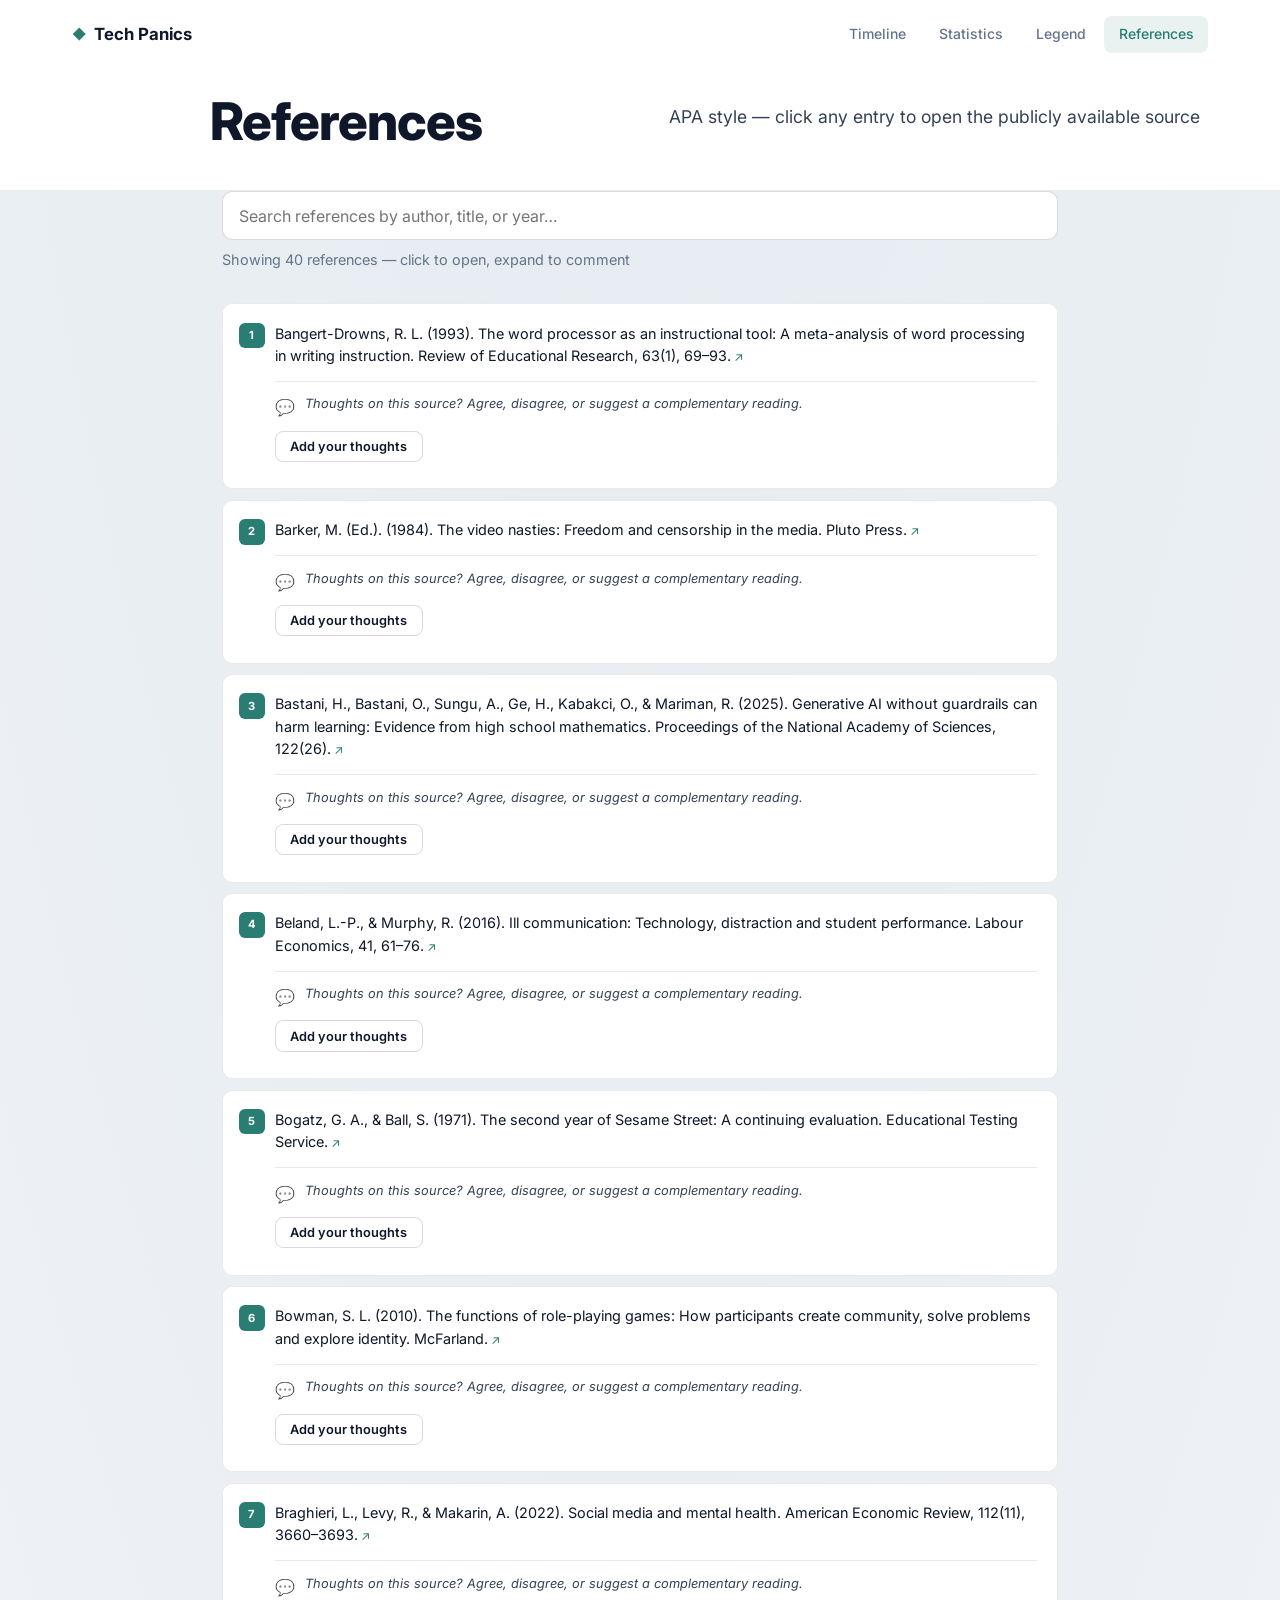
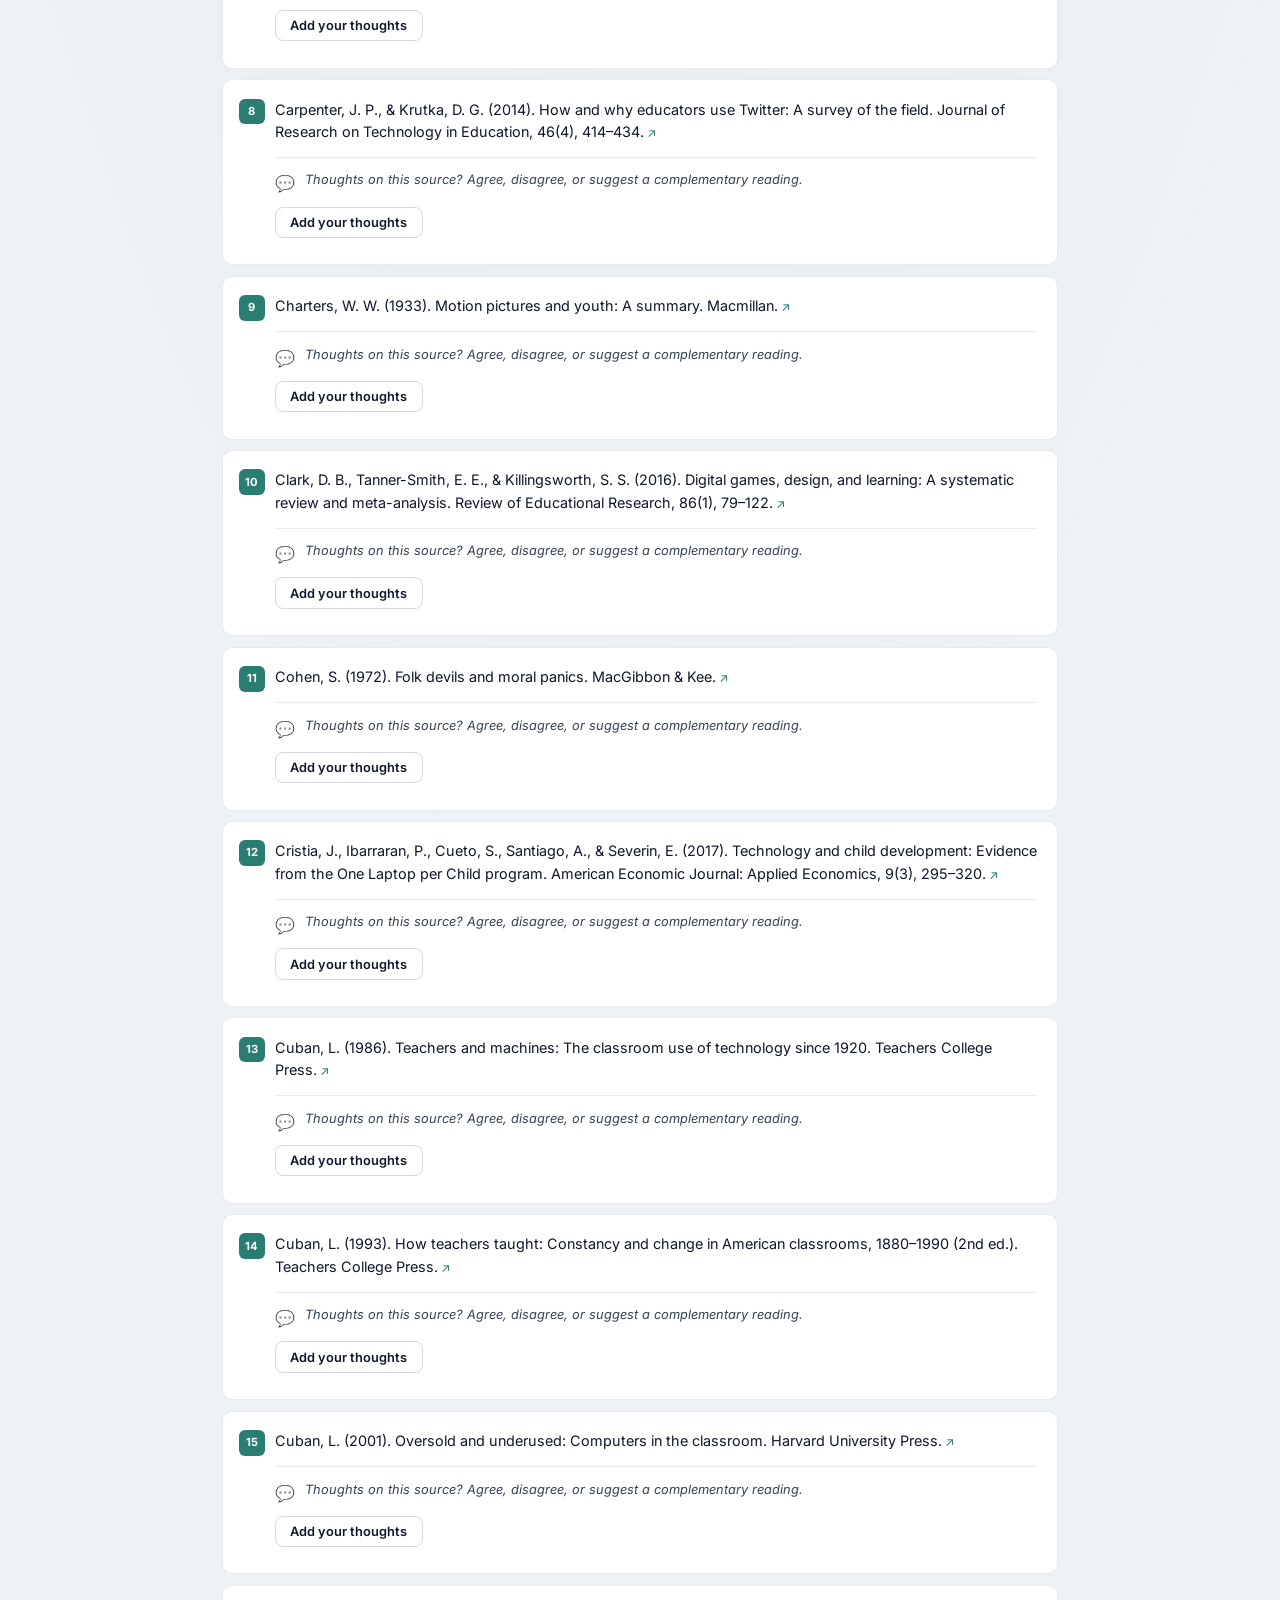
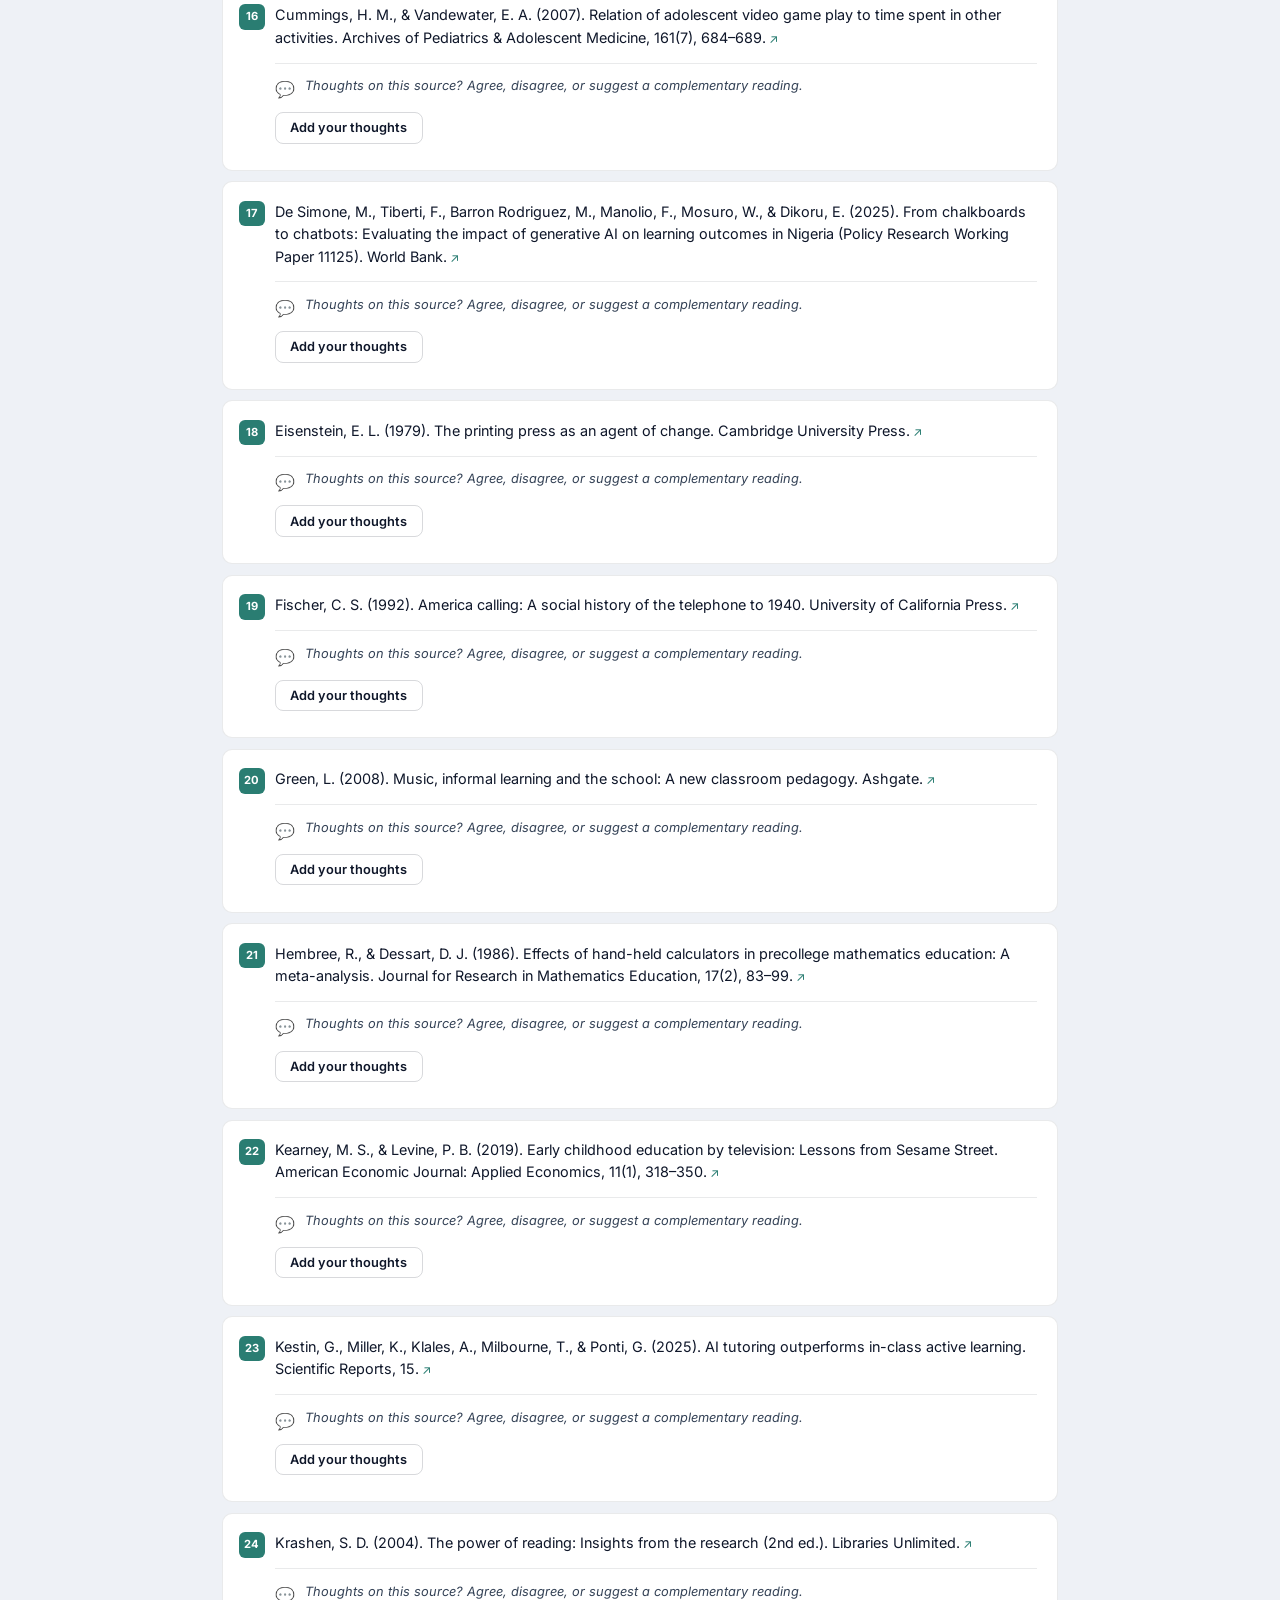
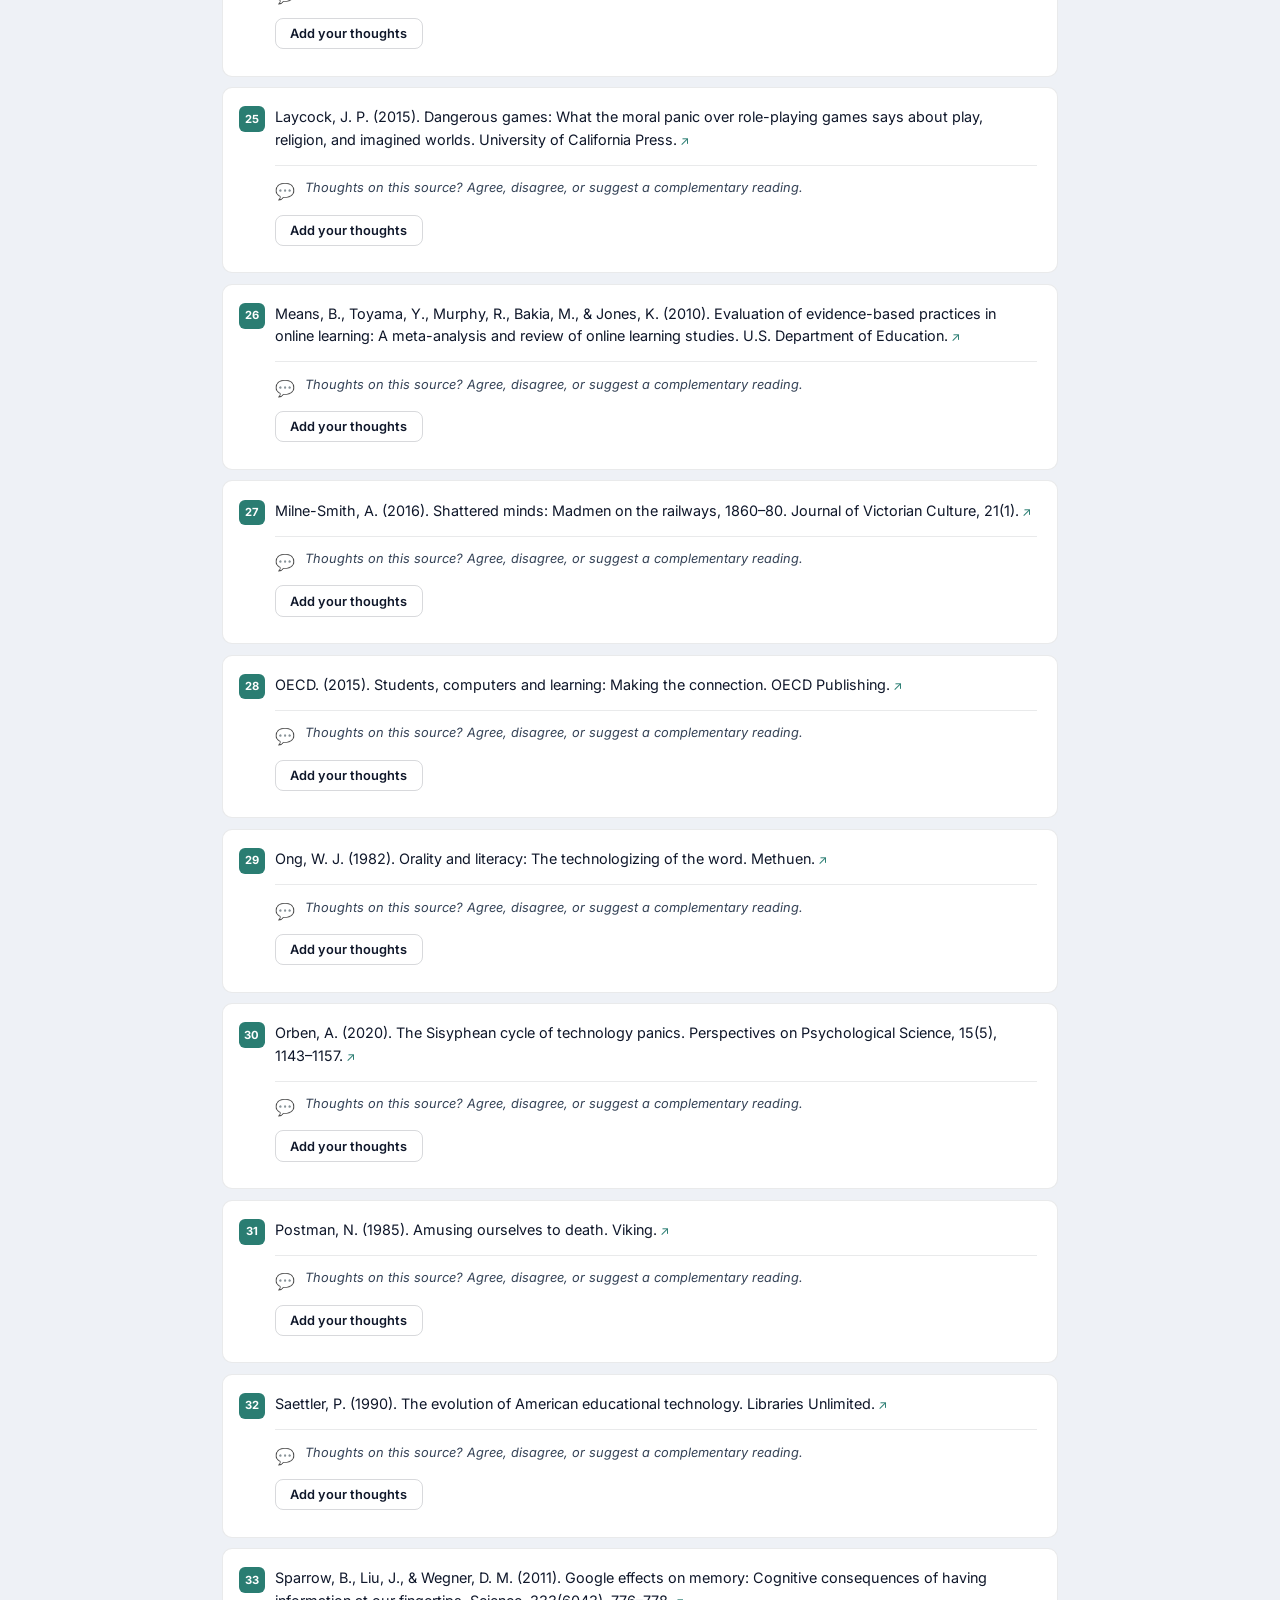
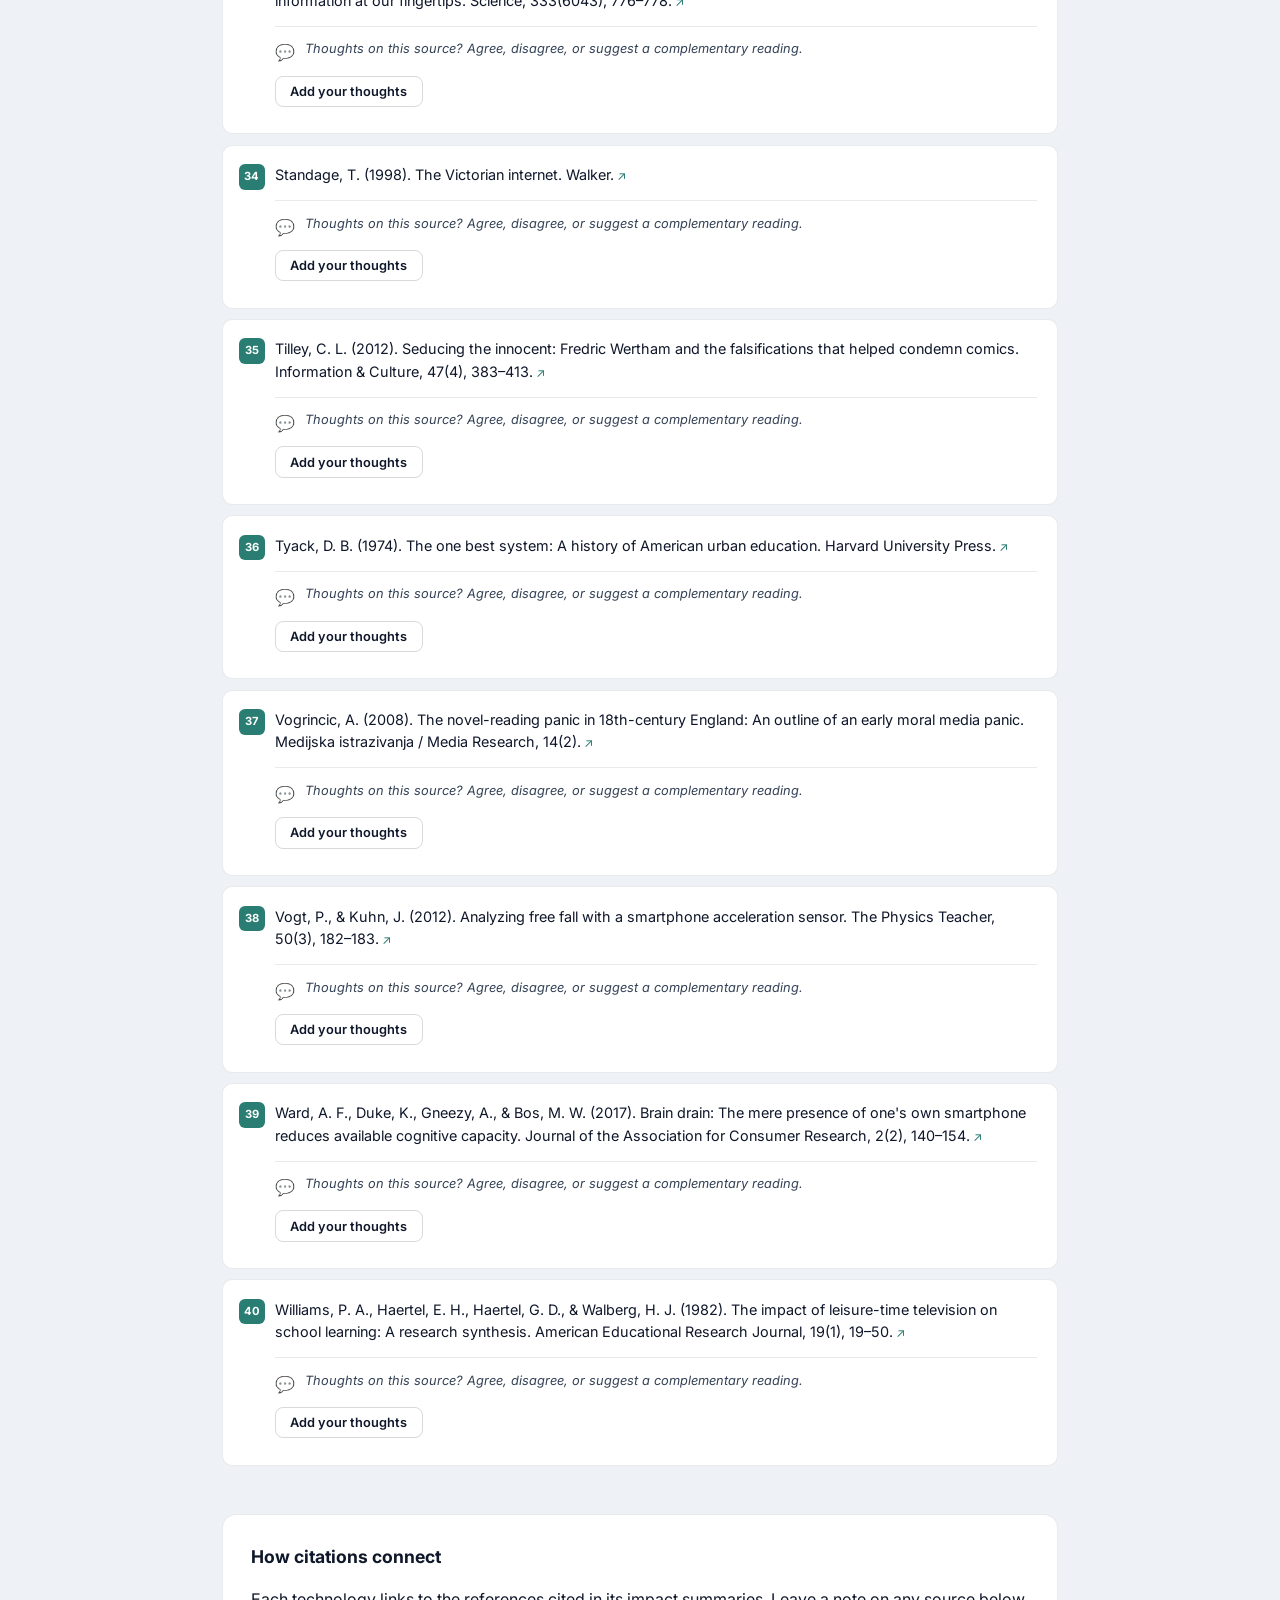
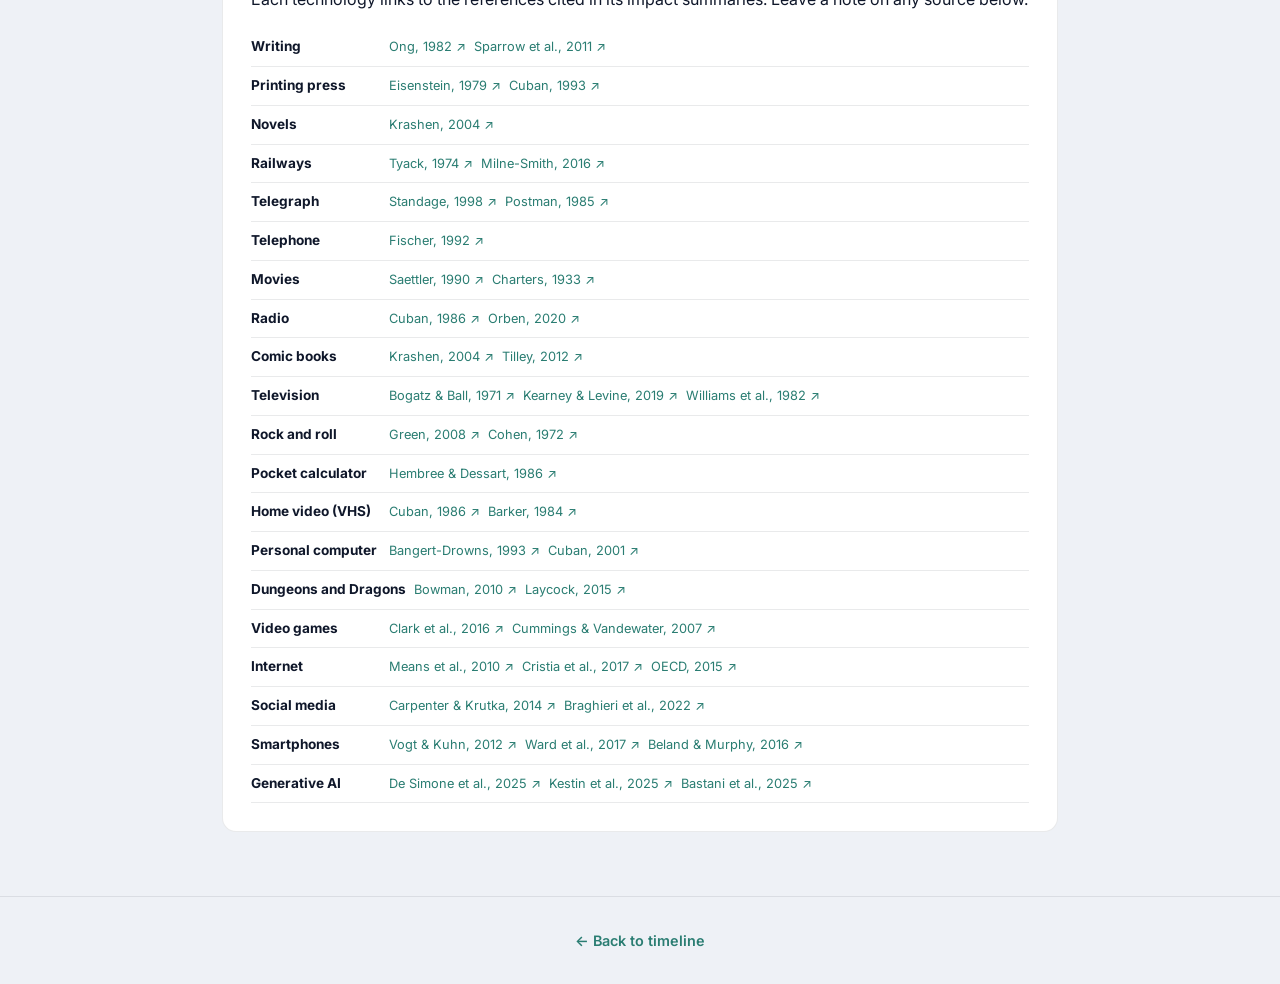
==== references.html @ 0ae2e6e2 "Initial commit: Technology Panics & Education interactive timeline. Co-authored-by: Cursor <cursorag" ====
<!DOCTYPE html>
<html lang="en">
<head>
  <meta charset="UTF-8">
  <meta name="viewport" content="width=device-width, initial-scale=1.0">
  <title>References — Technology Panics & Education</title>
  <link rel="preconnect" href="https://fonts.googleapis.com">
  <link rel="preconnect" href="https://fonts.gstatic.com" crossorigin>
  <link href="https://fonts.googleapis.com/css2?family=Inter:wght@400;500;600;700;800&display=swap" rel="stylesheet">
  <link rel="stylesheet" href="styles.css">
</head>
<body class="refs-page">
  <header class="site-header site-header--compact">
    <nav class="nav">
      <a href="index.html" class="nav-logo">
        <span class="nav-logo__icon" aria-hidden="true">◆</span>
        Tech Panics
      </a>
      <div class="nav-links">
        <a href="index.html#timeline" class="nav-link">Timeline</a>
        <a href="index.html#statistics" class="nav-link">Statistics</a>
        <a href="index.html#legend" class="nav-link">Legend</a>
        <a href="references.html" class="nav-link active">References</a>
      </div>
    </nav>
    <div class="hero hero--compact">
      <h1>References</h1>
      <p class="hero-subtitle">APA style — click any entry to open the publicly available source</p>
    </div>
  </header>

  <main class="refs-main">
    <div class="refs-toolbar">
      <input type="search" id="ref-search" placeholder="Search references by author, title, or year…" aria-label="Search references">
      <p id="ref-count" class="ref-count"></p>
    </div>
    <ol class="refs-list" id="refs-list"></ol>
    <section class="refs-usage">
      <h2>How citations connect</h2>
      <p>Each technology links to the references cited in its impact summaries. Leave a note on any source below.</p>
      <div id="tech-ref-map" class="tech-ref-map"></div>
    </section>
  </main>

  <footer class="site-footer">
    <a href="index.html">← Back to timeline</a>
  </footer>

  <script src="supabase-config.js"></script>
  <script src="comments.js"></script>
  <script src="refs.js"></script>
</body>
</html>
---- styles.css ----
:root {
  --bg: #eef1f6;
  --bg-elevated: #ffffff;
  --bg-panel: #ffffff;
  --bg-hover: #f5f7fa;
  --bg-subtle: #e4e9f0;
  --border: rgba(15, 23, 42, 0.09);
  --border-strong: rgba(15, 23, 42, 0.16);
  --text: #0f172a;
  --text-secondary: #334155;
  --text-muted: #64748b;
  --accent: #2a7d72;
  --accent-hover: #23685f;
  --accent-glow: rgba(42, 125, 114, 0.25);
  --accent-dim: rgba(42, 125, 114, 0.1);
  --learning: #0d9488;
  --morality: #7c3aed;
  --health: #dc2626;
  --order: #d97706;
  --yes: #2a7d72;
  --partial: #d97706;
  --no: #cbd5e1;
  --danger: #dc2626;
  --success: #059669;
  --gold: #b45309;
  --shadow: 0 4px 20px rgba(15, 23, 42, 0.07);
  --shadow-lg: 0 16px 48px rgba(15, 23, 42, 0.12);
  --radius: 10px;
  --radius-lg: 14px;
  --font: 'Inter', system-ui, -apple-system, sans-serif;
}

*, *::before, *::after { box-sizing: border-box; }

html { scroll-behavior: smooth; }

body {
  margin: 0;
  font-family: var(--font);
  font-size: 1rem;
  line-height: 1.6;
  color: var(--text);
  background: var(--bg);
  background-image:
    radial-gradient(ellipse 80% 50% at 50% -20%, rgba(42, 125, 114, 0.07), transparent);
  min-height: 100vh;
  -webkit-font-smoothing: antialiased;
}

button, input, textarea, select {
  font-family: inherit;
  color: var(--text);
}

h1, h2, h3, h4, h5, h6 {
  color: var(--text);
}

.section-desc { color: var(--text-secondary); }
.section-desc strong { color: var(--text); font-weight: 600; }

.text-muted { color: var(--text-muted); }

.sr-only {
  position: absolute;
  width: 1px;
  height: 1px;
  padding: 0;
  margin: -1px;
  overflow: hidden;
  clip: rect(0, 0, 0, 0);
  border: 0;
}

/* Buttons */
.btn-primary, .btn-secondary, .btn-ghost, .btn-sm {
  font-family: var(--font);
  font-weight: 600;
  font-size: 0.9rem;
  border-radius: 8px;
  cursor: pointer;
  text-decoration: none;
  display: inline-flex;
  align-items: center;
  justify-content: center;
  gap: 0.4rem;
  transition: background 0.2s, border-color 0.2s, transform 0.15s, box-shadow 0.2s;
  border: none;
}

.btn-primary {
  background: var(--accent);
  color: #fff;
  padding: 0.65rem 1.25rem;
}

.btn-primary:hover {
  background: var(--accent-hover);
  box-shadow: 0 0 24px var(--accent-glow);
}

.btn-secondary {
  background: transparent;
  color: var(--text);
  border: 1px solid var(--border-strong);
  padding: 0.65rem 1.25rem;
}

.btn-secondary:hover {
  background: var(--bg-hover);
  border-color: var(--accent);
}

.btn-sm { padding: 0.45rem 0.9rem; font-size: 0.8rem; }

.btn-ghost {
  background: transparent;
  color: var(--accent);
  padding: 0.4rem 0.75rem;
  text-decoration: underline;
}

/* Header & nav */
.site-header {
  border-bottom: 1px solid var(--border);
  padding-bottom: 3rem;
  background: var(--bg-elevated);
}

.nav {
  display: flex;
  align-items: center;
  justify-content: space-between;
  padding: 1rem 2rem;
  max-width: 1200px;
  margin: 0 auto;
  gap: 1rem;
  flex-wrap: wrap;
}

.nav-logo {
  display: flex;
  align-items: center;
  gap: 0.5rem;
  font-weight: 700;
  font-size: 1.05rem;
  color: var(--text);
  text-decoration: none;
}

.nav-logo__icon { color: var(--accent); font-size: 0.85rem; }

.nav-links { display: flex; gap: 0.25rem; flex-wrap: wrap; }

.nav-link {
  padding: 0.45rem 0.9rem;
  border-radius: 8px;
  text-decoration: none;
  color: var(--text-muted);
  font-size: 0.875rem;
  font-weight: 500;
  transition: color 0.2s, background 0.2s;
}

.nav-link:hover { color: var(--text); background: var(--bg-hover); }
.nav-link.active { color: var(--accent); background: var(--accent-dim); }

.nav-cta { display: none; }

@media (min-width: 900px) {
  .nav-cta { display: inline-flex; }
}

/* Hero */
.hero {
  max-width: 1200px;
  margin: 0 auto;
  padding: 2.5rem 2rem 0;
  display: grid;
  grid-template-columns: 1fr;
  gap: 2.5rem;
  align-items: center;
}

@media (min-width: 900px) {
  .hero { grid-template-columns: 1fr 1fr; }
}

.hero-eyebrow {
  font-size: 0.8rem;
  text-transform: uppercase;
  letter-spacing: 0.14em;
  color: var(--accent);
  font-weight: 600;
  margin: 0 0 0.75rem;
}

.hero h1 {
  font-size: clamp(2rem, 4.5vw, 3.25rem);
  font-weight: 800;
  line-height: 1.1;
  margin: 0 0 1rem;
  letter-spacing: -0.02em;
}

.hero-subtitle {
  font-size: 1.1rem;
  color: var(--text-secondary);
  margin: 0 0 1rem;
}

.hero-intro {
  color: var(--text-secondary);
  margin: 0 0 1.5rem;
  max-width: 520px;
  line-height: 1.7;
}

.hero__actions { display: flex; flex-wrap: wrap; gap: 0.75rem; }

.hero__visual {
  position: relative;
  min-height: 260px;
  display: none;
}

@media (min-width: 900px) {
  .hero__visual { display: block; }
}

.hero-card {
  position: absolute;
  background: #ffffff;
  border: 1px solid var(--border);
  border-radius: var(--radius-lg);
  padding: 1.25rem;
  box-shadow: var(--shadow);
}

.hero-card--back {
  top: 20px;
  right: 40px;
  width: 240px;
  opacity: 0.7;
  transform: rotate(3deg);
}

.hero-card--front {
  top: 60px;
  right: 0;
  width: 280px;
}

.hero-card__label {
  font-size: 0.7rem;
  text-transform: uppercase;
  letter-spacing: 0.1em;
  color: var(--text-muted);
  margin-bottom: 1rem;
}

.hero-card__stats {
  display: flex;
  gap: 1.25rem;
  margin-bottom: 1rem;
}

.hero-stat-num {
  display: block;
  font-size: 1.5rem;
  font-weight: 800;
  color: var(--accent);
}

.hero-stat-lbl { font-size: 0.7rem; color: var(--text-muted); }

.hero-card__chips { display: flex; flex-wrap: wrap; gap: 0.35rem; }

.chip-mini {
  font-size: 0.65rem;
  padding: 0.2rem 0.5rem;
  border-radius: 4px;
  background: var(--bg-subtle);
  color: var(--text-secondary);
}

.chip-mini--learning { color: var(--learning); }
.chip-mini--morality { color: var(--morality); }
.chip-mini--health { color: var(--health); }
.chip-mini--order { color: var(--order); }

.hero-card__bar {
  height: 4px;
  background: var(--accent);
  border-radius: 2px;
  margin-bottom: 1rem;
  width: 40%;
}

.hero-card__row { display: flex; gap: 0.5rem; margin-bottom: 0.5rem; }

.pill {
  font-size: 0.75rem;
  padding: 0.25rem 0.6rem;
  border-radius: 6px;
  background: var(--bg-subtle);
  color: var(--text-secondary);
}

.pill--teal { background: rgba(56, 142, 126, 0.2); color: var(--accent); }
.pill--muted { color: var(--text-muted); }

.hero--compact { padding: 1.5rem 2rem 2rem; text-align: center; }
.hero--compact h1 { margin-bottom: 0.5rem; }

.site-header--compact { padding-bottom: 0; }

/* Main */
main {
  max-width: 1200px;
  margin: 0 auto;
  padding: 0 2rem 4rem;
}

.section-title {
  font-size: 1.5rem;
  font-weight: 700;
  margin: 0 0 0.5rem;
  letter-spacing: -0.02em;
}

.section-desc {
  color: var(--text-muted);
  margin: 0 0 2rem;
  max-width: 640px;
}

/* Controls */
.controls {
  position: sticky;
  top: 0;
  z-index: 200;
  background: rgba(255, 255, 255, 0.92);
  backdrop-filter: blur(12px);
  border-bottom: 1px solid var(--border);
  padding: 1rem 0;
  margin: 0 -2rem 2rem;
  padding-left: 2rem;
  padding-right: 2rem;
}

.controls-inner {
  display: flex;
  flex-wrap: wrap;
  gap: 1rem 1.5rem;
  align-items: flex-end;
}

.filter-group { display: flex; flex-direction: column; gap: 0.4rem; }

.filter-label {
  font-size: 0.7rem;
  text-transform: uppercase;
  letter-spacing: 0.08em;
  font-weight: 600;
  color: var(--text-muted);
}

.filter-chips { display: flex; flex-wrap: wrap; gap: 0.35rem; }

.chip {
  padding: 0.35rem 0.8rem;
  border: 1px solid var(--border-strong);
  border-radius: 8px;
  background: #ffffff;
  font-family: var(--font);
  font-size: 0.8rem;
  color: var(--text-secondary);
  cursor: pointer;
  transition: all 0.2s;
}

.chip:hover { border-color: var(--accent); color: var(--text); }
.chip.active { background: var(--accent); border-color: var(--accent); color: #fff; }

.chip--learning.active { background: var(--learning); border-color: var(--learning); color: #fff; }
.chip--morality.active { background: var(--morality); border-color: var(--morality); color: #fff; }
.chip--health.active { background: var(--health); border-color: var(--health); color: #fff; }
.chip--order.active { background: var(--order); border-color: var(--order); color: #fff; }

.dial-slider-wrap { display: flex; align-items: center; gap: 0.5rem; }
.dial-slider-wrap input { width: 72px; accent-color: var(--accent); }
.dial-range-label, .dial-range-display, .filter-count { font-size: 0.85rem; color: var(--text-muted); }
.filter-count { margin: 0.75rem 0 0; }

/* Timeline — horizontal scroll */
.timeline-section {
  margin: 0 -2rem 4rem;
  min-height: 72vh;
  display: flex;
  flex-direction: column;
  background: #000000;
  padding: 1.75rem 2rem 0;
  border-radius: var(--radius-lg);
}

.timeline-section .section-title {
  color: #ffffff;
}

.timeline-section .section-desc {
  color: rgba(255, 255, 255, 0.72);
  margin-bottom: 1.25rem;
}

.timeline-scroll-outer {
  position: relative;
  margin: 0;
  background: #ffffff;
  border: 1px solid var(--border);
  border-radius: var(--radius-lg);
  box-shadow: var(--shadow);
  padding-bottom: 0.5rem;
  overflow: visible;
}

.timeline-scroll-hint {
  display: flex;
  align-items: center;
  justify-content: center;
  gap: 0.65rem;
  margin: 0;
  padding: 0.75rem 1rem 1rem;
  font-size: 0.82rem;
  font-weight: 600;
  color: var(--accent);
  letter-spacing: 0.02em;
  transition: opacity 0.3s;
}

.timeline-scroll-hint.is-hidden { opacity: 0; height: 0; padding: 0; overflow: hidden; }

.timeline-scroll-hint__icon {
  font-size: 1.1rem;
  line-height: 1;
  animation: scroll-pulse 2s ease-in-out infinite;
}

.timeline-scroll-hint__icon:last-child { animation-delay: 1s; }

@keyframes scroll-pulse {
  0%, 100% { opacity: 0.35; transform: translateX(0); }
  50% { opacity: 1; transform: translateX(3px); }
}

.timeline-scroll-hint__icon:first-child {
  animation-name: scroll-pulse-left;
}

@keyframes scroll-pulse-left {
  0%, 100% { opacity: 0.35; transform: translateX(0); }
  50% { opacity: 1; transform: translateX(-3px); }
}

.timeline-scroll-btn {
  position: absolute;
  top: 50%;
  transform: translateY(-50%);
  z-index: 30;
  width: 44px;
  height: 44px;
  border-radius: 50%;
  border: 1px solid var(--border-strong);
  background: #ffffff;
  color: var(--accent);
  box-shadow: var(--shadow-lg);
  cursor: pointer;
  display: flex;
  align-items: center;
  justify-content: center;
  transition: background 0.2s, border-color 0.2s, transform 0.2s, opacity 0.2s;
}

.timeline-scroll-btn:hover {
  background: var(--accent);
  color: #ffffff;
  border-color: var(--accent);
  transform: translateY(-50%) scale(1.06);
}

.timeline-scroll-btn:disabled {
  opacity: 0;
  pointer-events: none;
}

.timeline-scroll-btn--left { left: 12px; }
.timeline-scroll-btn--right { right: 12px; }

.timeline-scroll-fade {
  position: absolute;
  top: 0;
  bottom: 2.5rem;
  width: 72px;
  z-index: 20;
  pointer-events: none;
  display: flex;
  align-items: center;
  transition: opacity 0.3s;
}

.timeline-scroll-fade.is-hidden { opacity: 0; }

.timeline-scroll-fade--left {
  left: 0;
  background: linear-gradient(90deg, #ffffff 30%, transparent 100%);
  justify-content: flex-start;
  padding-left: 8px;
}

.timeline-scroll-fade--right {
  right: 0;
  background: linear-gradient(270deg, #ffffff 30%, transparent 100%);
  justify-content: flex-end;
  padding-right: 8px;
}

.timeline-scroll-cue {
  font-size: 0.65rem;
  text-transform: uppercase;
  letter-spacing: 0.1em;
  font-weight: 700;
  color: var(--text-muted);
  writing-mode: vertical-rl;
  transform: rotate(180deg);
  opacity: 0.7;
}

.timeline-scroll-fade--right .timeline-scroll-cue {
  transform: rotate(0deg);
}

.timeline-scroll {
  overflow-x: auto;
  overflow-y: visible;
  padding: 3.5rem 3.5rem 3.5rem;
  min-height: 640px;
  scrollbar-width: thin;
  scrollbar-color: var(--accent) var(--bg-subtle);
  -webkit-overflow-scrolling: touch;
  background: #ffffff;
  cursor: grab;
}

.timeline-scroll.is-dragging { cursor: grabbing; user-select: none; }

.timeline-scroll::-webkit-scrollbar { height: 10px; }
.timeline-scroll::-webkit-scrollbar-track { background: var(--bg-subtle); border-radius: 4px; }
.timeline-scroll::-webkit-scrollbar-thumb { background: var(--accent); border-radius: 4px; }

.timeline-track {
  position: relative;
  min-height: 560px;
  --axis-y: 280px;
}

.timeline-axis {
  position: absolute;
  left: 0;
  top: var(--axis-y);
  transform: translateY(-50%);
  height: 56px;
}

.axis-seg {
  position: absolute;
  top: 26px;
  height: 2px;
  border-radius: 1px;
}

.axis-seg--ancient {
  background: linear-gradient(90deg, var(--gold), rgba(252, 211, 77, 0.4));
}

.axis-seg--modern {
  background: linear-gradient(90deg, var(--accent), rgba(42, 125, 114, 0.35));
}

.axis-break {
  position: absolute;
  top: 0;
  display: flex;
  flex-direction: column;
  align-items: center;
  justify-content: center;
  height: 56px;
}

.axis-break__mark {
  font-size: 1rem;
  font-weight: 800;
  color: var(--text-muted);
  opacity: 0.4;
  letter-spacing: -0.12em;
  line-height: 1;
}

.axis-break__label {
  font-size: 0.6rem;
  text-transform: uppercase;
  letter-spacing: 0.08em;
  color: var(--text-muted);
  margin-top: 0.3rem;
  font-weight: 600;
}

.axis-marker {
  position: absolute;
  top: 0;
  transform: translateX(-50%);
  font-size: 0.7rem;
  font-weight: 600;
  color: var(--text-muted);
  white-space: nowrap;
  text-align: center;
}

.axis-marker::after {
  content: '';
  display: block;
  width: 2px;
  height: 14px;
  background: var(--border-strong);
  margin: 4px auto 0;
}

.axis-marker--ancient { color: var(--gold); }

.timeline-nodes {
  position: absolute;
  inset: 0;
}

/* Tech nodes on timeline */
.tech-node {
  position: absolute;
  width: 130px;
  transform: translateX(-50%);
  z-index: 1;
  display: flex;
  flex-direction: column;
  align-items: center;
  --lane-step: 110px;
}

.tech-node--above {
  bottom: calc(100% - var(--axis-y) + var(--lane, 0) * var(--lane-step));
  top: auto;
  flex-direction: column-reverse;
  transform: translateX(-50%);
  padding-bottom: 8px;
}

.tech-node--below {
  top: calc(var(--axis-y) + var(--lane, 0) * var(--lane-step));
  bottom: auto;
  transform: translateX(-50%);
  padding-top: 8px;
}

.tech-node.hidden {
  opacity: 0.2;
  pointer-events: none;
  filter: grayscale(0.7);
}

.tech-node:hover,
.tech-node:focus-within {
  z-index: 100;
}

.tech-node__stem {
  width: 2px;
  height: 28px;
  background: linear-gradient(180deg, var(--accent), transparent);
  opacity: 0.6;
  flex-shrink: 0;
}

.tech-node--below .tech-node__stem {
  background: linear-gradient(0deg, var(--accent), transparent);
}

.tech-node__trigger {
  display: flex;
  flex-direction: column;
  align-items: center;
  gap: 0.35rem;
  background: none;
  border: none;
  padding: 0;
  cursor: pointer;
  text-align: center;
  font-family: var(--font);
  color: var(--text);
  width: 100%;
  transition: transform 0.35s cubic-bezier(0.34, 1.56, 0.64, 1);
}

.tech-node:hover .tech-node__trigger,
.tech-node:focus-within .tech-node__trigger {
  transform: scale(1.06);
}

.tech-node__icon-wrap {
  width: 52px;
  height: 52px;
  border-radius: 14px;
  background: #ffffff;
  border: 1.5px solid var(--border-strong);
  display: flex;
  align-items: center;
  justify-content: center;
  color: var(--accent);
  box-shadow: var(--shadow);
  transition: border-color 0.25s, box-shadow 0.25s, background 0.25s;
}

.tech-node:hover .tech-node__icon-wrap,
.tech-node:focus-within .tech-node__icon-wrap {
  border-color: var(--accent);
  background: #ffffff;
  box-shadow: 0 4px 20px var(--accent-glow);
  color: var(--accent-hover);
}

.tech-icon-svg { display: block; }

.tech-node__name {
  font-size: 0.88rem;
  font-weight: 700;
  line-height: 1.25;
  color: var(--text);
  max-width: 120px;
}

.tech-node__year {
  font-size: 0.68rem;
  color: var(--accent);
  font-weight: 600;
  letter-spacing: 0.02em;
}

/* Floating timeline tooltip (body-level portal) */
.timeline-tooltip {
  position: fixed;
  z-index: 10050;
  width: min(320px, calc(100vw - 32px));
  transform: translateX(-50%);
  background: #ffffff;
  border: 1px solid var(--border-strong);
  border-radius: var(--radius);
  padding: 0.75rem 0.85rem 0.85rem;
  box-shadow: 0 16px 48px rgba(0, 0, 0, 0.16);
  color: var(--text);
  pointer-events: auto;
  opacity: 0;
  transition: opacity 0.15s ease;
}

.timeline-tooltip.is-visible {
  opacity: 1;
}

.timeline-tooltip[hidden] {
  display: none !important;
}

.timeline-tooltip .tech-node__explore {
  width: 100%;
  margin-top: 0.65rem;
}

.tech-node__panel {
  display: none;
}

.tech-node__era {
  font-size: 0.75rem;
  color: var(--text-muted);
  margin: 0 0 0.5rem;
}

.tech-node__preview {
  font-size: 0.8rem;
  color: var(--text-secondary);
  margin: 0 0 0.75rem;
  line-height: 1.5;
}

.tech-node__meta {
  display: flex;
  flex-wrap: wrap;
  gap: 0.5rem;
  align-items: center;
  margin-bottom: 0.5rem;
  font-size: 0.75rem;
  color: var(--text-secondary);
}

.tech-node__dial strong { color: var(--accent); }

.tech-node__fears {
  display: flex;
  gap: 4px;
  margin-bottom: 0.75rem;
}

.tech-node__explore {
  width: 100%;
  margin-top: 0.65rem;
}

.fear-dial-card--panel {
  border: none;
  box-shadow: none;
  padding: 0;
  background: transparent;
}

.fear-dial-card--panel .fear-dial-card__title {
  font-size: 1rem;
  margin-bottom: 0.1rem;
}

.fear-dial-card--panel .fear-dial-card__era {
  font-size: 0.78rem;
  margin-bottom: 0.45rem;
}

.fear-dial-card--panel .fear-dial-card__summary {
  font-size: 0.8rem;
  line-height: 1.45;
}

.fear-dial-card--panel .fear-dial-card__number {
  font-size: 1.65rem;
}

.fear-dial-card--panel .fear-dial-card__tags {
  margin-bottom: 0.45rem;
}

.added-badge {
  font-size: 0.6rem;
  color: var(--gold);
  margin-left: 0.15rem;
}

.tech-node--compact {
  width: 72px;
  z-index: 2;
}

.tech-node--compact .tech-node__name {
  font-size: 0.62rem;
  line-height: 1.15;
  max-width: 68px;
}

.tech-node--compact .tech-node__icon-wrap {
  width: 44px;
  height: 44px;
}

.tech-node--compact .tech-node__year {
  font-size: 0.6rem;
}

.tech-node--compact:hover,
.tech-node--compact:focus-within {
  z-index: 120;
}

.tech-node--compact:hover .tech-node__name,
.tech-node--compact:focus-within .tech-node__name {
  font-size: 0.88rem;
  max-width: 120px;
}

/* Fear dial cards */
.fear-dial-card {
  --dial-color: var(--accent);
  background: #ffffff;
  border: 1px solid var(--border);
  border-radius: var(--radius-lg);
  padding: 1.35rem 1.25rem 1rem;
  box-shadow: 0 1px 3px rgba(0, 0, 0, 0.04);
}

.fear-dial-card--clickable {
  cursor: pointer;
  transition: box-shadow 0.2s, border-color 0.2s, transform 0.2s;
}

.fear-dial-card--clickable:hover {
  border-color: var(--border-strong);
  box-shadow: 0 8px 24px rgba(0, 0, 0, 0.08);
  transform: translateY(-2px);
}

.fear-dial-card__gauge-wrap {
  display: flex;
  flex-direction: column;
  align-items: center;
  margin-bottom: 0.75rem;
}

.fear-dial-svg {
  display: block;
  overflow: visible;
}

.fear-dial-card__score {
  display: flex;
  align-items: baseline;
  gap: 0.35rem;
  margin: 0.15rem 0 0;
  line-height: 1;
}

.fear-dial-card__number {
  font-size: 2rem;
  font-weight: 800;
  color: var(--dial-color);
  letter-spacing: -0.03em;
}

.fear-dial-card__label {
  font-size: 0.95rem;
  color: var(--text-muted);
  font-weight: 500;
}

.fear-dial-card__label::before {
  content: '·';
  margin-right: 0.35rem;
  color: var(--text-muted);
}

.fear-dial-card__title {
  font-size: 1.2rem;
  font-weight: 700;
  margin: 0 0 0.2rem;
  color: var(--text);
}

.fear-dial-card__era {
  margin: 0 0 0.65rem;
  font-size: 0.88rem;
  color: var(--text-muted);
}

.fear-dial-card__tags {
  display: flex;
  flex-wrap: wrap;
  gap: 0.35rem;
  margin-bottom: 0.65rem;
}

.fear-dial-card__tag {
  font-size: 0.72rem;
  font-weight: 500;
  color: var(--text-secondary);
  background: var(--bg-subtle);
  border: 1px solid var(--border);
  border-radius: 999px;
  padding: 0.2rem 0.55rem;
}

.fear-dial-card__summary {
  margin: 0;
  font-size: 0.88rem;
  line-height: 1.5;
  color: var(--text-secondary);
}

.fear-dial-card__legend {
  margin-top: 1rem;
  padding-top: 0.85rem;
  border-top: 1px solid var(--border);
}

.fear-dial-card__legend-title {
  margin: 0 0 0.55rem;
  font-size: 0.72rem;
  font-weight: 700;
  color: var(--text);
}

.fear-dial-legend {
  display: flex;
  flex-wrap: wrap;
  gap: 0.45rem 0.85rem;
}

.fear-dial-legend__item {
  display: inline-flex;
  align-items: center;
  gap: 0.3rem;
  font-size: 0.68rem;
  color: var(--text-secondary);
}

.fear-dial-legend__swatch {
  width: 10px;
  height: 10px;
  border-radius: 2px;
  flex-shrink: 0;
}

.fear-dial-card--compact .fear-dial-card__number { font-size: 1.5rem; }
.fear-dial-card--compact .fear-dial-card__title { font-size: 1rem; }

.dials-section {
  padding: 3rem 1.5rem 4rem;
  max-width: 1200px;
  margin: 0 auto;
}

.dials-legend-wrap {
  margin-bottom: 1.5rem;
  padding: 1rem 1.25rem;
  background: #ffffff;
  border: 1px solid var(--border);
  border-radius: var(--radius-lg);
}

.dials-legend-wrap .fear-dial-card__legend {
  margin: 0;
  padding: 0;
  border: none;
}

.dials-grid {
  display: grid;
  grid-template-columns: repeat(auto-fill, minmax(260px, 1fr));
  gap: 1.25rem;
}

.fear-dial-card.hidden {
  display: none;
}

.tech-node__dial-mini {
  display: flex;
  justify-content: center;
  margin: -0.25rem 0 0.35rem;
}

.tech-node__dial-score {
  font-size: 0.78rem;
  font-weight: 600;
}

.modal-meta-row {
  display: flex;
  flex-wrap: wrap;
  gap: 0.75rem 1.25rem;
  margin: 0.75rem 0 1.25rem;
  font-size: 0.85rem;
  color: var(--text-secondary);
}

.modal-inner .fear-dial-card {
  margin: 0 2rem 0 0;
  border: none;
  box-shadow: none;
  padding: 0 0 0.5rem;
}

/* Fear pips & badges */
.fear-pip {
  width: 10px;
  height: 10px;
  border-radius: 2px;
  opacity: 0.2;
  background: var(--text-muted);
}

.fear-pip.yes { opacity: 1; }
.fear-pip.partial { opacity: 0.55; }
.fear-pip--learning { background: var(--learning); }
.fear-pip--morality { background: var(--morality); }
.fear-pip--health { background: var(--health); }
.fear-pip--order { background: var(--order); }

.transform-badge {
  font-size: 0.65rem;
  padding: 0.15rem 0.45rem;
  border-radius: 4px;
  font-weight: 600;
  text-transform: uppercase;
  letter-spacing: 0.04em;
}

.transform-badge--yes { background: #dcfce7; color: #166534; }
.transform-badge--partial { background: #ccfbf1; color: #0f766e; }
.transform-badge--no { background: var(--bg-subtle); color: var(--text-muted); }

.dial-dot {
  width: 8px;
  height: 8px;
  border-radius: 50%;
  background: var(--bg-subtle);
  border: 1px solid var(--border-strong);
  display: inline-block;
}

.dial-dot.filled { background: var(--accent); border-color: var(--accent); }
.dial-dot.filled.high { background: var(--danger); border-color: var(--danger); }
.dial-dots { display: flex; gap: 4px; }

/* Stats */
.stats-section { margin-bottom: 4rem; }

.stats-grid {
  display: grid;
  grid-template-columns: repeat(auto-fit, minmax(200px, 1fr));
  gap: 1rem;
  margin-bottom: 2rem;
}

.stat-card, .fear-stat-block, .legend-block {
  background: #ffffff;
  border: 1px solid var(--border);
  border-radius: var(--radius);
  padding: 1.25rem;
  box-shadow: var(--shadow);
}

.stat-card .stat-value {
  font-size: 2.25rem;
  font-weight: 800;
  color: var(--accent);
  line-height: 1;
}

.stat-card .stat-label {
  font-size: 0.85rem;
  color: var(--text-secondary);
  margin-top: 0.35rem;
}

.fear-stat-block { margin-bottom: 1rem; }

.fear-stat-block h3 {
  font-size: 1rem;
  margin: 0 0 0.35rem;
}

.fear-desc {
  font-size: 0.85rem;
  color: var(--text-secondary);
  margin: 0 0 1rem;
}

.bar-chart {
  display: flex;
  height: 28px;
  border-radius: 6px;
  overflow: hidden;
  margin-bottom: 0.5rem;
}

.bar-segment {
  display: flex;
  align-items: center;
  justify-content: center;
  font-size: 0.7rem;
  font-weight: 600;
  color: #fff;
  min-width: 0;
}

.bar-segment--yes { background: var(--yes); }
.bar-segment--partial { background: var(--partial); color: #0b0e14; }
.bar-segment--no { background: var(--no); color: var(--text-secondary); }

.bar-legend {
  display: flex;
  flex-wrap: wrap;
  gap: 0.75rem;
  font-size: 0.75rem;
  color: var(--text-muted);
}

/* Legend */
.legend-grid {
  display: grid;
  grid-template-columns: repeat(auto-fit, minmax(280px, 1fr));
  gap: 1rem;
}

.legend-block h3 {
  font-size: 0.8rem;
  text-transform: uppercase;
  letter-spacing: 0.08em;
  color: var(--accent);
  margin: 0 0 1rem;
}

.legend-block dt {
  font-weight: 600;
  font-size: 0.9rem;
  margin-bottom: 0.15rem;
}

.legend-block dd {
  margin: 0 0 0.85rem;
  font-size: 0.85rem;
  color: var(--text-secondary);
}

/* Comments */
.comment-slot { margin-top: 1rem; }

.comment-widget {
  border-top: 1px solid var(--border);
  padding-top: 0.85rem;
  margin-top: 0.85rem;
}

.comment-widget--full {
  border-top: none;
  padding-top: 0;
  margin-top: 0;
  background: #f8fafc;
  border: 1px solid var(--border);
  border-radius: var(--radius);
  padding: 1.25rem;
}

.comment-widget__header {
  display: flex;
  gap: 0.65rem;
  align-items: flex-start;
  margin-bottom: 0.65rem;
}

.comment-widget__icon { font-size: 1rem; opacity: 0.7; }

.comment-widget__invite {
  font-size: 0.8rem;
  color: var(--text-secondary);
  margin: 0;
  line-height: 1.45;
  font-style: italic;
}

.comment-count {
  display: inline-block;
  font-size: 0.7rem;
  color: var(--accent);
  font-weight: 600;
  margin-top: 0.25rem;
}

.comment-toggle { margin-bottom: 0.5rem; }

.comment-panel { margin-top: 0.75rem; }

.comment-storage-note {
  font-size: 0.7rem;
  color: #92400e;
  margin: 0 0 0.75rem;
  padding: 0.5rem 0.75rem;
  background: #fffbeb;
  border-radius: 6px;
  border: 1px solid #fde68a;
}

.comment-list {
  list-style: none;
  padding: 0;
  margin: 0 0 1rem;
  max-height: 200px;
  overflow-y: auto;
}

.comment-item {
  padding: 0.65rem 0;
  border-bottom: 1px solid var(--border);
}

.comment-item__meta {
  font-size: 0.75rem;
  color: var(--text-muted);
  margin-bottom: 0.25rem;
}

.comment-item__body {
  margin: 0;
  font-size: 0.85rem;
  line-height: 1.5;
}

.comment-empty {
  font-size: 0.8rem;
  color: var(--text-muted);
  margin: 0 0 1rem;
}

.comment-form {
  display: flex;
  flex-direction: column;
  gap: 0.5rem;
}

.comment-form input,
.comment-form textarea {
  font-family: var(--font);
  font-size: 0.85rem;
  padding: 0.6rem 0.75rem;
  border-radius: 8px;
  border: 1px solid var(--border-strong);
  background: #ffffff;
  color: var(--text);
}

.comment-form input:focus,
.comment-form textarea:focus {
  outline: none;
  border-color: var(--accent);
  box-shadow: 0 0 0 3px var(--accent-glow);
}

.comment-form textarea { resize: vertical; min-height: 72px; }

/* Modal */
.detail-modal {
  border: none;
  padding: 0;
  max-width: 560px;
  width: calc(100% - 2rem);
  border-radius: var(--radius-lg);
  background: transparent;
}

.detail-modal::backdrop {
  background: rgba(0, 0, 0, 0.75);
  backdrop-filter: blur(6px);
}

.modal-inner {
  background: #ffffff;
  border: 1px solid var(--border-strong);
  border-radius: var(--radius-lg);
  padding: 1.75rem 1.75rem 1.5rem;
  max-height: 92vh;
  overflow-y: auto;
  position: relative;
  color: var(--text);
}

.modal-close {
  position: absolute;
  top: 1rem;
  right: 1rem;
  width: 36px;
  height: 36px;
  border: 1px solid var(--border);
  background: #ffffff;
  border-radius: 8px;
  font-size: 1.25rem;
  cursor: pointer;
  color: var(--text);
}

.modal-close:hover { background: var(--bg-hover); }

.modal-header h2 {
  font-size: 1.5rem;
  margin: 0 0 0.35rem;
  padding-right: 0;
}

.modal-header__top {
  display: flex;
  gap: 1rem;
  align-items: flex-start;
  padding-right: 2rem;
}

.modal-header__icon {
  width: 56px;
  height: 56px;
  border-radius: 14px;
  background: var(--accent-dim);
  border: 1px solid var(--accent);
  display: flex;
  align-items: center;
  justify-content: center;
  color: var(--accent);
  flex-shrink: 0;
}

.modal-header .modal-meta {
  margin-bottom: 0;
}

.modal-meta {
  font-size: 0.85rem;
  color: var(--text-secondary);
  margin-bottom: 1.25rem;
}

.modal-dial-large {
  display: flex;
  align-items: center;
  gap: 1rem;
  background: #f8fafc;
  padding: 0.85rem 1rem;
  border-radius: var(--radius);
  margin-bottom: 1.25rem;
  border: 1px solid var(--border);
  color: var(--text);
}

.dial-label { font-size: 0.8rem; font-weight: 600; color: var(--text); }
.dial-score { font-weight: 700; color: var(--accent); }

.modal-fears-grid {
  display: grid;
  grid-template-columns: repeat(2, 1fr);
  gap: 0.5rem;
  margin-bottom: 1.25rem;
}

.fear-cell {
  padding: 0.55rem 0.75rem;
  border-radius: 8px;
  font-size: 0.8rem;
  display: flex;
  justify-content: space-between;
  background: #f8fafc;
  border: 1px solid var(--border);
  color: var(--text);
}

.fear-cell--learning { border-left: 3px solid var(--learning); background: #f0fdfa; }
.fear-cell--morality { border-left: 3px solid var(--morality); background: #f5f3ff; }
.fear-cell--health { border-left: 3px solid var(--health); background: #fef2f2; }
.fear-cell--order { border-left: 3px solid var(--order); background: #fffbeb; }

.fear-value {
  font-weight: 700;
  font-size: 0.75rem;
  text-transform: uppercase;
  color: var(--text);
}

.modal-impact { margin-bottom: 1rem; }

.modal-impact h3 {
  font-size: 0.75rem;
  text-transform: uppercase;
  letter-spacing: 0.06em;
  margin: 0 0 0.5rem;
  font-weight: 600;
}

.modal-impact--positive h3 { color: var(--success); }
.modal-impact--negative h3 { color: var(--danger); }

.modal-impact p {
  margin: 0;
  font-size: 0.9rem;
  background: #f8fafc;
  padding: 0.85rem 1rem;
  border-radius: 8px;
  border: 1px solid var(--border);
  line-height: 1.55;
  color: var(--text);
}

.modal-notes {
  background: #f8fafc;
  border: 1px solid var(--border);
  padding: 1rem;
  border-radius: 8px;
  margin-bottom: 1rem;
}

.modal-notes h3, .modal-refs h3 {
  font-size: 0.75rem;
  text-transform: uppercase;
  letter-spacing: 0.06em;
  margin: 0 0 0.5rem;
}

.modal-notes p { margin: 0; font-size: 0.9rem; color: var(--text-secondary); }

.ref-badges { display: flex; flex-wrap: wrap; gap: 0.4rem; }

.ref-badge {
  display: inline-block;
  padding: 0.3rem 0.65rem;
  background: #ffffff;
  border: 1px solid var(--border-strong);
  border-radius: 999px;
  font-size: 0.78rem;
  color: var(--accent);
  text-decoration: none;
}

.ref-badge:hover {
  background: var(--accent-dim);
  border-color: var(--accent);
}

#modal-comments { margin-top: 1.25rem; }

/* References page */
.refs-page .refs-main {
  max-width: 900px;
  margin: 0 auto;
  padding: 0 2rem 4rem;
}

.refs-toolbar { margin-bottom: 2rem; }

#ref-search {
  width: 100%;
  padding: 0.85rem 1rem;
  border: 1px solid var(--border-strong);
  border-radius: var(--radius);
  font-family: var(--font);
  font-size: 1rem;
  background: #ffffff;
  color: var(--text);
}

#ref-search:focus {
  outline: none;
  border-color: var(--accent);
  box-shadow: 0 0 0 3px var(--accent-glow);
}

.ref-count { margin: 0.5rem 0 0; font-size: 0.9rem; color: var(--text-muted); }

.refs-list {
  list-style: none;
  padding: 0;
  margin: 0 0 3rem;
}

.refs-list li {
  background: #ffffff;
  border: 1px solid var(--border);
  border-radius: var(--radius);
  padding: 1.15rem 1.25rem 1.15rem 3.25rem;
  margin-bottom: 0.65rem;
  position: relative;
  font-size: 0.9rem;
  line-height: 1.55;
  scroll-margin-top: 6rem;
  transition: border-color 0.2s, box-shadow 0.2s;
  counter-increment: refs;
}

.refs-list { counter-reset: refs; }

.refs-list li::before {
  content: counter(refs);
  position: absolute;
  left: 1rem;
  top: 1.15rem;
  width: 1.6rem;
  height: 1.6rem;
  background: var(--accent);
  color: #fff;
  border-radius: 6px;
  display: flex;
  align-items: center;
  justify-content: center;
  font-size: 0.7rem;
  font-weight: 700;
}

.refs-list li.highlight {
  border-color: var(--accent);
  box-shadow: 0 0 0 1px var(--accent);
}

.ref-link {
  color: inherit;
  text-decoration: none;
}

.ref-link:hover { color: var(--accent); }

.ref-external { color: var(--accent); font-size: 0.85em; }

.refs-usage {
  background: #ffffff;
  border: 1px solid var(--border);
  border-radius: var(--radius-lg);
  padding: 1.75rem;
}

.refs-usage h2 {
  font-size: 1.1rem;
  margin: 0 0 0.75rem;
}

.tech-ref-map { margin-top: 1rem; }

.tech-ref-row {
  display: flex;
  flex-wrap: wrap;
  align-items: baseline;
  gap: 0.5rem;
  font-size: 0.85rem;
  padding: 0.5rem 0;
  border-bottom: 1px solid var(--border);
}

.tech-ref-row strong { min-width: 130px; }
.tech-ref-row a { color: var(--accent); text-decoration: none; font-size: 0.8rem; }
.tech-ref-row a:hover { text-decoration: underline; }

/* Footer */
.site-footer {
  text-align: center;
  padding: 2rem;
  border-top: 1px solid var(--border);
  color: var(--text-muted);
  font-size: 0.9rem;
}

.site-footer a {
  color: var(--accent);
  font-weight: 600;
  text-decoration: none;
}

.site-footer a:hover { text-decoration: underline; }

/* Responsive */
@media (max-width: 768px) {
  .nav { padding: 1rem; }
  main { padding: 0 1rem 3rem; }
  .controls { margin: 0 -1rem 1.5rem; padding-left: 1rem; padding-right: 1rem; }
  .timeline-scroll-outer { margin: 0 -1rem; }
  .timeline-scroll { padding: 1.5rem 1.25rem 2.5rem; }
  .modal-fears-grid { grid-template-columns: 1fr; }
  .tech-node { width: 110px; }
  .tech-node__icon-wrap { width: 46px; height: 46px; }
  .tech-node__name { font-size: 0.8rem; }
}

@media (prefers-reduced-motion: reduce) {
  *, *::before, *::after {
    animation-duration: 0.01ms !important;
    transition-duration: 0.01ms !important;
  }
  html { scroll-behavior: auto; }
  .timeline-scroll-hint__icon { animation: none; opacity: 0.7; }
}
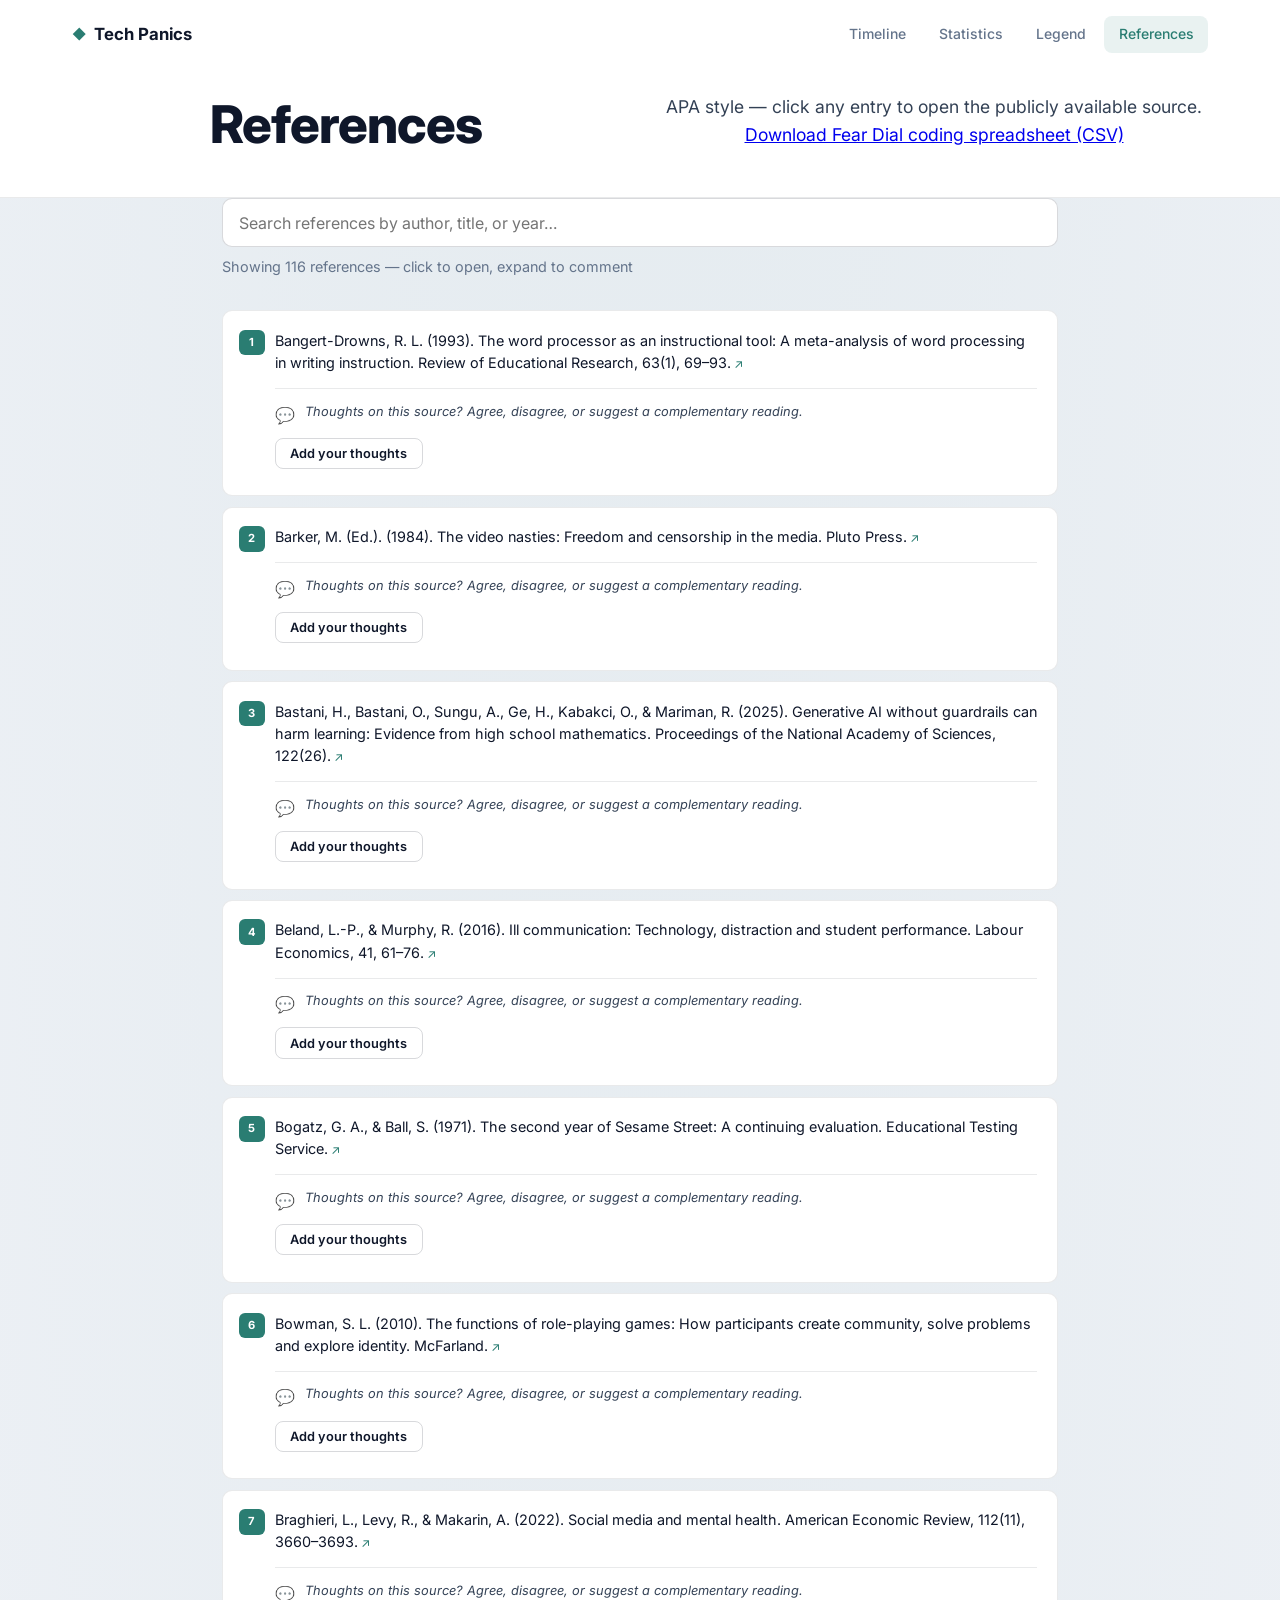
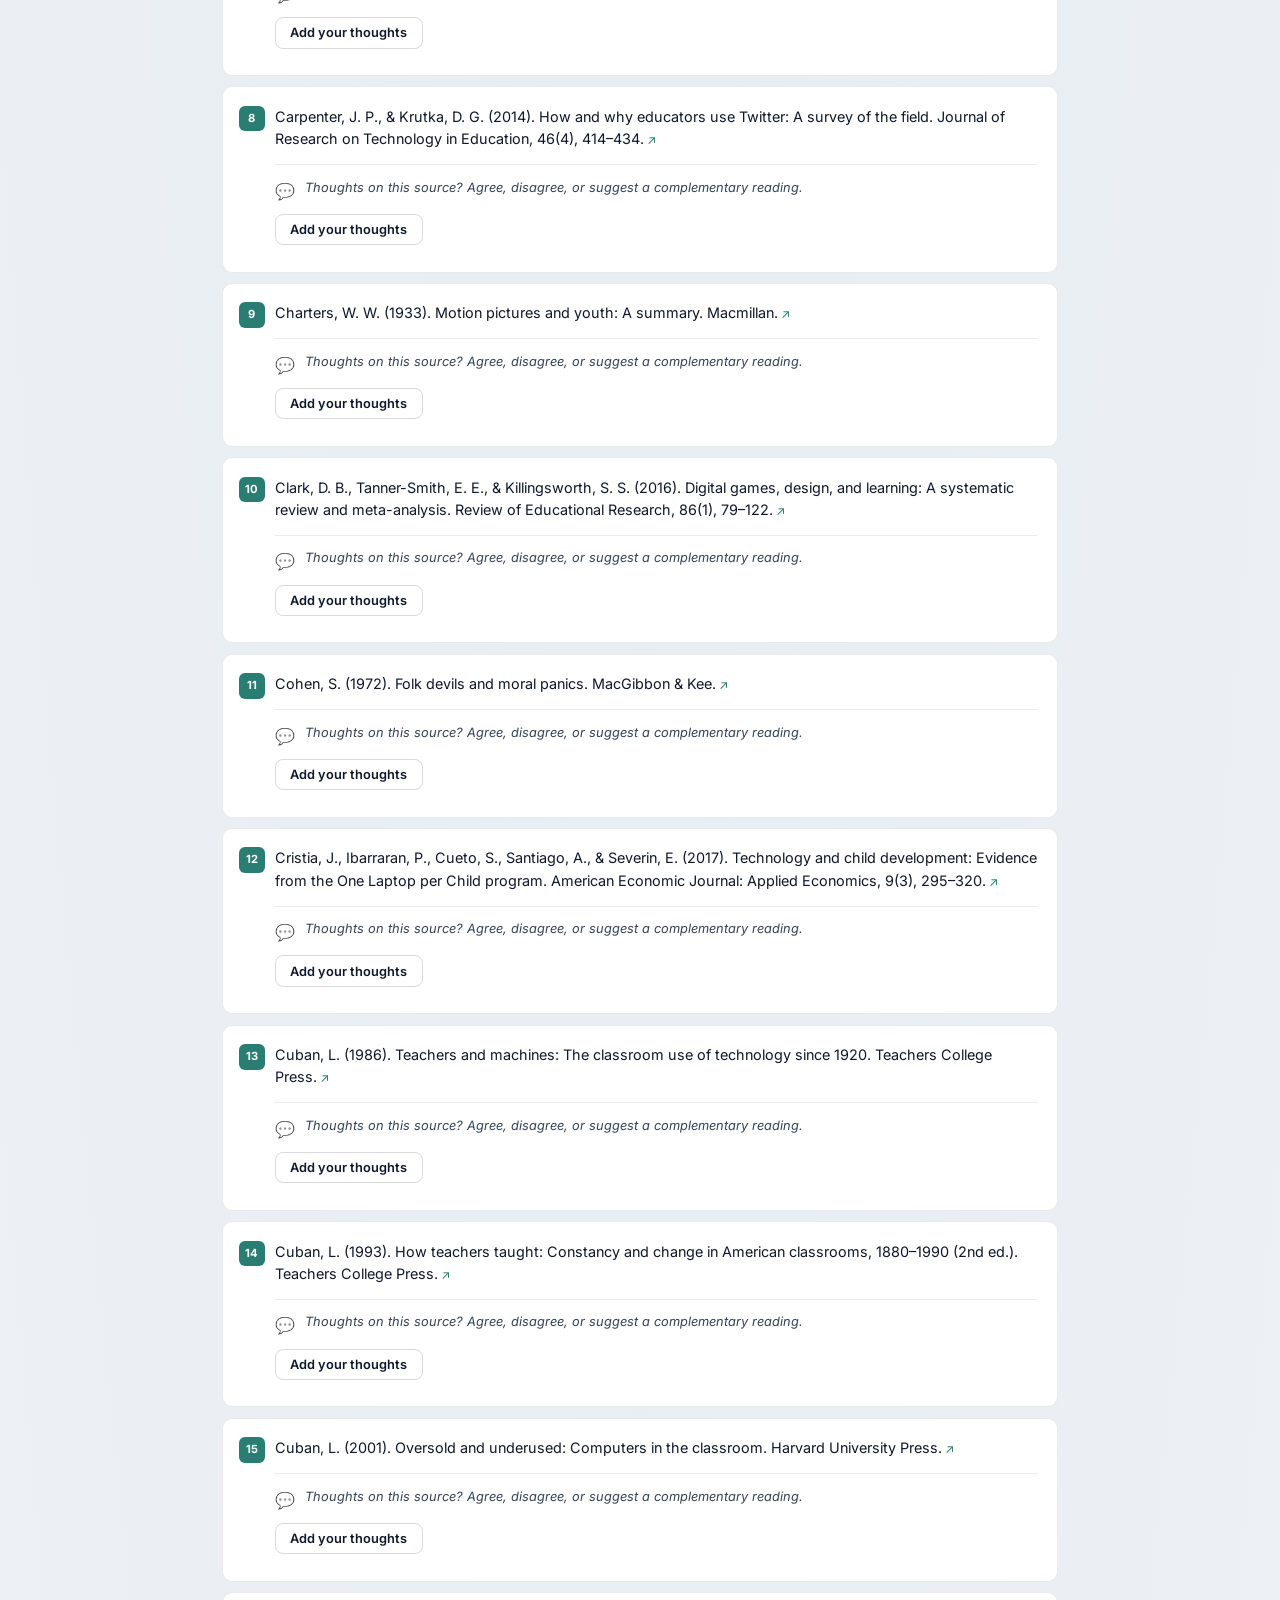
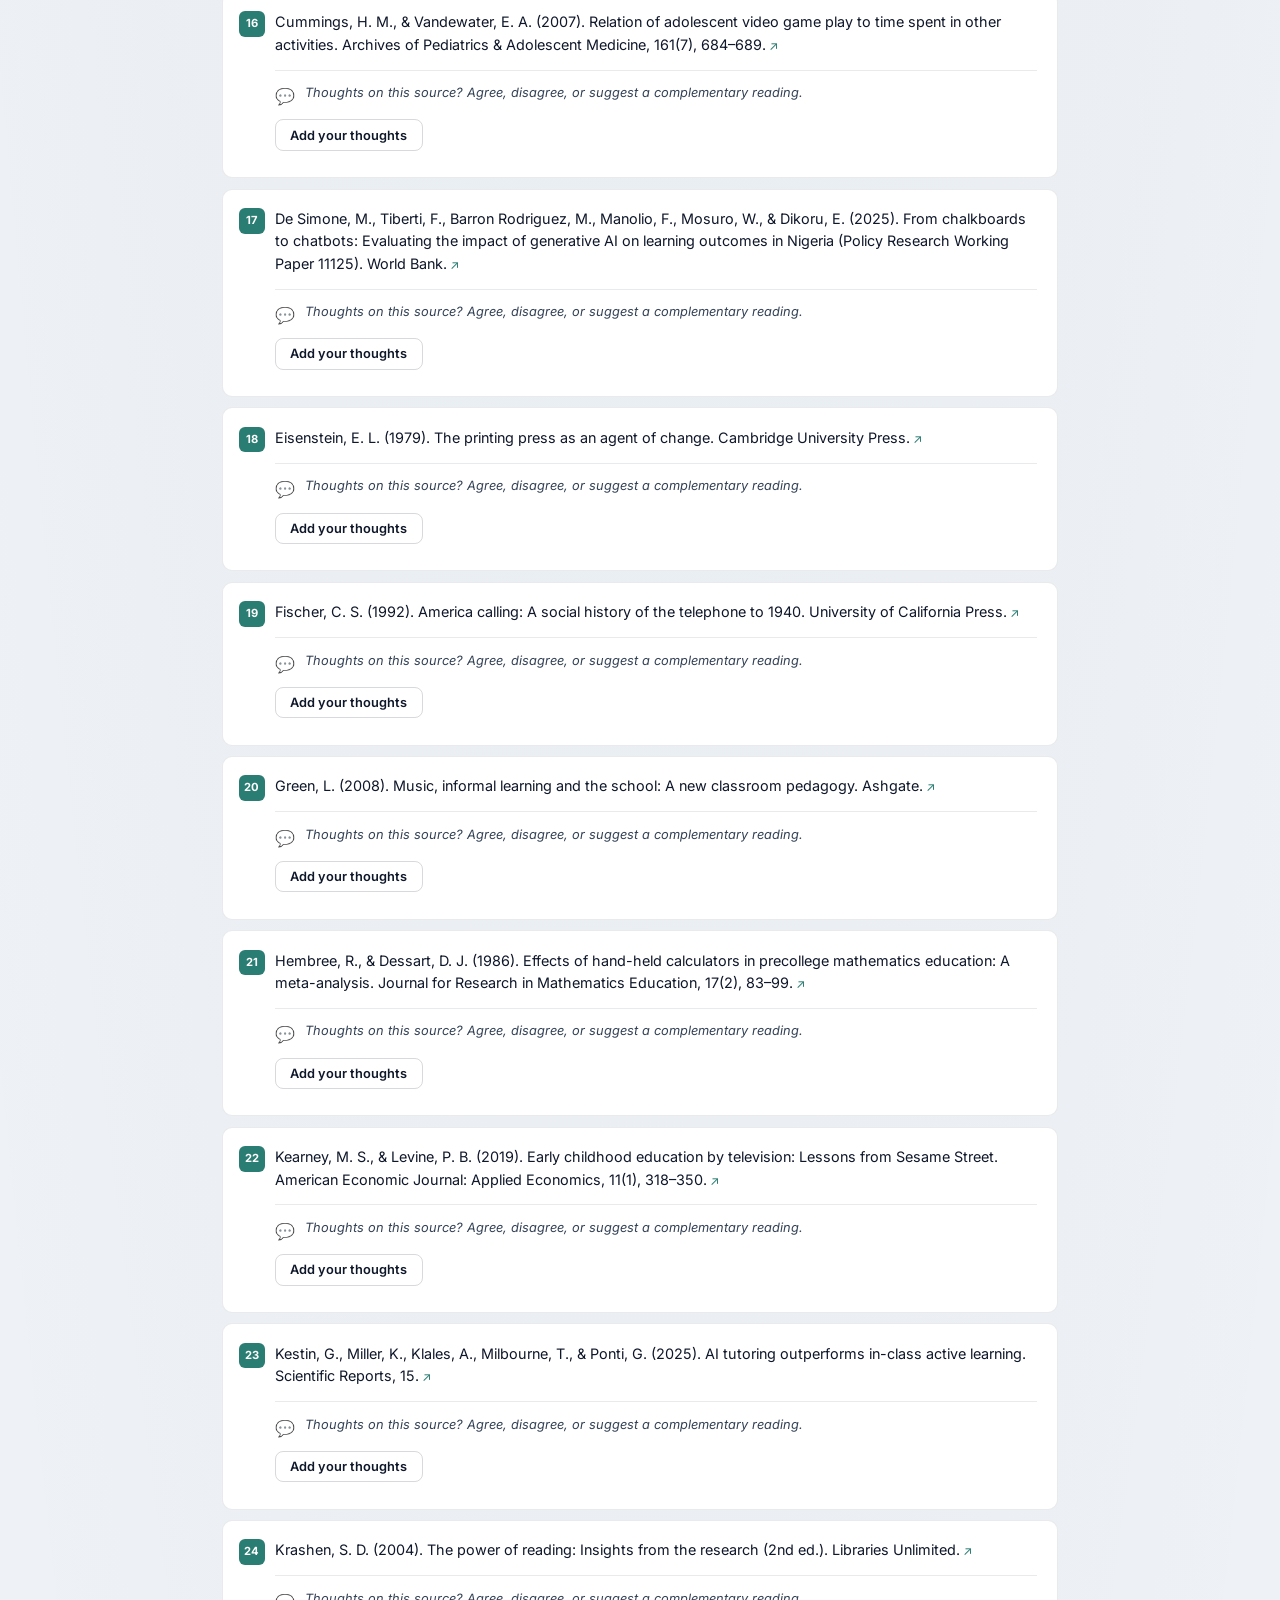
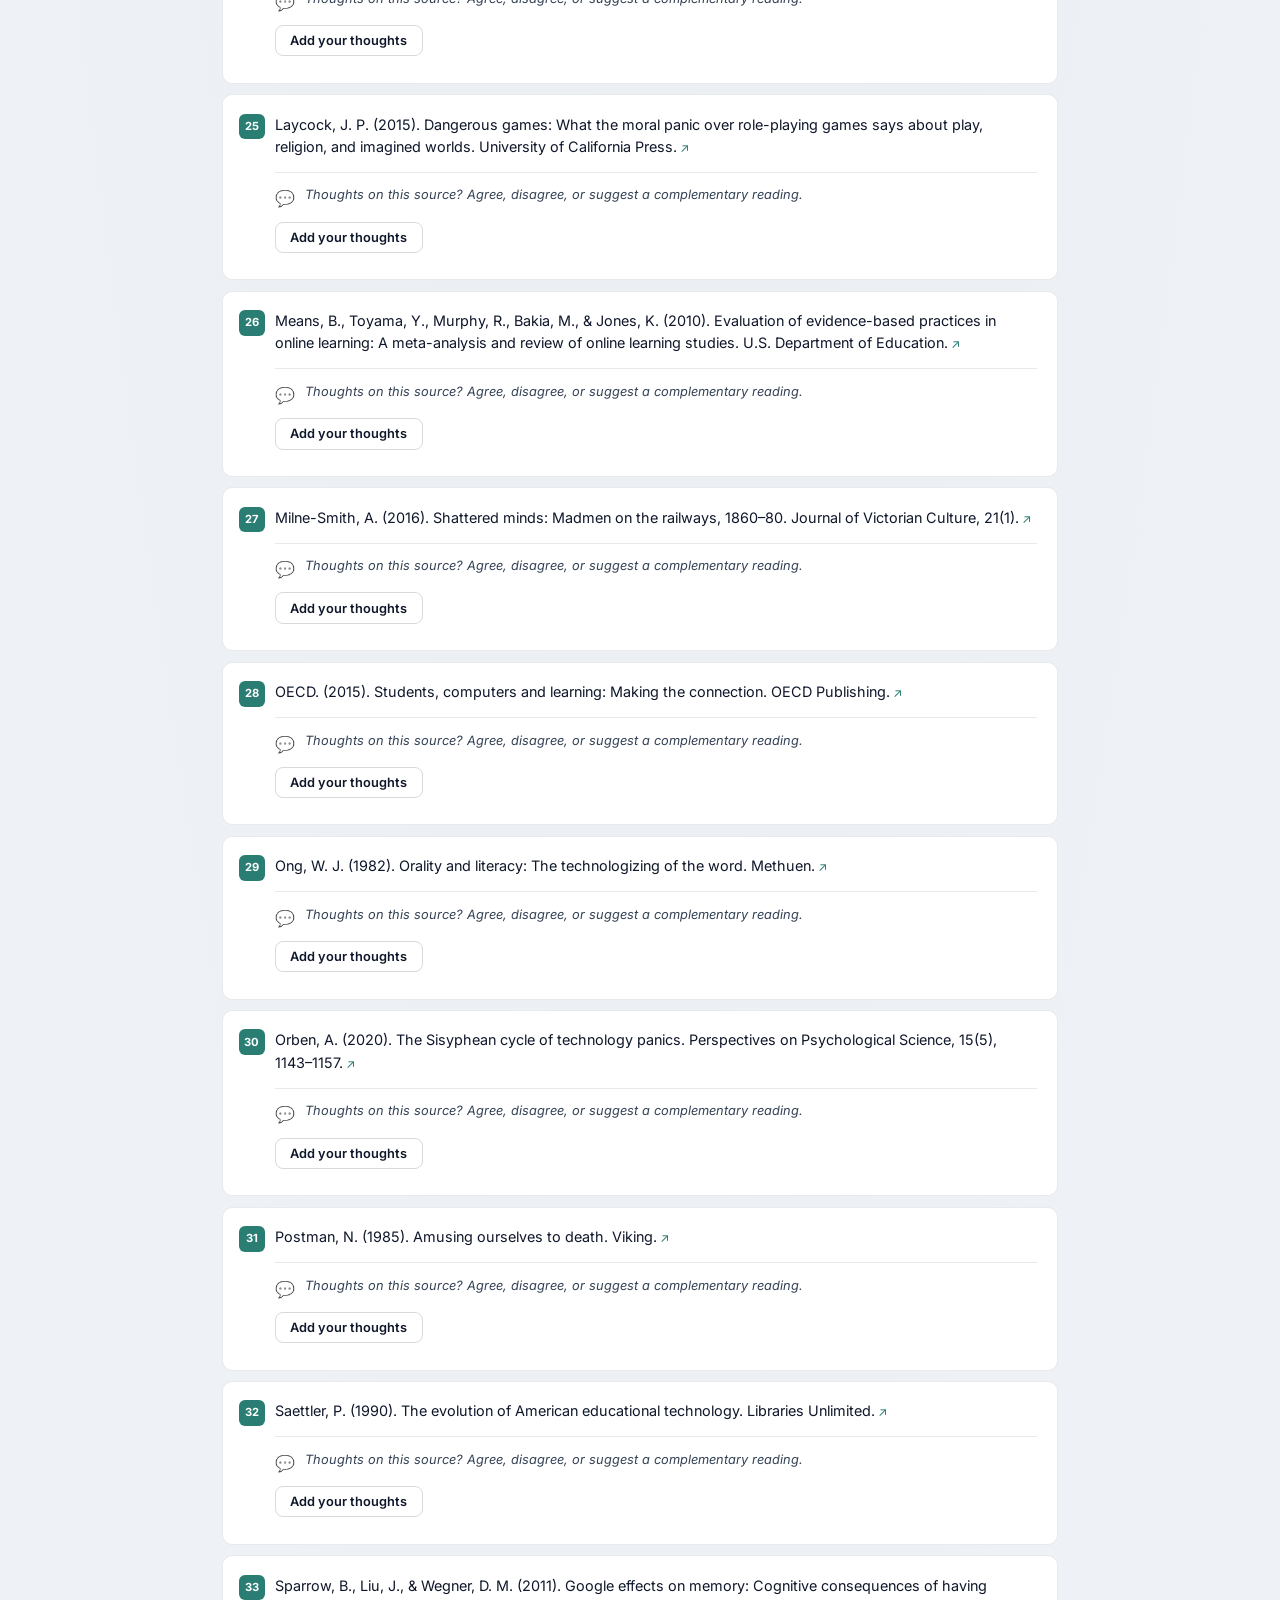
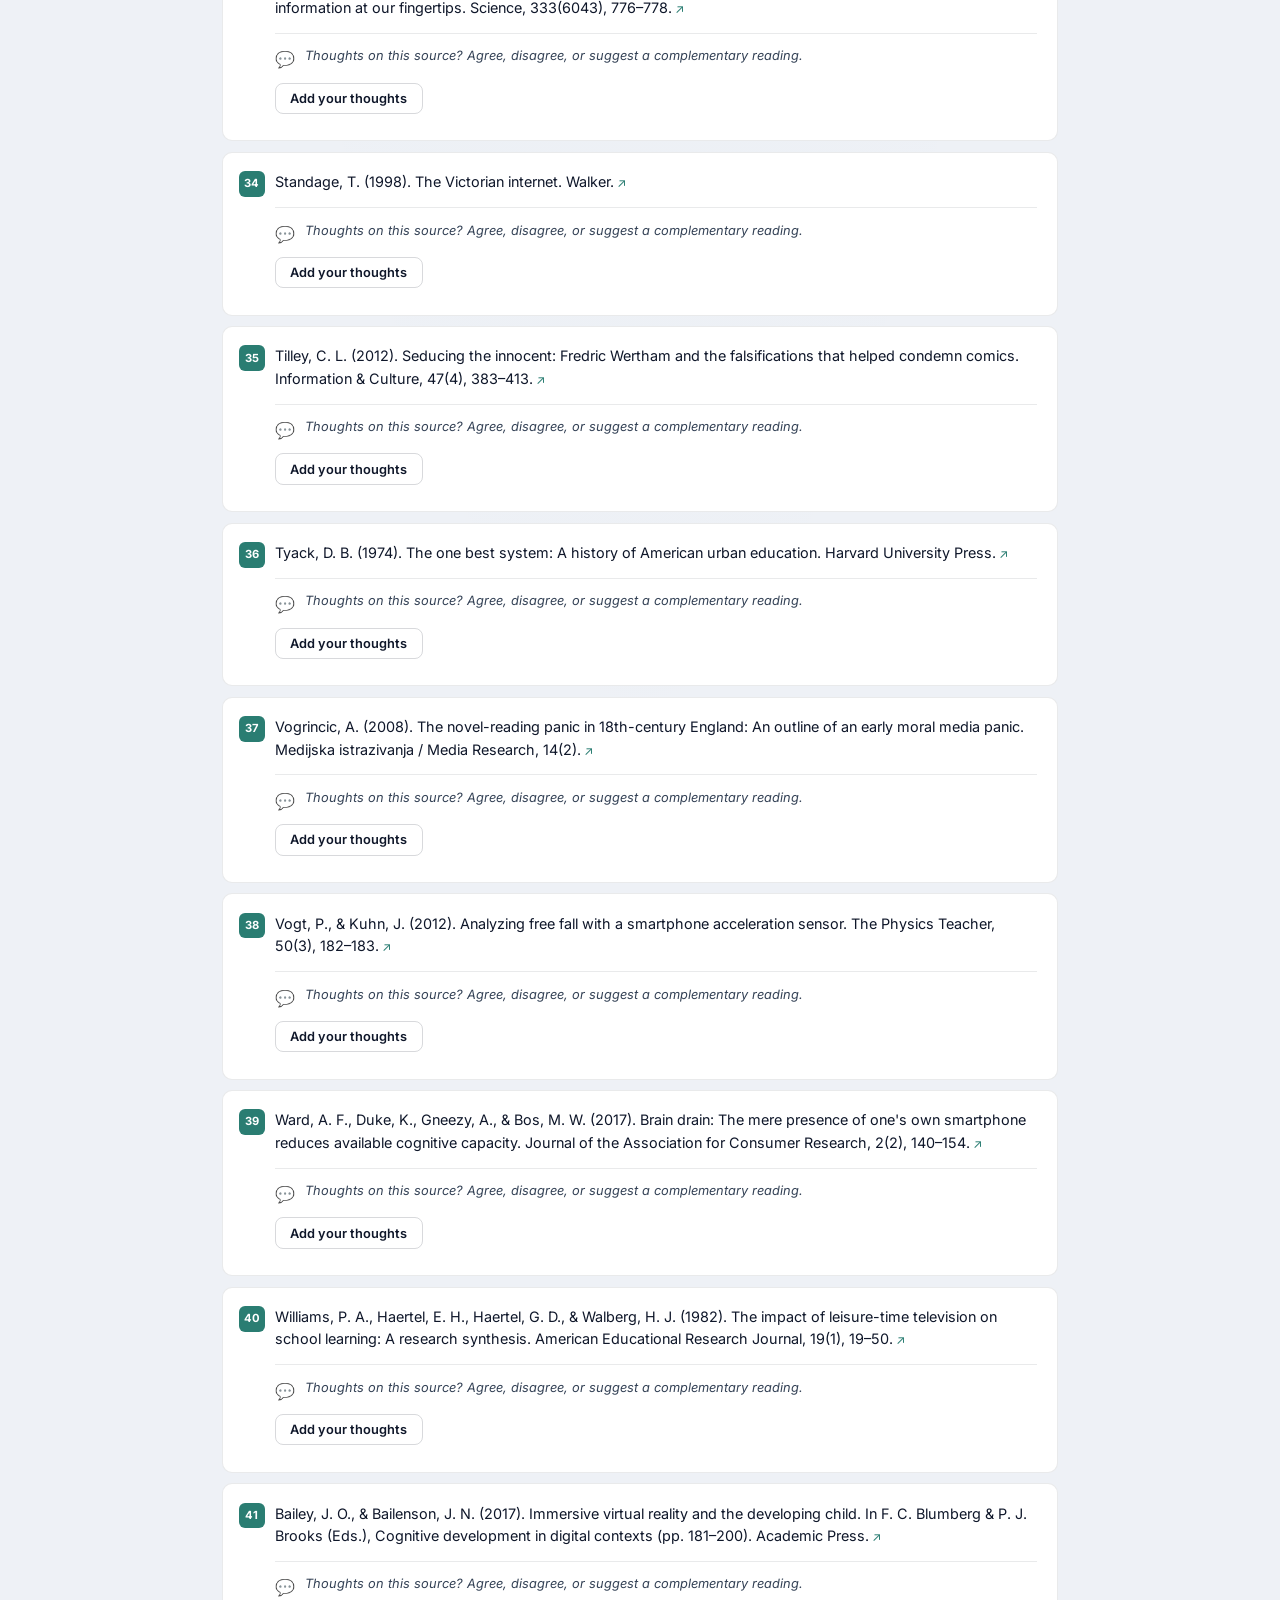
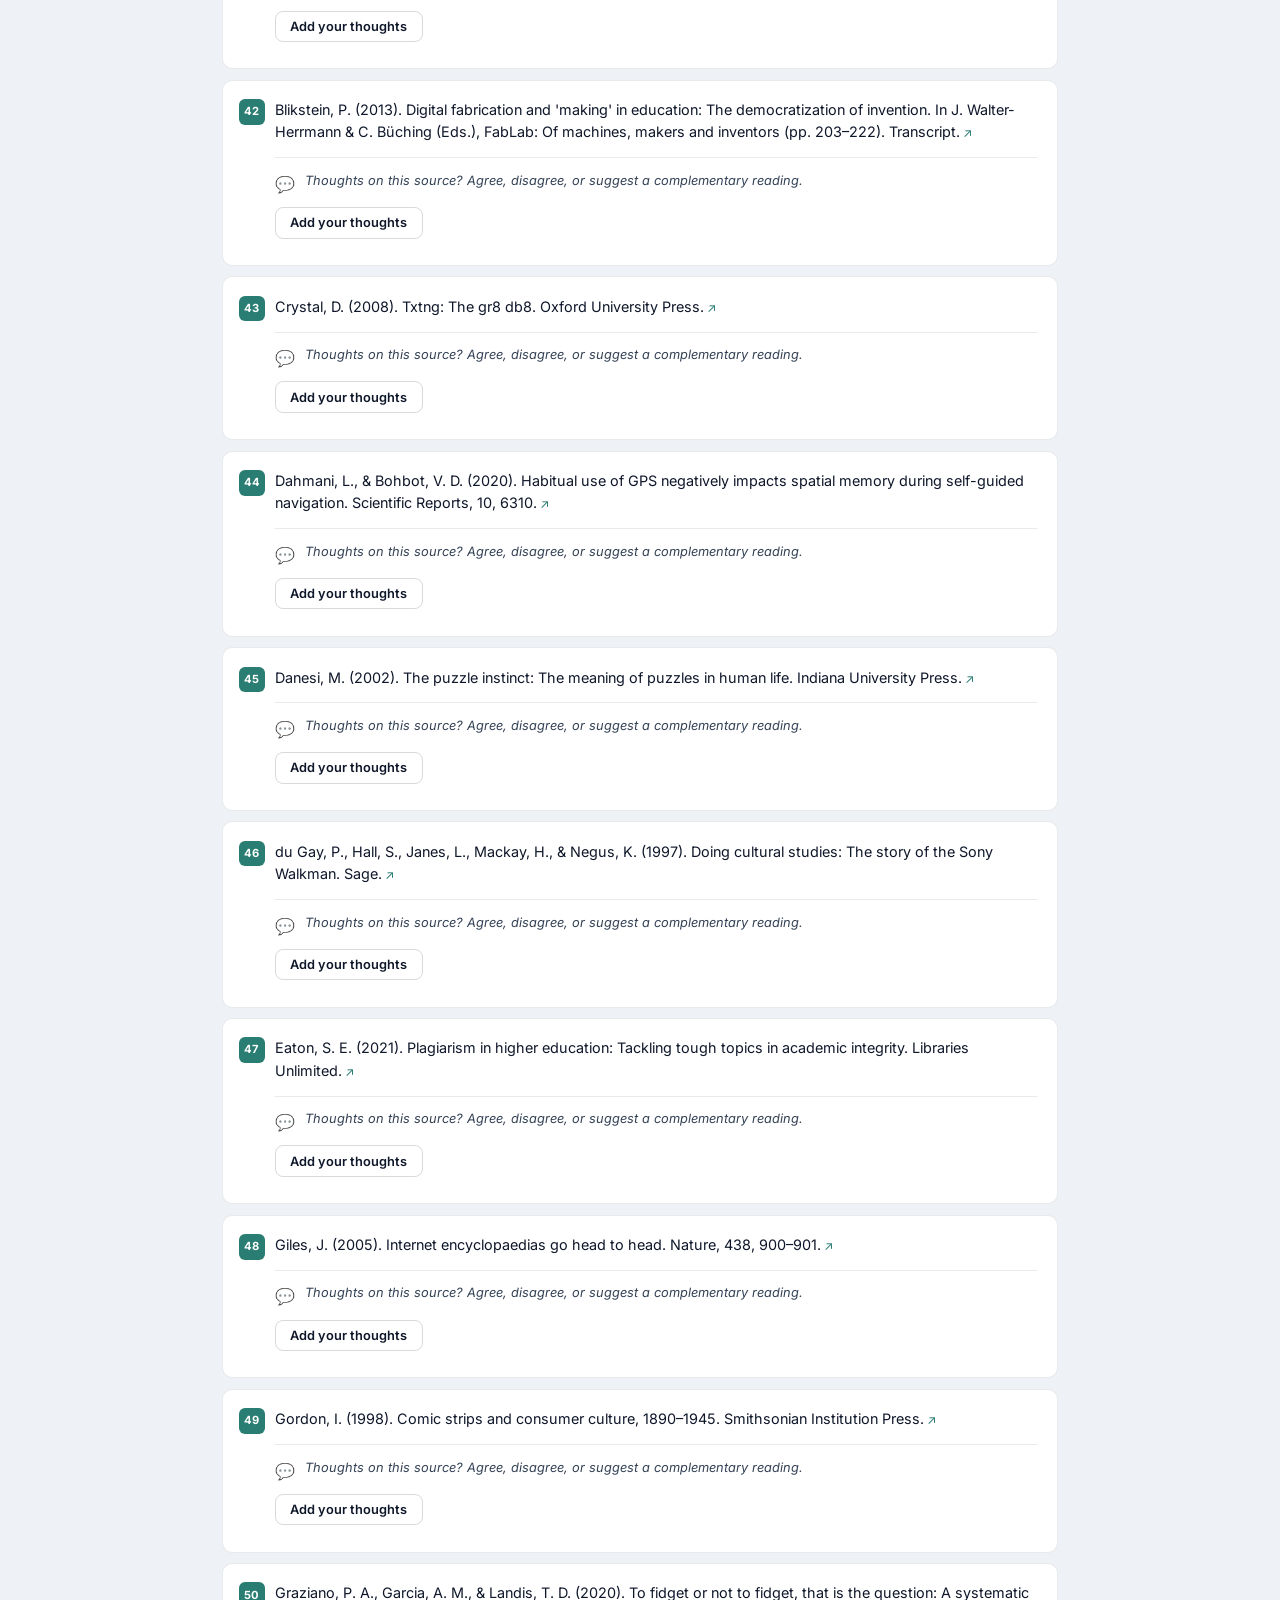
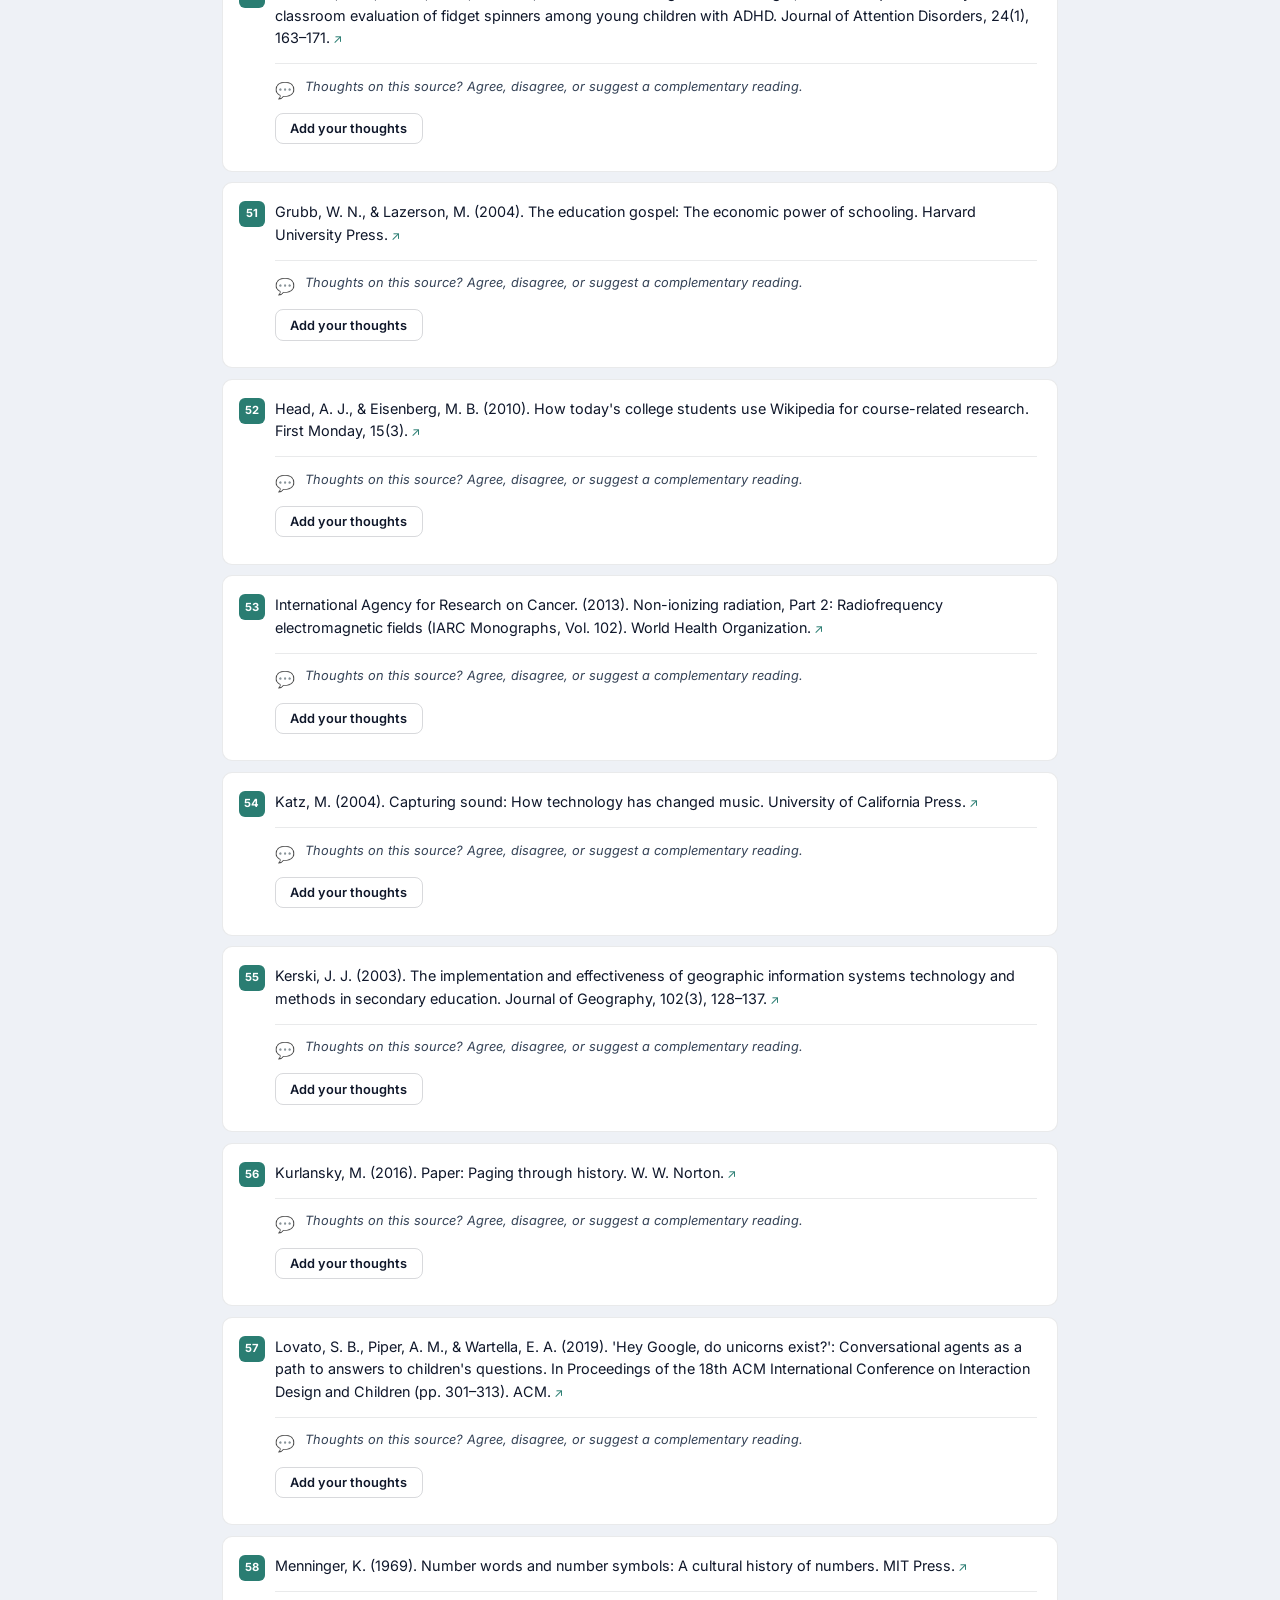
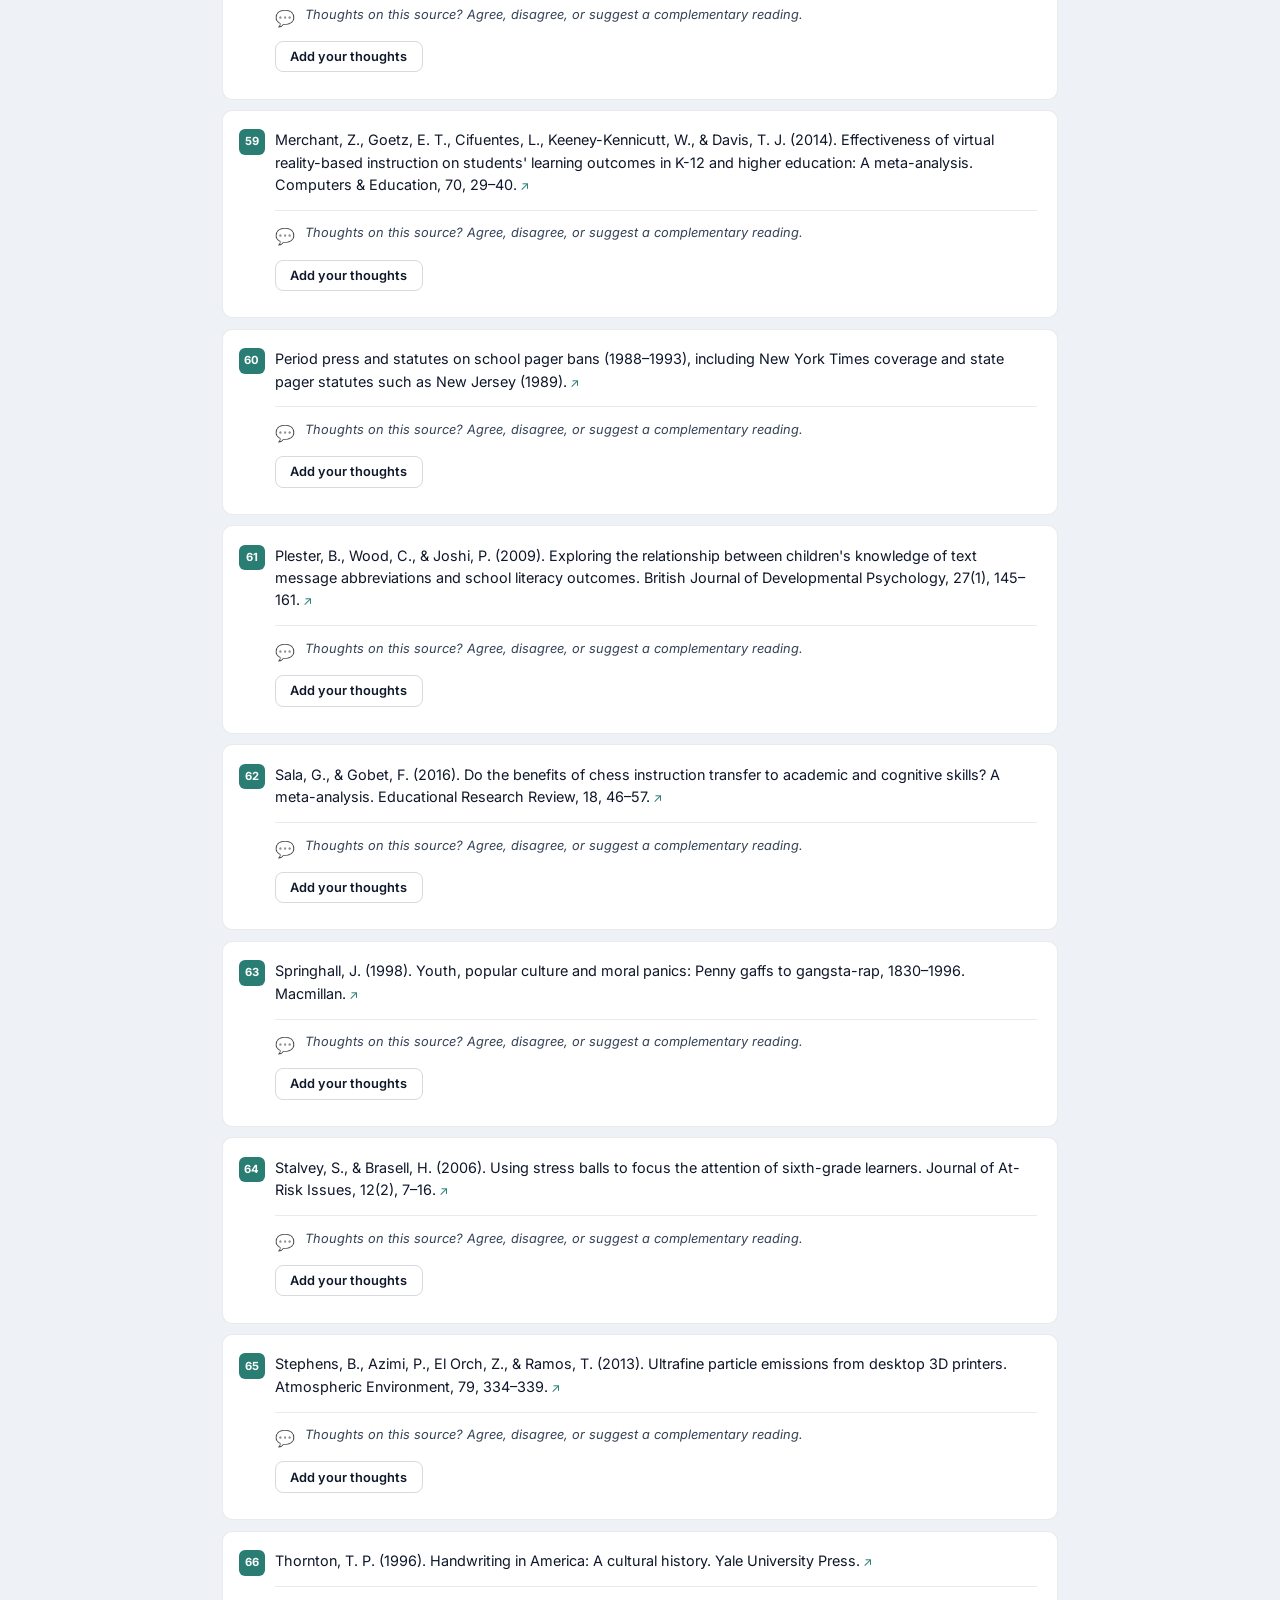
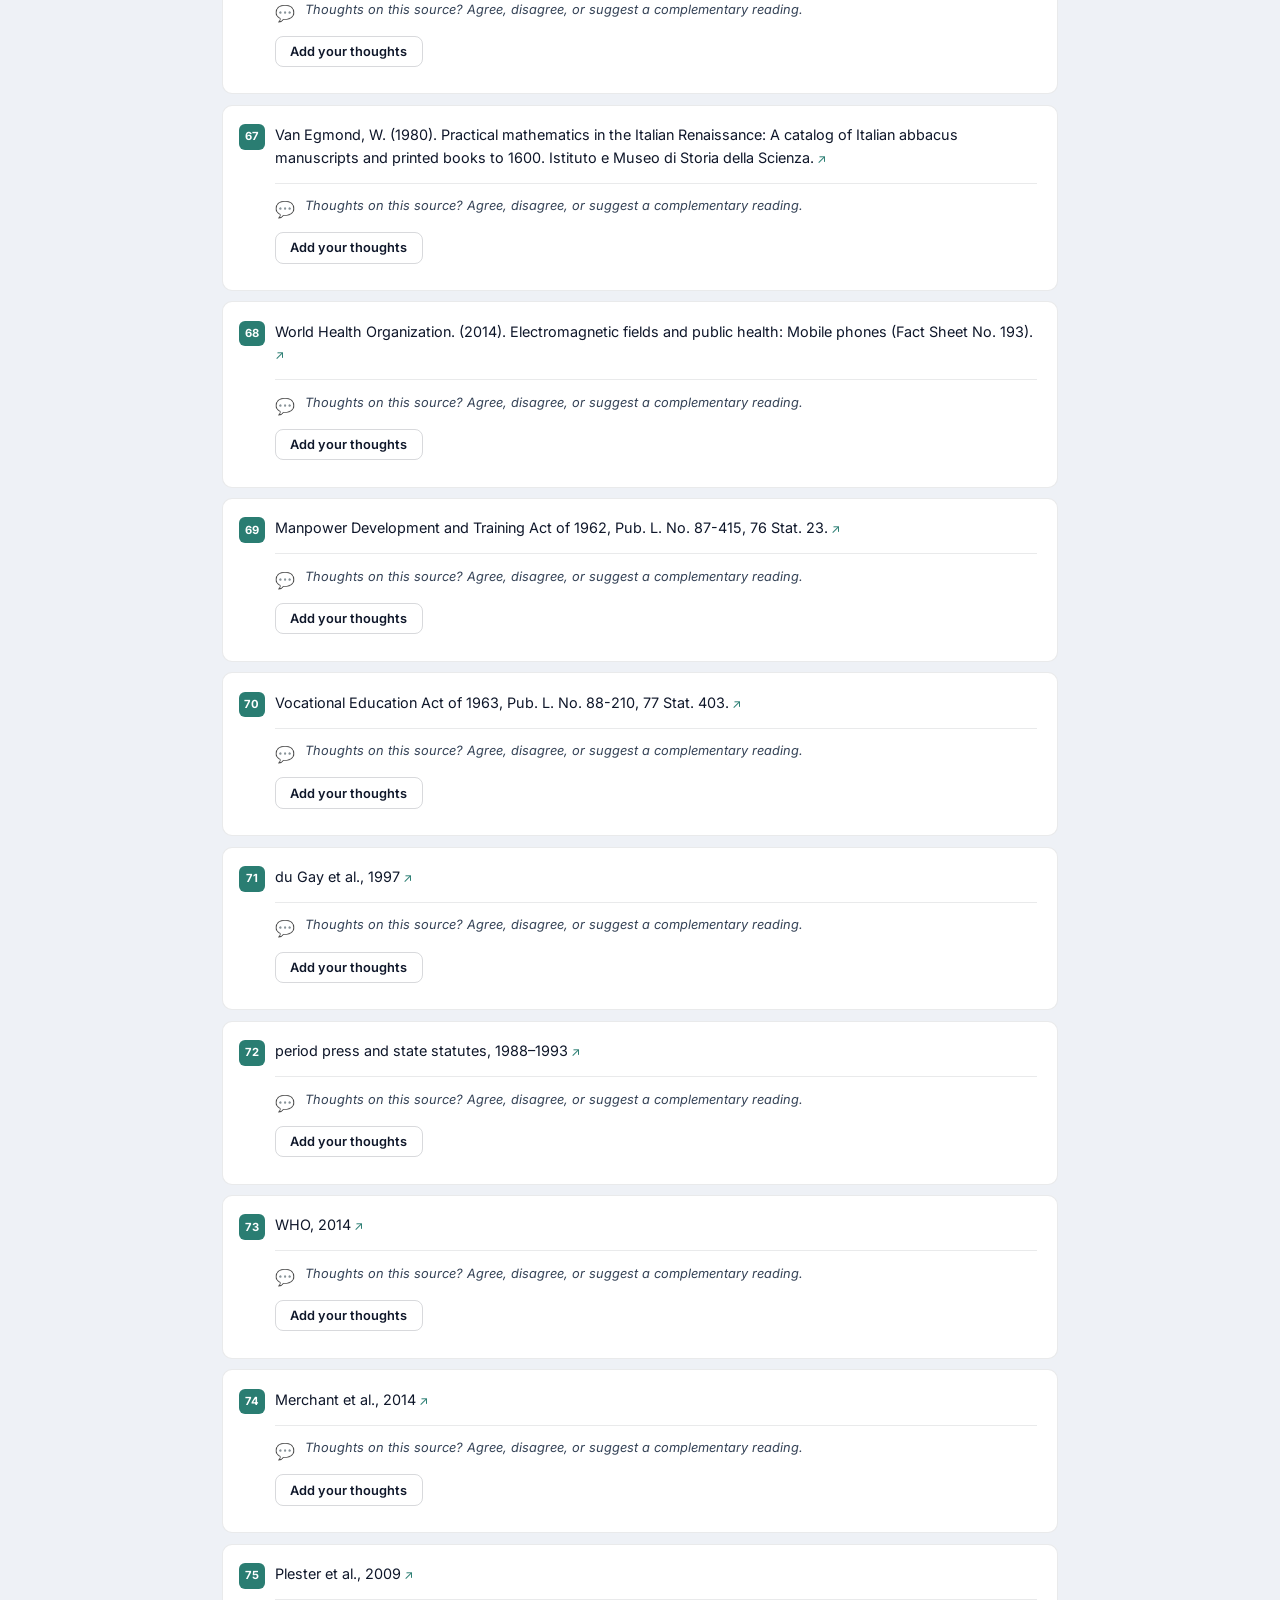
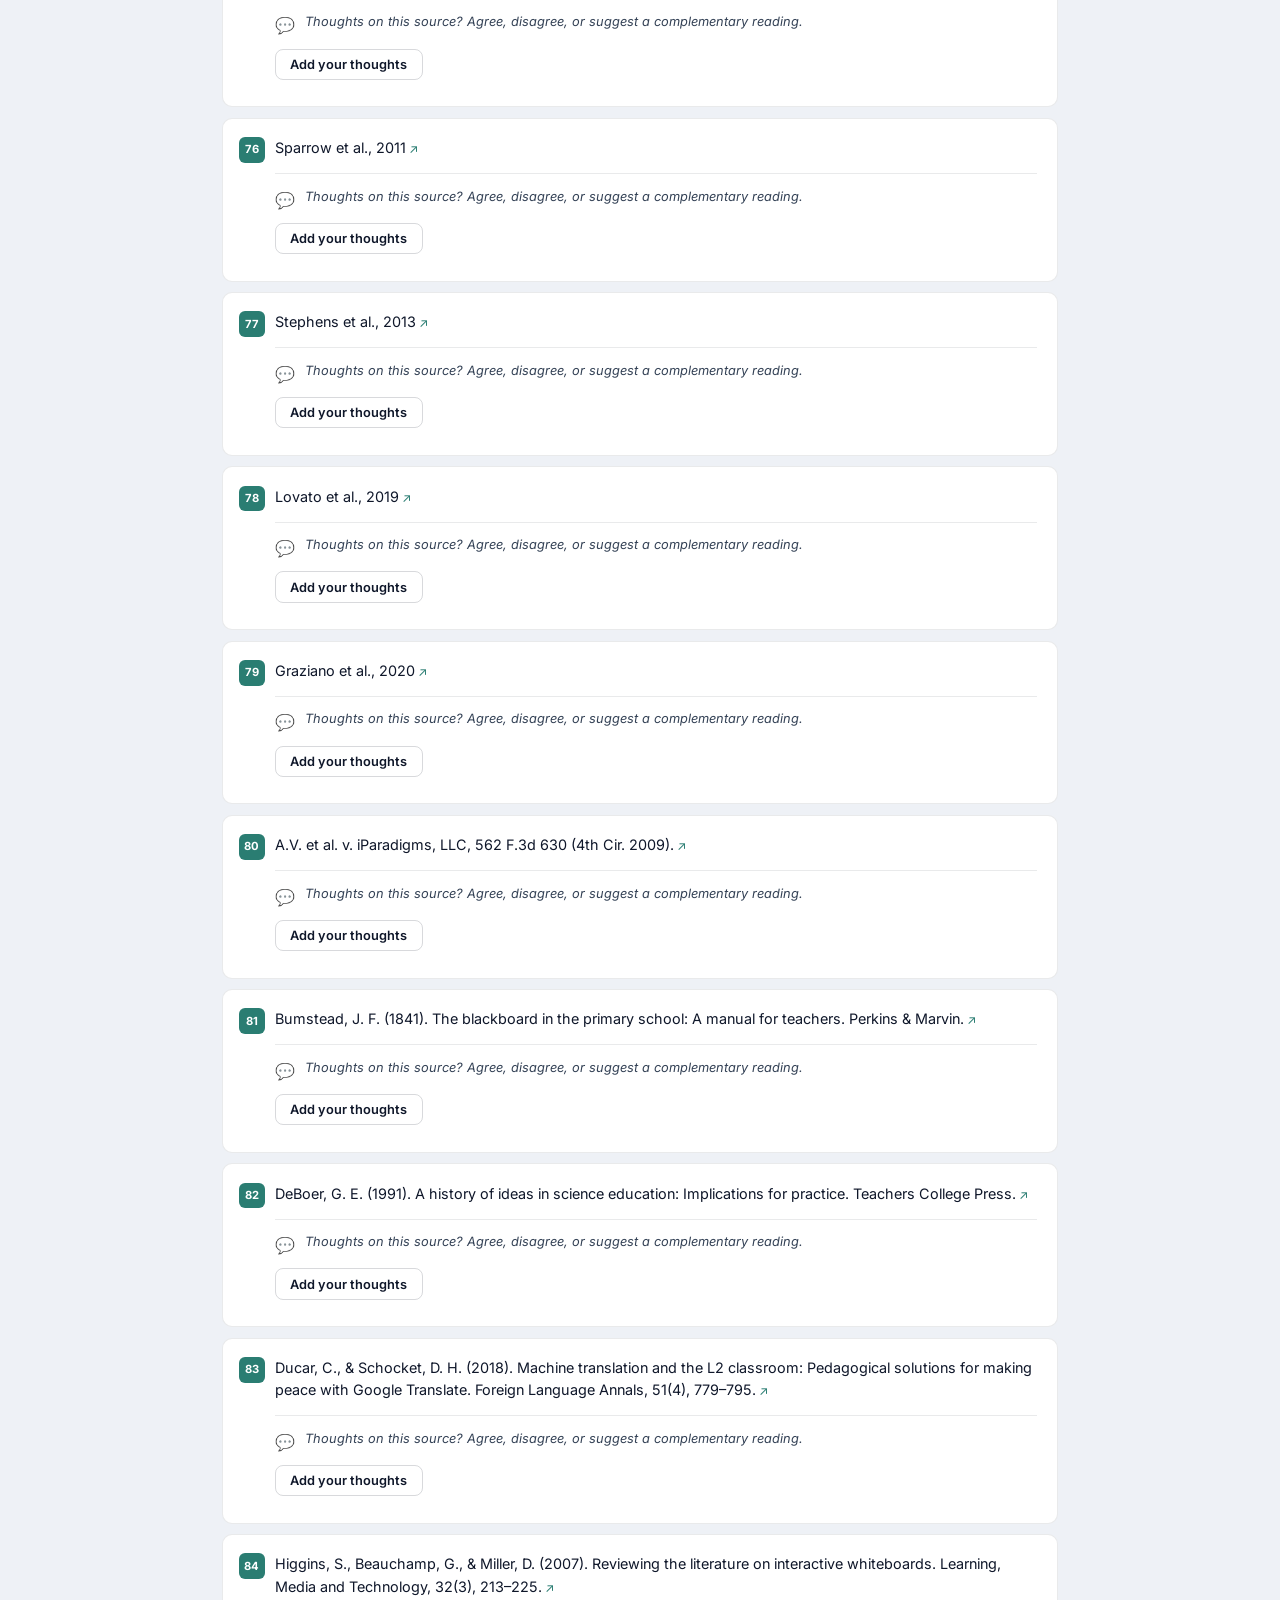
==== commit c63a2ac9: "Add downloadable Fear Dial coding spreadsheet for all 67 technologies. Include retrospective checkli" ====
--- a/references.html
+++ b/references.html
@@ -25,7 +25,7 @@
     </nav>
     <div class="hero hero--compact">
       <h1>References</h1>
-      <p class="hero-subtitle">APA style — click any entry to open the publicly available source</p>
+      <p class="hero-subtitle">APA style — click any entry to open the publicly available source. <a href="data/fear-dial-coding.csv" download="fear-dial-coding.csv">Download Fear Dial coding spreadsheet (CSV)</a></p>
     </div>
   </header>
 
--- a/styles.css
+++ b/styles.css
@@ -116,8 +116,10 @@
 .btn-ghost {
   background: transparent;
   color: var(--accent);
-  padding: 0.4rem 0.75rem;
+  padding: 0.5rem 0.85rem;
+  font-size: 0.92rem;
   text-decoration: underline;
+  text-underline-offset: 3px;
 }
 
 /* Header & nav */
@@ -238,17 +240,19 @@
 }
 
 .hero-card--back {
-  top: 20px;
-  right: 40px;
+  top: 28px;
+  right: 36px;
   width: 240px;
-  opacity: 0.7;
+  opacity: 0.55;
   transform: rotate(3deg);
+  z-index: 0;
 }
 
 .hero-card--front {
   top: 60px;
   right: 0;
-  width: 280px;
+  width: 300px;
+  z-index: 1;
 }
 
 .hero-card__label {
@@ -262,7 +266,7 @@
 .hero-card__stats {
   display: flex;
   gap: 1.25rem;
-  margin-bottom: 1rem;
+  margin-bottom: 0.85rem;
 }
 
 .hero-stat-num {
@@ -273,6 +277,21 @@
 }
 
 .hero-stat-lbl { font-size: 0.7rem; color: var(--text-muted); }
+
+.hero-card__fears {
+  padding-top: 0.75rem;
+  border-top: 1px solid var(--border);
+}
+
+.hero-card__fears-label {
+  display: block;
+  font-size: 0.65rem;
+  font-weight: 700;
+  text-transform: uppercase;
+  letter-spacing: 0.06em;
+  color: var(--text-muted);
+  margin-bottom: 0.4rem;
+}
 
 .hero-card__chips { display: flex; flex-wrap: wrap; gap: 0.35rem; }
 
@@ -289,14 +308,6 @@
 .chip-mini--health { color: var(--health); }
 .chip-mini--order { color: var(--order); }
 
-.hero-card__bar {
-  height: 4px;
-  background: var(--accent);
-  border-radius: 2px;
-  margin-bottom: 1rem;
-  width: 40%;
-}
-
 .hero-card__row { display: flex; gap: 0.5rem; margin-bottom: 0.5rem; }
 
 .pill {
@@ -333,6 +344,15 @@
   color: var(--text-muted);
   margin: 0 0 2rem;
   max-width: 640px;
+}
+
+/* Match the timeline content column (full main width) for analysis sections */
+.dial-method-section .section-desc,
+.pattern-primer .section-desc,
+.pattern-section .section-desc,
+.stats-section .section-desc {
+  max-width: none;
+  width: 100%;
 }
 
 /* Controls */
@@ -352,35 +372,36 @@
 .controls-inner {
   display: flex;
   flex-wrap: wrap;
-  gap: 1rem 1.5rem;
+  gap: 1.25rem 2rem;
   align-items: flex-end;
 }
 
-.filter-group { display: flex; flex-direction: column; gap: 0.4rem; }
+.filter-group { display: flex; flex-direction: column; gap: 0.55rem; }
 
 .filter-label {
-  font-size: 0.7rem;
+  font-size: 0.8rem;
   text-transform: uppercase;
-  letter-spacing: 0.08em;
-  font-weight: 600;
-  color: var(--text-muted);
-}
-
-.filter-chips { display: flex; flex-wrap: wrap; gap: 0.35rem; }
+  letter-spacing: 0.07em;
+  font-weight: 700;
+  color: var(--text-secondary);
+}
+
+.filter-chips { display: flex; flex-wrap: wrap; gap: 0.45rem; }
 
 .chip {
-  padding: 0.35rem 0.8rem;
-  border: 1px solid var(--border-strong);
-  border-radius: 8px;
+  padding: 0.5rem 1rem;
+  border: 1.5px solid var(--border-strong);
+  border-radius: 9px;
   background: #ffffff;
   font-family: var(--font);
-  font-size: 0.8rem;
-  color: var(--text-secondary);
+  font-size: 0.92rem;
+  font-weight: 600;
+  color: var(--text);
   cursor: pointer;
   transition: all 0.2s;
 }
 
-.chip:hover { border-color: var(--accent); color: var(--text); }
+.chip:hover { border-color: var(--accent); color: var(--text); background: var(--accent-dim); }
 .chip.active { background: var(--accent); border-color: var(--accent); color: #fff; }
 
 .chip--learning.active { background: var(--learning); border-color: var(--learning); color: #fff; }
@@ -388,10 +409,10 @@
 .chip--health.active { background: var(--health); border-color: var(--health); color: #fff; }
 .chip--order.active { background: var(--order); border-color: var(--order); color: #fff; }
 
-.dial-slider-wrap { display: flex; align-items: center; gap: 0.5rem; }
-.dial-slider-wrap input { width: 72px; accent-color: var(--accent); }
-.dial-range-label, .dial-range-display, .filter-count { font-size: 0.85rem; color: var(--text-muted); }
-.filter-count { margin: 0.75rem 0 0; }
+.dial-slider-wrap { display: flex; align-items: center; gap: 0.55rem; }
+.dial-slider-wrap input { width: 88px; accent-color: var(--accent); height: 1.1rem; }
+.dial-range-label, .dial-range-display { font-size: 0.95rem; font-weight: 600; color: var(--text-secondary); }
+.filter-count { margin: 0.85rem 0 0; font-size: 0.92rem; color: var(--text-secondary); font-weight: 500; }
 
 /* Timeline — horizontal scroll */
 .timeline-section {
@@ -582,8 +603,18 @@
   background: linear-gradient(90deg, var(--gold), rgba(252, 211, 77, 0.4));
 }
 
-.axis-seg--modern {
+.axis-seg--modern,
+.axis-seg--early {
   background: linear-gradient(90deg, var(--accent), rgba(42, 125, 114, 0.35));
+}
+
+.axis-seg--dense {
+  background: linear-gradient(90deg, rgba(42, 125, 114, 0.55), rgba(42, 125, 114, 0.2));
+}
+
+.axis-marker--dense {
+  font-weight: 700;
+  color: var(--accent);
 }
 
 .axis-break {
@@ -634,38 +665,68 @@
   margin: 4px auto 0;
 }
 
-.axis-marker--ancient { color: var(--gold); }
+.axis-marker--ancient {
+  color: var(--gold);
+  top: auto;
+  bottom: -1.35rem;
+}
+
+.axis-marker--ancient::after {
+  display: none;
+}
 
 .timeline-nodes {
   position: absolute;
   inset: 0;
+  z-index: 2;
+}
+
+.timeline-connectors {
+  position: absolute;
+  inset: 0;
+  z-index: 1;
+  pointer-events: none;
+  overflow: visible;
+}
+
+.timeline-key__connector {
+  display: inline-block;
+  width: 28px;
+  height: 18px;
+  background: url("data:image/svg+xml,%3Csvg xmlns='http://www.w3.org/2000/svg' viewBox='0 0 28 18'%3E%3Cpath d='M22 2 L22 10 L8 10 L8 16' fill='none' stroke='%232a7d72' stroke-width='2' stroke-linecap='round' stroke-linejoin='round'/%3E%3Ccircle cx='8' cy='16' r='2.5' fill='%232a7d72'/%3E%3C/svg%3E") center / contain no-repeat;
 }
 
 /* Tech nodes on timeline */
 .tech-node {
   position: absolute;
-  width: 130px;
+  width: 148px;
   transform: translateX(-50%);
   z-index: 1;
   display: flex;
   flex-direction: column;
   align-items: center;
-  --lane-step: 110px;
+  --lane-step: 118px;
+  --node-size: 52px;
+  --icon-size: 26px;
+}
+
+.tech-node--scaled {
+  width: 168px;
 }
 
 .tech-node--above {
-  bottom: calc(100% - var(--axis-y) + var(--lane, 0) * var(--lane-step));
+  bottom: calc(100% - var(--axis-y) + var(--lane, 0) * var(--lane-step) + 10px);
   top: auto;
   flex-direction: column-reverse;
   transform: translateX(-50%);
-  padding-bottom: 8px;
+  padding-bottom: 4px;
 }
 
 .tech-node--below {
-  top: calc(var(--axis-y) + var(--lane, 0) * var(--lane-step));
+  top: calc(var(--axis-y) + var(--lane, 0) * var(--lane-step) + 10px);
   bottom: auto;
   transform: translateX(-50%);
-  padding-top: 8px;
+  padding-top: 4px;
 }
 
 .tech-node.hidden {
@@ -680,6 +741,7 @@
 }
 
 .tech-node__stem {
+  position: relative;
   width: 2px;
   height: 28px;
   background: linear-gradient(180deg, var(--accent), transparent);
@@ -713,8 +775,9 @@
 }
 
 .tech-node__icon-wrap {
-  width: 52px;
-  height: 52px;
+  position: relative;
+  width: var(--node-size, 52px);
+  height: var(--node-size, 52px);
   border-radius: 14px;
   background: #ffffff;
   border: 1.5px solid var(--border-strong);
@@ -723,7 +786,224 @@
   justify-content: center;
   color: var(--accent);
   box-shadow: var(--shadow);
-  transition: border-color 0.25s, box-shadow 0.25s, background 0.25s;
+  transition: border-color 0.25s, box-shadow 0.25s, background 0.25s, width 0.25s, height 0.25s;
+  z-index: 3;
+  isolation: isolate;
+}
+
+.tech-node__added-marker {
+  position: absolute;
+  top: -6px;
+  right: -6px;
+  width: 18px;
+  height: 18px;
+  border-radius: 50%;
+  background: var(--gold);
+  color: #fff;
+  font-size: 0.78rem;
+  font-weight: 800;
+  line-height: 1;
+  display: flex;
+  align-items: center;
+  justify-content: center;
+  z-index: 6;
+  box-shadow: 0 1px 5px rgba(0, 0, 0, 0.25);
+  border: 2px solid #fff;
+  pointer-events: none;
+}
+
+.tech-node__dial-badge {
+  position: absolute;
+  bottom: -5px;
+  left: -5px;
+  min-width: 18px;
+  height: 18px;
+  padding: 0 4px;
+  border-radius: 999px;
+  background: #c41e1e;
+  color: #fff;
+  font-size: 0.62rem;
+  font-weight: 800;
+  line-height: 18px;
+  text-align: center;
+  z-index: 3;
+  box-shadow: 0 1px 4px rgba(0, 0, 0, 0.2);
+  border: 1.5px solid #fff;
+  pointer-events: none;
+}
+
+.tech-node--quiet .tech-node__dial-badge {
+  display: none;
+}
+
+/* Panic-associated technologies: red backlight on timeline */
+.tech-node--panic .tech-node__icon-wrap {
+  background: linear-gradient(145deg, #fff8f8 0%, #ffecec 100%);
+  border-color: rgba(224, 32, 32, 0.55);
+  box-shadow:
+    0 0 0 1px rgba(224, 32, 32, 0.18),
+    0 0 22px rgba(224, 32, 32, 0.28),
+    0 4px 14px rgba(224, 32, 32, 0.12);
+  color: #c41e1e;
+}
+
+.tech-node--panic:hover .tech-node__icon-wrap,
+.tech-node--panic:focus-within .tech-node__icon-wrap {
+  border-color: #e02020;
+  background: linear-gradient(145deg, #fff5f5 0%, #ffe0e0 100%);
+  box-shadow:
+    0 0 0 1px rgba(224, 32, 32, 0.35),
+    0 0 28px rgba(224, 32, 32, 0.42),
+    0 6px 20px rgba(224, 32, 32, 0.18);
+  color: #a81818;
+}
+
+.tech-node--panic .tech-node__year {
+  color: #c41e1e;
+}
+
+.timeline-key {
+  display: flex;
+  flex-wrap: wrap;
+  gap: 1rem 1.5rem;
+  margin: 0 0 1rem;
+  padding: 0.65rem 1rem;
+  background: rgba(255, 255, 255, 0.08);
+  border: 1px solid rgba(255, 255, 255, 0.14);
+  border-radius: var(--radius);
+  max-width: 52rem;
+}
+
+.timeline-view-controls {
+  display: flex;
+  flex-wrap: wrap;
+  align-items: center;
+  gap: 1rem 1.5rem;
+  margin: 0 0 1rem;
+  padding: 0.75rem 1rem;
+  background: rgba(255, 255, 255, 0.08);
+  border: 1px solid rgba(255, 255, 255, 0.14);
+  border-radius: var(--radius);
+}
+
+.timeline-view-group {
+  display: flex;
+  align-items: center;
+  gap: 0.65rem;
+  flex-wrap: wrap;
+}
+
+.timeline-view-label,
+.timeline-decade-nav__label {
+  font-size: 0.78rem;
+  font-weight: 700;
+  text-transform: uppercase;
+  letter-spacing: 0.06em;
+  color: rgba(255, 255, 255, 0.62);
+}
+
+.timeline-view-toggle {
+  display: inline-flex;
+  align-items: center;
+  gap: 0.45rem;
+  font-size: 0.88rem;
+  font-weight: 600;
+  color: rgba(255, 255, 255, 0.88);
+  cursor: pointer;
+}
+
+.timeline-view-toggle input {
+  accent-color: var(--accent);
+  width: 1rem;
+  height: 1rem;
+}
+
+.timeline-zoom-display {
+  font-size: 0.82rem;
+  font-weight: 700;
+  color: rgba(255, 255, 255, 0.75);
+  min-width: 3rem;
+}
+
+.timeline-view-group--zoom input[type="range"] {
+  width: 120px;
+  accent-color: var(--accent);
+}
+
+.timeline-decade-nav {
+  display: flex;
+  flex-wrap: wrap;
+  align-items: center;
+  gap: 0.45rem;
+  margin: 0 0 1rem;
+  padding: 0.55rem 0.85rem;
+  background: rgba(255, 255, 255, 0.06);
+  border: 1px dashed rgba(255, 255, 255, 0.16);
+  border-radius: var(--radius);
+}
+
+.timeline-decade-chip {
+  border: 1px solid rgba(255, 255, 255, 0.22);
+  background: rgba(255, 255, 255, 0.1);
+  color: rgba(255, 255, 255, 0.92);
+  border-radius: 999px;
+  padding: 0.28rem 0.7rem;
+  font-size: 0.78rem;
+  font-weight: 600;
+  cursor: pointer;
+  transition: background 0.2s, border-color 0.2s;
+}
+
+.timeline-decade-chip:hover {
+  background: rgba(255, 255, 255, 0.18);
+  border-color: rgba(255, 255, 255, 0.35);
+}
+
+.timeline-key__item {
+  display: inline-flex;
+  align-items: center;
+  gap: 0.5rem;
+  font-size: 0.82rem;
+  font-weight: 600;
+  color: rgba(255, 255, 255, 0.78);
+}
+
+.timeline-key__swatch {
+  width: 28px;
+  height: 28px;
+  border-radius: 8px;
+  background: #ffffff;
+  border: 1.5px solid var(--border-strong);
+  box-shadow: var(--shadow);
+  flex-shrink: 0;
+}
+
+.timeline-key__item--panic .timeline-key__swatch {
+  background: linear-gradient(145deg, #fff8f8, #ffecec);
+  border-color: rgba(224, 32, 32, 0.55);
+  box-shadow:
+    0 0 0 1px rgba(224, 32, 32, 0.18),
+    0 0 14px rgba(224, 32, 32, 0.3);
+}
+
+.timeline-key__swatch--added {
+  display: flex;
+  align-items: center;
+  justify-content: center;
+  font-size: 0.85rem;
+  font-weight: 800;
+  color: #fff;
+  background: var(--gold);
+  border-color: #c9922e;
+}
+
+.timeline-key-inline {
+  color: rgba(255, 255, 255, 0.95);
+  font-weight: 700;
+}
+
+.timeline-key-inline--panic {
+  color: #ff8a8a;
 }
 
 .tech-node:hover .tech-node__icon-wrap,
@@ -736,12 +1016,17 @@
 
 .tech-icon-svg { display: block; }
 
-.tech-node__name {
-  font-size: 0.88rem;
-  font-weight: 700;
-  line-height: 1.25;
-  color: var(--text);
-  max-width: 120px;
+.tech-node__labels {
+  display: flex;
+  flex-direction: column;
+  align-items: center;
+  gap: 0.12rem;
+  padding: 0.2rem 0.35rem 0.25rem;
+  background: #ffffff;
+  border-radius: 6px;
+  position: relative;
+  z-index: 2;
+  box-shadow: 0 0 0 3px rgba(255, 255, 255, 0.92);
 }
 
 .tech-node__year {
@@ -749,6 +1034,18 @@
   color: var(--accent);
   font-weight: 600;
   letter-spacing: 0.02em;
+  line-height: 1.25;
+}
+
+.tech-node__name {
+  font-size: 0.84rem;
+  font-weight: 700;
+  line-height: 1.3;
+  color: var(--text);
+  max-width: 148px;
+  word-wrap: break-word;
+  overflow-wrap: anywhere;
+  hyphens: auto;
 }
 
 /* Floating timeline tooltip (body-level portal) */
@@ -914,11 +1211,54 @@
   flex-direction: column;
   align-items: center;
   margin-bottom: 0.75rem;
+  overflow: hidden;
+  position: relative;
+  z-index: 0;
+}
+
+.fear-dial-card__dial-heading {
+  margin: 0 0 0.7rem;
+  font-size: 0.72rem;
+  font-weight: 700;
+  text-transform: uppercase;
+  letter-spacing: 0.04em;
+  text-align: center;
+  line-height: 1.35;
+  color: #0f172a;
+  max-width: 16rem;
+  position: relative;
+  z-index: 3;
+  background: #ffffff;
+  padding: 0.2rem 0.4rem;
+  border-radius: 4px;
+  flex-shrink: 0;
+}
+
+.fear-dial-card__dial-heading--panel {
+  font-size: 0.7rem;
+  margin-bottom: 0.65rem;
+  color: #0f172a;
+}
+
+.fear-dial-card--panel .fear-dial-card__dial-heading {
+  margin-left: auto;
+  margin-right: auto;
 }
 
 .fear-dial-svg {
   display: block;
-  overflow: visible;
+  overflow: hidden;
+  position: relative;
+  z-index: 1;
+  flex-shrink: 0;
+}
+
+.fear-dial-card__legend-desc {
+  margin: 0 0 0.55rem;
+  font-size: 0.76rem;
+  line-height: 1.45;
+  color: var(--text-muted);
+  text-align: center;
 }
 
 .fear-dial-card__score {
@@ -1121,6 +1461,1689 @@
 .dial-dot.filled.high { background: var(--danger); border-color: var(--danger); }
 .dial-dots { display: flex; gap: 4px; }
 
+/* The Pattern / Panic Grid */
+.pattern-section {
+  margin-bottom: 4rem;
+  padding-top: 1rem;
+}
+
+.pattern-intro {
+  max-width: none;
+  width: 100%;
+}
+
+.method-footnote {
+  margin: -1rem 0 2rem;
+  max-width: none;
+  width: 100%;
+  font-size: 0.8rem;
+  line-height: 1.5;
+  color: var(--text-muted);
+}
+
+.method-footnote a {
+  color: var(--accent);
+  font-weight: 600;
+  text-decoration: none;
+}
+
+.method-footnote a:hover {
+  text-decoration: underline;
+}
+
+.method-footnote--compact {
+  margin: 0.35rem 0 0;
+  max-width: 240px;
+  line-height: 1.4;
+}
+
+/* Fear dial methodology */
+.dial-method-section {
+  margin-bottom: 3rem;
+  padding-top: 0.5rem;
+}
+
+.dial-method-card {
+  background: var(--bg-elevated);
+  border: 1px solid var(--border);
+  border-radius: var(--radius-lg);
+  padding: 1.35rem 1.5rem;
+  box-shadow: var(--shadow);
+  max-width: none;
+  width: 100%;
+}
+
+.dial-method-card__title {
+  margin: 1.15rem 0 0.45rem;
+  font-size: 0.95rem;
+  font-weight: 700;
+  color: var(--text);
+}
+
+.dial-method-card__title:first-child {
+  margin-top: 0;
+}
+
+.dial-method-card > p {
+  margin: 0.65rem 0 0;
+  font-size: 0.9rem;
+  line-height: 1.55;
+  color: var(--text-secondary);
+}
+
+.dial-method-definition {
+  margin-top: 0 !important;
+  padding: 0.85rem 1rem;
+  background: color-mix(in srgb, var(--accent) 8%, #fff);
+  border-left: 3px solid var(--accent);
+  border-radius: 0 var(--radius) var(--radius) 0;
+  color: var(--text) !important;
+  font-size: 0.95rem !important;
+  line-height: 1.55 !important;
+}
+
+.dial-method-fear-types {
+  margin: 0.65rem 0 0;
+  padding-left: 1.15rem;
+  font-size: 0.9rem;
+  line-height: 1.5;
+  color: var(--text-secondary);
+}
+
+.dial-method-fear-types li {
+  margin-bottom: 0.45rem;
+}
+
+.dial-method-fear-types strong {
+  color: var(--text);
+}
+
+.dial-method-fear-types em {
+  font-style: italic;
+  color: var(--accent);
+  font-weight: 600;
+}
+
+.dial-method-scope {
+  display: grid;
+  grid-template-columns: 1fr 1fr;
+  gap: 1rem;
+  margin-top: 0.65rem;
+}
+
+.dial-method-scope__col {
+  padding: 0.85rem 1rem;
+  border-radius: var(--radius);
+  border: 1px solid var(--border);
+  background: #fff;
+}
+
+.dial-method-scope__col h4 {
+  margin: 0 0 0.45rem;
+  font-size: 0.8rem;
+  font-weight: 700;
+  text-transform: uppercase;
+  letter-spacing: 0.03em;
+}
+
+.dial-method-scope__col--in h4 { color: var(--accent); }
+.dial-method-scope__col--out h4 { color: var(--text-muted, #6b7280); }
+
+.dial-method-scope__col ul {
+  margin: 0;
+  padding-left: 1.1rem;
+  font-size: 0.84rem;
+  line-height: 1.45;
+  color: var(--text-secondary);
+}
+
+.dial-method-scope__col li {
+  margin-bottom: 0.35rem;
+}
+
+.dial-method-table-wrap {
+  margin-top: 0.65rem;
+  overflow-x: auto;
+  border: 1px solid var(--border);
+  border-radius: var(--radius);
+}
+
+.dial-method-table {
+  width: 100%;
+  border-collapse: collapse;
+  font-size: 0.84rem;
+  line-height: 1.4;
+}
+
+.dial-method-table th,
+.dial-method-table td {
+  padding: 0.65rem 0.75rem;
+  text-align: left;
+  vertical-align: top;
+  border-bottom: 1px solid var(--border);
+}
+
+.dial-method-table thead th {
+  background: color-mix(in srgb, var(--accent) 6%, #f7f7f5);
+  font-size: 0.75rem;
+  text-transform: uppercase;
+  letter-spacing: 0.03em;
+  color: var(--text);
+}
+
+.dial-method-table tbody th {
+  font-weight: 700;
+  color: var(--text);
+  white-space: nowrap;
+}
+
+.dial-method-table tbody td {
+  color: var(--text-secondary);
+}
+
+.dial-method-table tbody tr:last-child th,
+.dial-method-table tbody tr:last-child td {
+  border-bottom: none;
+}
+
+.dial-method-scale li span:last-child {
+  flex: 1;
+}
+
+.dial-method-steps--plain {
+  list-style: disc;
+}
+
+.primer-dial-note {
+  margin: 0.55rem 0 0;
+  font-size: 0.78rem;
+  color: var(--text-muted, #6b7280);
+}
+
+.primer-dial-note a {
+  color: var(--accent);
+  font-weight: 600;
+  text-decoration: none;
+}
+
+.primer-dial-note a:hover {
+  text-decoration: underline;
+}
+
+@media (max-width: 720px) {
+  .dial-method-scope {
+    grid-template-columns: 1fr;
+  }
+}
+
+.dial-method-steps {
+  margin: 0.5rem 0 0;
+  padding-left: 1.2rem;
+  color: var(--text-secondary);
+  font-size: 0.9rem;
+  line-height: 1.5;
+}
+
+.dial-method-steps li {
+  margin-bottom: 0.55rem;
+}
+
+.dial-method-steps strong {
+  color: var(--text);
+}
+
+.dial-method-scale {
+  list-style: none;
+  margin: 0.5rem 0 0;
+  padding: 0;
+  display: flex;
+  flex-direction: column;
+  gap: 0.4rem;
+}
+
+.dial-method-scale li {
+  display: flex;
+  align-items: center;
+  gap: 0.65rem;
+  font-size: 0.875rem;
+  color: var(--text-secondary);
+  line-height: 1.4;
+}
+
+.dial-method-scale__n {
+  display: inline-flex;
+  align-items: center;
+  justify-content: center;
+  width: 1.5rem;
+  height: 1.5rem;
+  border-radius: 50%;
+  font-size: 0.75rem;
+  font-weight: 800;
+  color: #fff;
+  background: var(--c);
+  flex-shrink: 0;
+}
+
+.dial-method-note {
+  margin-top: 1.15rem !important;
+  padding-top: 0.85rem;
+  border-top: 1px solid var(--border);
+  font-size: 0.8125rem !important;
+  color: var(--text-muted) !important;
+}
+
+.dial-method-note a {
+  color: var(--accent);
+  font-weight: 600;
+  text-decoration: none;
+}
+
+.dial-method-note a:hover {
+  text-decoration: underline;
+}
+
+#fear-dial-method {
+  scroll-margin-top: 7rem;
+}
+
+/* Pattern primer — variables & engines */
+.pattern-primer {
+  margin-bottom: 3rem;
+  padding-top: 0.5rem;
+}
+
+.primer-grid {
+  display: grid;
+  grid-template-columns: 1fr 1fr;
+  gap: 1.25rem;
+  margin-top: 1.5rem;
+}
+
+.primer-card {
+  background: var(--bg-elevated);
+  border: 1px solid var(--border);
+  border-radius: var(--radius-lg);
+  padding: 1.25rem 1.35rem;
+  box-shadow: var(--shadow);
+}
+
+.primer-card__title {
+  margin: 0 0 1rem;
+  font-size: 1.05rem;
+  font-weight: 700;
+  letter-spacing: -0.02em;
+}
+
+.primer-vars {
+  margin: 0 0 1.15rem;
+}
+
+.primer-vars__row {
+  display: grid;
+  grid-template-columns: 7rem 1fr;
+  gap: 0.65rem;
+  padding: 0.65rem 0;
+  border-top: 1px solid var(--border);
+}
+
+.primer-vars__row:last-child {
+  border-bottom: 1px solid var(--border);
+}
+
+.primer-vars dt {
+  font-size: 0.8rem;
+  font-weight: 700;
+  text-transform: uppercase;
+  letter-spacing: 0.04em;
+  color: var(--accent);
+}
+
+.primer-vars dd {
+  margin: 0;
+  font-size: 0.875rem;
+  line-height: 1.5;
+  color: var(--text-secondary);
+}
+
+.primer-vars a {
+  color: var(--accent);
+  font-weight: 600;
+  text-decoration: none;
+}
+
+.primer-vars a:hover {
+  text-decoration: underline;
+}
+
+.primer-pill {
+  display: inline-block;
+  font-size: 0.7rem;
+  font-weight: 700;
+  text-transform: uppercase;
+  letter-spacing: 0.03em;
+  padding: 0.1rem 0.45rem;
+  border-radius: 999px;
+  margin: 0.15rem 0.15rem 0 0;
+}
+
+.primer-pill--institution {
+  background: var(--accent-dim);
+  color: var(--accent);
+}
+
+.primer-pill--adult {
+  background: rgba(217, 119, 6, 0.14);
+  color: #b45309;
+}
+
+.primer-pill--child {
+  background: rgba(196, 30, 30, 0.1);
+  color: #c41e1e;
+}
+
+.primer-insights {
+  margin: 0;
+  padding: 0;
+  list-style: none;
+  display: flex;
+  flex-direction: column;
+  gap: 0.65rem;
+}
+
+.primer-insights li {
+  font-size: 0.875rem;
+  line-height: 1.5;
+  color: var(--text-secondary);
+  padding-left: 0.85rem;
+  border-left: 3px solid var(--accent);
+}
+
+.primer-insights mark {
+  background: rgba(42, 125, 114, 0.16);
+  color: var(--text);
+  padding: 0.05em 0.25em;
+  border-radius: 3px;
+}
+
+.primer-subhead {
+  margin: 0 0 0.4rem;
+  font-size: 0.9rem;
+  font-weight: 700;
+  color: var(--text);
+}
+
+.primer-dial-block,
+.primer-engines-block {
+  margin-bottom: 1.15rem;
+}
+
+.primer-dial-block p,
+.primer-engines-block p {
+  margin: 0 0 0.75rem;
+  font-size: 0.875rem;
+  line-height: 1.5;
+  color: var(--text-secondary);
+}
+
+.primer-engines-block mark {
+  background: rgba(217, 119, 6, 0.2);
+  color: var(--text);
+  padding: 0.05em 0.25em;
+  border-radius: 3px;
+}
+
+.primer-dial-scale {
+  display: flex;
+  gap: 0.45rem;
+  align-items: flex-end;
+}
+
+.primer-dial-scale__item {
+  display: flex;
+  flex-direction: column;
+  align-items: center;
+  gap: 0.25rem;
+}
+
+.primer-dial-scale__item::before {
+  content: '';
+  width: calc(10px + 2px * var(--i, 0));
+  height: calc(10px + 2px * var(--i, 0));
+  border-radius: 50%;
+  background: var(--c);
+  box-shadow: 0 0 0 2px rgba(255, 255, 255, 0.9);
+}
+
+.primer-dial-scale__item:nth-child(1)::before { width: 10px; height: 10px; }
+.primer-dial-scale__item:nth-child(2)::before { width: 12px; height: 12px; }
+.primer-dial-scale__item:nth-child(3)::before { width: 14px; height: 14px; }
+.primer-dial-scale__item:nth-child(4)::before { width: 16px; height: 16px; }
+.primer-dial-scale__item:nth-child(5)::before { width: 18px; height: 18px; }
+.primer-dial-scale__item:nth-child(6)::before { width: 20px; height: 20px; }
+
+.primer-dial-scale__item i {
+  font-style: normal;
+  font-size: 0.7rem;
+  font-weight: 700;
+  color: var(--text-muted);
+}
+
+.primer-engines {
+  margin: 0;
+  padding: 0;
+  list-style: none;
+  display: flex;
+  flex-direction: column;
+  gap: 0.55rem;
+}
+
+.primer-engines li {
+  display: grid;
+  grid-template-columns: 7.5rem 1fr;
+  gap: 0.5rem;
+  align-items: start;
+  font-size: 0.8125rem;
+  line-height: 1.4;
+}
+
+.primer-engines__name {
+  font-weight: 700;
+  color: #9f1239;
+}
+
+.primer-engines__def {
+  color: var(--text-secondary);
+}
+
+.legend-block:target {
+  outline: 2px solid var(--accent);
+  outline-offset: 4px;
+}
+
+#legend-dial {
+  scroll-margin-top: 7rem;
+}
+
+.panic-grid__title {
+  font-size: 1rem;
+  font-weight: 600;
+  color: var(--text-secondary);
+  margin: 0 0 1rem;
+  letter-spacing: -0.01em;
+}
+
+.pattern-subhead {
+  font-size: 1.25rem;
+  font-weight: 800;
+  color: var(--text);
+  margin: 2.75rem 0 0.65rem;
+  letter-spacing: -0.02em;
+  line-height: 1.25;
+}
+
+.pattern-section > .pattern-subhead:first-of-type {
+  margin-top: 1.75rem;
+}
+
+.panic-grid__scroll {
+  overflow-x: auto;
+  -webkit-overflow-scrolling: touch;
+  margin: 0;
+  padding: 0 0 0.25rem;
+  width: 100%;
+}
+
+.panic-grid__figure {
+  margin: 0;
+  width: 100%;
+  max-width: none;
+  background: var(--bg-elevated);
+  border: 1px solid var(--border);
+  border-radius: var(--radius-lg);
+  padding: 1rem 0.75rem 0.5rem;
+  box-shadow: var(--shadow);
+}
+
+.panic-grid__figure svg {
+  display: block;
+  width: 100%;
+  height: auto;
+}
+
+.panic-grid__axis-label,
+.panic-grid__col-label {
+  font-family: var(--font);
+  font-size: 13px;
+  fill: var(--text-muted);
+}
+
+.panic-grid__col-label {
+  font-size: 14px;
+  font-weight: 600;
+  fill: var(--text-secondary);
+}
+
+.panic-grid__col-count {
+  font-size: 12px;
+  font-weight: 500;
+  fill: var(--text-muted);
+}
+
+.panic-grid__annotation {
+  font-family: var(--font);
+  font-size: 11px;
+  fill: var(--text-muted);
+}
+
+.panic-grid__caption {
+  font-family: var(--font);
+  font-size: 12px;
+  font-weight: 600;
+  fill: #c41e1e;
+}
+
+.panic-grid__dot-label {
+  font-family: var(--font);
+  font-size: 11px;
+  font-weight: 600;
+  fill: var(--text-secondary);
+  pointer-events: none;
+}
+
+.panic-grid__dot {
+  cursor: pointer;
+  outline: none;
+}
+
+.panic-grid__visible {
+  stroke: rgba(255, 255, 255, 0.85);
+  stroke-width: 1.5;
+  transition: r 0.15s ease, stroke-width 0.15s ease;
+}
+
+.panic-grid__dot:hover .panic-grid__visible,
+.panic-grid__dot:focus-visible .panic-grid__visible,
+.panic-grid__dot.is-active .panic-grid__visible {
+  r: 8;
+  stroke-width: 2.5;
+  stroke: var(--text);
+}
+
+.panic-grid__dot:focus-visible .panic-grid__hit {
+  stroke: var(--accent);
+  stroke-width: 2;
+  stroke-dasharray: 4 3;
+}
+
+.panic-grid__legend {
+  display: flex;
+  flex-wrap: wrap;
+  align-items: center;
+  gap: 0.75rem 1.25rem;
+  margin-top: 1rem;
+  font-size: 0.8125rem;
+  color: var(--text-muted);
+}
+
+.panic-grid__legend-title {
+  font-weight: 600;
+  color: var(--text-secondary);
+}
+
+.panic-grid__legend-item {
+  display: inline-flex;
+  align-items: center;
+  gap: 0.4rem;
+}
+
+.panic-grid__swatch {
+  width: 10px;
+  height: 10px;
+  border-radius: 50%;
+  border: 1px solid rgba(15, 23, 42, 0.12);
+}
+
+.panic-grid__swatch--yes { background: #c41e1e; }
+.panic-grid__swatch--partial { background: #d97706; }
+.panic-grid__swatch--no { background: #94a3b8; }
+
+.panic-grid-tooltip {
+  position: fixed;
+  z-index: 500;
+  max-width: 260px;
+  padding: 0.55rem 0.7rem;
+  background: var(--bg-elevated);
+  border: 1px solid var(--border-strong);
+  border-radius: var(--radius);
+  box-shadow: var(--shadow-lg);
+  font-size: 12.5px;
+  line-height: 1.45;
+  pointer-events: none;
+}
+
+.panic-grid-tooltip[hidden] { display: none; }
+
+.panic-grid-tooltip__name {
+  font-weight: 700;
+  color: var(--text);
+  margin-bottom: 0.15rem;
+}
+
+.panic-grid-tooltip__meta {
+  color: var(--text-muted);
+  font-size: 12px;
+}
+
+.panic-grid-tooltip__engines {
+  margin-top: 0.25rem;
+  color: var(--text-secondary);
+  font-size: 12px;
+}
+
+.tech-node--grid-focus .tech-node__icon-wrap {
+  outline: 3px solid #c41e1e;
+  outline-offset: 3px;
+  box-shadow: 0 0 0 6px rgba(196, 30, 30, 0.2);
+}
+
+/* Panic fork diagram */
+.panic-fork {
+  margin-top: 3.5rem;
+}
+
+.panic-fork__intro {
+  max-width: none;
+  width: 100%;
+  margin-bottom: 1.75rem;
+}
+
+.panic-fork__diagram {
+  display: flex;
+  flex-direction: column;
+  align-items: center;
+  gap: 0;
+  padding: 1rem 0 0.5rem;
+}
+
+.panic-fork__root {
+  display: inline-flex;
+  align-items: center;
+  gap: 0.65rem;
+  padding: 0.85rem 1.15rem;
+  background: var(--bg-elevated);
+  border: 1px solid var(--border-strong);
+  border-radius: var(--radius-lg);
+  box-shadow: var(--shadow);
+}
+
+.panic-fork__root-title {
+  font-weight: 700;
+  color: var(--text);
+}
+
+.panic-fork__badge {
+  font-size: 0.75rem;
+  font-weight: 600;
+  padding: 0.2rem 0.55rem;
+  border-radius: 999px;
+  background: var(--accent-dim);
+  color: var(--accent);
+}
+
+.panic-fork__decision {
+  display: flex;
+  flex-direction: column;
+  align-items: center;
+  width: 100%;
+  max-width: 640px;
+}
+
+.panic-fork__decision-label {
+  font-size: 0.875rem;
+  font-weight: 600;
+  color: var(--text-secondary);
+  padding: 0.65rem 1rem;
+  text-align: center;
+}
+
+.panic-fork__connector {
+  display: block;
+  background: var(--border-strong);
+}
+
+.panic-fork__connector--down {
+  width: 2px;
+  height: 28px;
+}
+
+.panic-fork__connector--fork {
+  position: relative;
+  width: min(420px, 72%);
+  height: 2px;
+  margin-top: 0;
+}
+
+.panic-fork__connector--fork::before,
+.panic-fork__connector--fork::after {
+  content: '';
+  position: absolute;
+  top: 0;
+  width: 2px;
+  height: 28px;
+  background: var(--border-strong);
+}
+
+.panic-fork__connector--fork::before {
+  left: 0;
+}
+
+.panic-fork__connector--fork::after {
+  right: 0;
+}
+
+.panic-fork__branches {
+  display: grid;
+  grid-template-columns: 1fr 1fr;
+  gap: 1.25rem;
+  width: 100%;
+  max-width: none;
+  margin-top: 26px;
+}
+
+.panic-fork__branch {
+  display: flex;
+  flex-direction: column;
+  align-items: center;
+  gap: 0.65rem;
+  position: relative;
+}
+
+.panic-fork__branch::before {
+  content: '';
+  display: block;
+  width: 2px;
+  height: 22px;
+  background: var(--border-strong);
+  margin-top: -22px;
+}
+
+.panic-fork__branch-label {
+  font-size: 0.8rem;
+  font-weight: 700;
+  text-transform: uppercase;
+  letter-spacing: 0.06em;
+  padding: 0.25rem 0.65rem;
+  border-radius: 999px;
+}
+
+.panic-fork__branch--no .panic-fork__branch-label {
+  background: var(--bg-subtle);
+  color: var(--text-muted);
+}
+
+.panic-fork__branch--yes .panic-fork__branch-label {
+  background: rgba(196, 30, 30, 0.12);
+  color: #c41e1e;
+}
+
+.panic-fork__card {
+  width: 100%;
+  padding: 1.1rem 1.15rem;
+  border-radius: var(--radius-lg);
+  border: 1px solid var(--border);
+  background: var(--bg-elevated);
+  box-shadow: var(--shadow);
+}
+
+.panic-fork__branch--no .panic-fork__card {
+  border-color: var(--border);
+  background: var(--bg-hover);
+}
+
+.panic-fork__branch--yes .panic-fork__card {
+  border-color: rgba(196, 30, 30, 0.22);
+  background: linear-gradient(180deg, rgba(196, 30, 30, 0.04), rgba(255, 255, 255, 0.9));
+}
+
+.panic-fork__card-title {
+  margin: 0 0 0.85rem;
+  font-size: 1rem;
+  font-weight: 700;
+}
+
+.panic-fork__branch--yes .panic-fork__card-title {
+  color: #c41e1e;
+}
+
+.panic-fork__chips {
+  display: flex;
+  flex-wrap: wrap;
+  gap: 0.5rem;
+  margin-bottom: 0.75rem;
+}
+
+.panic-fork__chip {
+  font-family: var(--font);
+  font-size: 0.8125rem;
+  line-height: 1.3;
+  border-radius: 999px;
+  border: 1px solid var(--border);
+}
+
+.panic-fork__chip--tech {
+  display: inline-flex;
+  align-items: center;
+  gap: 0.35rem;
+  padding: 0.35rem 0.55rem 0.35rem 0.7rem;
+  background: rgba(255, 255, 255, 0.85);
+  color: var(--text-secondary);
+  cursor: pointer;
+  transition: border-color 0.15s, box-shadow 0.15s, color 0.15s;
+}
+
+.panic-fork__chip--tech:hover,
+.panic-fork__chip--tech:focus-visible,
+.panic-fork__chip--tech.is-active {
+  border-color: var(--border-strong);
+  color: var(--text);
+  box-shadow: var(--shadow);
+  outline: none;
+}
+
+.panic-fork__chip--tech:focus-visible {
+  box-shadow: 0 0 0 3px var(--accent-glow);
+}
+
+.panic-fork__chip-name {
+  text-align: left;
+}
+
+.panic-fork__dial {
+  display: inline-flex;
+  align-items: center;
+  justify-content: center;
+  min-width: 1.35rem;
+  height: 1.35rem;
+  padding: 0 0.25rem;
+  border-radius: 999px;
+  font-size: 0.7rem;
+  font-weight: 700;
+  background: var(--bg-subtle);
+  color: var(--text-muted);
+}
+
+.panic-fork__partial {
+  font-size: 0.72rem;
+  color: var(--text-muted);
+}
+
+.panic-fork__chip--engine {
+  display: inline-flex;
+  padding: 0.4rem 0.75rem;
+  font-weight: 600;
+  background: rgba(196, 30, 30, 0.1);
+  border-color: rgba(196, 30, 30, 0.2);
+  color: #9f1239;
+}
+
+.panic-fork__caption {
+  margin: 0;
+  font-size: 0.8125rem;
+  color: var(--text-muted);
+  line-height: 1.45;
+}
+
+.panic-fork__footnote {
+  margin: 1.25rem 0 0;
+  font-size: 0.8rem;
+  max-width: none;
+  width: 100%;
+  line-height: 1.5;
+}
+
+/* Engines matrix */
+.engines-matrix {
+  margin-top: 3.5rem;
+}
+
+.engines-matrix__intro {
+  max-width: none;
+  width: 100%;
+  margin-bottom: 1.25rem;
+}
+
+.engines-matrix__scroll {
+  overflow-x: auto;
+  -webkit-overflow-scrolling: touch;
+  margin: 0 -0.5rem;
+  padding: 0 0.5rem 0.25rem;
+  border-radius: var(--radius);
+}
+
+.engines-matrix__table {
+  width: max-content;
+  min-width: 100%;
+  border-collapse: separate;
+  border-spacing: 0;
+  font-size: 0.8125rem;
+}
+
+.engines-matrix__table th,
+.engines-matrix__table td {
+  padding: 0.35rem 0.4rem;
+  text-align: center;
+  vertical-align: middle;
+  border-bottom: 1px solid var(--border);
+  background: var(--bg-elevated);
+}
+
+.engines-matrix__sticky {
+  position: sticky;
+  left: 0;
+  z-index: 2;
+  text-align: left;
+  min-width: 148px;
+  max-width: 168px;
+  border-right: 1px solid var(--border-strong);
+  box-shadow: 4px 0 8px rgba(15, 23, 42, 0.04);
+}
+
+.engines-matrix__corner {
+  z-index: 3;
+  background: var(--bg-hover);
+}
+
+.engines-matrix__col-header {
+  min-width: 52px;
+  max-width: 72px;
+  padding-top: 0.55rem;
+  font-weight: 600;
+  font-size: 0.72rem;
+  line-height: 1.2;
+  color: var(--text-secondary);
+  cursor: pointer;
+  vertical-align: bottom;
+}
+
+.engines-matrix__col-header:focus-visible {
+  outline: 2px solid var(--accent);
+  outline-offset: -2px;
+}
+
+.engines-matrix__col-header--highlight,
+.engines-matrix__dial-header--highlight,
+.engines-matrix__cell--highlight {
+  background: rgba(42, 125, 114, 0.08);
+}
+
+.engines-matrix__col-header--highlight {
+  box-shadow: inset 0 3px 0 var(--accent);
+}
+
+.engines-matrix__col-name {
+  display: block;
+  writing-mode: vertical-rl;
+  transform: rotate(180deg);
+  max-height: 92px;
+  margin: 0 auto;
+  white-space: nowrap;
+  overflow: hidden;
+  text-overflow: ellipsis;
+}
+
+.engines-matrix__dial-header {
+  min-width: 52px;
+  padding-bottom: 0.5rem;
+  cursor: pointer;
+}
+
+.engines-matrix__dial-wrap {
+  display: inline-flex;
+  flex-direction: column;
+  align-items: center;
+  gap: 0.2rem;
+}
+
+.engines-matrix__dial-bar {
+  display: inline-flex;
+  gap: 2px;
+  align-items: flex-end;
+  height: 14px;
+}
+
+.engines-matrix__bar-seg {
+  display: block;
+  width: 5px;
+  height: 6px;
+  border-radius: 1px;
+  background: var(--bg-subtle);
+}
+
+.engines-matrix__bar-seg.is-filled {
+  background: var(--seg-color, var(--accent));
+  height: 14px;
+}
+
+.engines-matrix__dial-num {
+  font-size: 0.7rem;
+  font-weight: 800;
+  line-height: 1;
+}
+
+.engines-matrix__row-label {
+  padding: 0.55rem 0.65rem;
+  background: var(--bg-hover);
+}
+
+.engines-matrix__engine {
+  display: block;
+  font-weight: 700;
+  color: var(--text);
+  font-size: 0.8125rem;
+}
+
+.engines-matrix__def {
+  display: block;
+  font-size: 0.72rem;
+  color: var(--text-muted);
+  line-height: 1.35;
+  margin-top: 0.15rem;
+}
+
+.engines-matrix__cell {
+  min-width: 44px;
+  width: 44px;
+}
+
+.engines-matrix__empty {
+  display: inline-block;
+  width: 10px;
+  height: 10px;
+  border-radius: 50%;
+  border: 1.5px solid var(--bg-subtle);
+  background: transparent;
+}
+
+.engines-matrix__dot {
+  display: inline-flex;
+  align-items: center;
+  justify-content: center;
+  width: 28px;
+  height: 28px;
+  padding: 0;
+  border: none;
+  background: transparent;
+  cursor: pointer;
+  border-radius: 50%;
+}
+
+.engines-matrix__dot:focus-visible {
+  outline: 2px solid var(--accent);
+  outline-offset: 2px;
+}
+
+.engines-matrix__dot.is-active .engines-matrix__dot-fill,
+.engines-matrix__dot:hover .engines-matrix__dot-fill {
+  transform: scale(1.15);
+  box-shadow: 0 0 0 3px rgba(196, 30, 30, 0.18);
+}
+
+.engines-matrix__dot-fill {
+  display: block;
+  width: 12px;
+  height: 12px;
+  border-radius: 50%;
+  background: #c41e1e;
+  border: 2px solid rgba(255, 255, 255, 0.9);
+  transition: transform 0.15s ease, box-shadow 0.15s ease;
+}
+
+.engines-matrix__callout {
+  margin: 1rem 0 0;
+  padding: 0.75rem 1rem;
+  border-left: 3px solid var(--accent);
+  background: var(--accent-dim);
+  border-radius: 0 var(--radius) var(--radius) 0;
+  font-size: 0.875rem;
+  color: var(--text-secondary);
+  max-width: none;
+  width: 100%;
+  line-height: 1.5;
+}
+
+.engines-matrix__callout strong {
+  color: var(--accent);
+}
+
+.engines-matrix__footnote {
+  margin: 0.85rem 0 0;
+  font-size: 0.8rem;
+  max-width: none;
+  width: 100%;
+  line-height: 1.5;
+}
+
+/* Substitution gradient step chart */
+.sub-gradient {
+  margin-top: 3.5rem;
+}
+
+.sub-gradient__intro {
+  max-width: none;
+  width: 100%;
+  margin-bottom: 1.5rem;
+}
+
+.sub-gradient__layout {
+  display: grid;
+  grid-template-columns: minmax(200px, 260px) 1fr;
+  gap: 1.25rem;
+  align-items: start;
+}
+
+.sub-gradient__annotation {
+  padding: 1rem 1.1rem;
+  background: var(--bg-elevated);
+  border: 1px solid var(--border);
+  border-left: 3px solid var(--accent);
+  border-radius: var(--radius);
+  box-shadow: var(--shadow);
+  font-size: 0.8125rem;
+  line-height: 1.5;
+  color: var(--text-secondary);
+}
+
+.sub-gradient__annotation-text {
+  margin: 0;
+}
+
+.sub-gradient__annotation strong {
+  color: var(--text);
+}
+
+.sub-gradient__figure {
+  margin: 0;
+  min-width: 0;
+  display: grid;
+  grid-template-columns: 1.75rem 1fr;
+  grid-template-rows: 1fr auto;
+  gap: 0 0.85rem;
+}
+
+.sub-gradient__y-label {
+  font-size: 0.75rem;
+  font-weight: 600;
+  text-transform: uppercase;
+  letter-spacing: 0.05em;
+  writing-mode: vertical-rl;
+  transform: rotate(180deg);
+  align-self: center;
+  justify-self: center;
+  padding-bottom: 1.5rem;
+  color: var(--text-muted);
+}
+
+.sub-gradient__plot-wrap {
+  position: relative;
+  grid-column: 2;
+  grid-row: 1;
+  padding-left: 1.35rem;
+}
+
+.sub-gradient__plot {
+  position: relative;
+  height: 300px;
+  border-left: 1px solid var(--border-strong);
+  border-bottom: 1px solid var(--border-strong);
+  padding: 0 0.5rem 0 0.25rem;
+}
+
+.sub-gradient__grid {
+  position: absolute;
+  inset: 0 0.5rem 0 0.25rem;
+  pointer-events: none;
+}
+
+.sub-gradient__gridline {
+  position: absolute;
+  left: 0;
+  right: 0;
+  top: var(--grid-y);
+  height: 1px;
+  background: rgba(15, 23, 42, 0.07);
+}
+
+.sub-gradient__grid-label {
+  position: absolute;
+  left: -1.15rem;
+  top: -0.45rem;
+  font-size: 0.7rem;
+  color: var(--text-muted);
+  font-weight: 600;
+}
+
+.sub-gradient__steps {
+  position: relative;
+  z-index: 1;
+  display: grid;
+  grid-template-columns: repeat(4, 1fr);
+  gap: 0.65rem;
+  align-items: end;
+  height: 100%;
+  padding-top: 0.25rem;
+}
+
+.sub-gradient__step {
+  display: flex;
+  flex-direction: column;
+  justify-content: flex-end;
+  height: calc((var(--step-dial) / 5) * 100%);
+  min-height: 56px;
+  padding: 0;
+  border: none;
+  border-radius: var(--radius) var(--radius) 2px 2px;
+  background: linear-gradient(180deg, color-mix(in srgb, var(--step-color) 88%, white), var(--step-color));
+  box-shadow: 0 2px 8px color-mix(in srgb, var(--step-color) 25%, transparent);
+  cursor: pointer;
+  text-align: left;
+  transition: transform 0.15s ease, box-shadow 0.15s ease;
+}
+
+.sub-gradient__step:hover,
+.sub-gradient__step:focus-visible,
+.sub-gradient__step.is-active {
+  transform: translateY(-2px);
+  box-shadow: 0 6px 16px color-mix(in srgb, var(--step-color) 35%, transparent);
+  outline: none;
+}
+
+.sub-gradient__step:focus-visible {
+  outline: 2px solid var(--accent);
+  outline-offset: 2px;
+}
+
+.sub-gradient__step-inner {
+  display: flex;
+  flex-direction: column;
+  gap: 0.2rem;
+  padding: 0.55rem 0.5rem;
+  font-size: 0.8125rem;
+  line-height: 1.3;
+}
+
+.sub-gradient__step--light .sub-gradient__step-inner {
+  color: #fff;
+  text-shadow: 0 1px 2px rgba(0, 0, 0, 0.25);
+}
+
+.sub-gradient__step--dark .sub-gradient__step-inner {
+  color: #1a1520;
+  text-shadow: none;
+}
+
+.sub-gradient__step-name {
+  font-weight: 700;
+  font-size: 0.8125rem;
+}
+
+.sub-gradient__step-skill,
+.sub-gradient__step-status {
+  font-size: 0.75rem;
+  opacity: 0.95;
+}
+
+.sub-gradient__step-status {
+  font-style: italic;
+  opacity: 0.88;
+}
+
+.sub-gradient__dial-badge {
+  align-self: flex-start;
+  margin-top: 0.15rem;
+  padding: 0.1rem 0.45rem;
+  border-radius: 999px;
+  font-size: 0.7rem;
+  font-weight: 800;
+  background: rgba(255, 255, 255, 0.95);
+  color: var(--badge-color);
+  border: 1px solid color-mix(in srgb, var(--badge-color) 35%, transparent);
+}
+
+.sub-gradient__extras {
+  position: absolute;
+  inset: 0 0.5rem 0 0.25rem;
+  pointer-events: none;
+  z-index: 2;
+}
+
+.sub-gradient__extra-dot {
+  position: absolute;
+  left: var(--dot-x);
+  bottom: var(--dot-y);
+  transform: translate(-50%, 50%);
+  width: 14px;
+  height: 14px;
+  padding: 0;
+  border: 2px solid #fff;
+  border-radius: 50%;
+  background: var(--dot-color);
+  box-shadow: 0 1px 4px rgba(15, 23, 42, 0.2);
+  cursor: pointer;
+  pointer-events: auto;
+  transition: transform 0.15s ease;
+}
+
+.sub-gradient__extra-dot:hover,
+.sub-gradient__extra-dot:focus-visible,
+.sub-gradient__extra-dot.is-active {
+  transform: translate(-50%, 50%) scale(1.25);
+  outline: none;
+  box-shadow: 0 0 0 3px var(--accent-glow);
+}
+
+.sub-gradient__x-label {
+  grid-column: 2;
+  margin-top: 0.55rem;
+  font-size: 0.75rem;
+  font-weight: 600;
+  text-align: center;
+}
+
+/* Paired fates grid */
+.paired-fates {
+  margin-top: 3.5rem;
+}
+
+.paired-fates__intro {
+  max-width: none;
+  width: 100%;
+  margin-bottom: 1.5rem;
+}
+
+.paired-fates__grid {
+  display: flex;
+  flex-direction: column;
+  gap: 1rem;
+}
+
+.paired-fates__pair {
+  display: grid;
+  grid-template-columns: 1fr auto 1fr;
+  gap: 0.75rem;
+  align-items: stretch;
+}
+
+.paired-fates__divider {
+  display: flex;
+  flex-direction: column;
+  align-items: center;
+  justify-content: center;
+  gap: 0.35rem;
+  padding: 0 0.25rem;
+  min-width: 72px;
+}
+
+.paired-fates__divider-line {
+  display: block;
+  width: 2px;
+  flex: 1;
+  min-height: 20px;
+  background: var(--border-strong);
+  border-radius: 1px;
+}
+
+.paired-fates__divider-label {
+  font-size: 0.65rem;
+  font-weight: 600;
+  text-transform: uppercase;
+  letter-spacing: 0.05em;
+  color: var(--text-muted);
+  text-align: center;
+  line-height: 1.25;
+  max-width: 72px;
+}
+
+.paired-fates__card {
+  background: var(--bg-elevated);
+  border: 1px solid var(--border);
+  border-radius: var(--radius-lg);
+  box-shadow: var(--shadow);
+  overflow: hidden;
+  transition: border-color 0.15s ease, box-shadow 0.15s ease;
+}
+
+.paired-fates__card--institution {
+  border-top: 3px solid var(--accent);
+}
+
+.paired-fates__card--adult {
+  border-top: 3px solid #d97706;
+}
+
+.paired-fates__card--child {
+  border-top: 3px solid #c41e1e;
+}
+
+.paired-fates__card:hover,
+.paired-fates__card:focus-within {
+  box-shadow: var(--shadow-lg);
+}
+
+.paired-fates__card--wide {
+  grid-column: 1 / -1;
+  border-top-color: #64748b;
+  background: linear-gradient(180deg, var(--bg-hover), var(--bg-elevated));
+}
+
+.paired-fates__single {
+  margin-top: 0.25rem;
+}
+
+.paired-fates__card-btn {
+  display: block;
+  width: 100%;
+  padding: 1rem 1.1rem;
+  border: none;
+  background: transparent;
+  text-align: left;
+  cursor: pointer;
+  font-family: var(--font);
+  color: inherit;
+}
+
+.paired-fates__card-btn:focus-visible {
+  outline: 2px solid var(--accent);
+  outline-offset: -2px;
+}
+
+.paired-fates__name {
+  margin: 0 0 0.6rem;
+  font-size: 0.9375rem;
+  font-weight: 700;
+  line-height: 1.3;
+  color: var(--text);
+}
+
+.paired-fates__badges {
+  display: flex;
+  flex-wrap: wrap;
+  gap: 0.4rem;
+  margin-bottom: 0.65rem;
+}
+
+.paired-fates__control {
+  font-size: 0.7rem;
+  font-weight: 700;
+  text-transform: uppercase;
+  letter-spacing: 0.04em;
+  padding: 0.15rem 0.5rem;
+  border-radius: 999px;
+}
+
+.paired-fates__control--institution {
+  background: var(--accent-dim);
+  color: var(--accent);
+}
+
+.paired-fates__control--adult {
+  background: rgba(217, 119, 6, 0.14);
+  color: #b45309;
+}
+
+.paired-fates__control--child {
+  background: rgba(196, 30, 30, 0.1);
+  color: #c41e1e;
+}
+
+.paired-fates__dial {
+  display: inline-flex;
+  align-items: center;
+  justify-content: center;
+  min-width: 1.5rem;
+  height: 1.5rem;
+  padding: 0 0.35rem;
+  border-radius: 999px;
+  font-size: 0.75rem;
+  font-weight: 800;
+  color: #fff;
+  background: var(--dial-color);
+}
+
+.paired-fates__fate {
+  margin: 0;
+  font-size: 0.8125rem;
+  line-height: 1.45;
+  color: var(--text-secondary);
+}
+
+.paired-fates__fate--wide {
+  font-size: 0.875rem;
+}
+
+.paired-fates__closing {
+  margin: 1.25rem 0 0;
+  font-size: 0.9375rem;
+  font-weight: 600;
+  color: var(--text);
+  text-align: center;
+  max-width: 560px;
+  margin-left: auto;
+  margin-right: auto;
+  line-height: 1.5;
+}
+
+/* Panic flow diagram */
+.panic-flow {
+  margin-top: 3.5rem;
+  padding-top: 0.5rem;
+  border-top: 1px solid var(--border);
+}
+
+.panic-flow__intro {
+  max-width: none;
+  width: 100%;
+  margin-bottom: 1.5rem;
+}
+
+.panic-flow__stages {
+  display: flex;
+  align-items: stretch;
+  list-style: none;
+  margin: 0;
+  padding: 0;
+  gap: 0;
+}
+
+.panic-flow__stage {
+  flex: 1 1 0;
+  min-width: 0;
+  list-style: none;
+}
+
+.panic-flow__card {
+  height: 100%;
+  padding: 1rem 1.05rem;
+  background: var(--bg-elevated);
+  border: 1px solid var(--border);
+  border-radius: var(--radius);
+}
+
+.panic-flow__stage-title {
+  margin: 0 0 0.55rem;
+  font-size: 0.875rem;
+  font-weight: 700;
+  text-transform: uppercase;
+  letter-spacing: 0.05em;
+  color: var(--accent);
+}
+
+.panic-flow__body {
+  margin: 0;
+  font-size: 0.8125rem;
+  line-height: 1.45;
+  color: var(--text-secondary);
+}
+
+.panic-flow__chips {
+  display: flex;
+  flex-wrap: wrap;
+  gap: 0.35rem;
+  margin-bottom: 0.5rem;
+}
+
+.panic-flow__chip {
+  font-size: 0.7rem;
+  font-weight: 600;
+  padding: 0.2rem 0.5rem;
+  border-radius: 999px;
+  border: 1px solid var(--border-strong);
+  background: var(--bg-hover);
+  color: var(--text-secondary);
+  text-transform: lowercase;
+}
+
+.panic-flow__sub {
+  margin: 0.5rem 0 0;
+  font-size: 0.75rem;
+  line-height: 1.4;
+  color: var(--text-muted);
+  font-style: italic;
+}
+
+.panic-flow__arrow {
+  display: flex;
+  align-items: center;
+  justify-content: center;
+  flex: 0 0 auto;
+  list-style: none;
+  padding: 0 0.35rem;
+  color: var(--text-muted);
+}
+
+.panic-flow__arrow-icon {
+  font-size: 1.1rem;
+  line-height: 1;
+  font-weight: 600;
+}
+
+.pattern-section__footer {
+  margin-top: 2rem;
+  padding-top: 1.25rem;
+  border-top: 1px solid var(--border);
+  text-align: center;
+}
+
+.pattern-section__refs-link {
+  font-size: 0.9375rem;
+  font-weight: 600;
+  color: var(--accent);
+  text-decoration: none;
+}
+
+.pattern-section__refs-link:hover {
+  text-decoration: underline;
+}
+
 /* Stats */
 .stats-section { margin-bottom: 4rem; }
 
@@ -1150,6 +3173,13 @@
   font-size: 0.85rem;
   color: var(--text-secondary);
   margin-top: 0.35rem;
+}
+
+.stat-card .stat-note {
+  margin: 0.55rem 0 0;
+  font-size: 0.75rem;
+  line-height: 1.45;
+  color: var(--text-muted, #6b7280);
 }
 
 .fear-stat-block { margin-bottom: 1rem; }
@@ -1430,35 +3460,94 @@
 .dial-label { font-size: 0.8rem; font-weight: 600; color: var(--text); }
 .dial-score { font-weight: 700; color: var(--accent); }
 
+.modal-fears-section {
+  margin-bottom: 1.25rem;
+}
+
+.modal-fears-section h3 {
+  font-size: 0.85rem;
+  text-transform: uppercase;
+  letter-spacing: 0.06em;
+  margin: 0 0 0.45rem;
+  font-weight: 700;
+  color: var(--text);
+}
+
+.modal-fears-intro {
+  margin: 0 0 0.65rem;
+  font-size: 0.88rem;
+  line-height: 1.5;
+  color: var(--text-secondary);
+}
+
+.modal-fears-legend {
+  display: flex;
+  flex-wrap: wrap;
+  gap: 0.5rem 1rem;
+  margin-bottom: 0.75rem;
+  font-size: 0.78rem;
+  color: var(--text-muted);
+}
+
 .modal-fears-grid {
   display: grid;
-  grid-template-columns: repeat(2, 1fr);
-  gap: 0.5rem;
-  margin-bottom: 1.25rem;
+  grid-template-columns: 1fr;
+  gap: 0.55rem;
+  margin-bottom: 0;
 }
 
 .fear-cell {
-  padding: 0.55rem 0.75rem;
+  padding: 0.65rem 0.8rem;
   border-radius: 8px;
   font-size: 0.8rem;
   display: flex;
   justify-content: space-between;
+  align-items: flex-start;
+  gap: 0.75rem;
   background: #f8fafc;
   border: 1px solid var(--border);
   color: var(--text);
 }
+
+.fear-cell__text {
+  display: flex;
+  flex-direction: column;
+  gap: 0.2rem;
+  min-width: 0;
+}
+
+.fear-cell__name {
+  font-weight: 700;
+  font-size: 0.82rem;
+  line-height: 1.3;
+}
+
+.fear-cell__desc {
+  font-size: 0.76rem;
+  line-height: 1.4;
+  color: var(--text-muted);
+}
+
+.fear-value {
+  font-weight: 700;
+  font-size: 0.72rem;
+  text-transform: uppercase;
+  color: var(--text);
+  flex-shrink: 0;
+  padding: 0.2rem 0.45rem;
+  border-radius: 6px;
+  background: #fff;
+  border: 1px solid var(--border);
+}
+
+.fear-value--yes { color: #b42318; border-color: #fecdca; background: #fef3f2; }
+.fear-value--partial { color: #b54708; border-color: #fedf89; background: #fffaeb; }
+.fear-value--no { color: #027a48; border-color: #abefc6; background: #ecfdf3; }
 
 .fear-cell--learning { border-left: 3px solid var(--learning); background: #f0fdfa; }
 .fear-cell--morality { border-left: 3px solid var(--morality); background: #f5f3ff; }
 .fear-cell--health { border-left: 3px solid var(--health); background: #fef2f2; }
 .fear-cell--order { border-left: 3px solid var(--order); background: #fffbeb; }
-
-.fear-value {
-  font-weight: 700;
-  font-size: 0.75rem;
-  text-transform: uppercase;
-  color: var(--text);
-}
 
 .modal-impact { margin-bottom: 1rem; }
 
@@ -1658,6 +3747,115 @@
   .tech-node { width: 110px; }
   .tech-node__icon-wrap { width: 46px; height: 46px; }
   .tech-node__name { font-size: 0.8rem; }
+  .panic-grid__figure { width: 100%; }
+  .panic-grid__annotation { font-size: 10px; }
+  .panic-fork__branch::before {
+    display: none;
+  }
+  .panic-fork__branches {
+    grid-template-columns: 1fr;
+    max-width: 420px;
+    margin-left: auto;
+    margin-right: auto;
+  }
+  .panic-fork__connector--fork {
+    width: 2px;
+    height: 28px;
+  }
+  .panic-fork__connector--fork::before,
+  .panic-fork__connector--fork::after {
+    display: none;
+  }
+  .sub-gradient__layout {
+    grid-template-columns: 1fr;
+  }
+  .sub-gradient__figure {
+    grid-template-columns: 1fr;
+    grid-template-rows: auto auto auto;
+  }
+  .sub-gradient__y-label {
+    writing-mode: horizontal-tb;
+    transform: none;
+    grid-column: 1;
+    grid-row: 1;
+    padding-bottom: 0;
+    margin-bottom: 0.25rem;
+  }
+  .sub-gradient__plot-wrap {
+    grid-column: 1;
+    grid-row: 2;
+  }
+  .sub-gradient__x-label {
+    grid-column: 1;
+    grid-row: 3;
+    margin-left: 0;
+  }
+  .sub-gradient__plot {
+    height: auto;
+    min-height: 280px;
+  }
+  .sub-gradient__steps {
+    grid-template-columns: repeat(2, 1fr);
+    height: auto;
+    gap: 0.75rem;
+    padding: 0.5rem 0;
+  }
+  .sub-gradient__step {
+    height: auto;
+    min-height: 108px;
+  }
+  .sub-gradient__step-inner {
+    font-size: 0.8125rem;
+  }
+  .sub-gradient__extras {
+    display: none;
+  }
+  .paired-fates__pair {
+    grid-template-columns: 1fr;
+    gap: 0.5rem;
+  }
+  .paired-fates__divider {
+    flex-direction: row;
+    min-width: 0;
+    padding: 0.25rem 0;
+  }
+  .paired-fates__divider-line {
+    width: auto;
+    height: 2px;
+    flex: 1;
+    min-height: 0;
+  }
+  .paired-fates__divider-label {
+    max-width: none;
+    white-space: nowrap;
+    padding: 0 0.5rem;
+  }
+  .primer-grid {
+    grid-template-columns: 1fr;
+  }
+  .primer-vars__row {
+    grid-template-columns: 1fr;
+    gap: 0.25rem;
+  }
+  .primer-engines li {
+    grid-template-columns: 1fr;
+    gap: 0.15rem;
+  }
+  .panic-flow__stages {
+    flex-direction: column;
+    gap: 0;
+  }
+  .panic-flow__stage {
+    flex: none;
+    width: 100%;
+  }
+  .panic-flow__arrow {
+    padding: 0.35rem 0;
+  }
+  .panic-flow__arrow-icon {
+    transform: rotate(90deg);
+    display: inline-block;
+  }
 }
 
 @media (prefers-reduced-motion: reduce) {
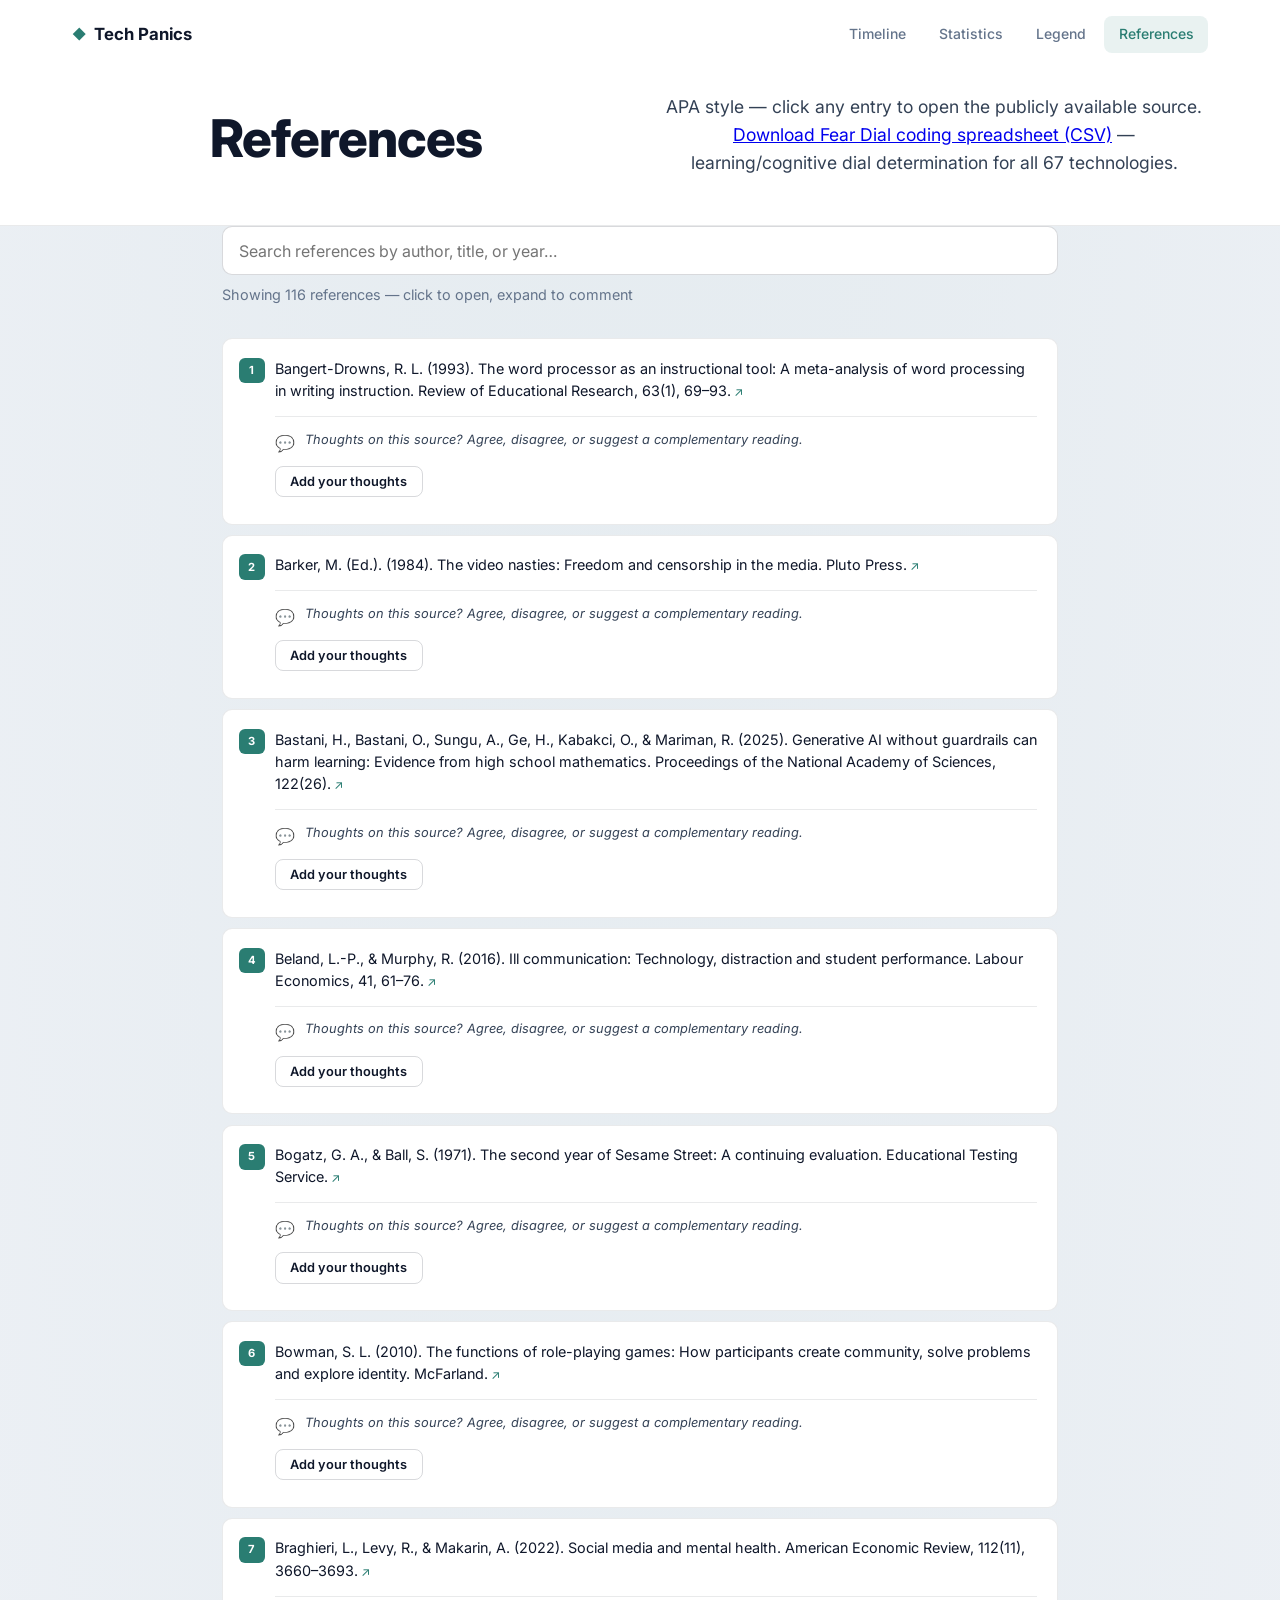
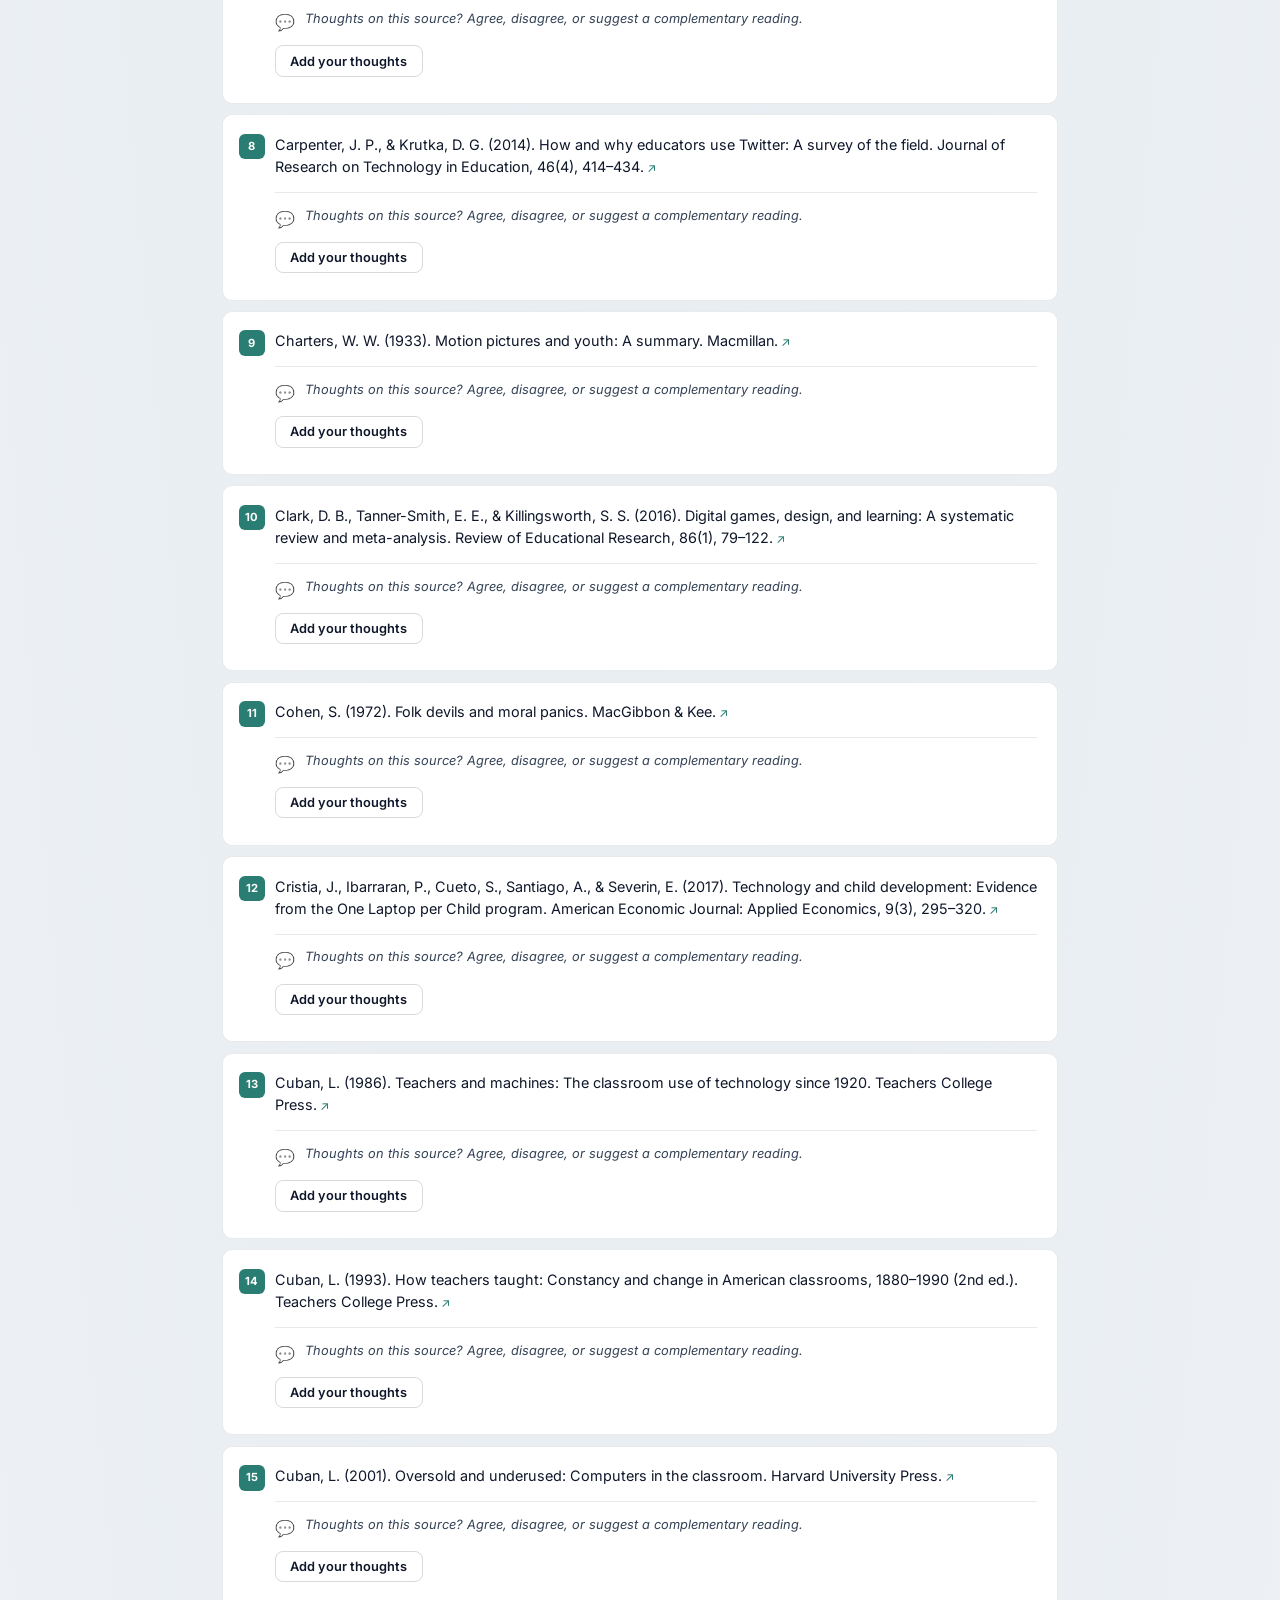
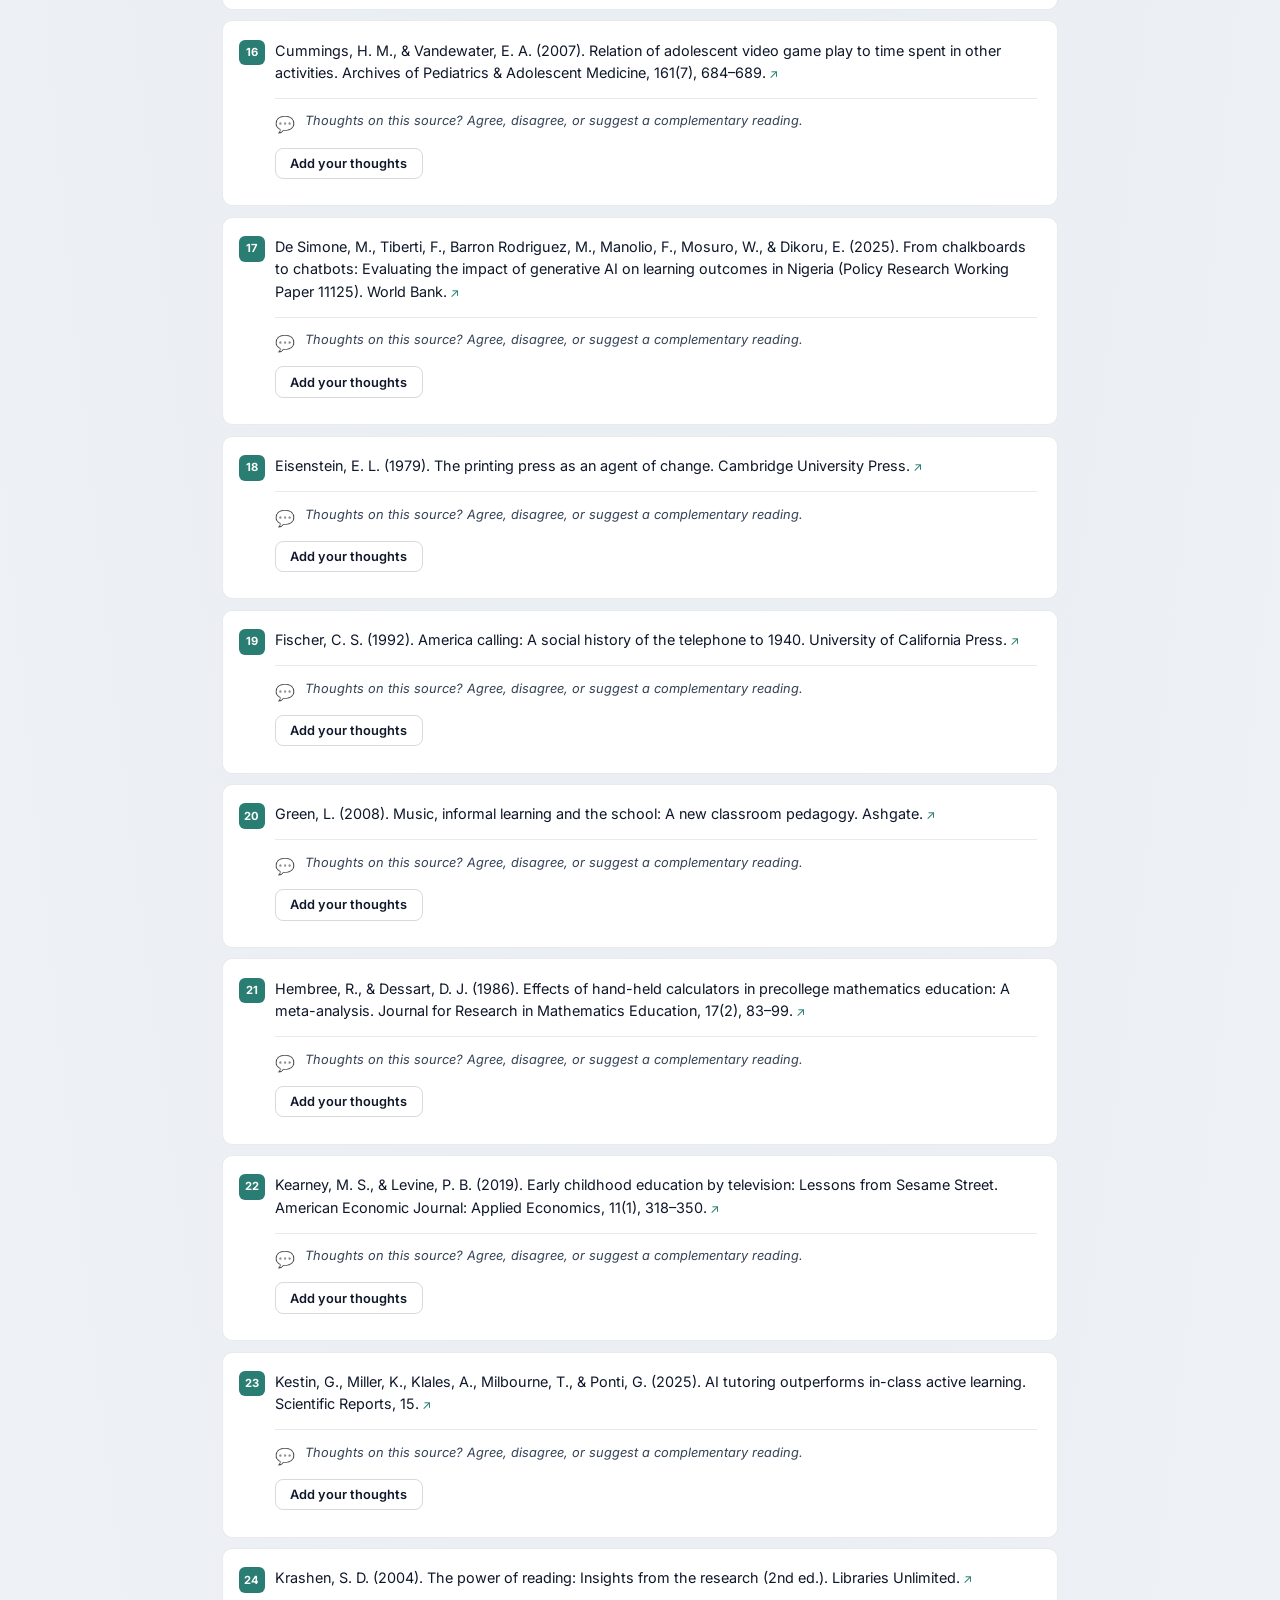
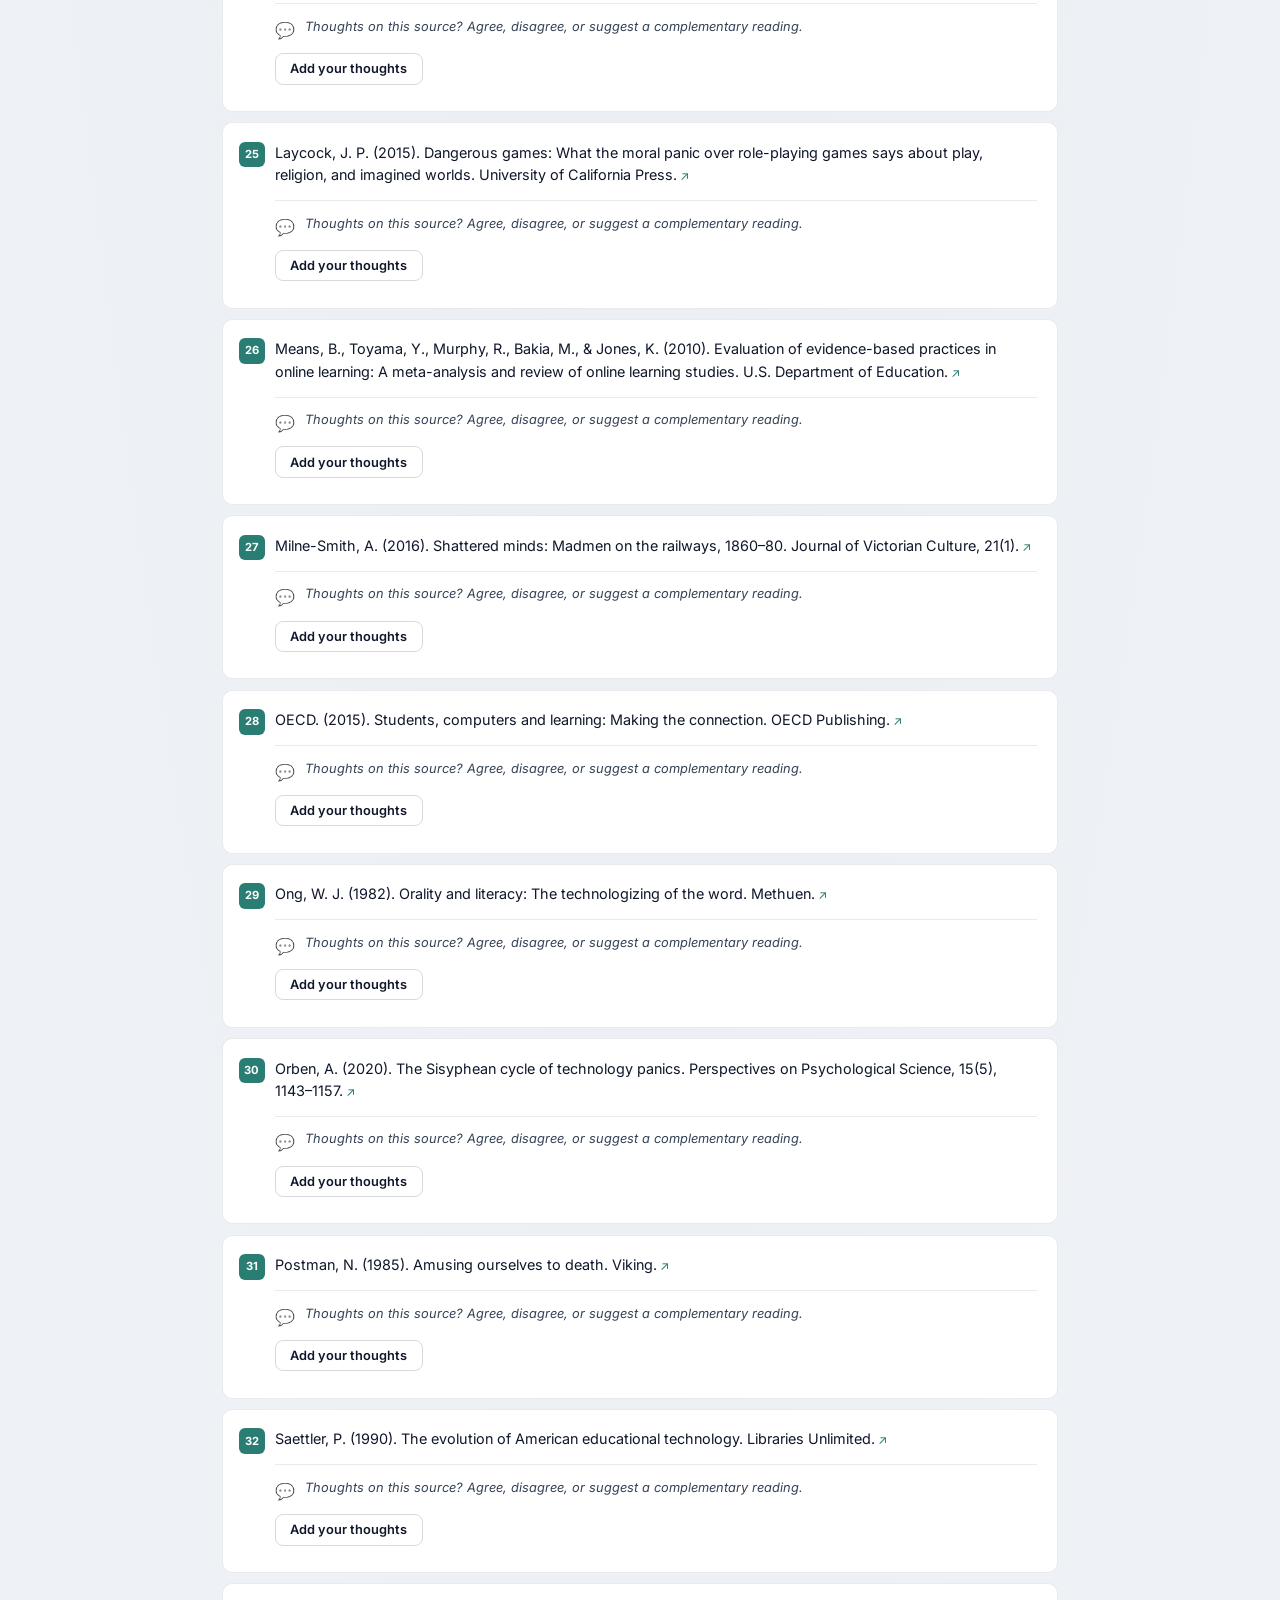
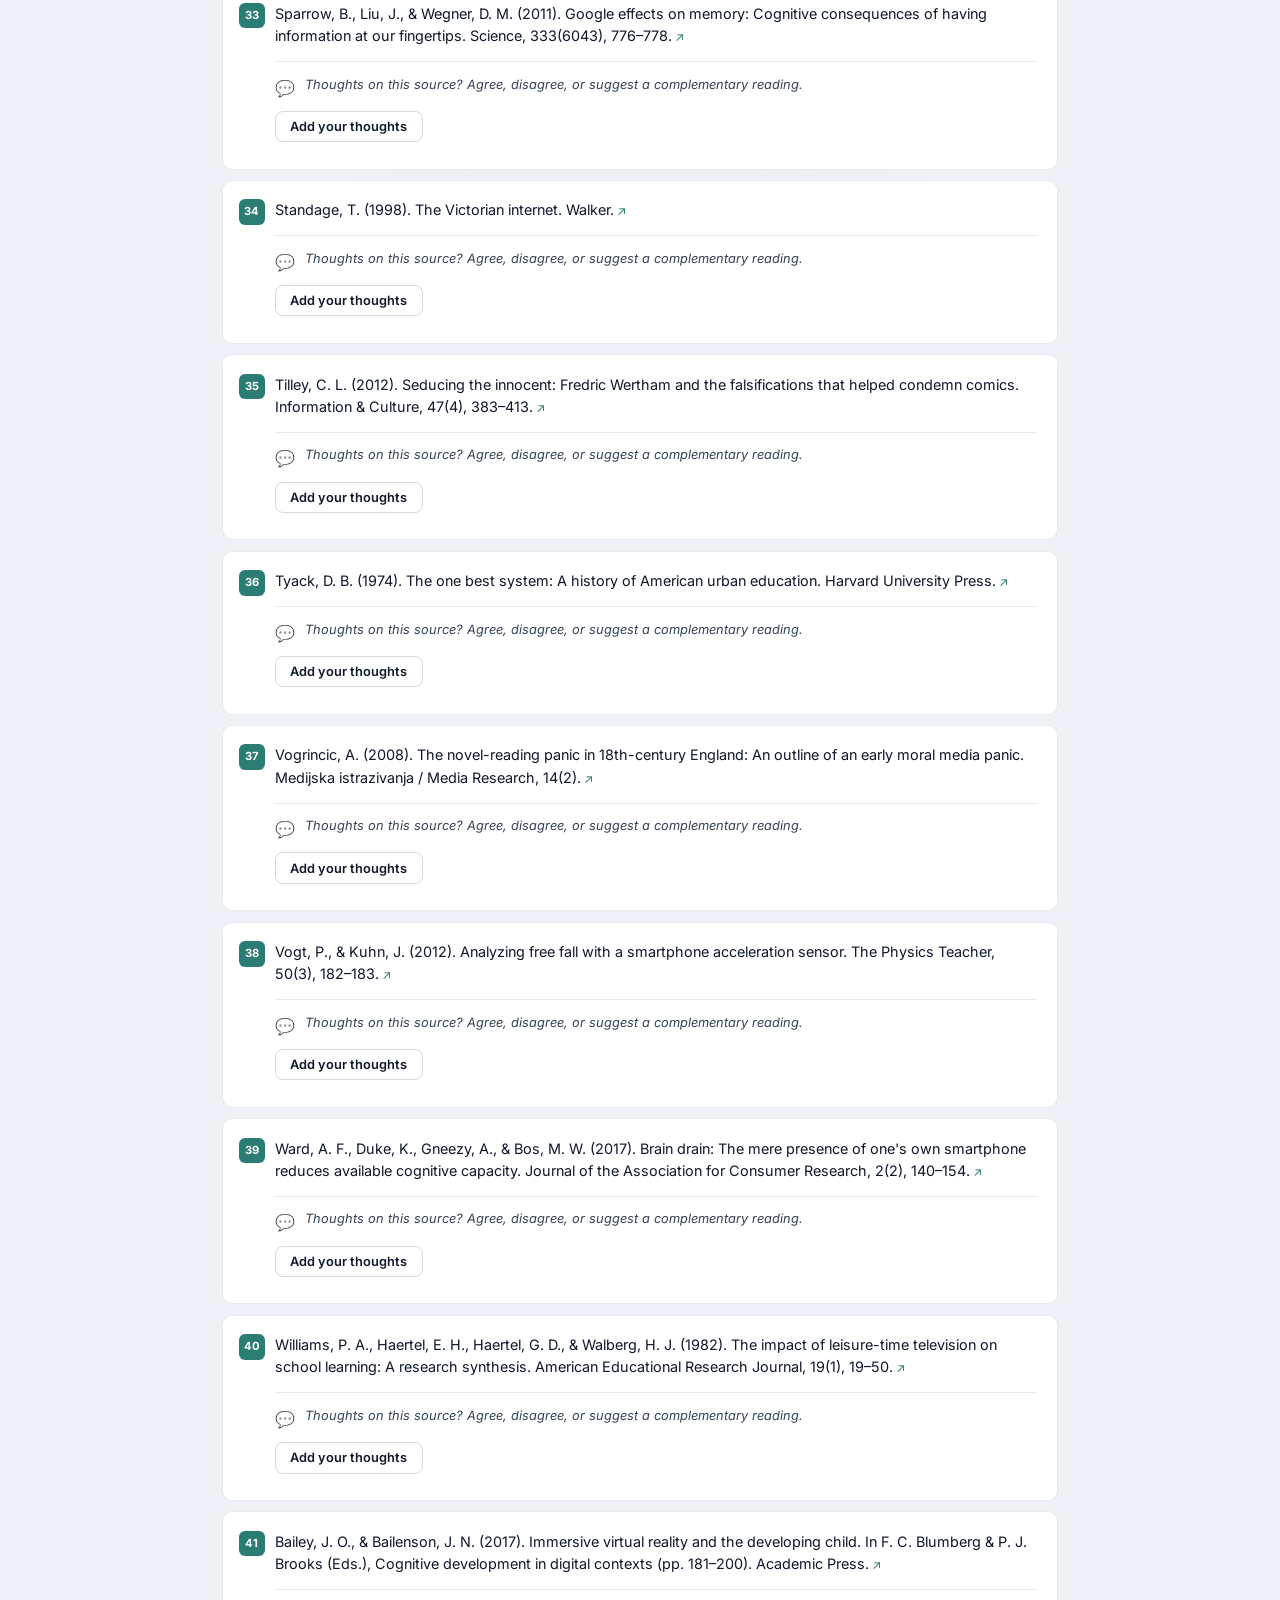
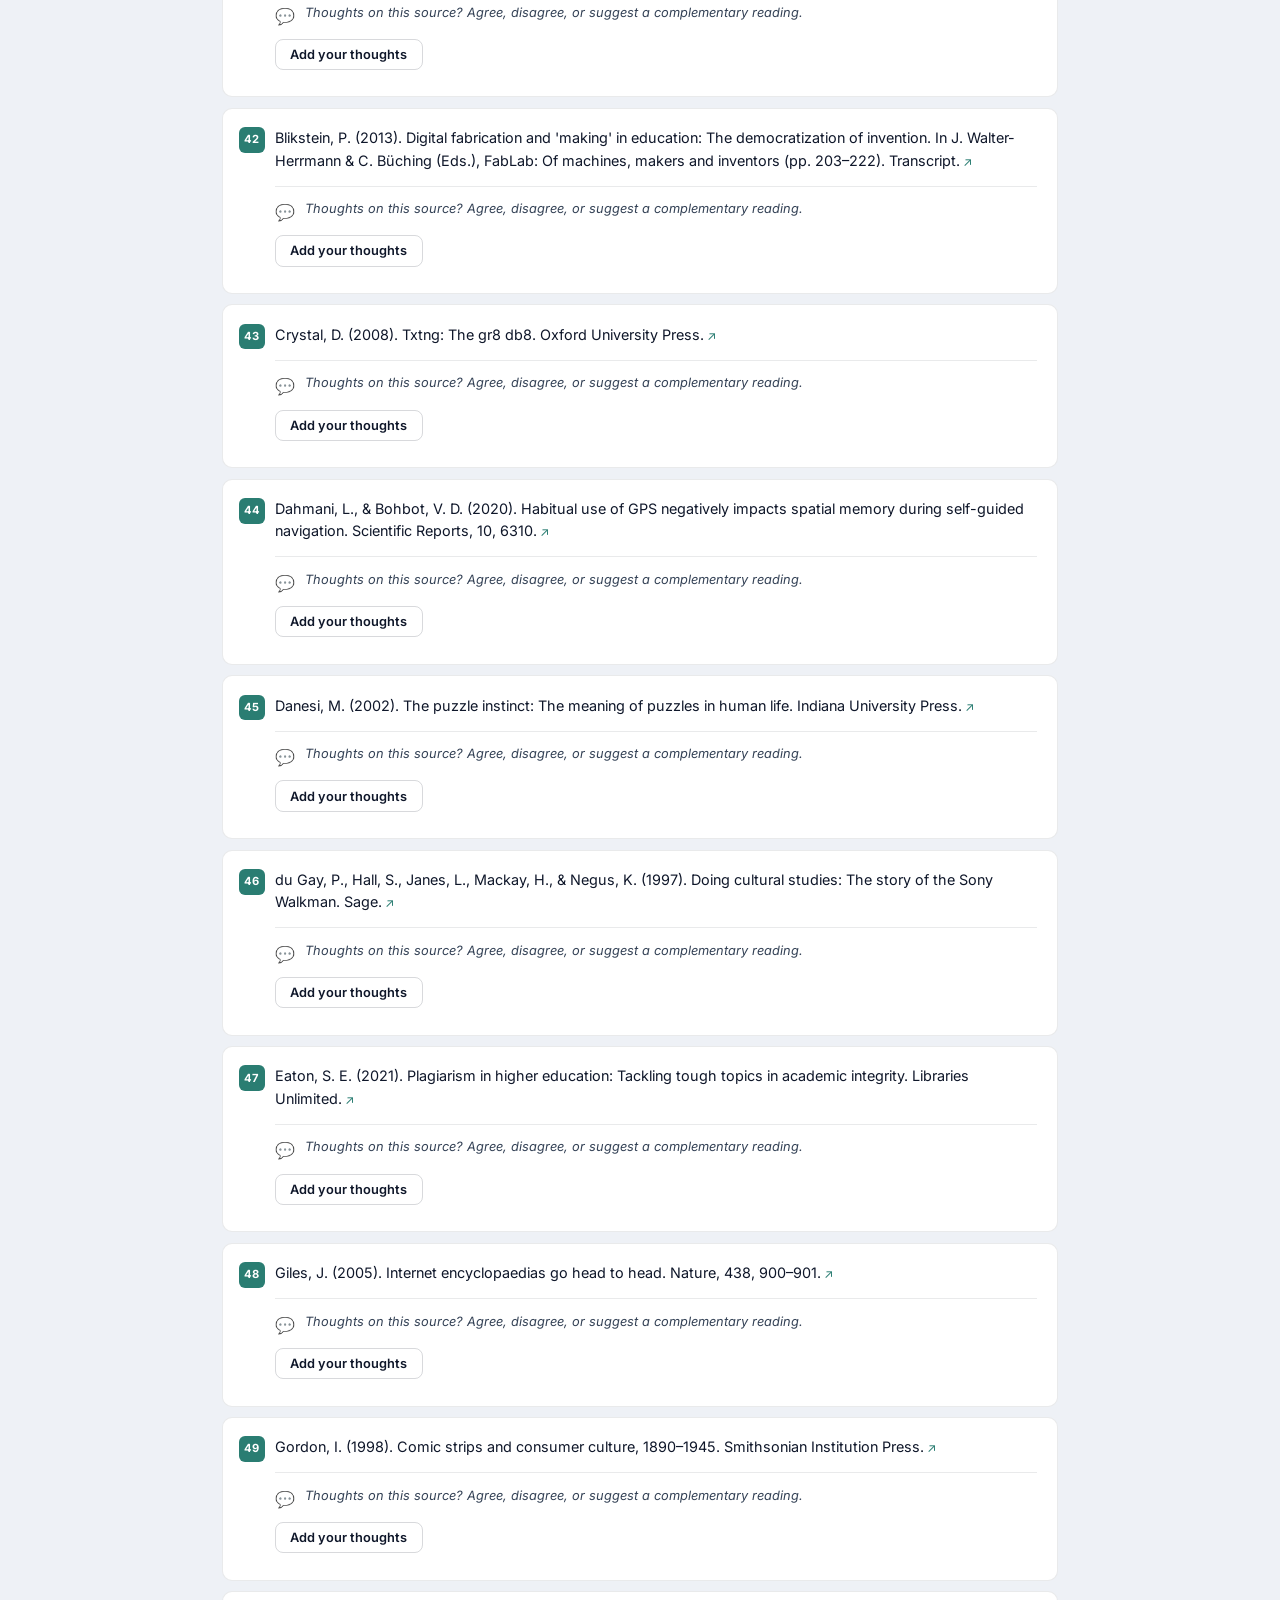
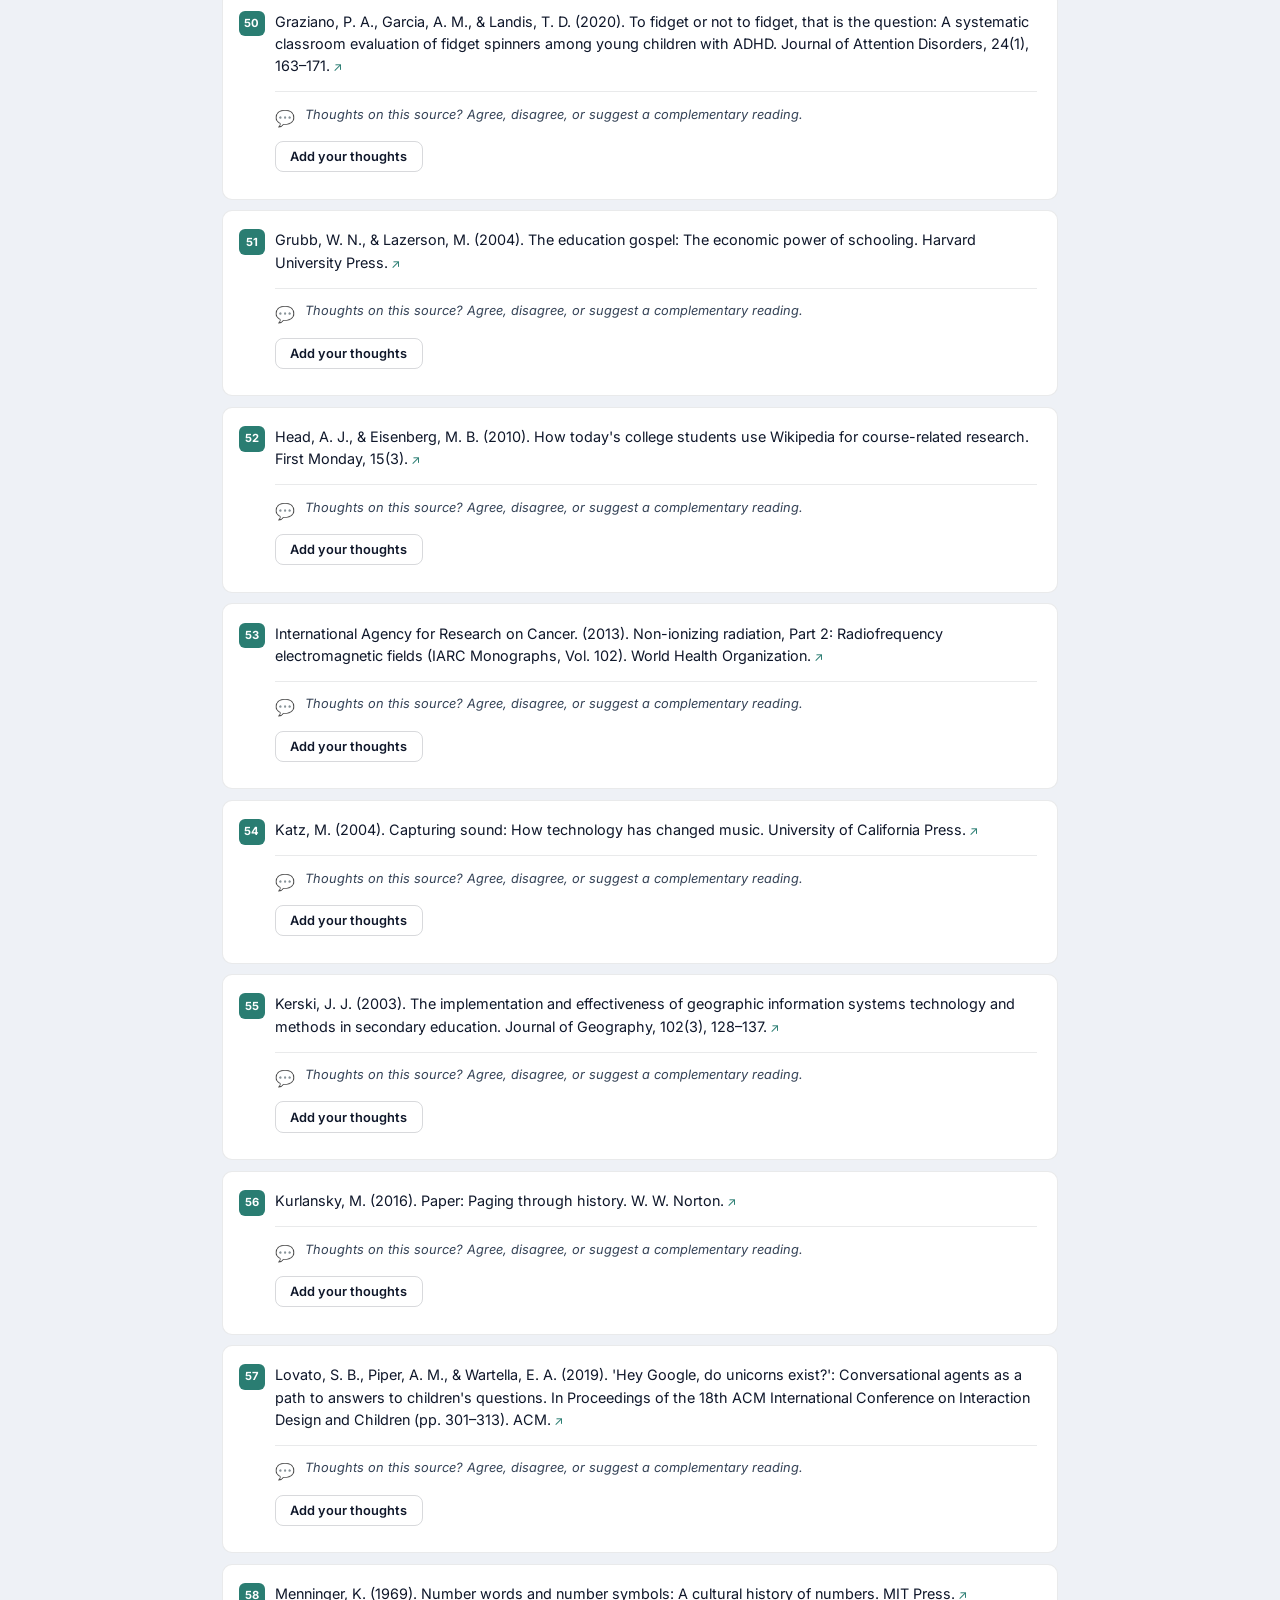
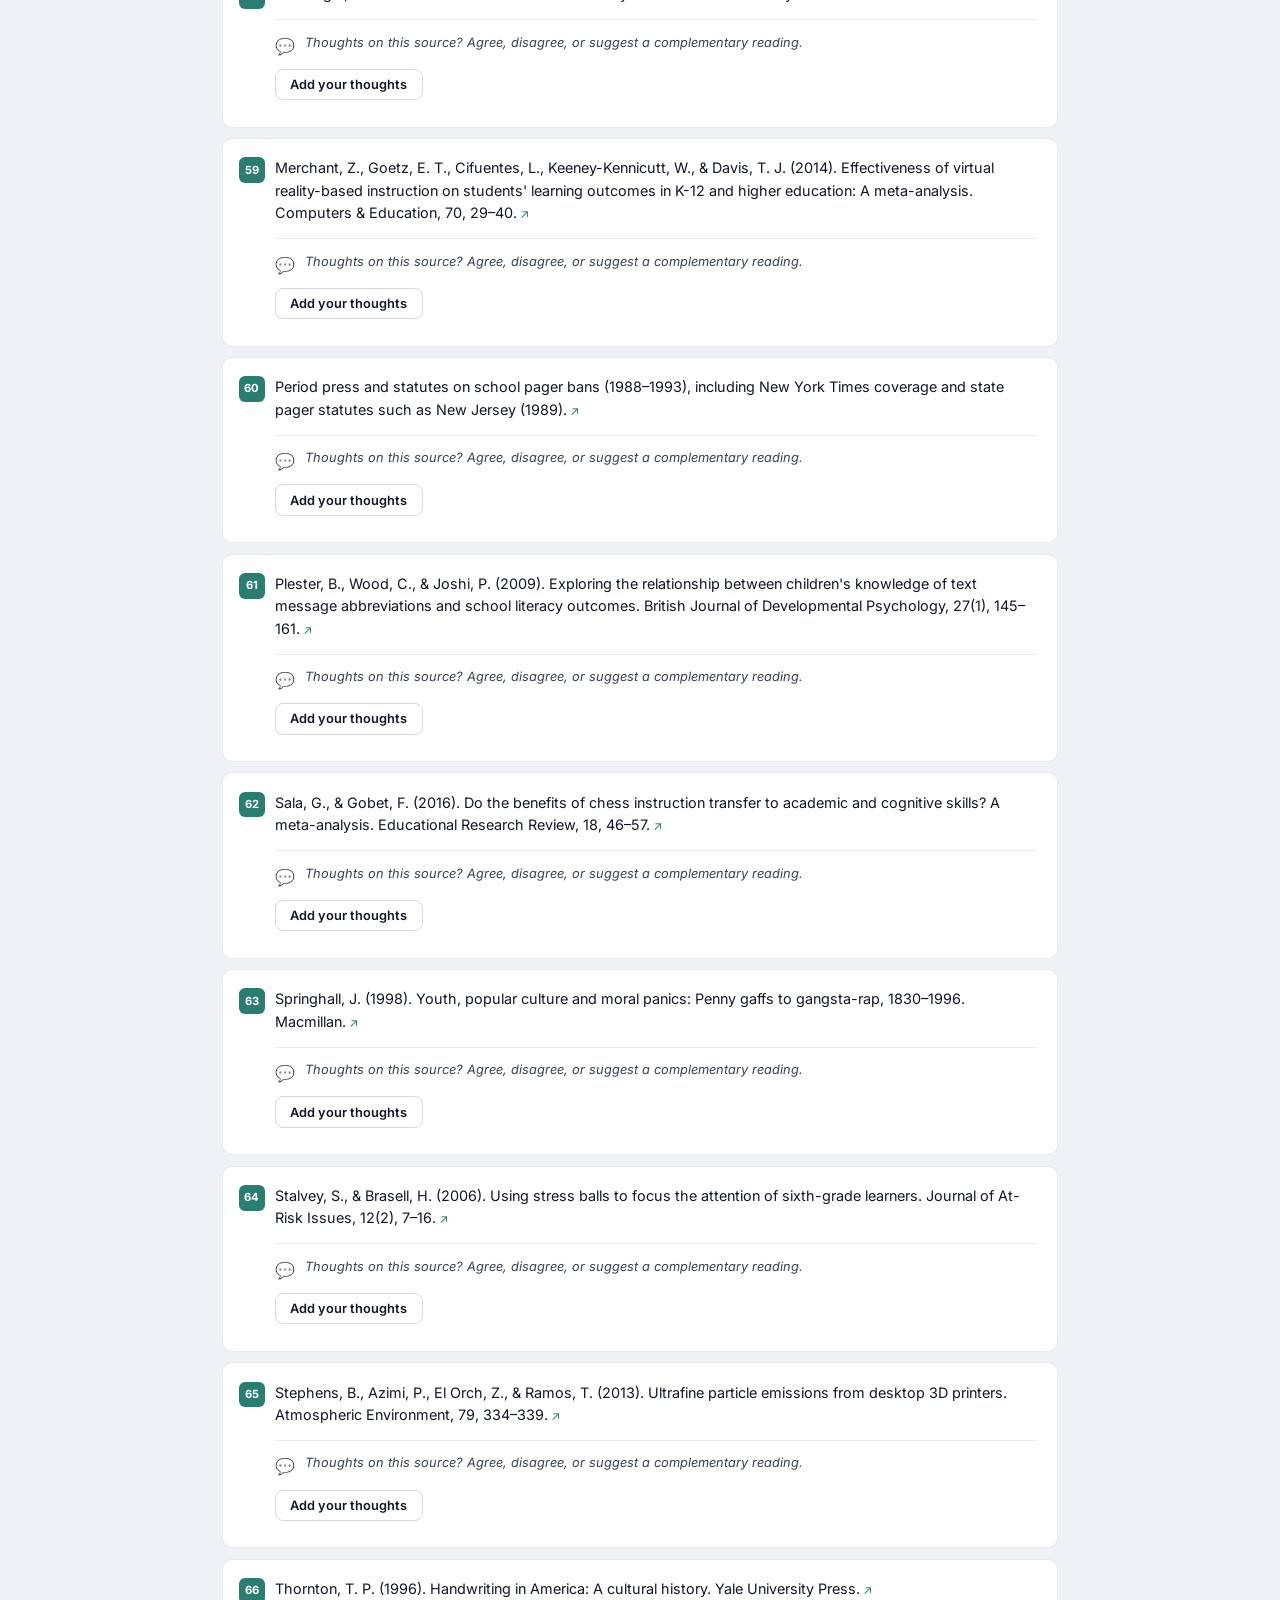
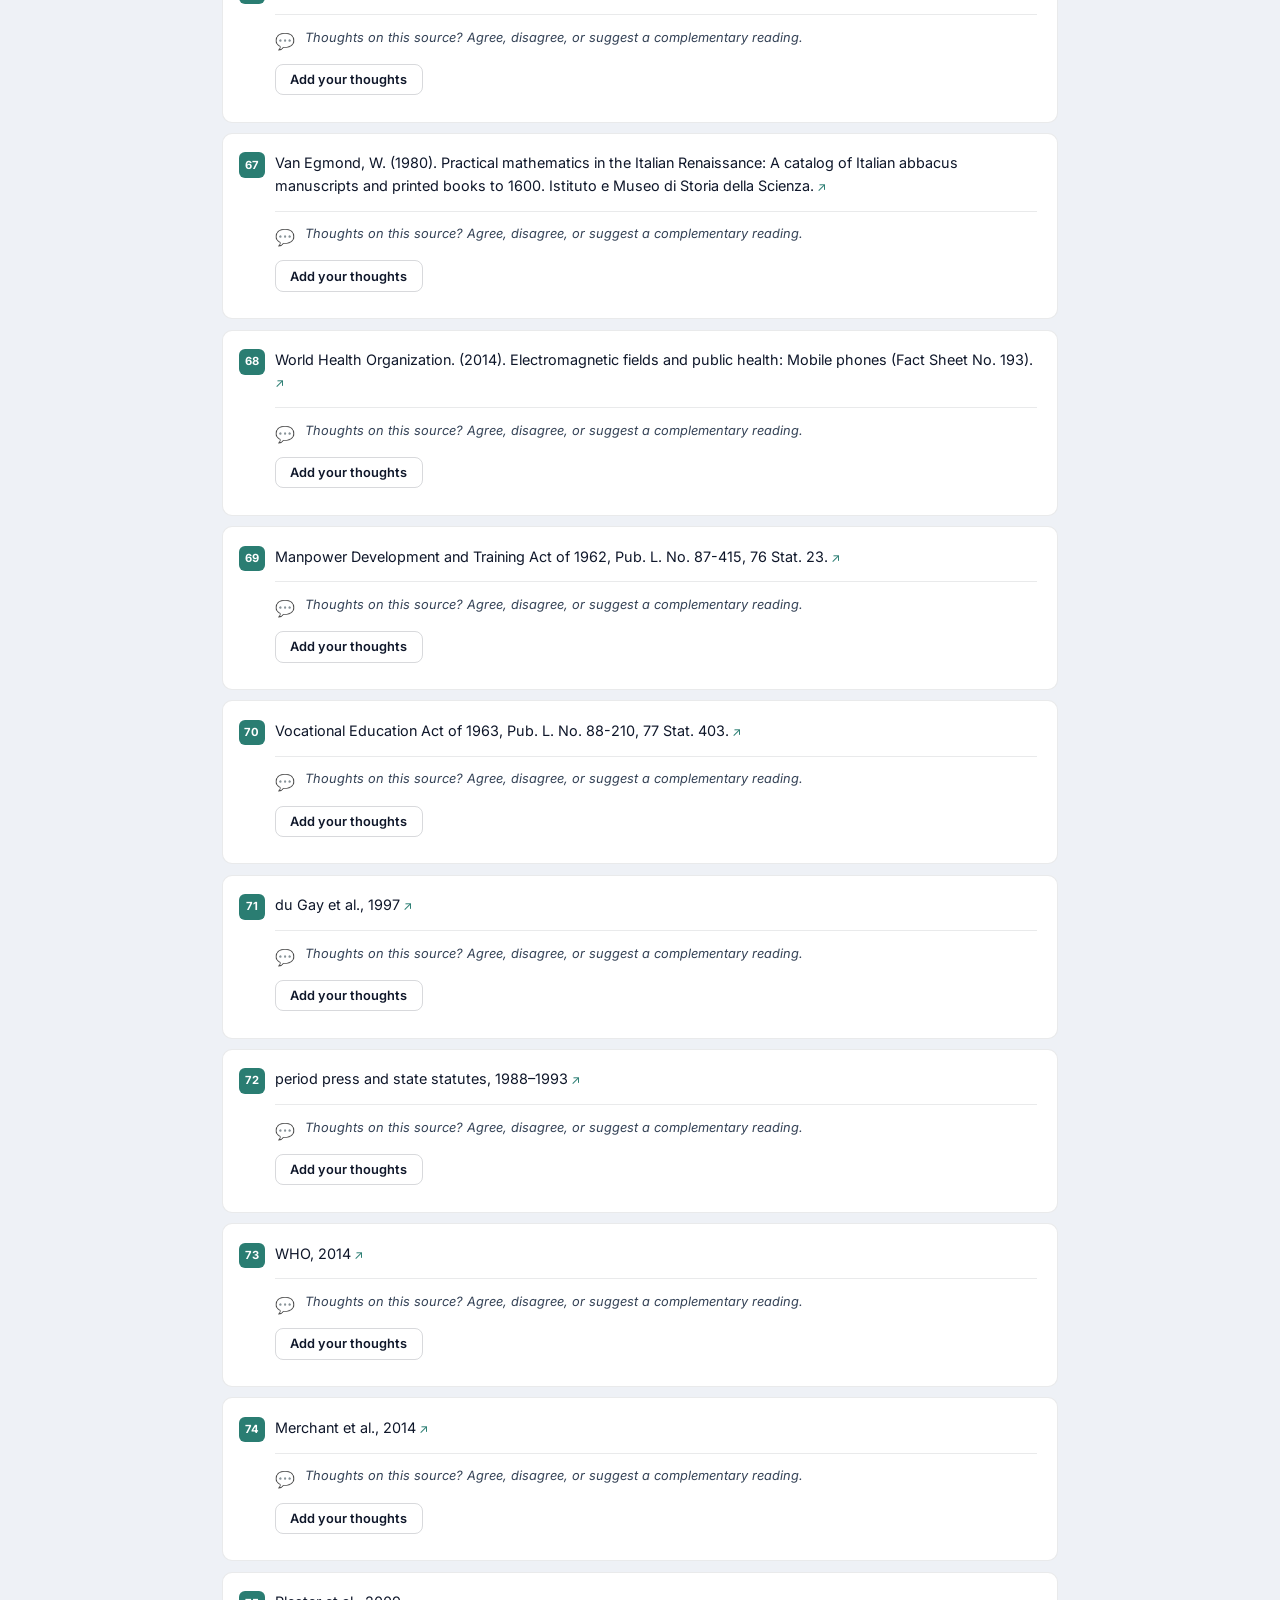
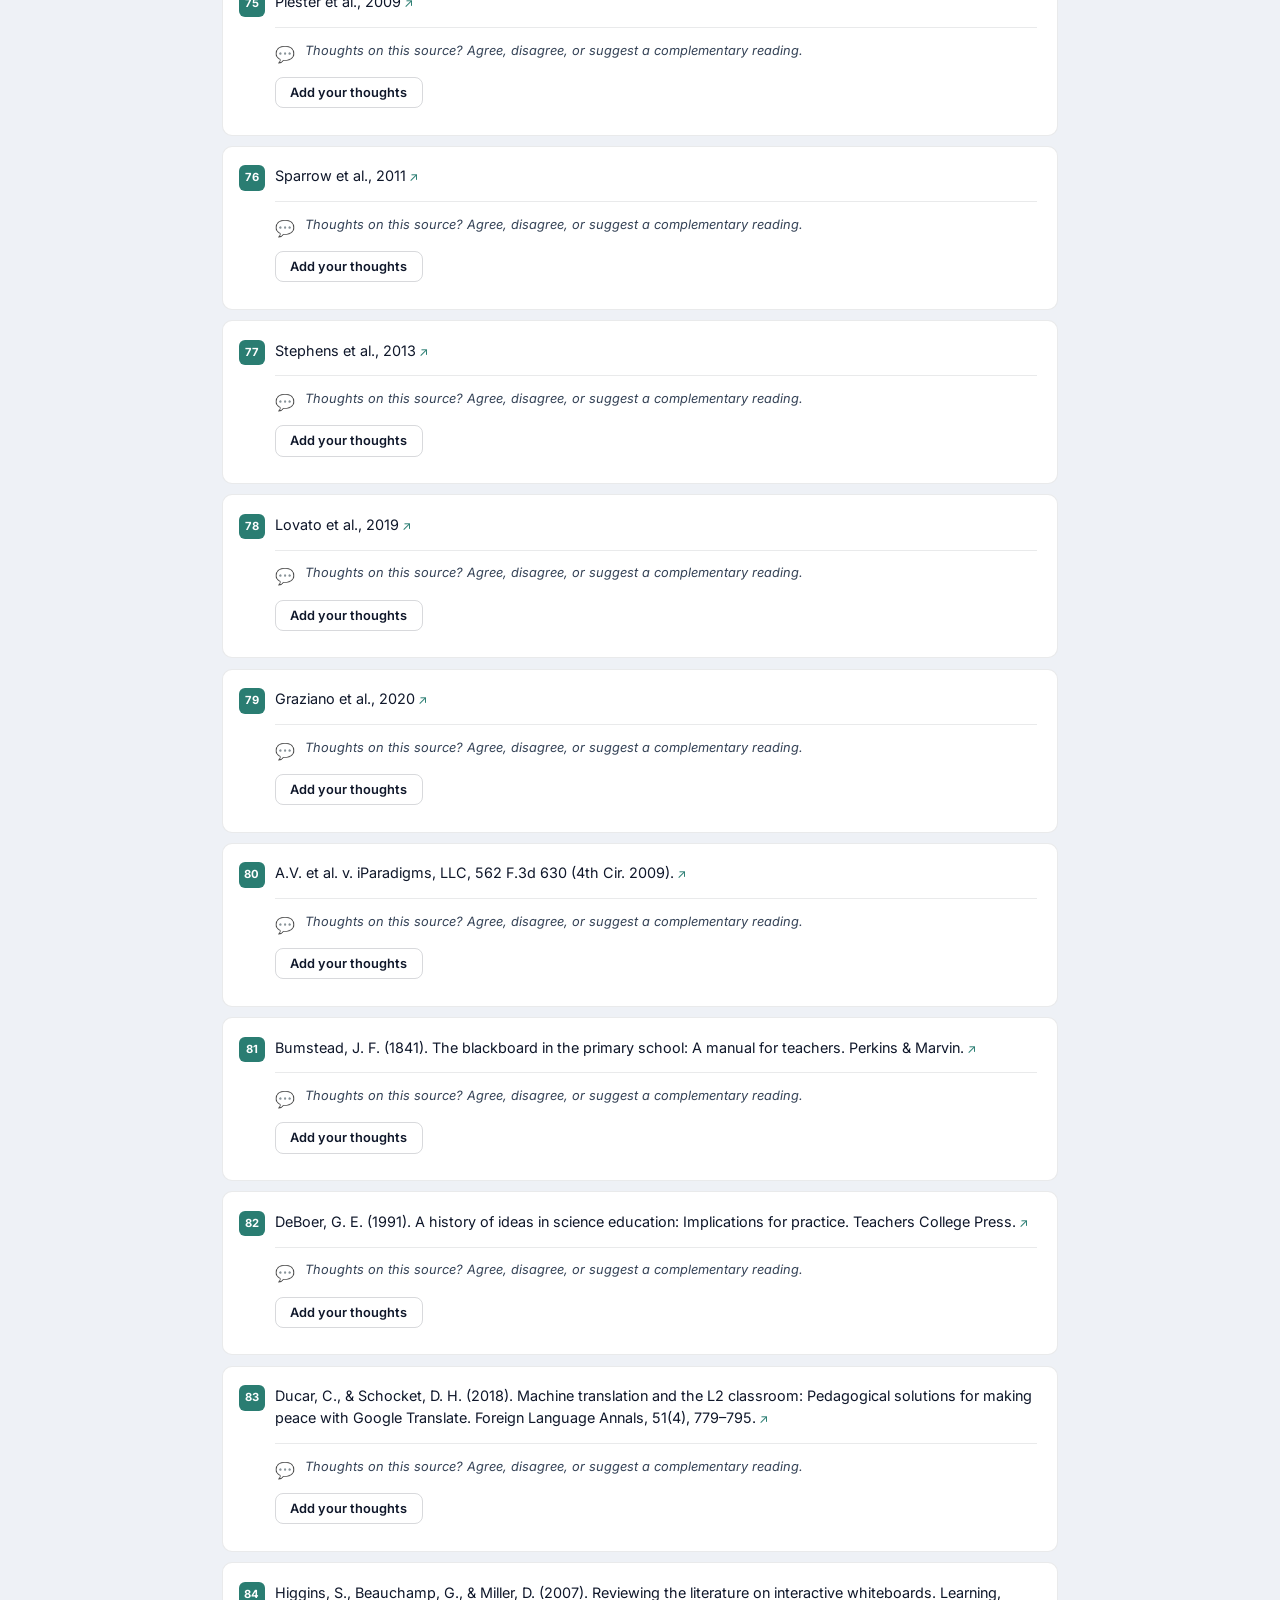
==== commit abfe79c3: "Add detailed learning-only Fear Dial determination columns to the CSV. Each row now explains scope, " ====
--- a/references.html
+++ b/references.html
@@ -25,7 +25,7 @@
     </nav>
     <div class="hero hero--compact">
       <h1>References</h1>
-      <p class="hero-subtitle">APA style — click any entry to open the publicly available source. <a href="data/fear-dial-coding.csv" download="fear-dial-coding.csv">Download Fear Dial coding spreadsheet (CSV)</a></p>
+      <p class="hero-subtitle">APA style — click any entry to open the publicly available source. <a href="data/fear-dial-coding.csv" download="fear-dial-coding.csv">Download Fear Dial coding spreadsheet (CSV)</a> — learning/cognitive dial determination for all 67 technologies.</p>
     </div>
   </header>
 
--- a/styles.css
+++ b/styles.css
@@ -1739,6 +1739,64 @@
 }
 
 .dial-method-note a:hover {
+  text-decoration: underline;
+}
+
+.dial-method-download {
+  margin-top: 1.15rem;
+  padding: 1rem 1.1rem;
+  border: 1px solid var(--border);
+  border-radius: var(--radius);
+  background: color-mix(in srgb, var(--accent) 6%, #fff);
+}
+
+.dial-method-download__label {
+  margin: 0 !important;
+  font-size: 0.9rem !important;
+  font-weight: 700 !important;
+  color: var(--text) !important;
+}
+
+.dial-method-download__desc {
+  margin: 0.4rem 0 0.85rem !important;
+  font-size: 0.84rem !important;
+  line-height: 1.5 !important;
+  color: var(--text-secondary) !important;
+}
+
+.dial-method-download__actions {
+  display: flex;
+  flex-wrap: wrap;
+  align-items: center;
+  gap: 0.75rem 1.1rem;
+}
+
+.dial-method-download__btn {
+  display: inline-flex;
+  align-items: center;
+  justify-content: center;
+  padding: 0.55rem 1rem;
+  border-radius: var(--radius);
+  background: var(--accent);
+  color: #fff;
+  font-size: 0.875rem;
+  font-weight: 700;
+  text-decoration: none;
+}
+
+.dial-method-download__btn:hover {
+  filter: brightness(0.95);
+  text-decoration: none;
+}
+
+.dial-method-download__link {
+  font-size: 0.84rem;
+  font-weight: 600;
+  color: var(--accent);
+  text-decoration: none;
+}
+
+.dial-method-download__link:hover {
   text-decoration: underline;
 }
 
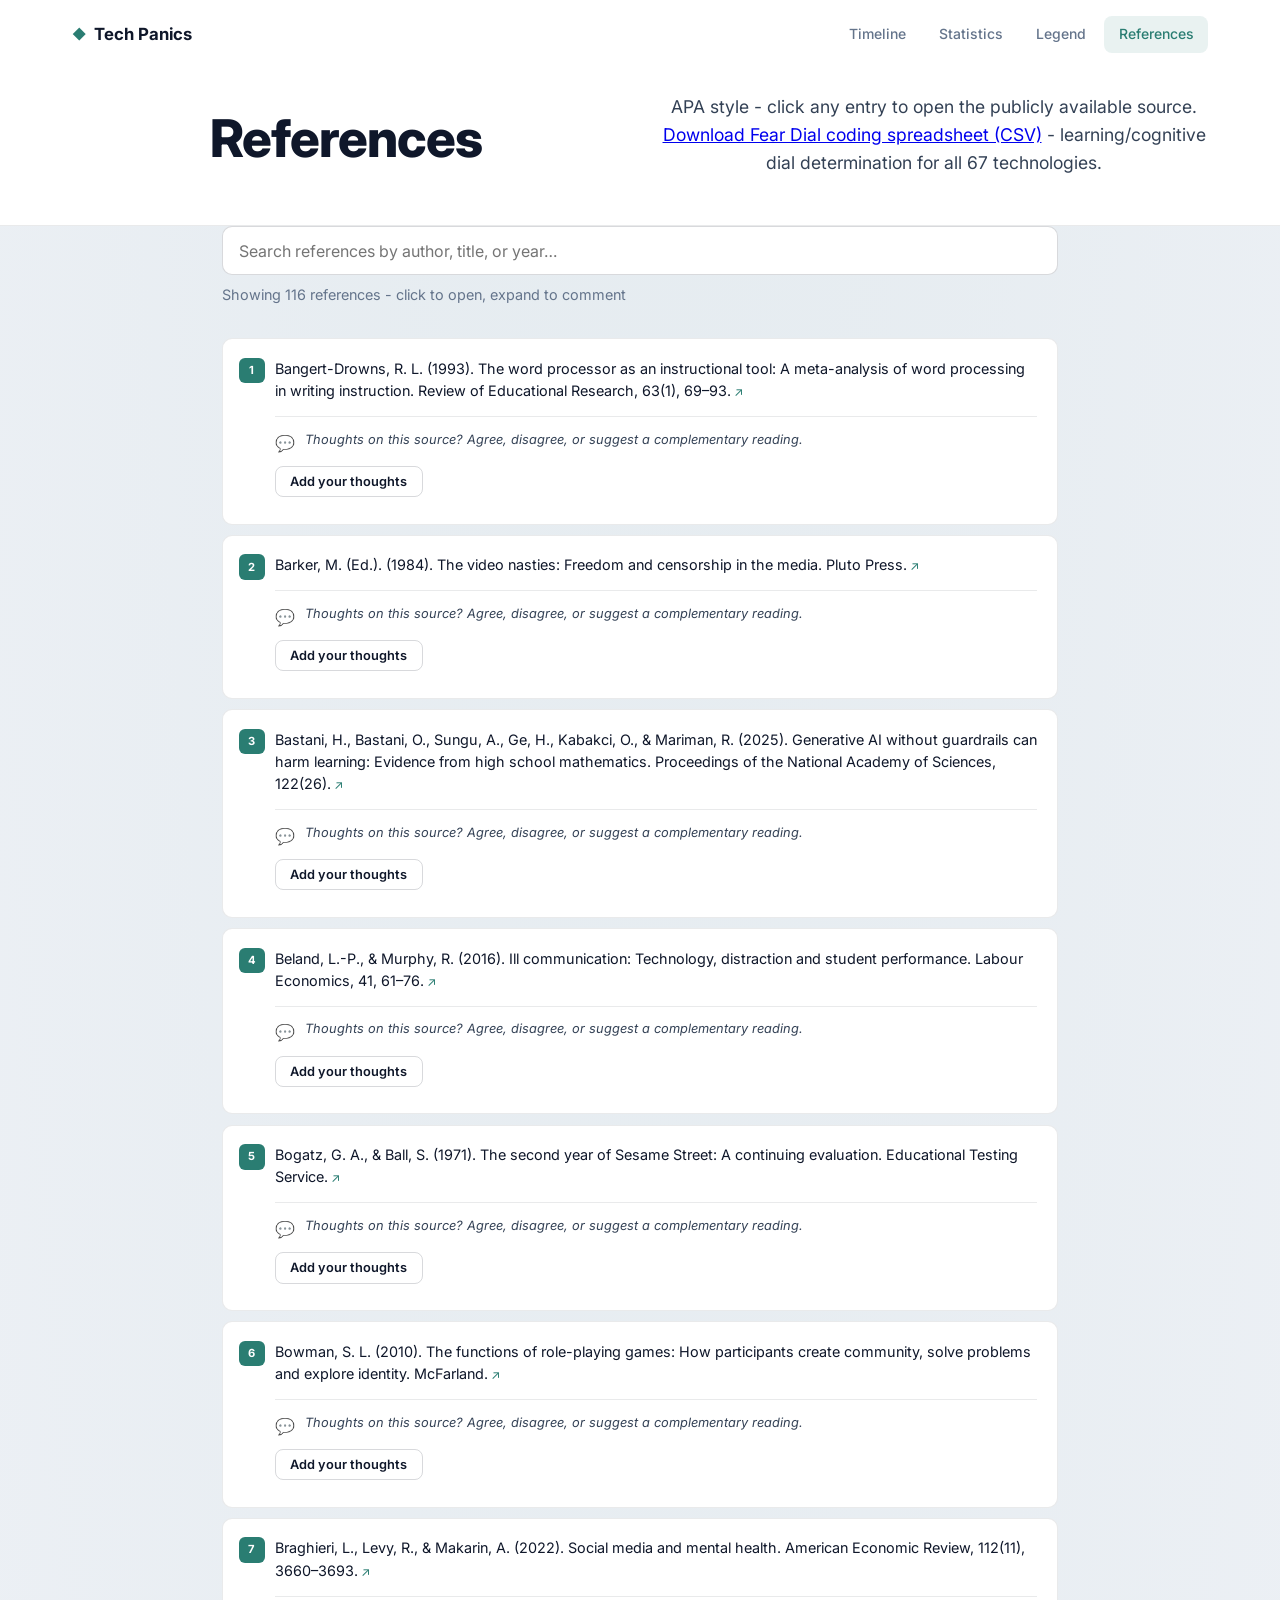
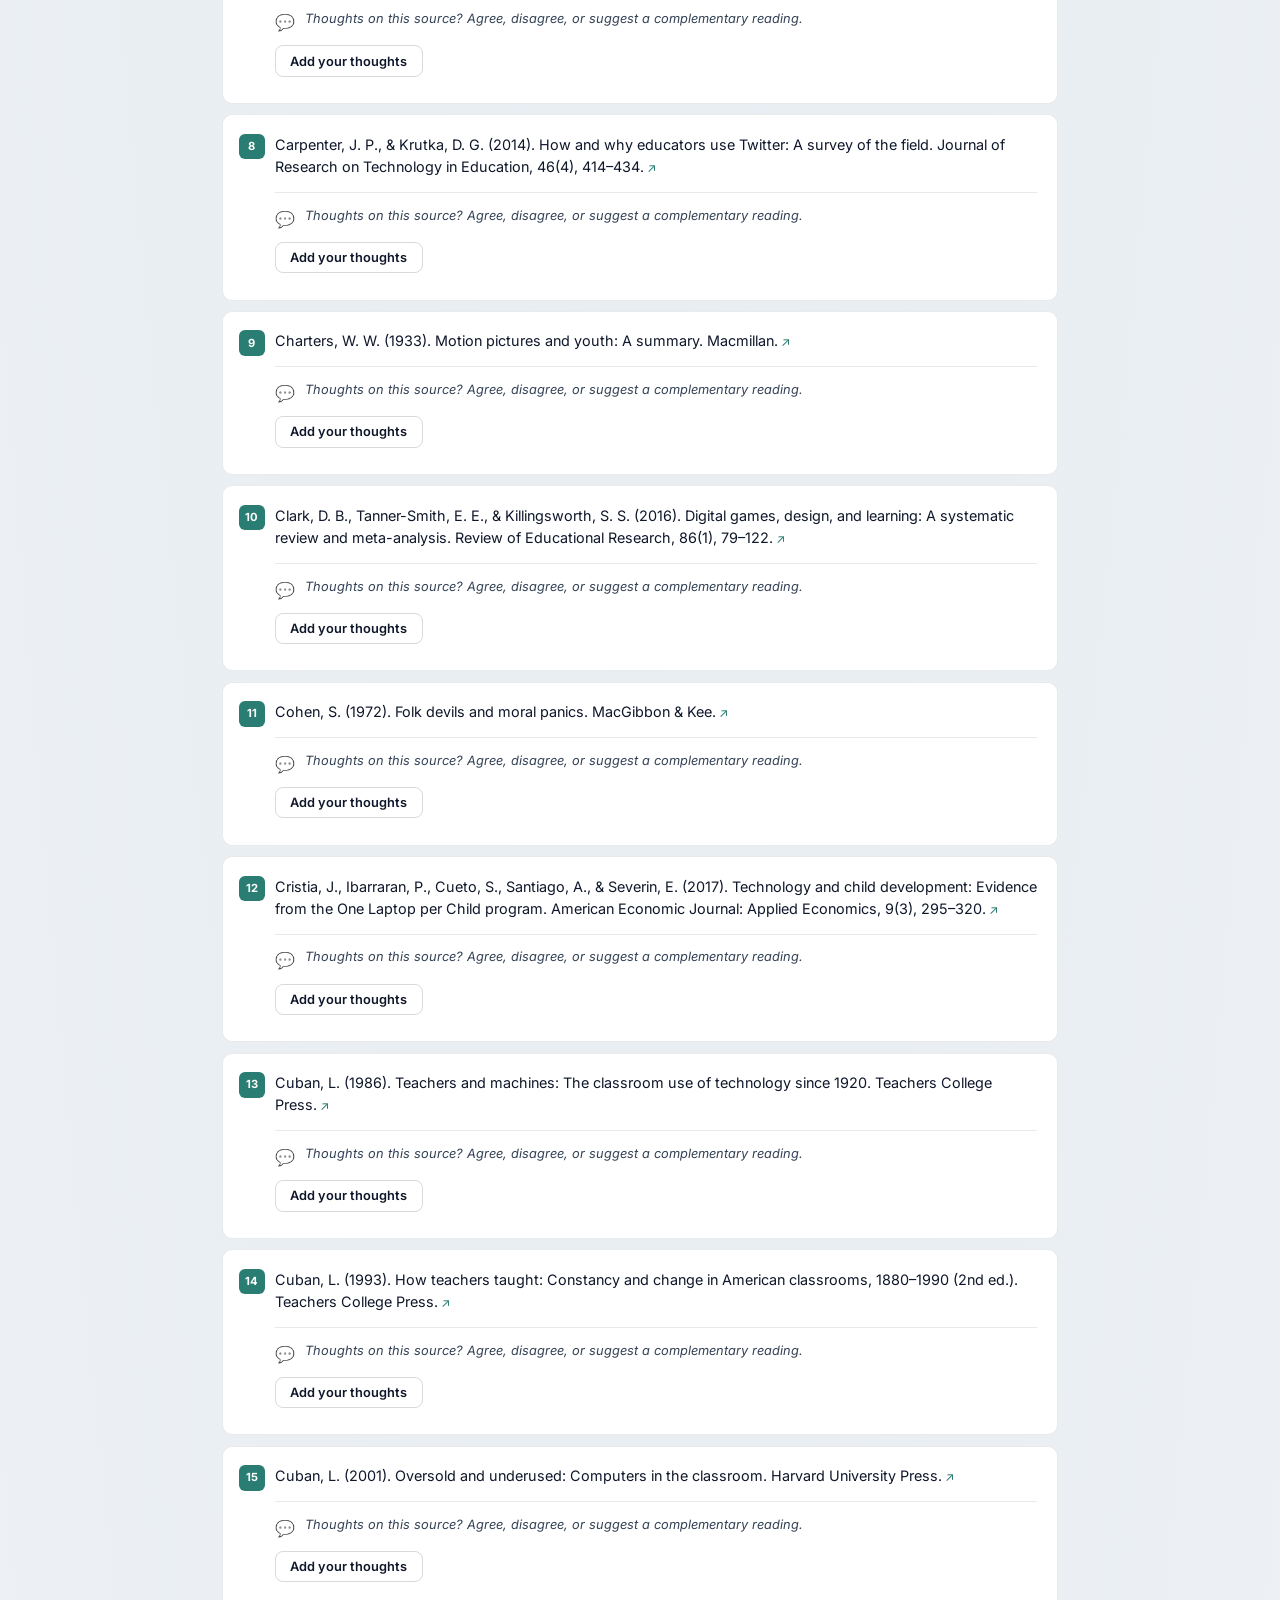
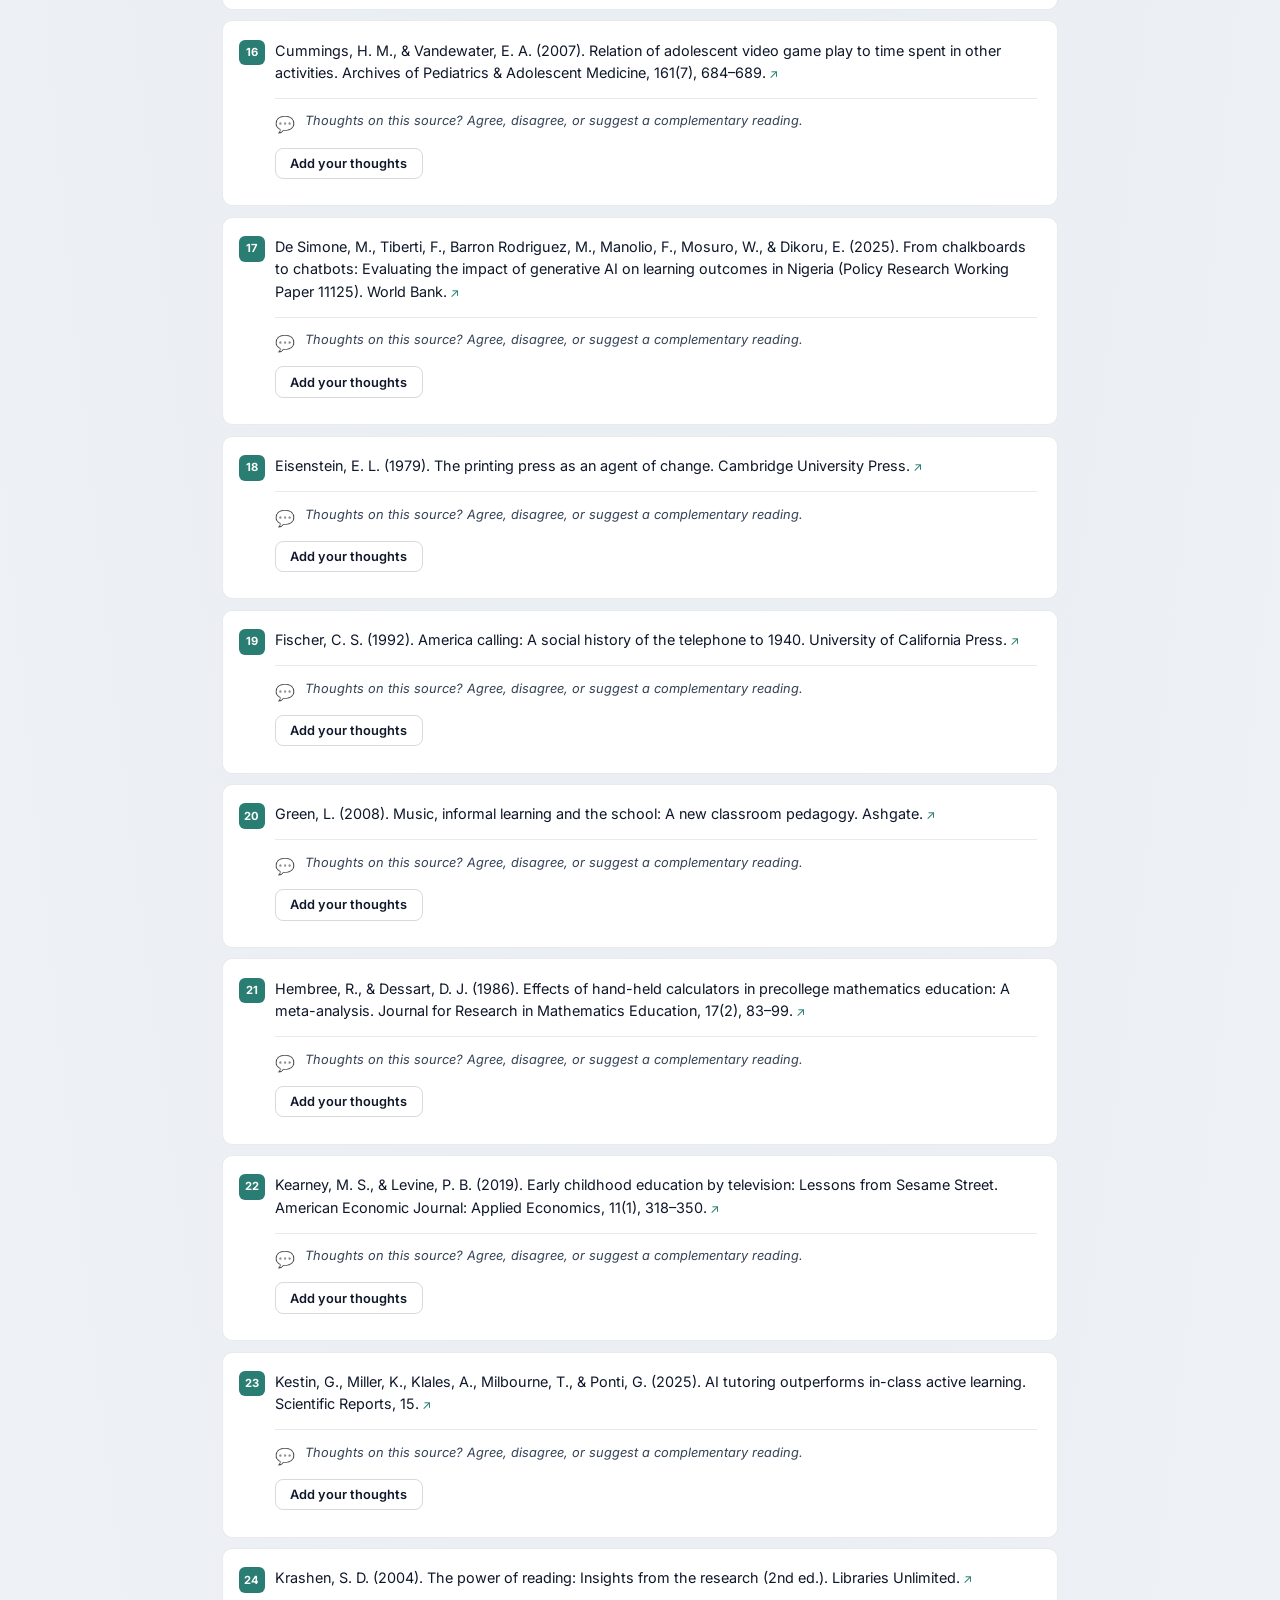
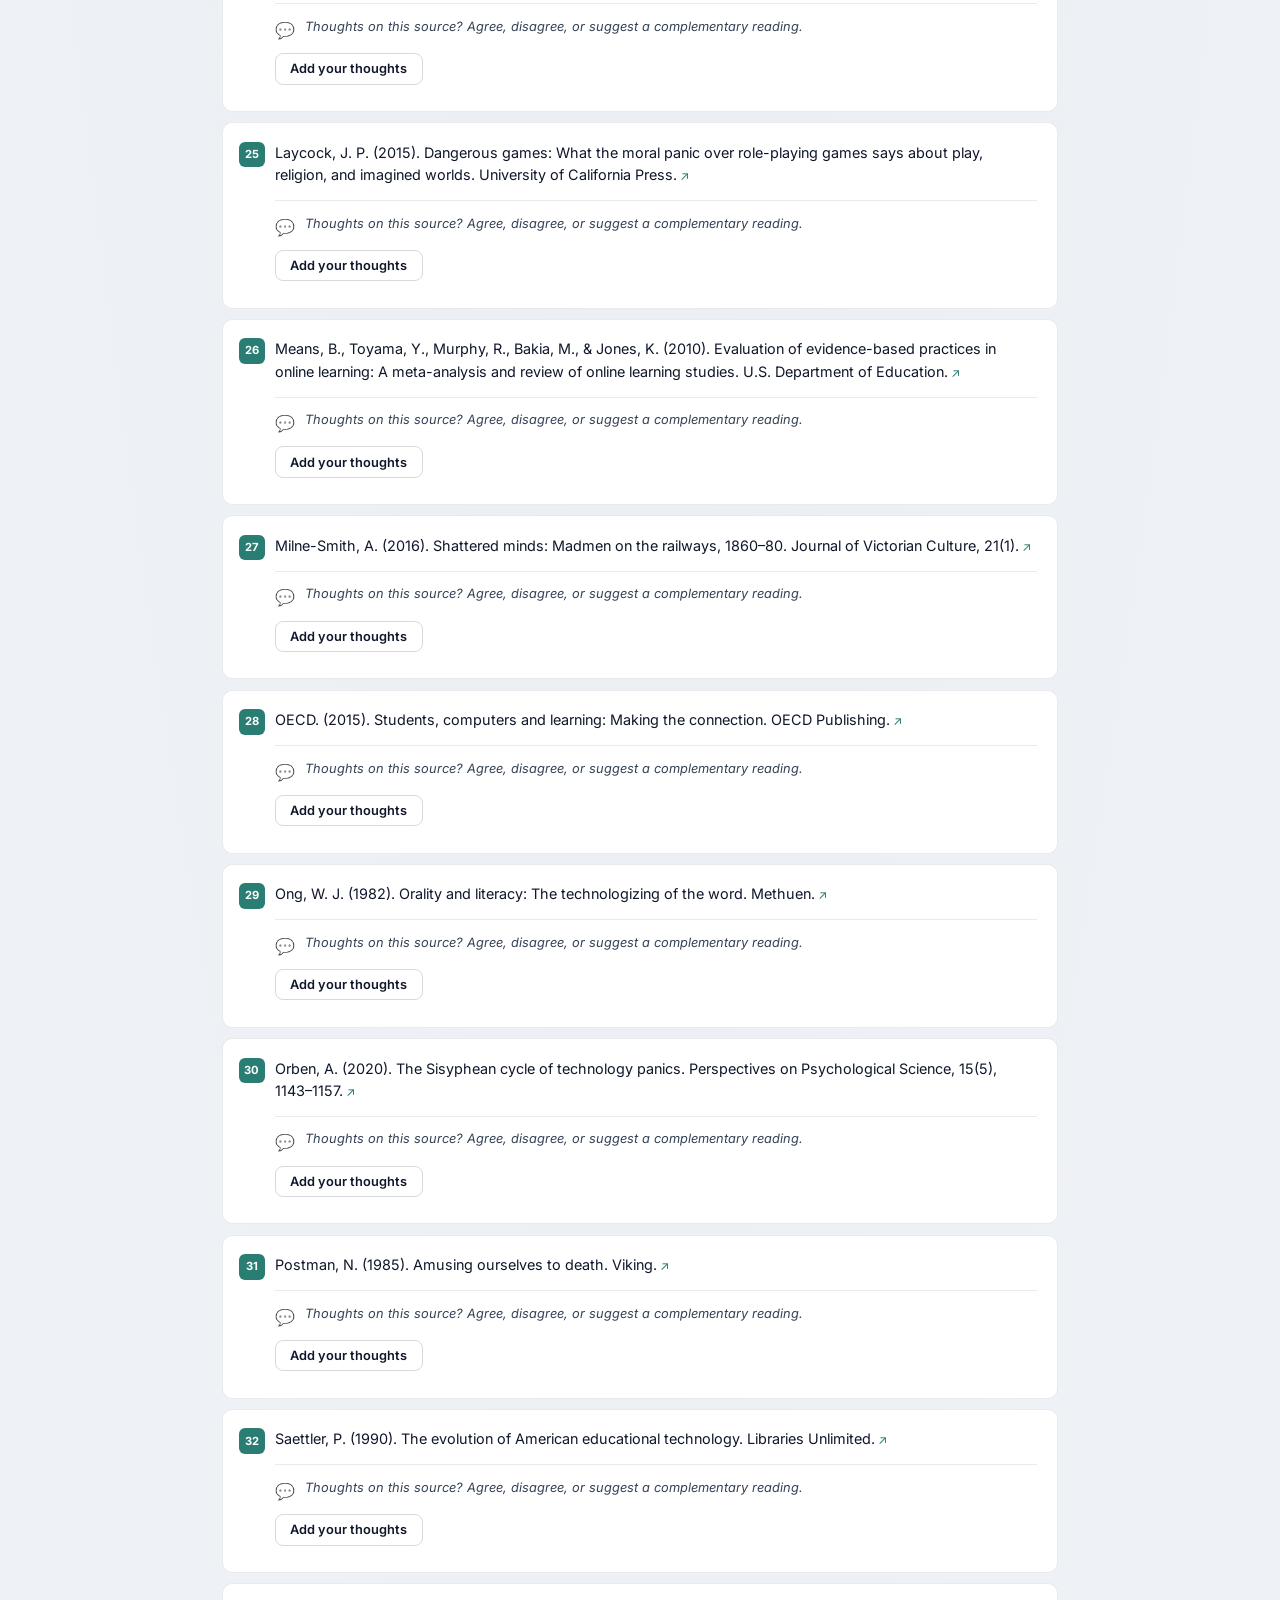
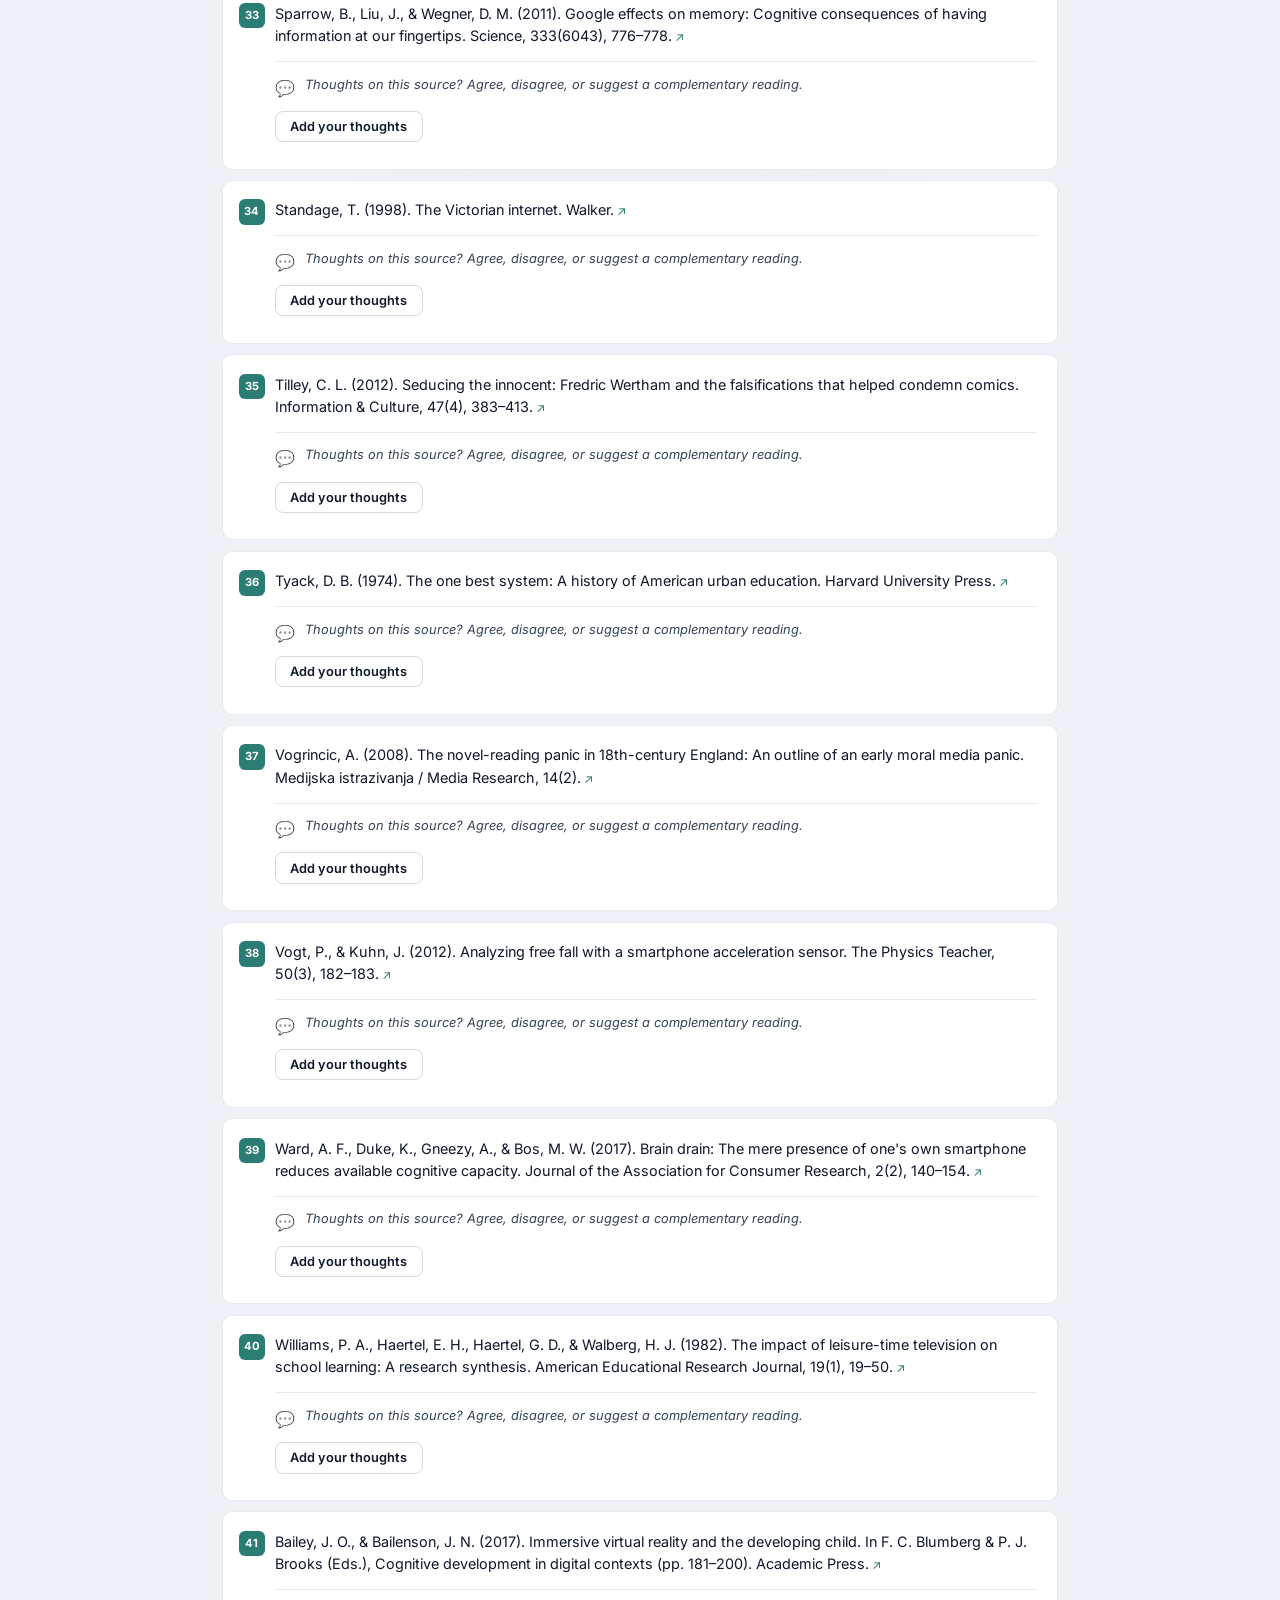
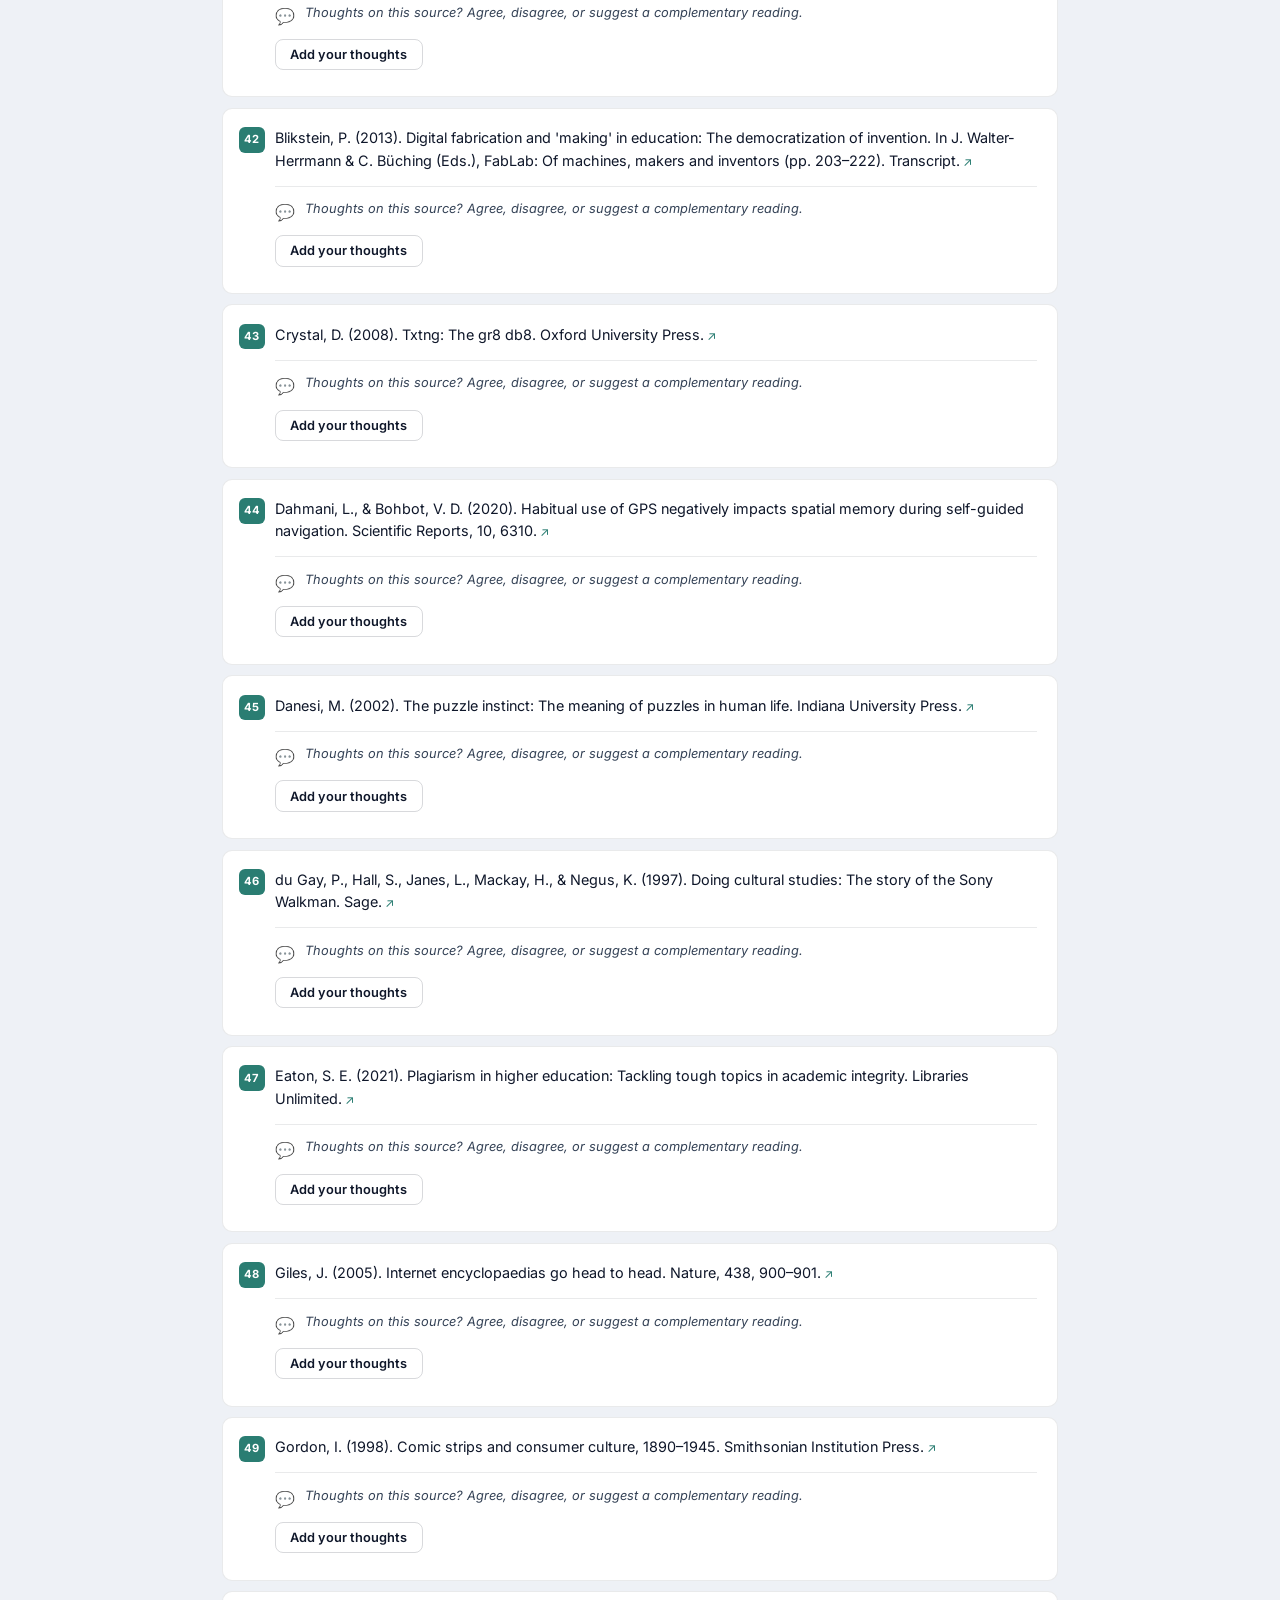
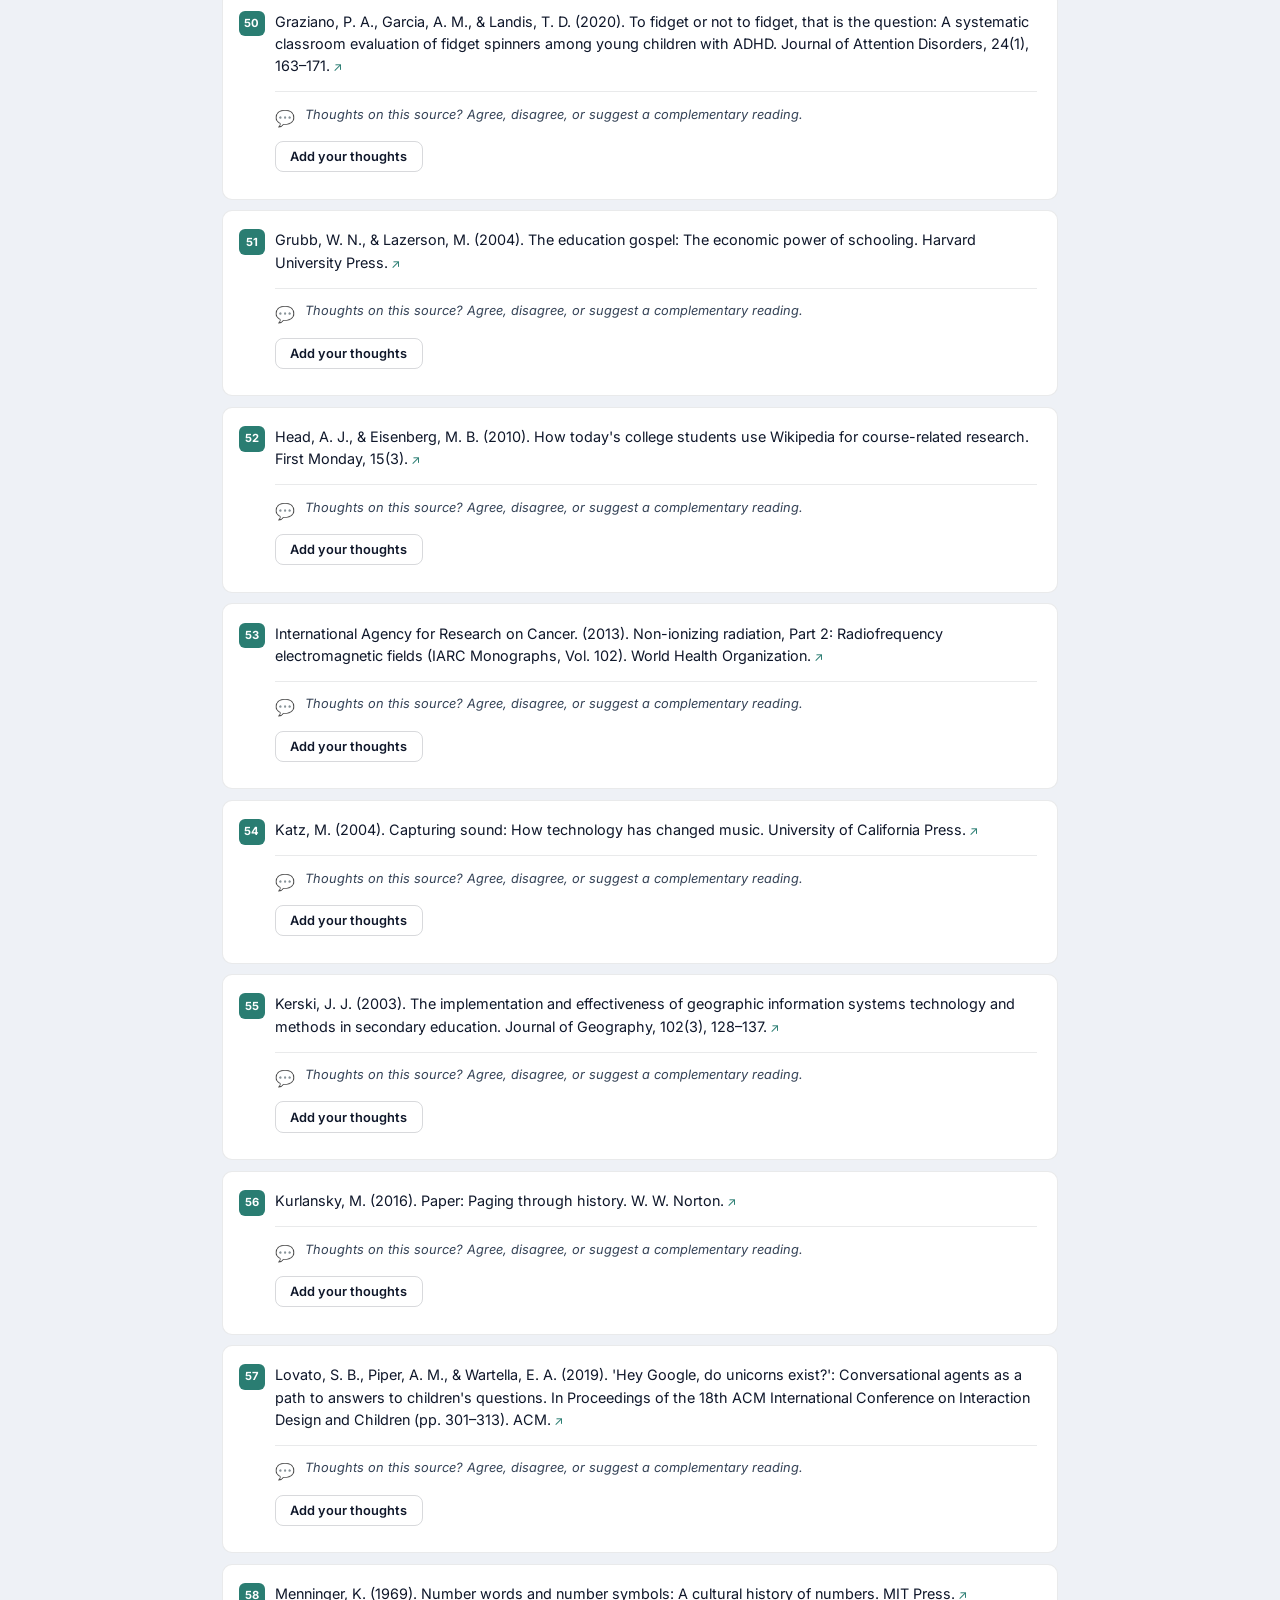
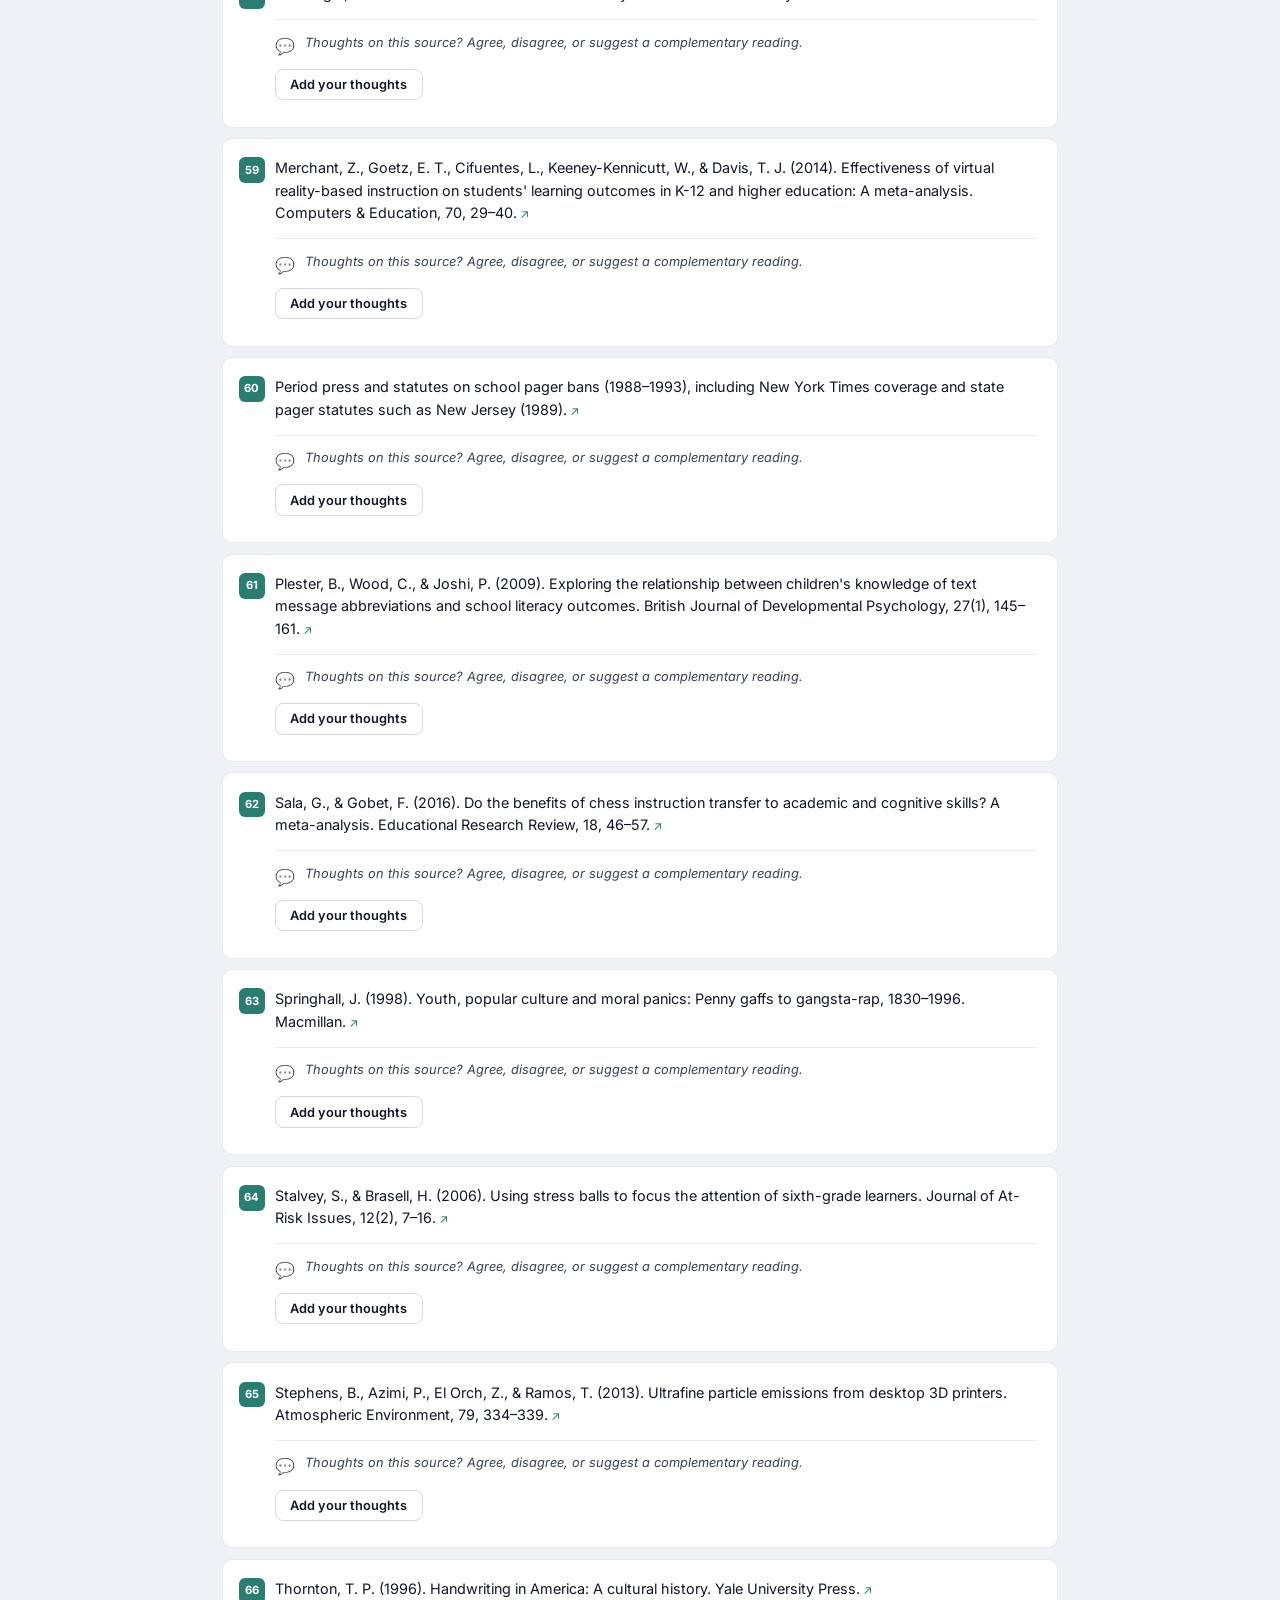
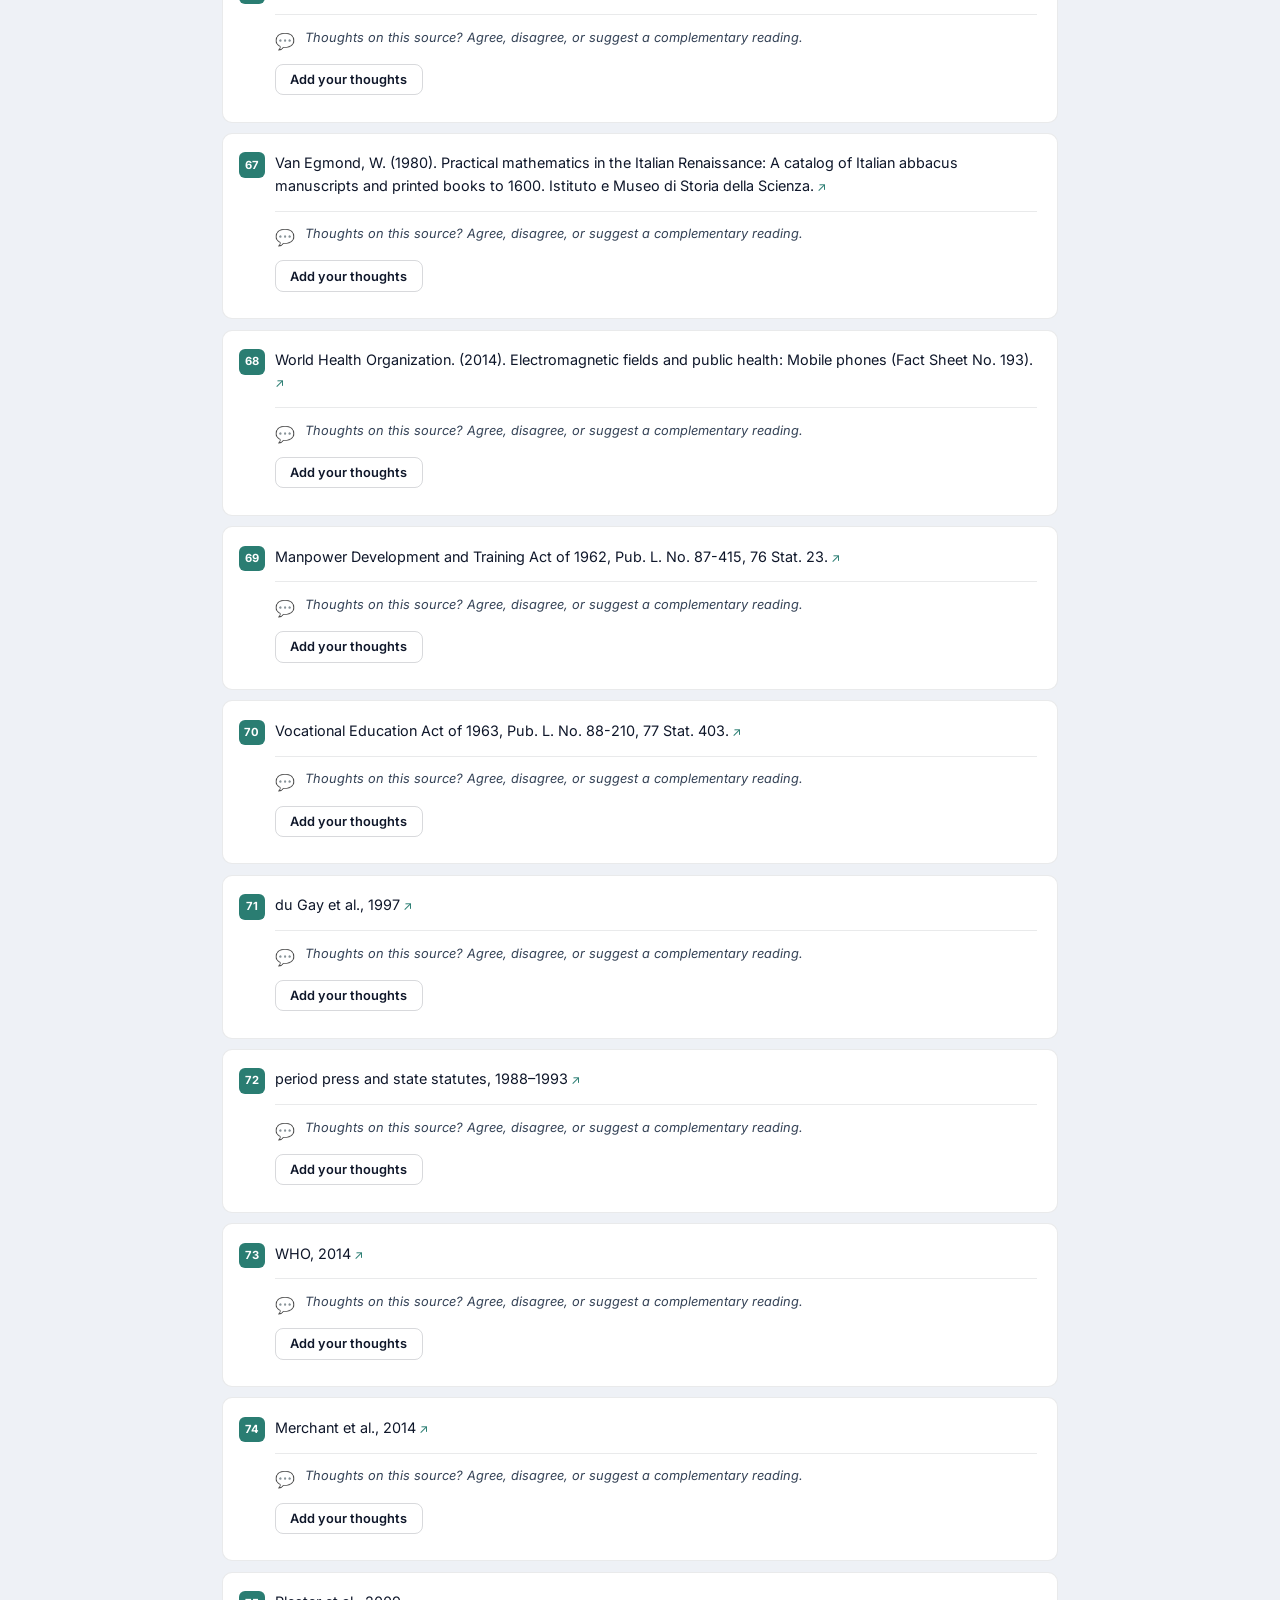
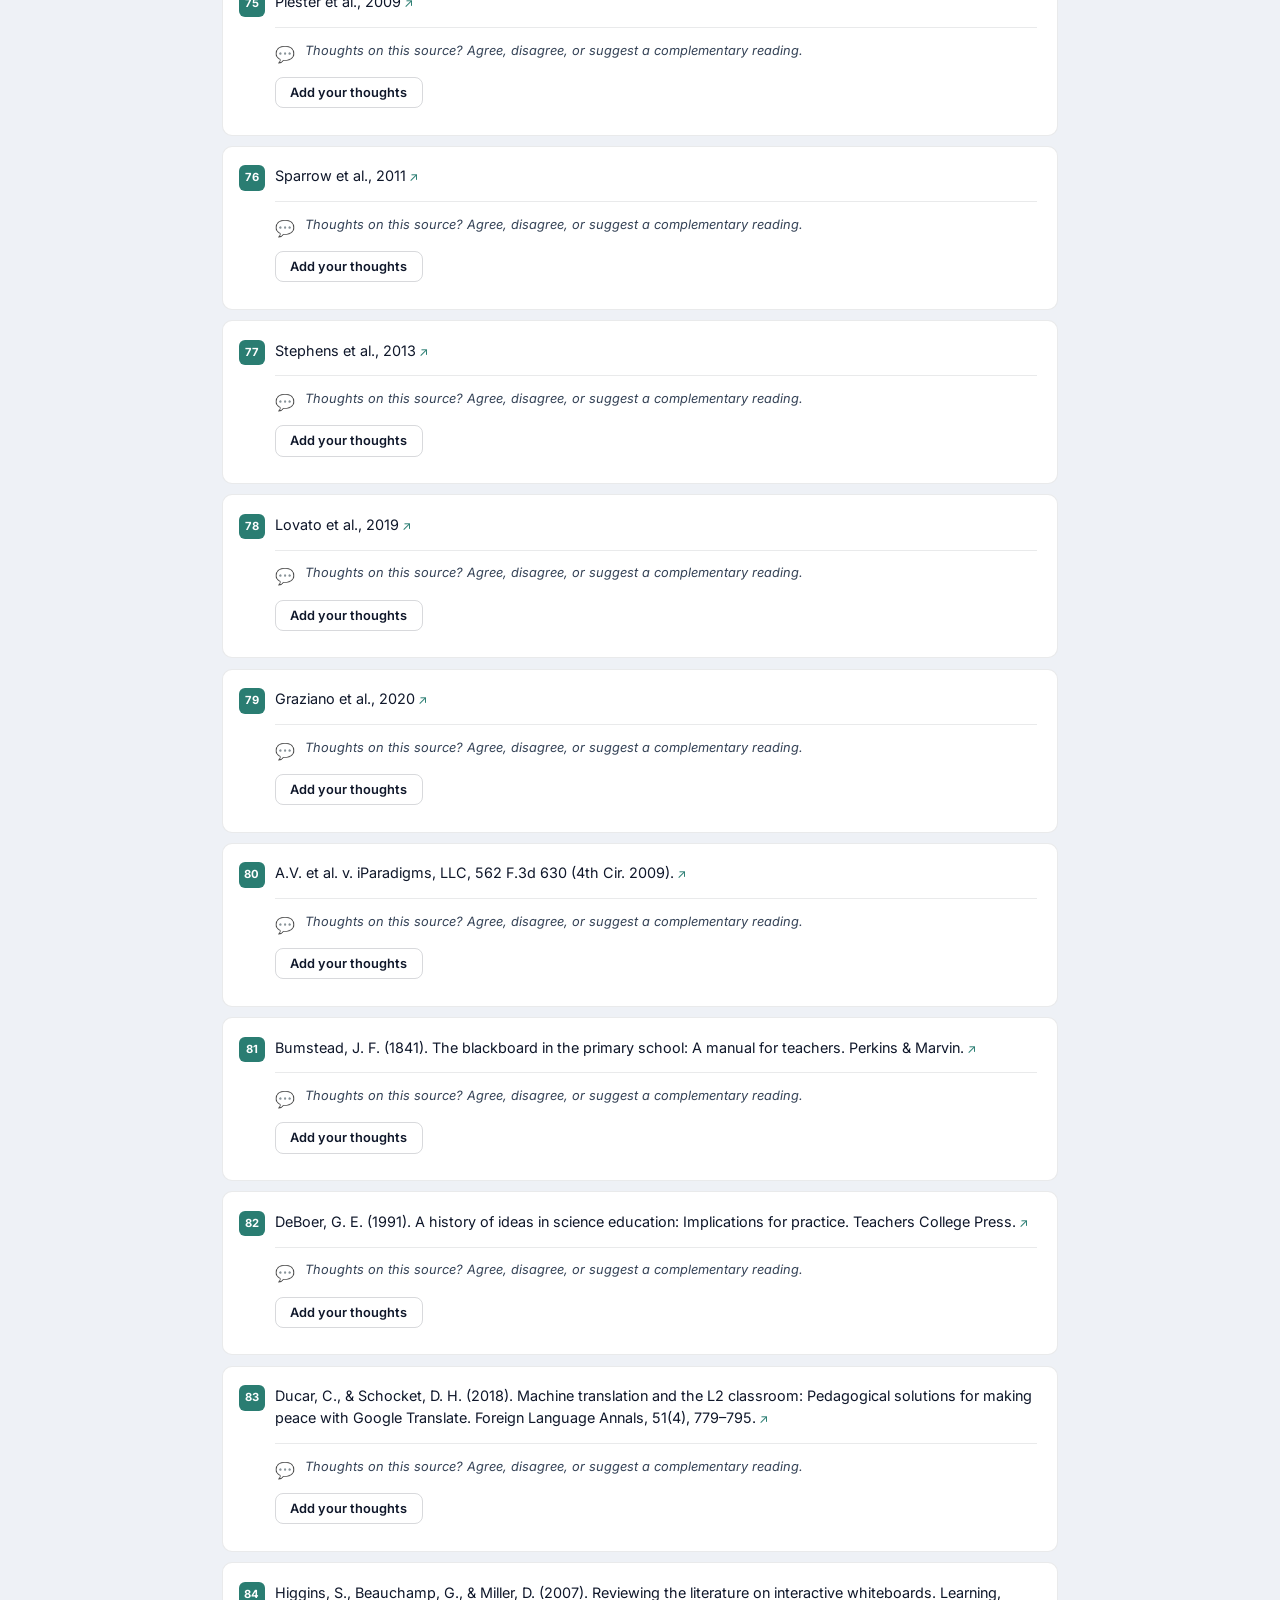
==== commit a88d4b5c: "Replace em dashes with plain punctuation across the site. Keep date-range en dashes; regenerate the " ====
--- a/references.html
+++ b/references.html
@@ -3,7 +3,7 @@
 <head>
   <meta charset="UTF-8">
   <meta name="viewport" content="width=device-width, initial-scale=1.0">
-  <title>References — Technology Panics & Education</title>
+      <title>References: Technology Panics &amp; Education</title>
   <link rel="preconnect" href="https://fonts.googleapis.com">
   <link rel="preconnect" href="https://fonts.gstatic.com" crossorigin>
   <link href="https://fonts.googleapis.com/css2?family=Inter:wght@400;500;600;700;800&display=swap" rel="stylesheet">
@@ -25,7 +25,7 @@
     </nav>
     <div class="hero hero--compact">
       <h1>References</h1>
-      <p class="hero-subtitle">APA style — click any entry to open the publicly available source. <a href="data/fear-dial-coding.csv" download="fear-dial-coding.csv">Download Fear Dial coding spreadsheet (CSV)</a> — learning/cognitive dial determination for all 67 technologies.</p>
+      <p class="hero-subtitle">APA style - click any entry to open the publicly available source. <a href="data/fear-dial-coding.csv" download="fear-dial-coding.csv">Download Fear Dial coding spreadsheet (CSV)</a> - learning/cognitive dial determination for all 67 technologies.</p>
     </div>
   </header>
 
--- a/styles.css
+++ b/styles.css
@@ -414,7 +414,7 @@
 .dial-range-label, .dial-range-display { font-size: 0.95rem; font-weight: 600; color: var(--text-secondary); }
 .filter-count { margin: 0.85rem 0 0; font-size: 0.92rem; color: var(--text-secondary); font-weight: 500; }
 
-/* Timeline — horizontal scroll */
+/* Timeline - horizontal scroll */
 .timeline-section {
   margin: 0 -2rem 4rem;
   min-height: 72vh;
@@ -1804,7 +1804,7 @@
   scroll-margin-top: 7rem;
 }
 
-/* Pattern primer — variables & engines */
+/* Pattern primer - variables & engines */
 .pattern-primer {
   margin-bottom: 3rem;
   padding-top: 0.5rem;
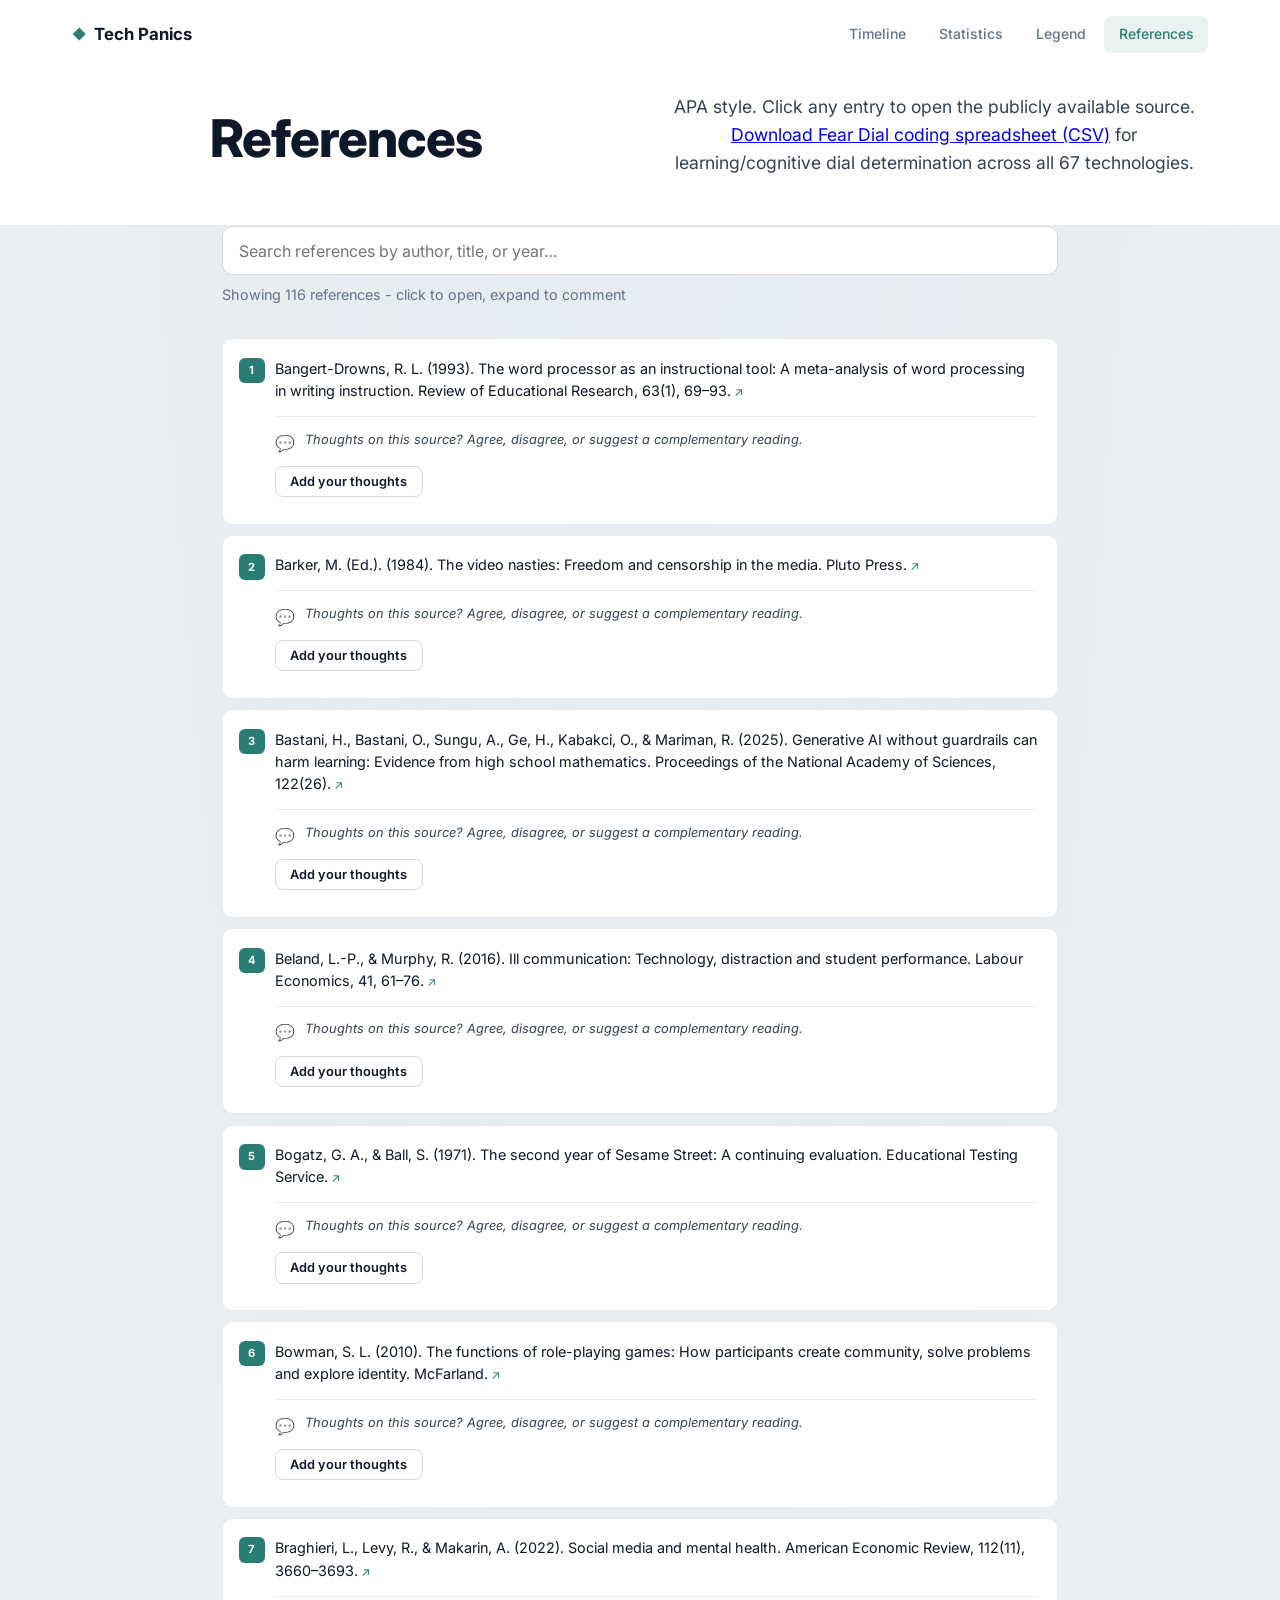
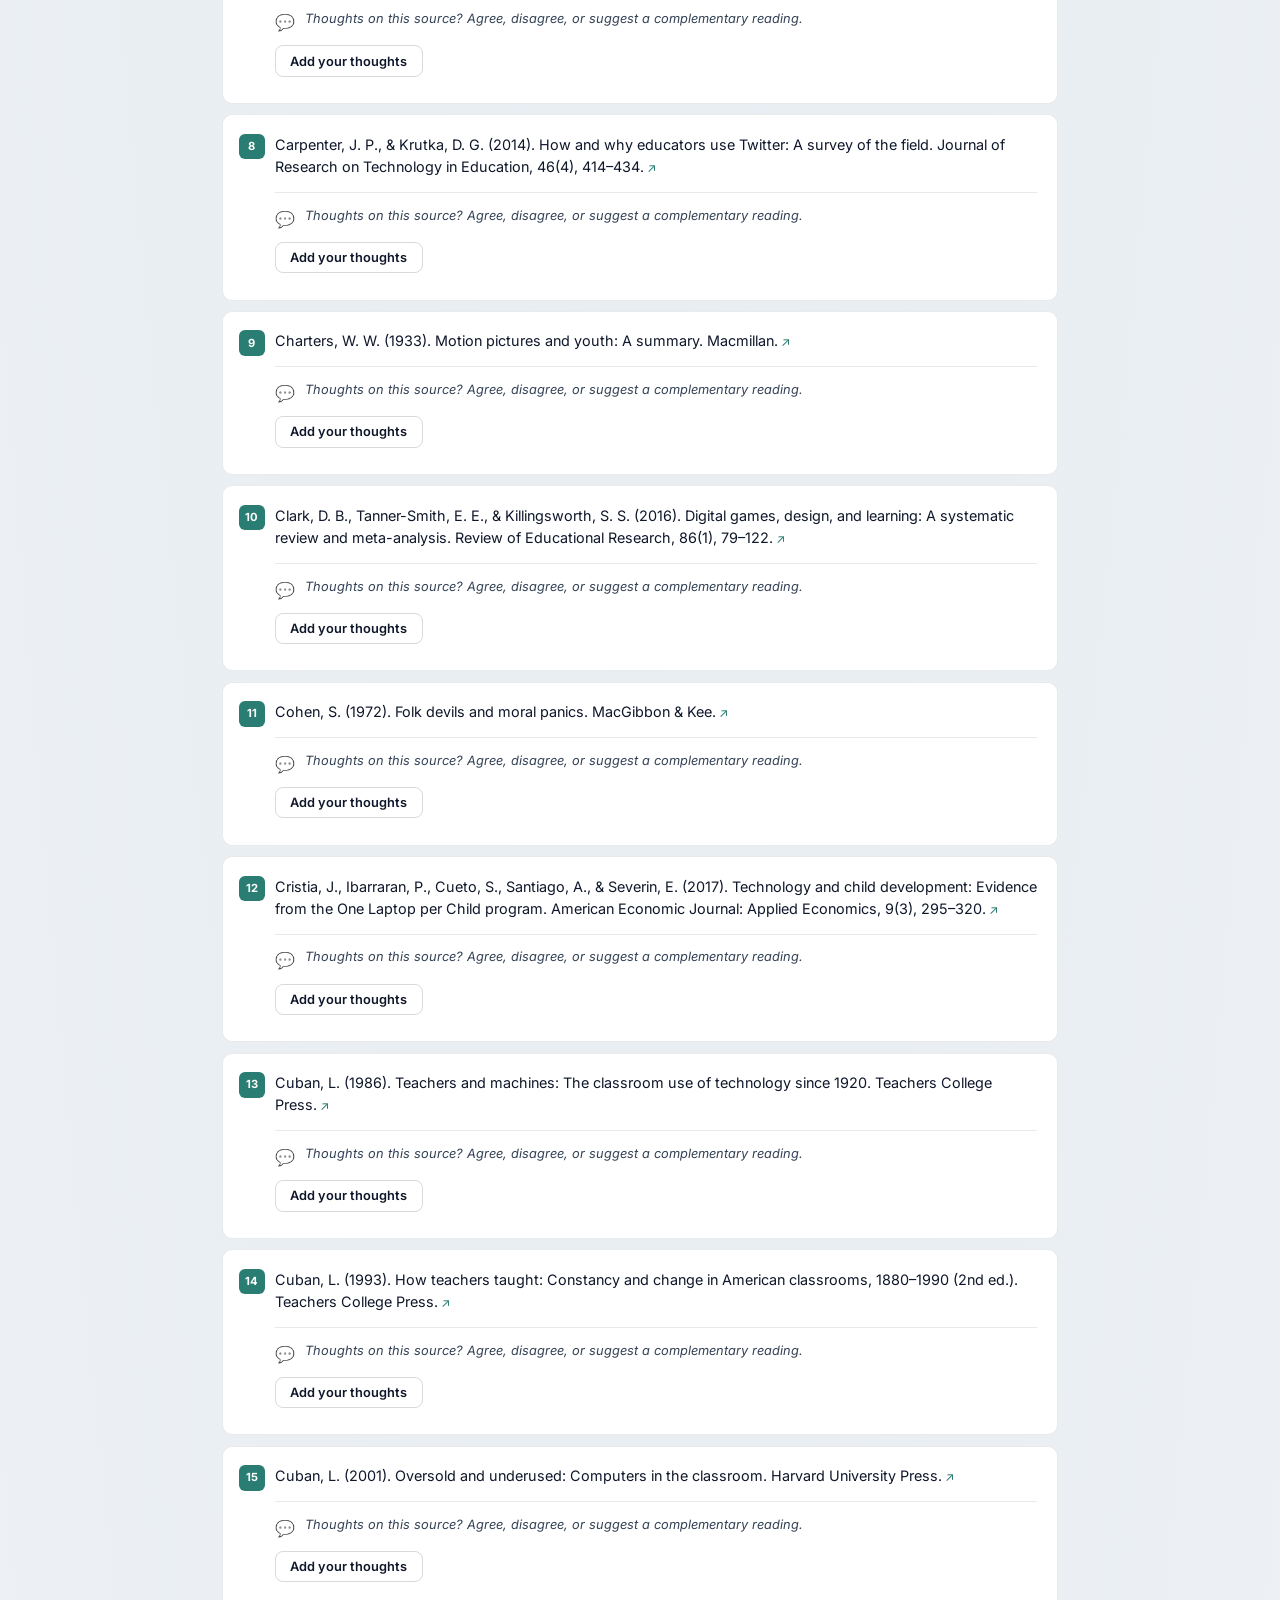
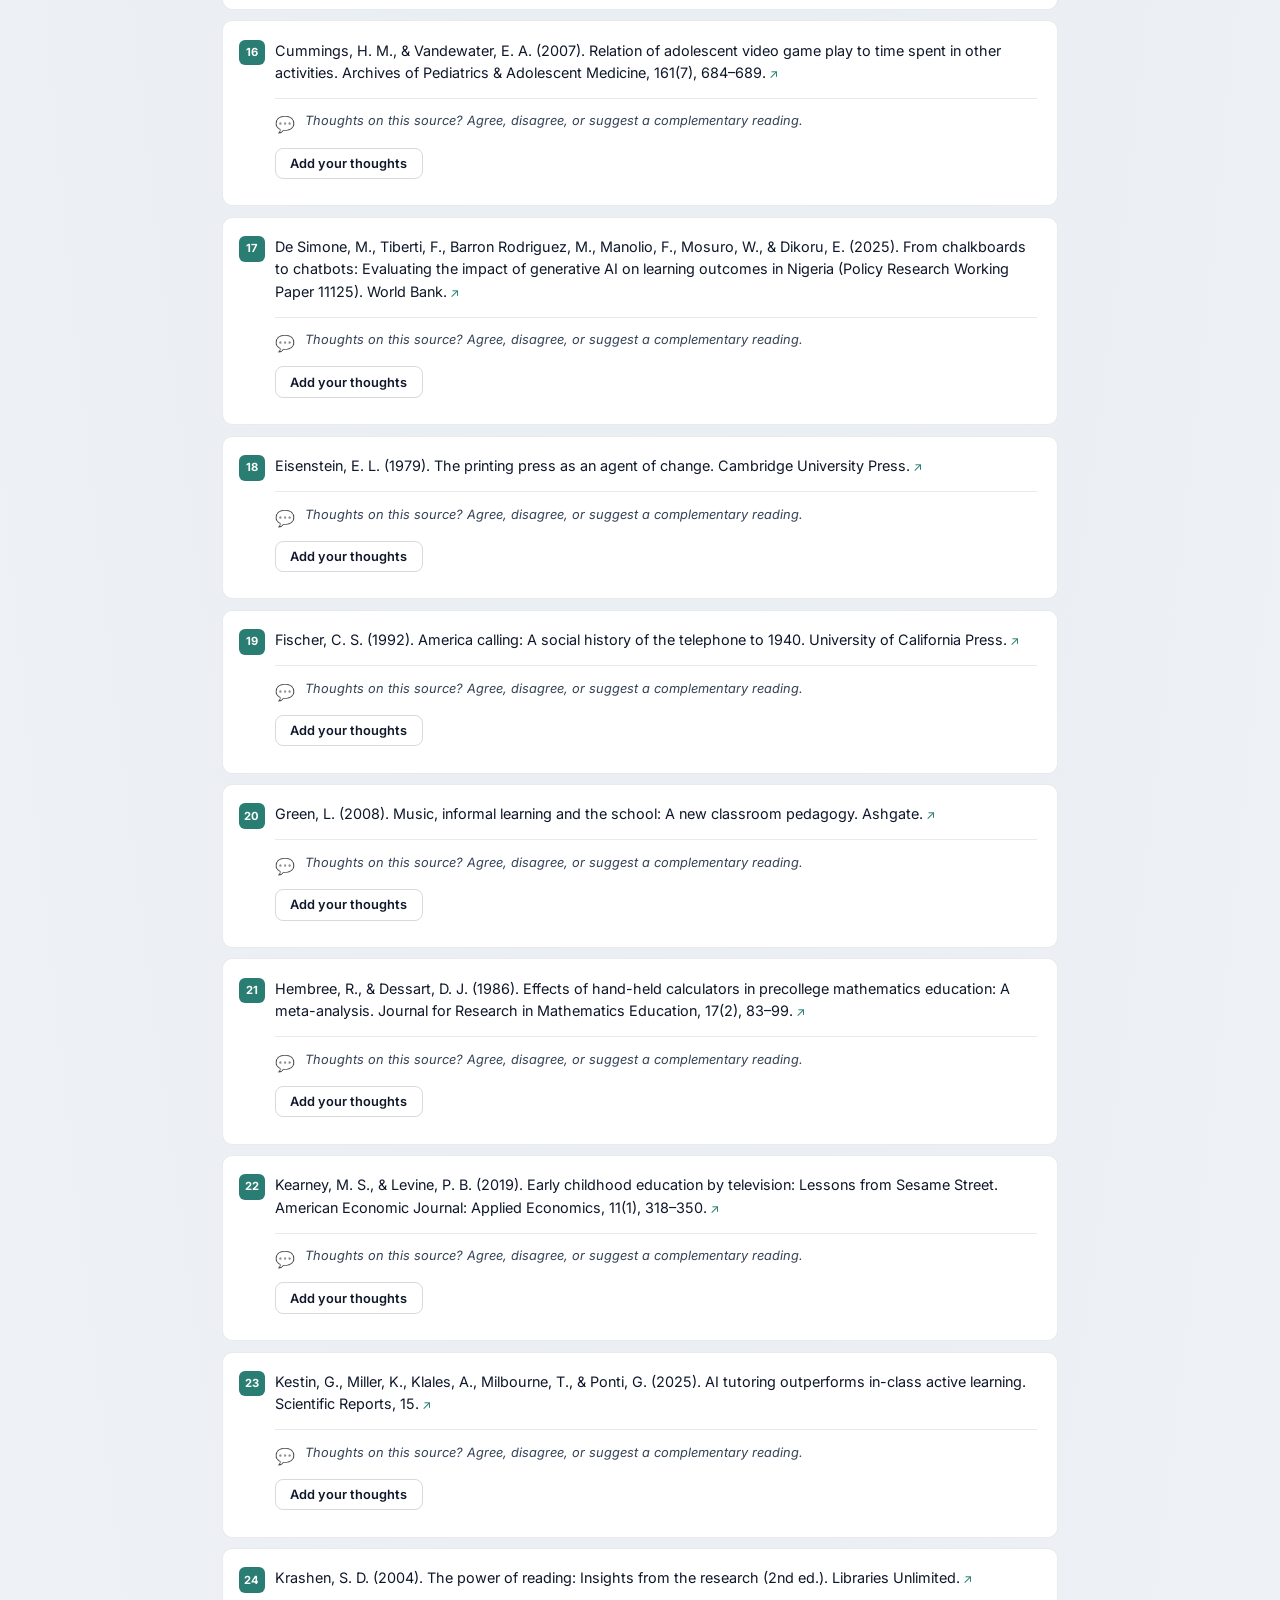
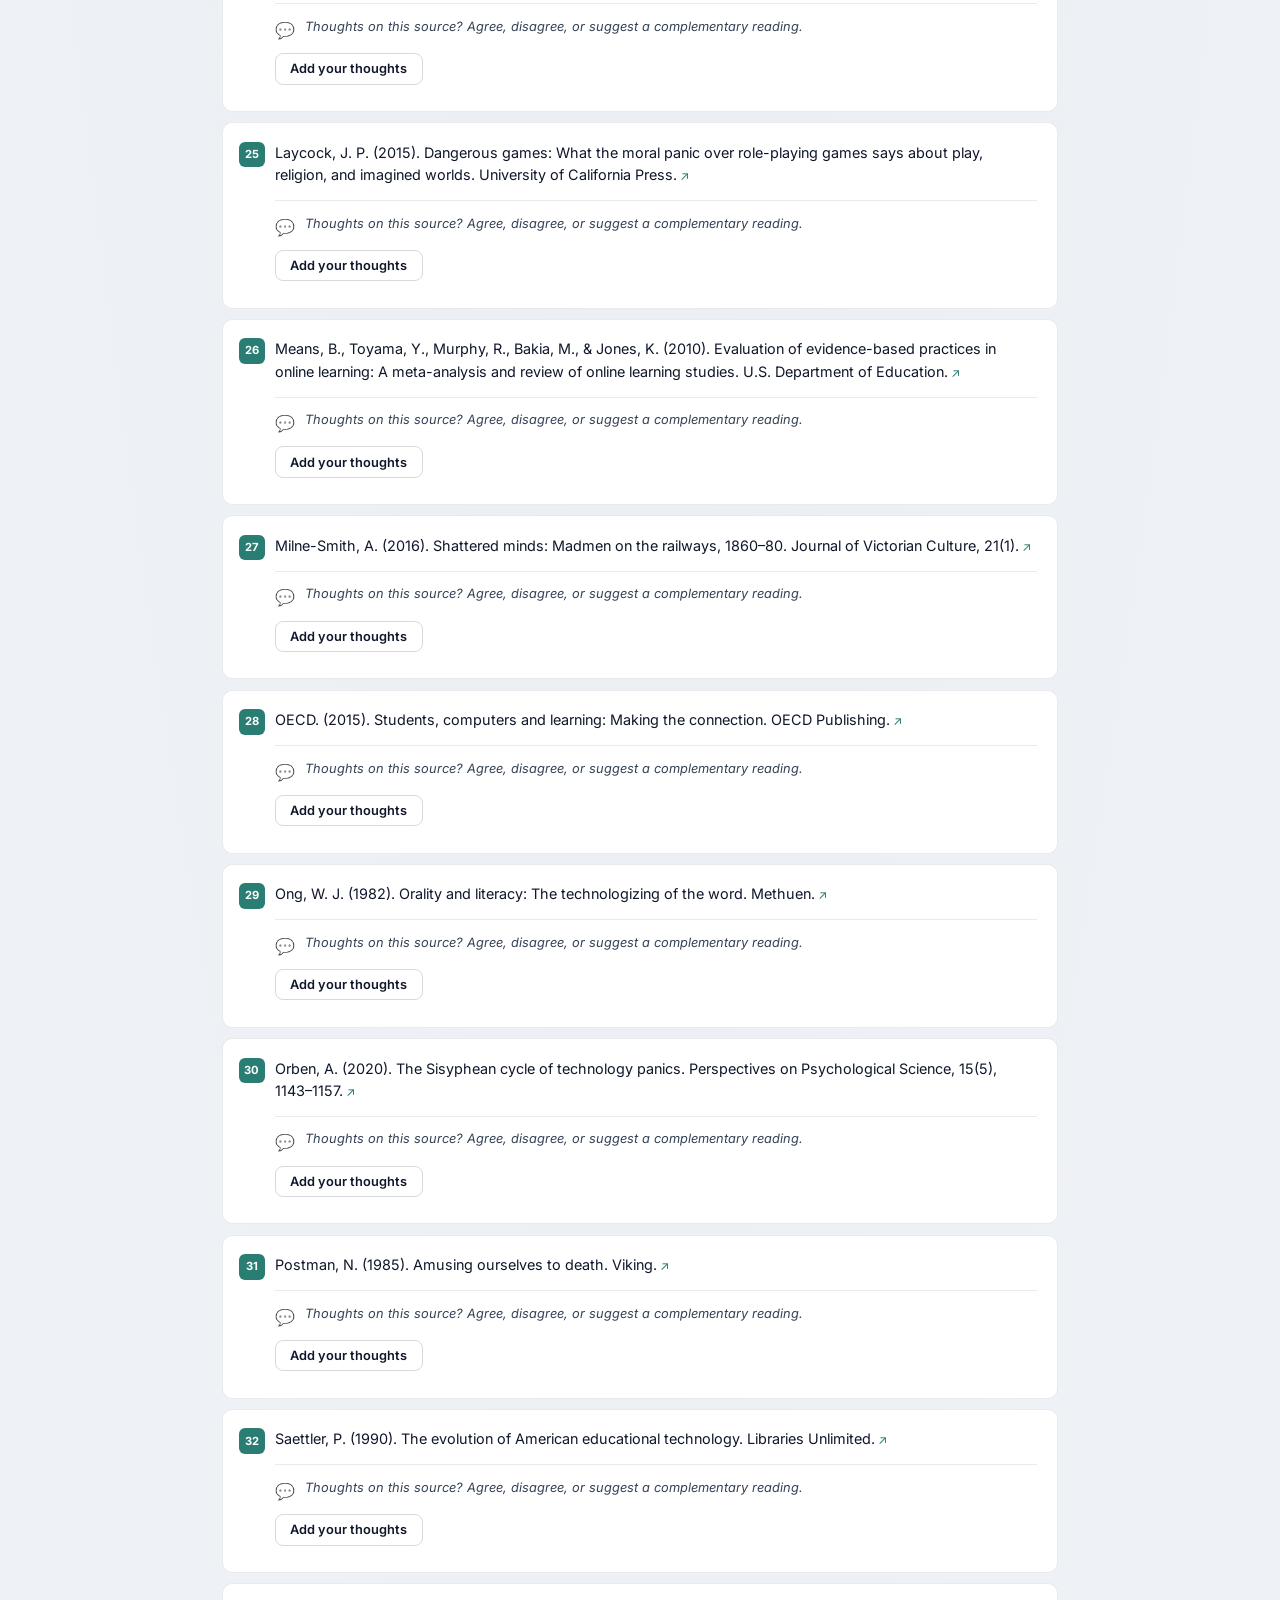
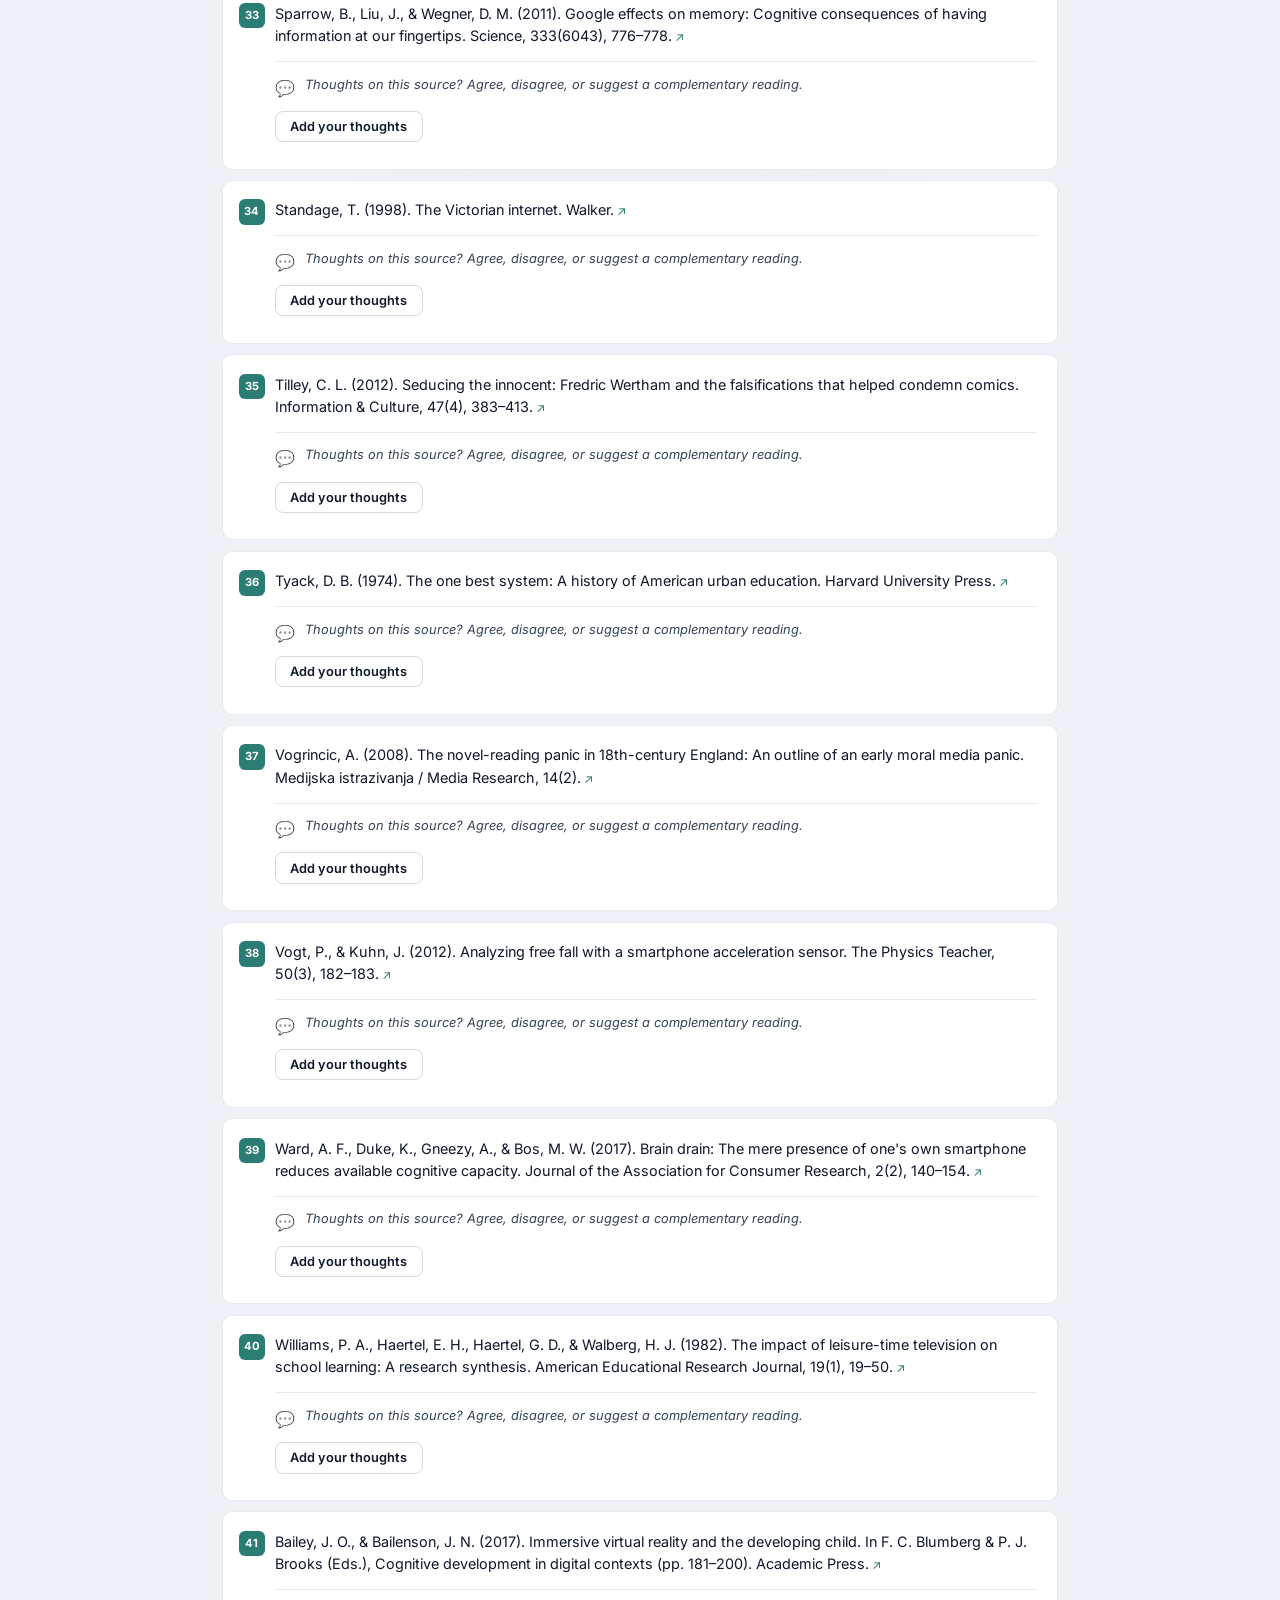
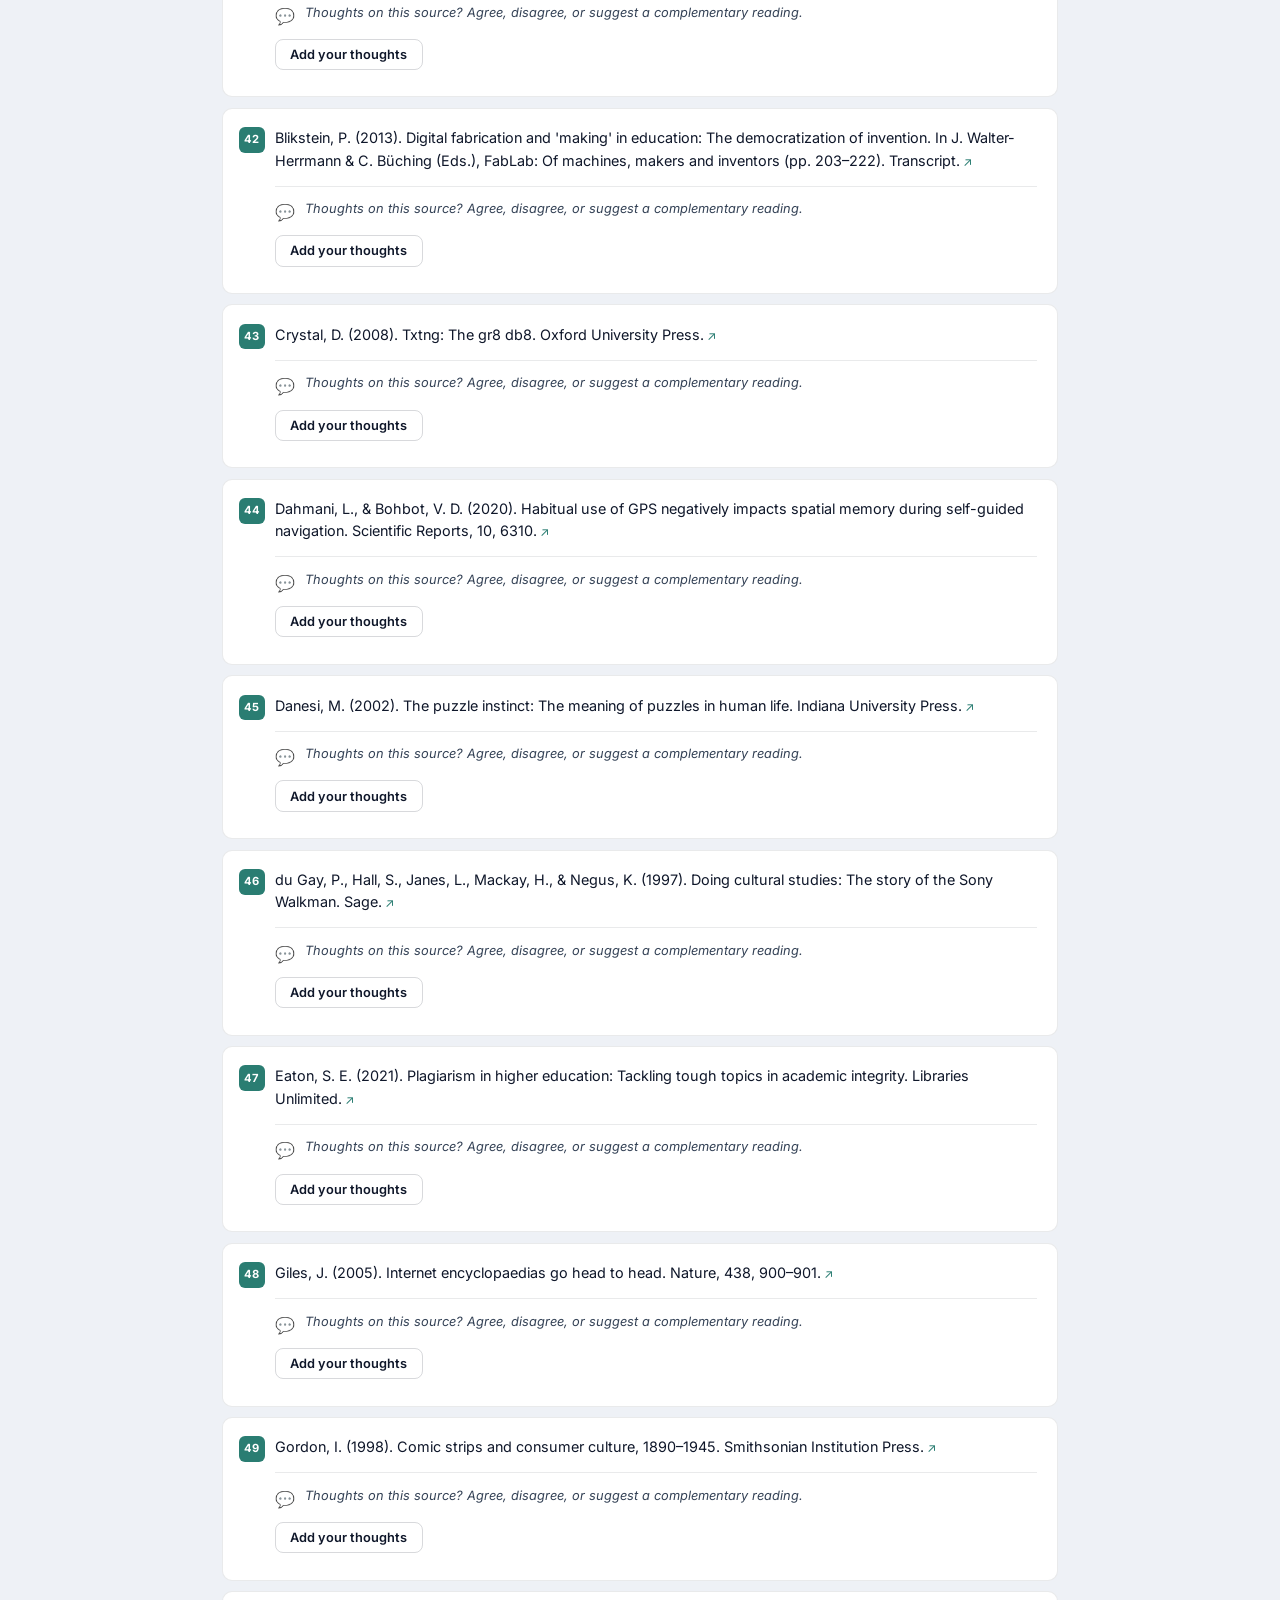
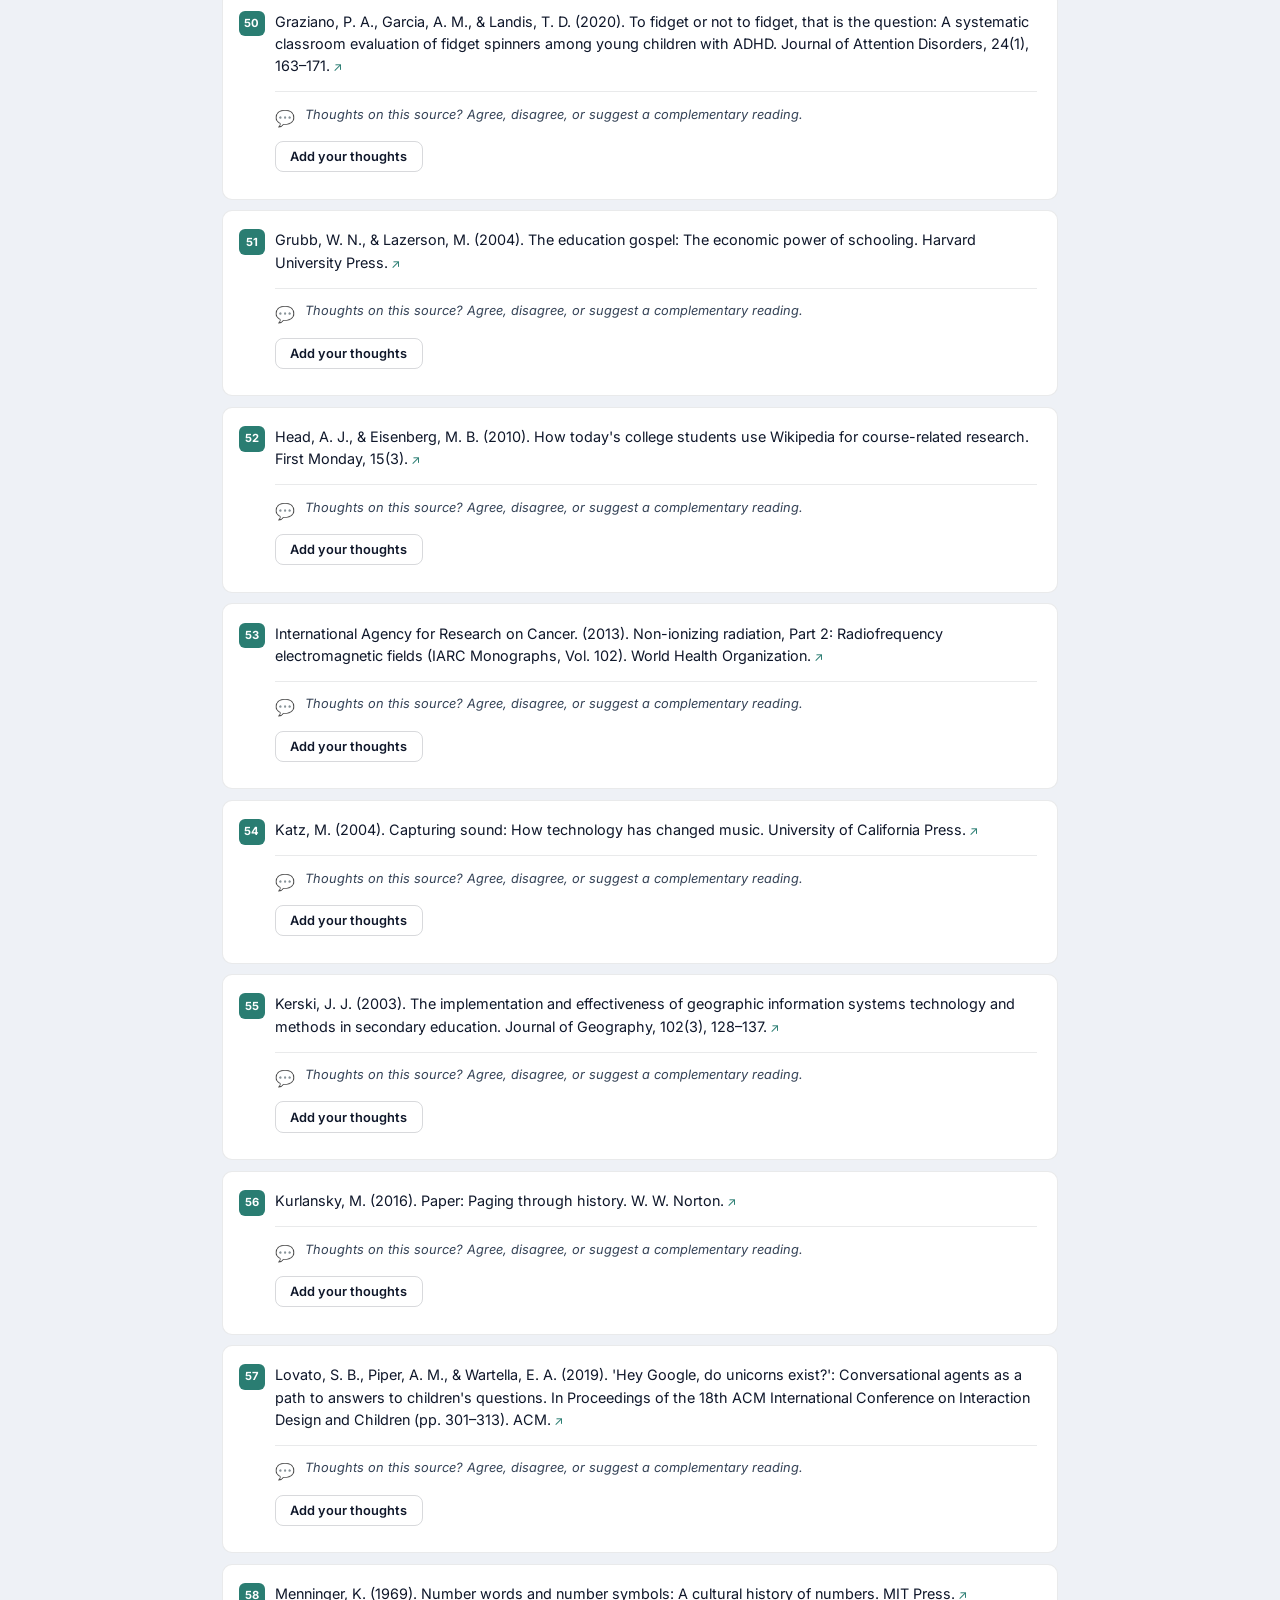
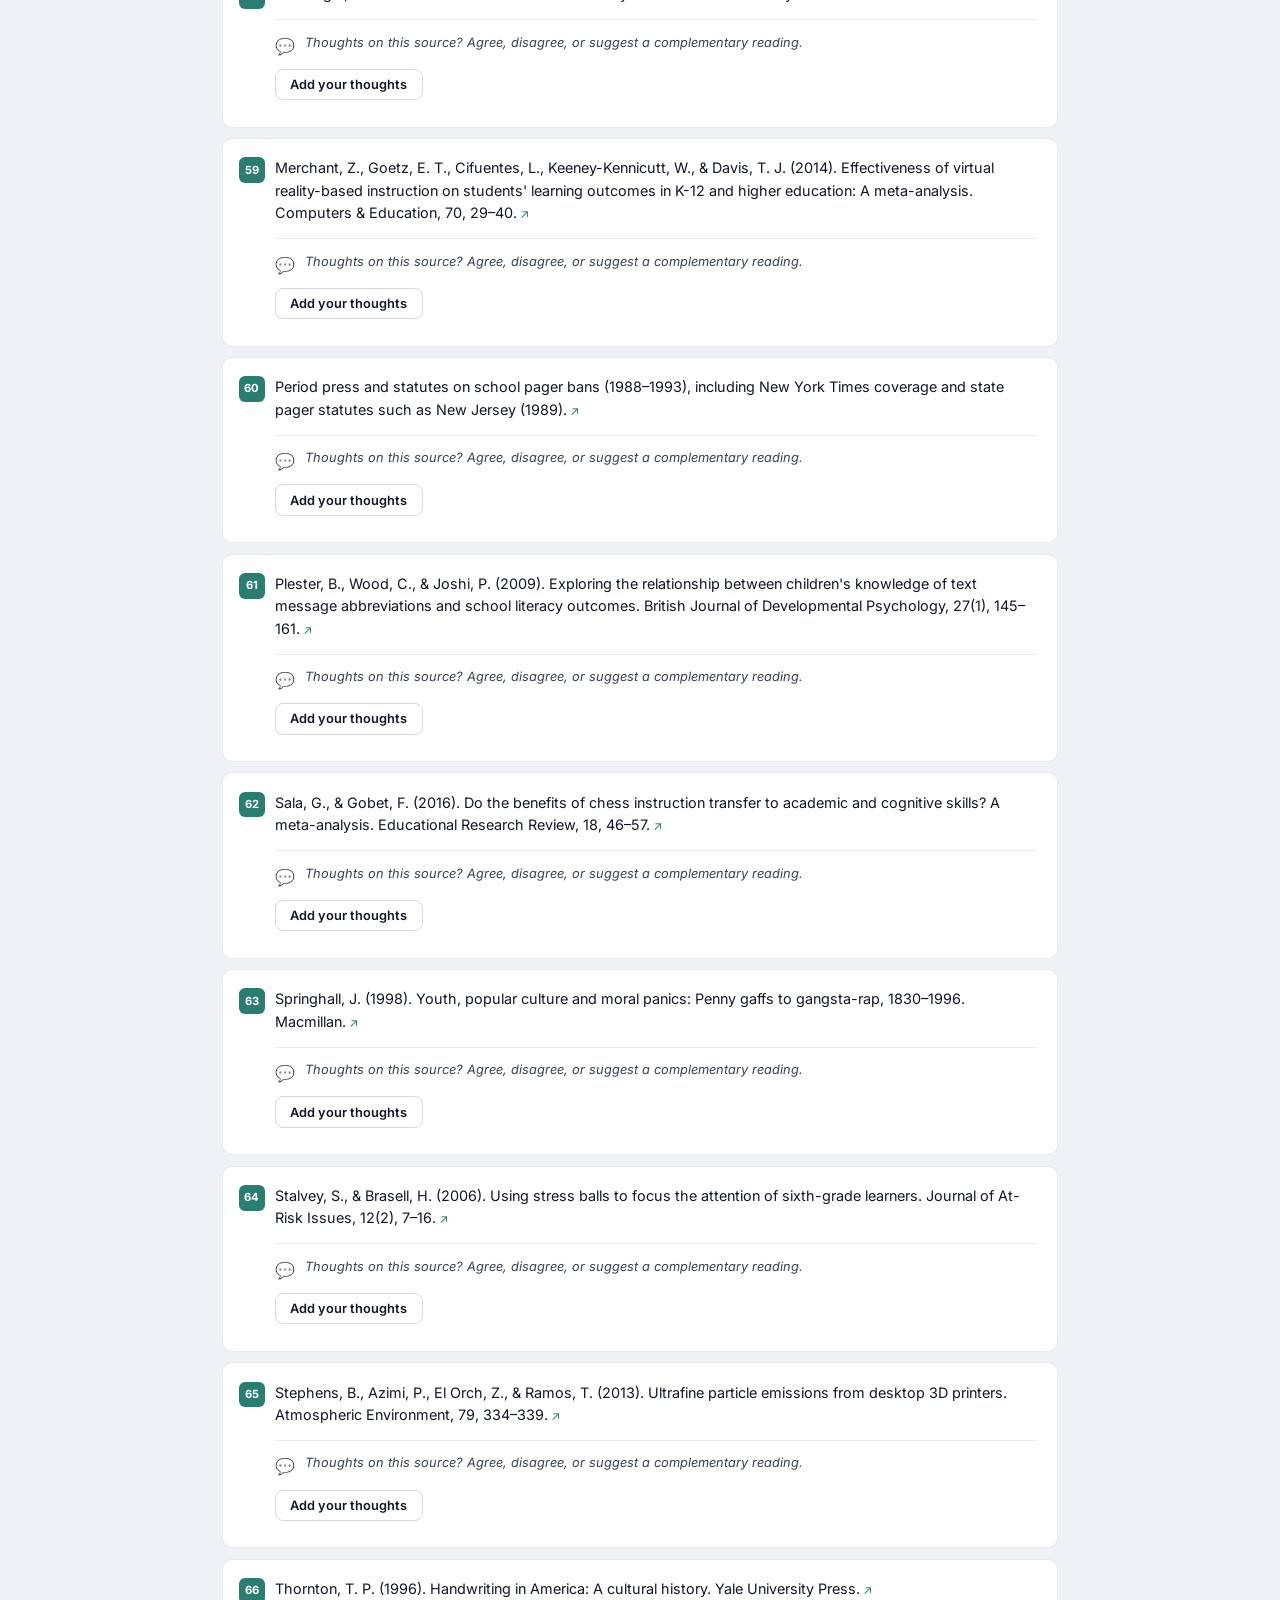
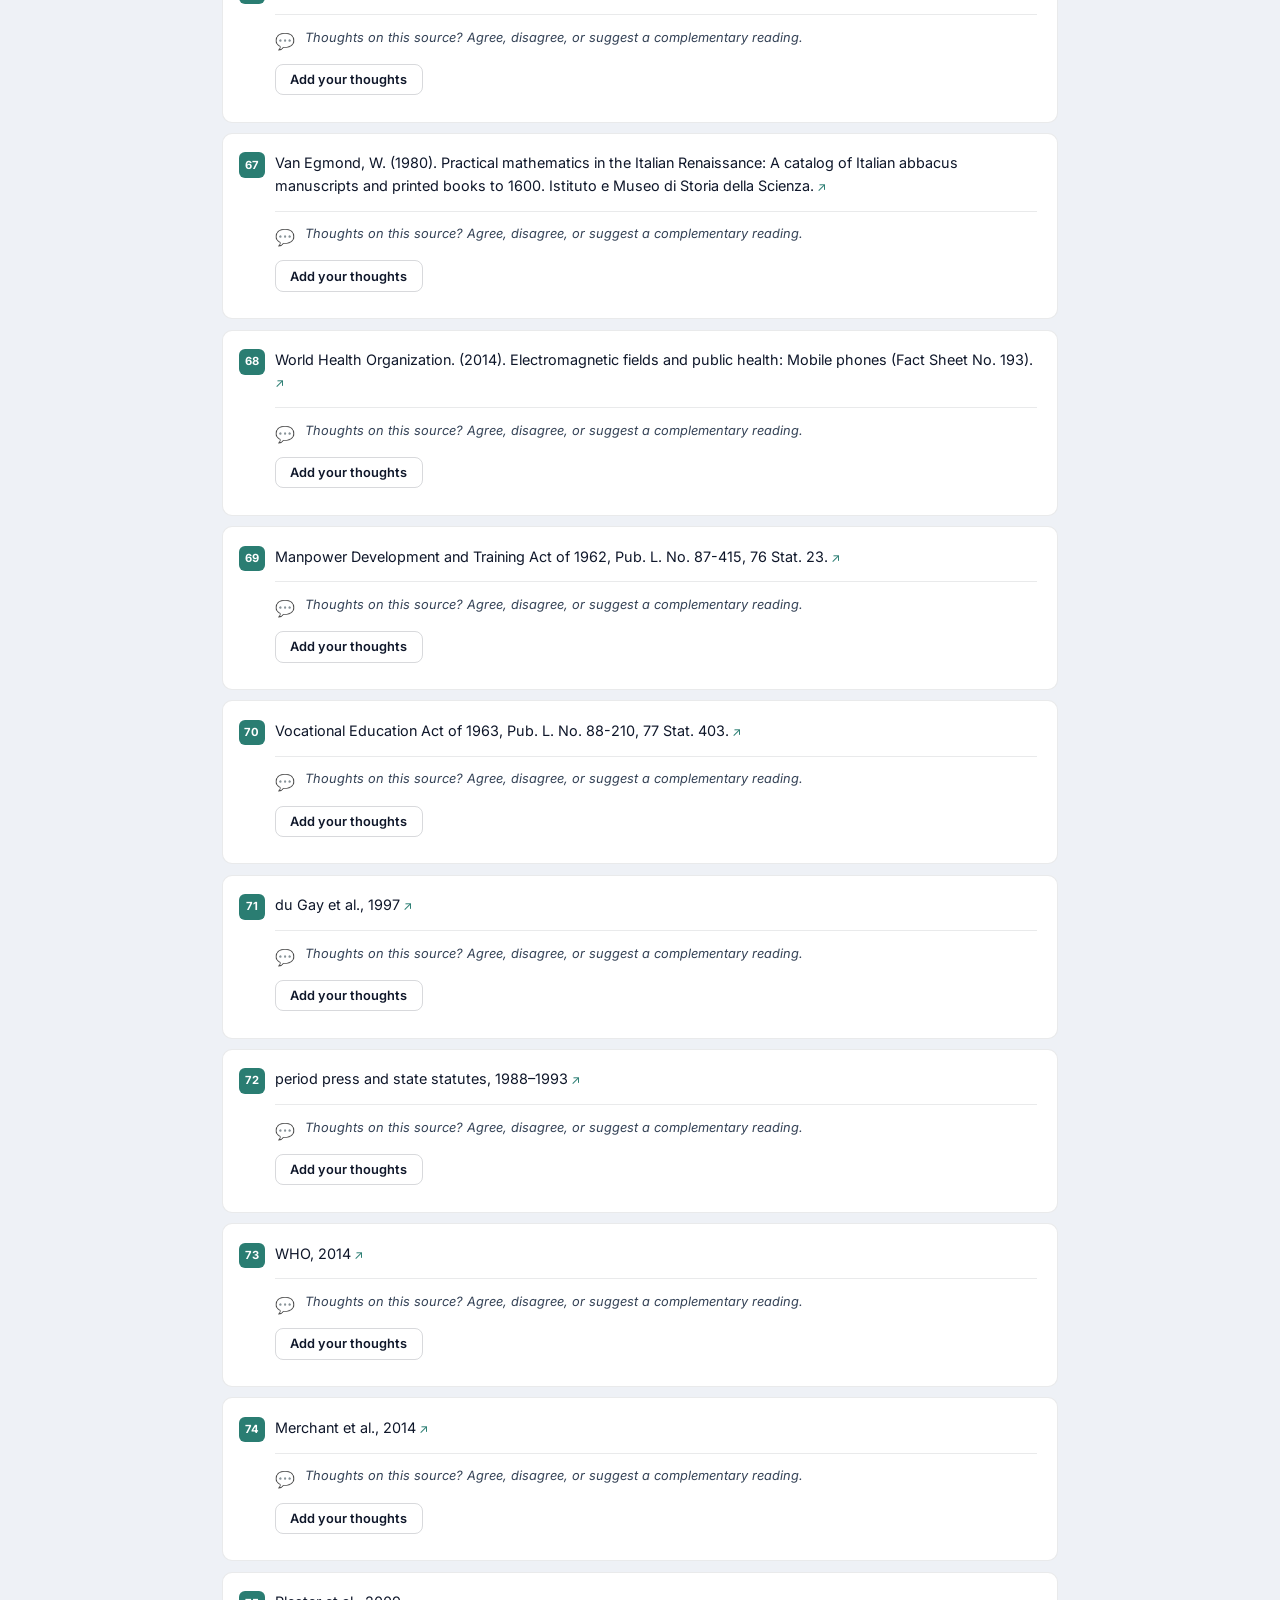
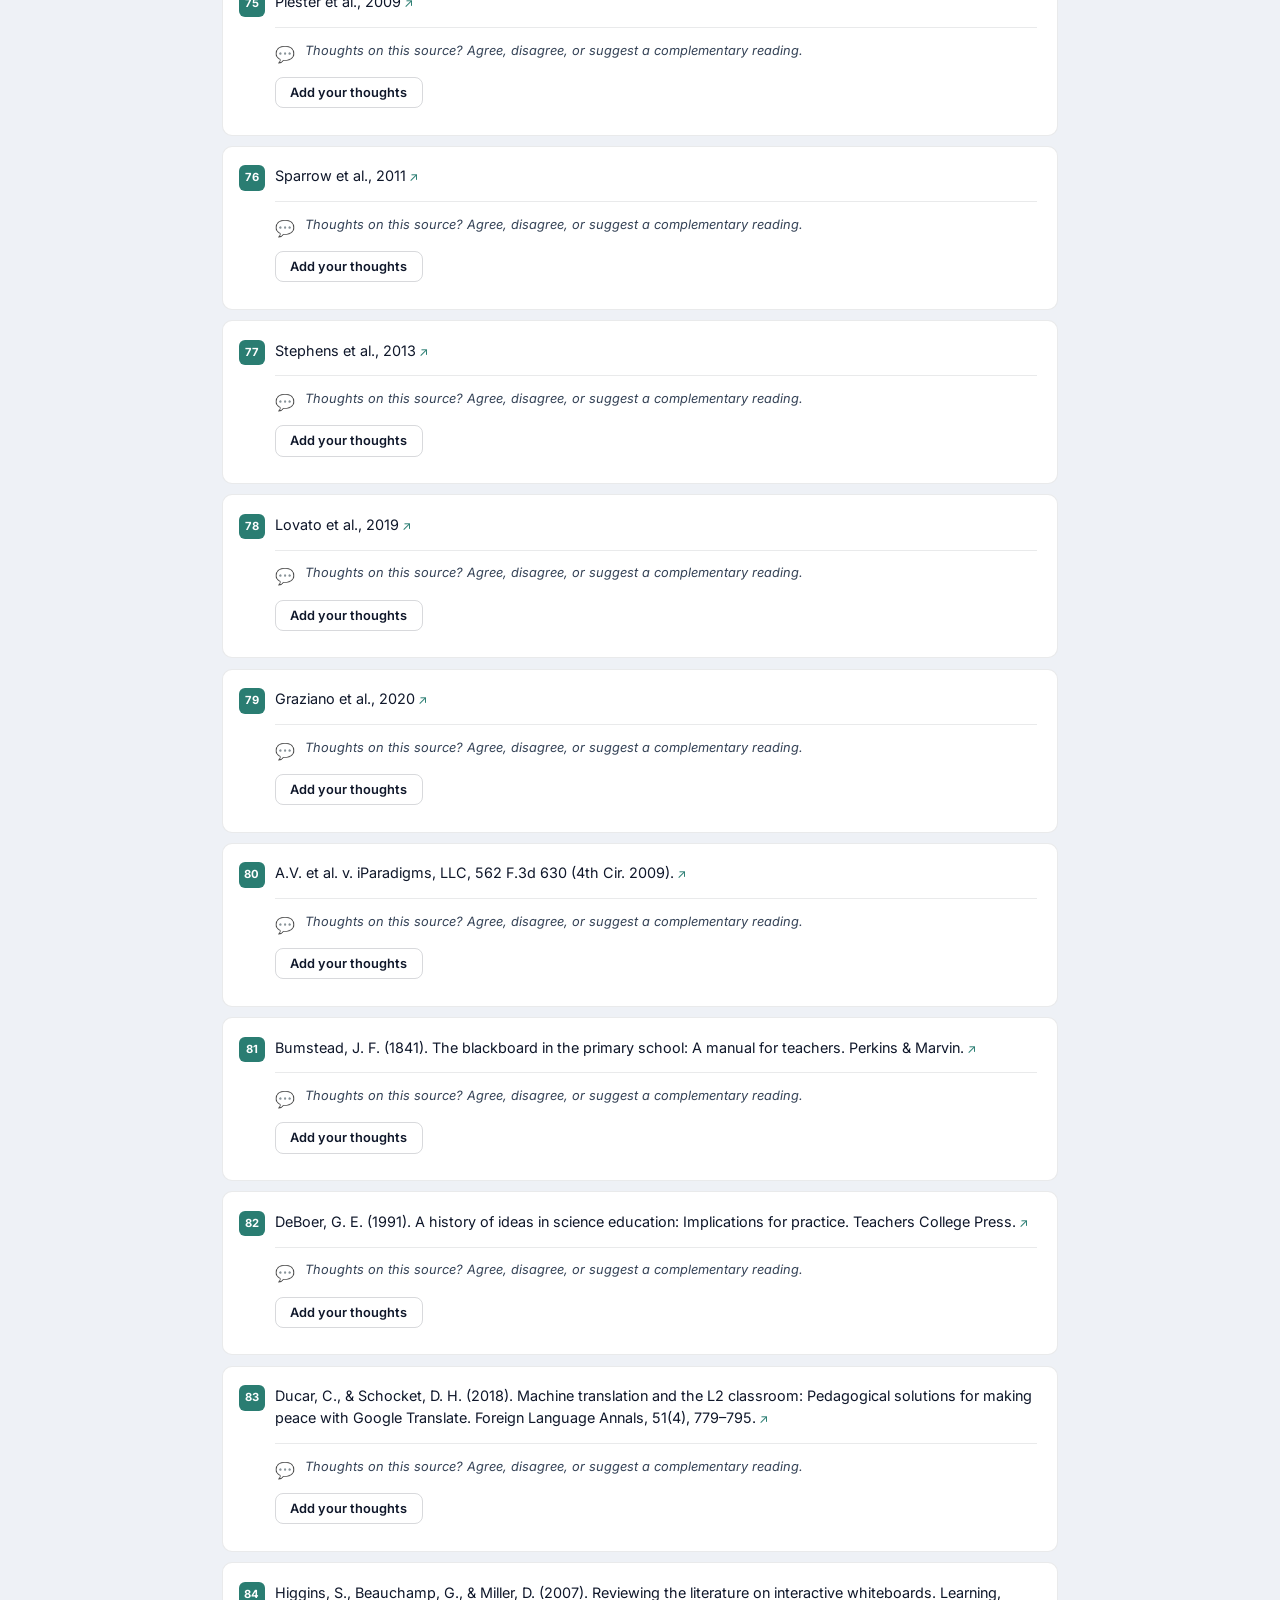
==== commit bd2d8335: "Polish References page copy after em dash removal." ====
--- a/references.html
+++ b/references.html
@@ -25,7 +25,7 @@
     </nav>
     <div class="hero hero--compact">
       <h1>References</h1>
-      <p class="hero-subtitle">APA style - click any entry to open the publicly available source. <a href="data/fear-dial-coding.csv" download="fear-dial-coding.csv">Download Fear Dial coding spreadsheet (CSV)</a> - learning/cognitive dial determination for all 67 technologies.</p>
+      <p class="hero-subtitle">APA style. Click any entry to open the publicly available source. <a href="data/fear-dial-coding.csv" download="fear-dial-coding.csv">Download Fear Dial coding spreadsheet (CSV)</a> for learning/cognitive dial determination across all 67 technologies.</p>
     </div>
   </header>
 
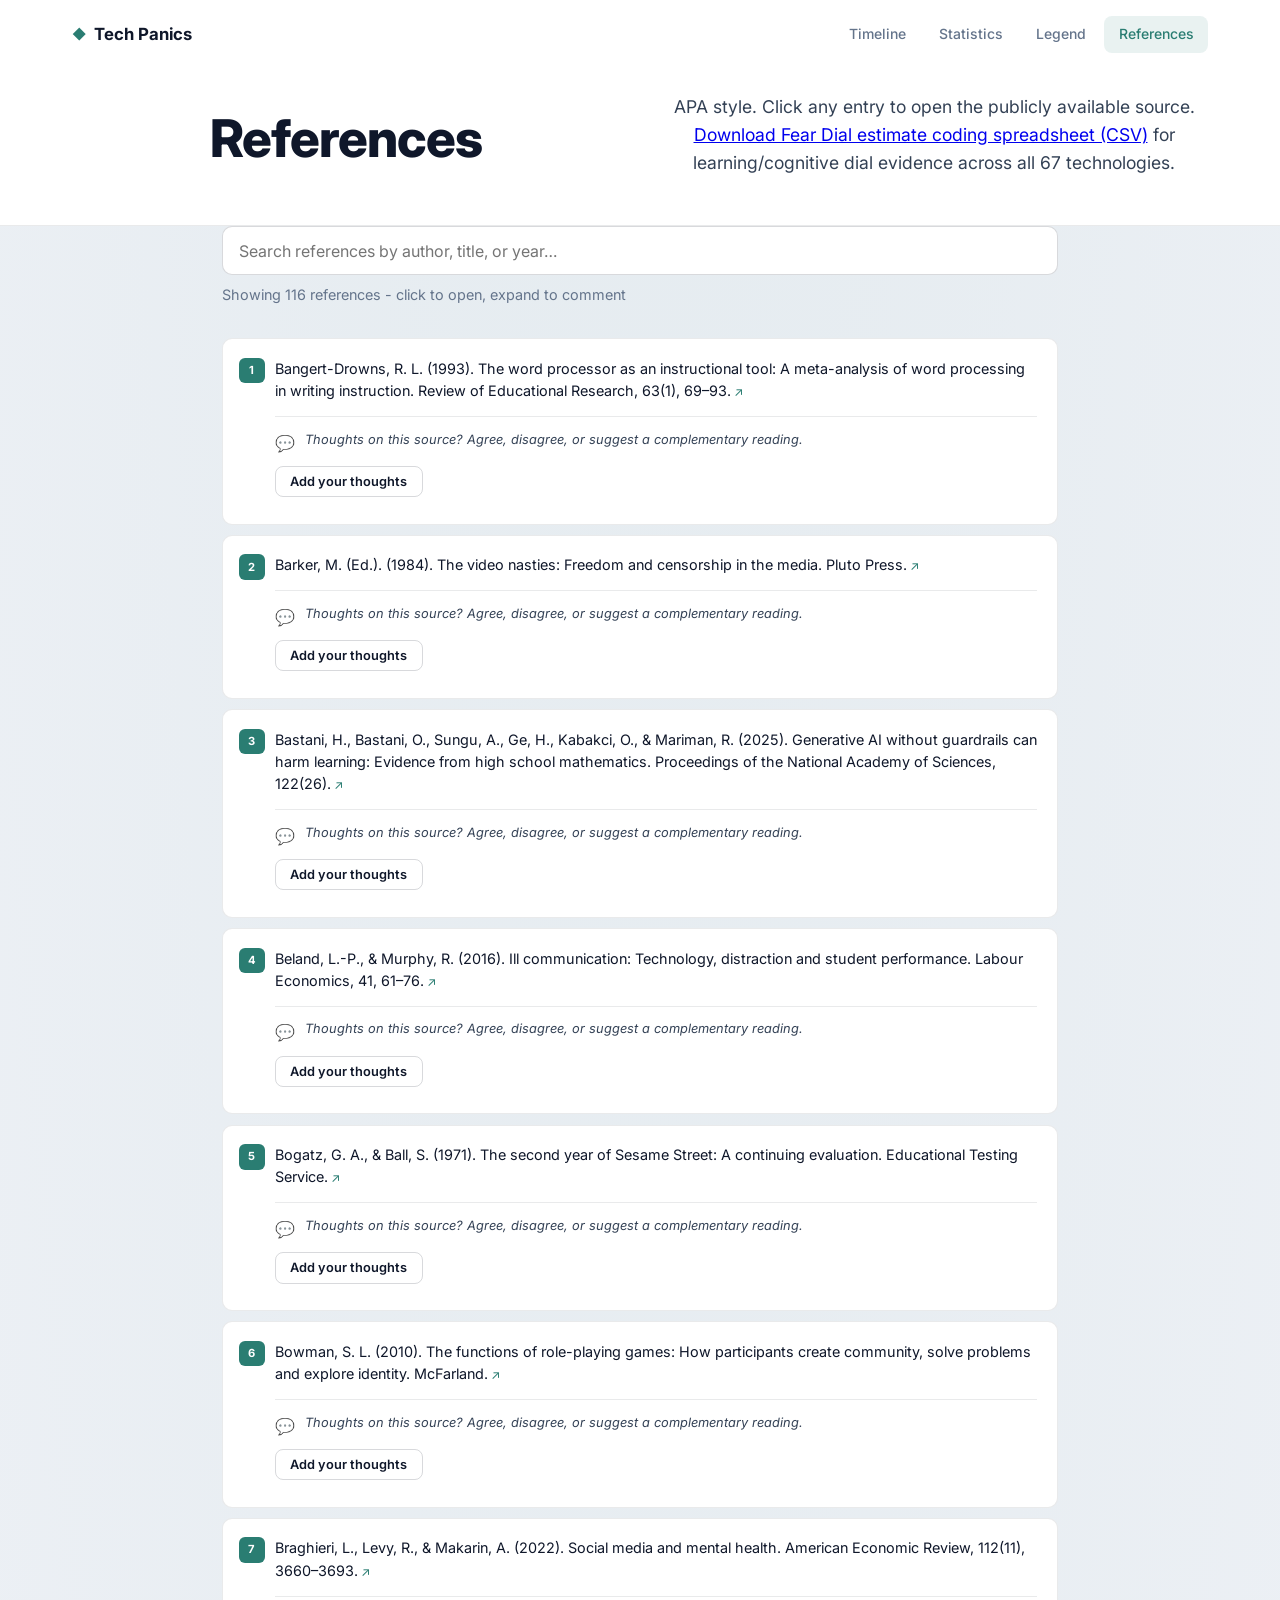
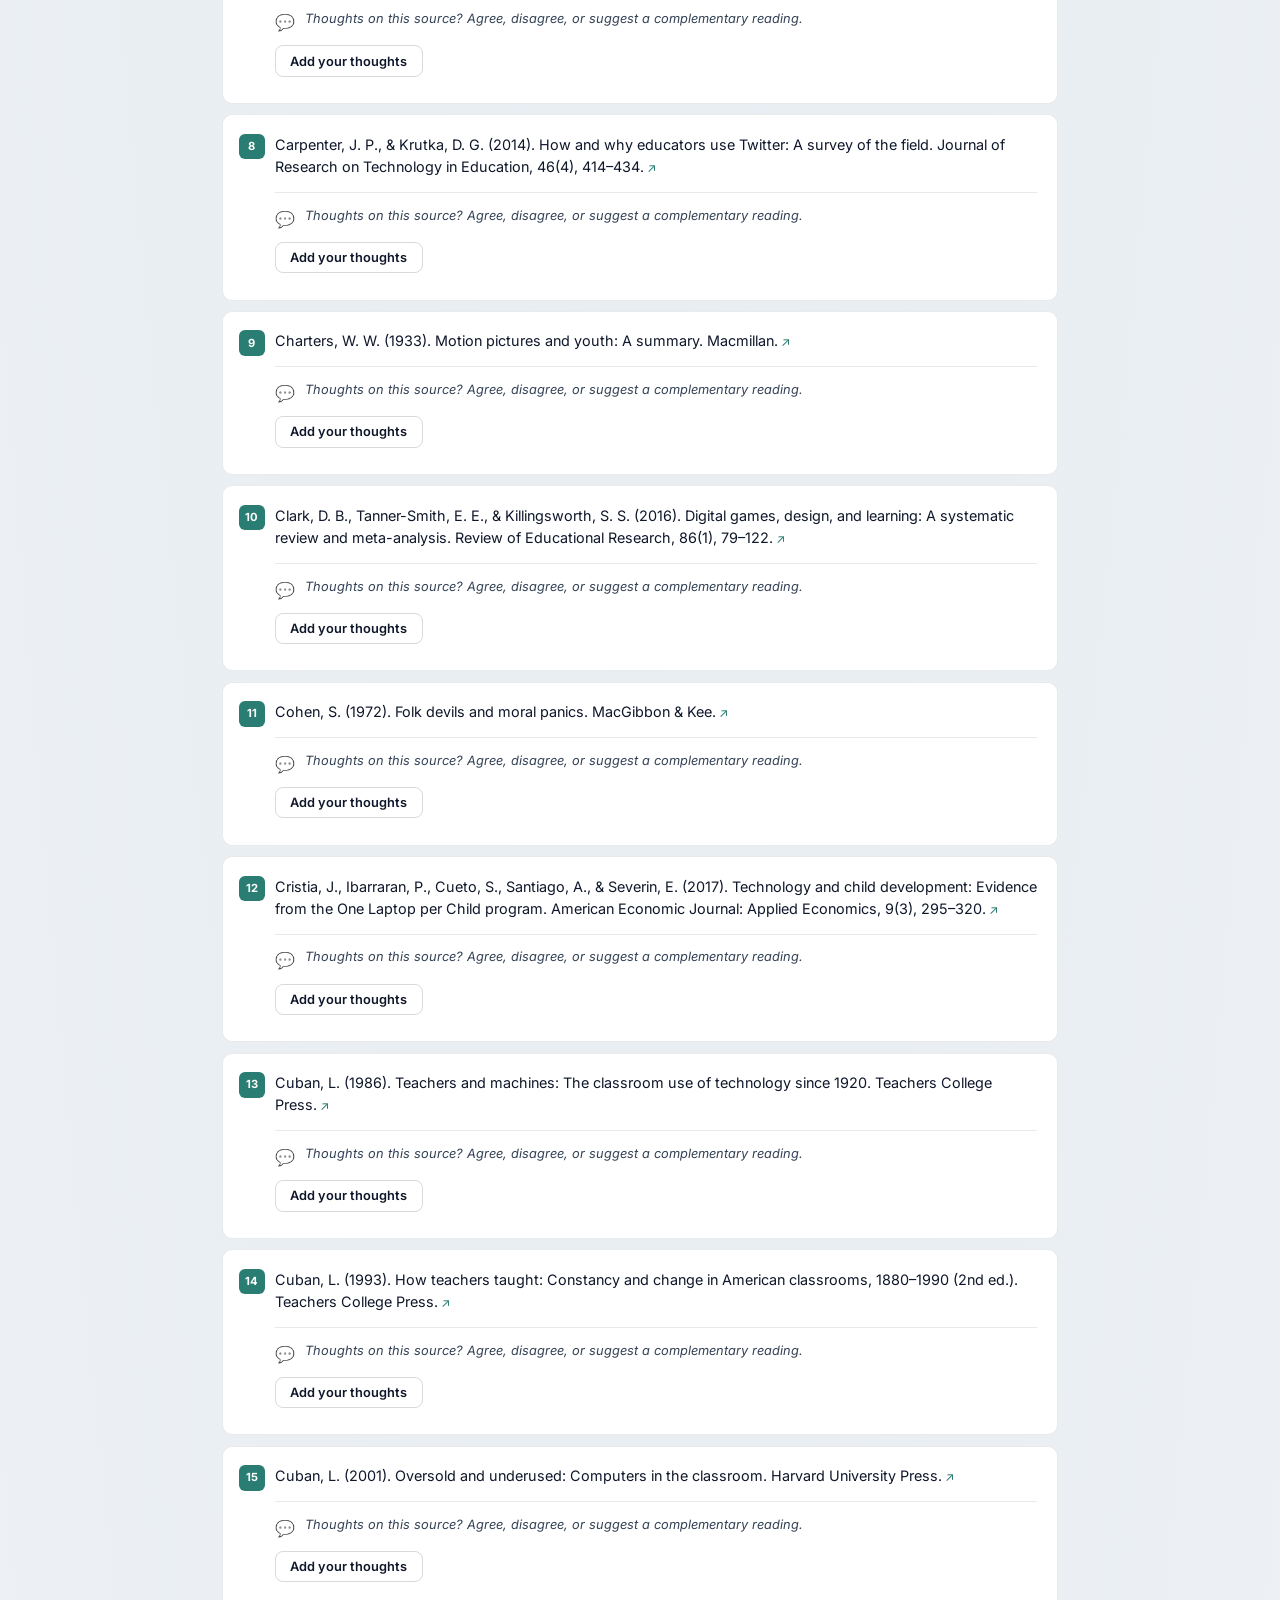
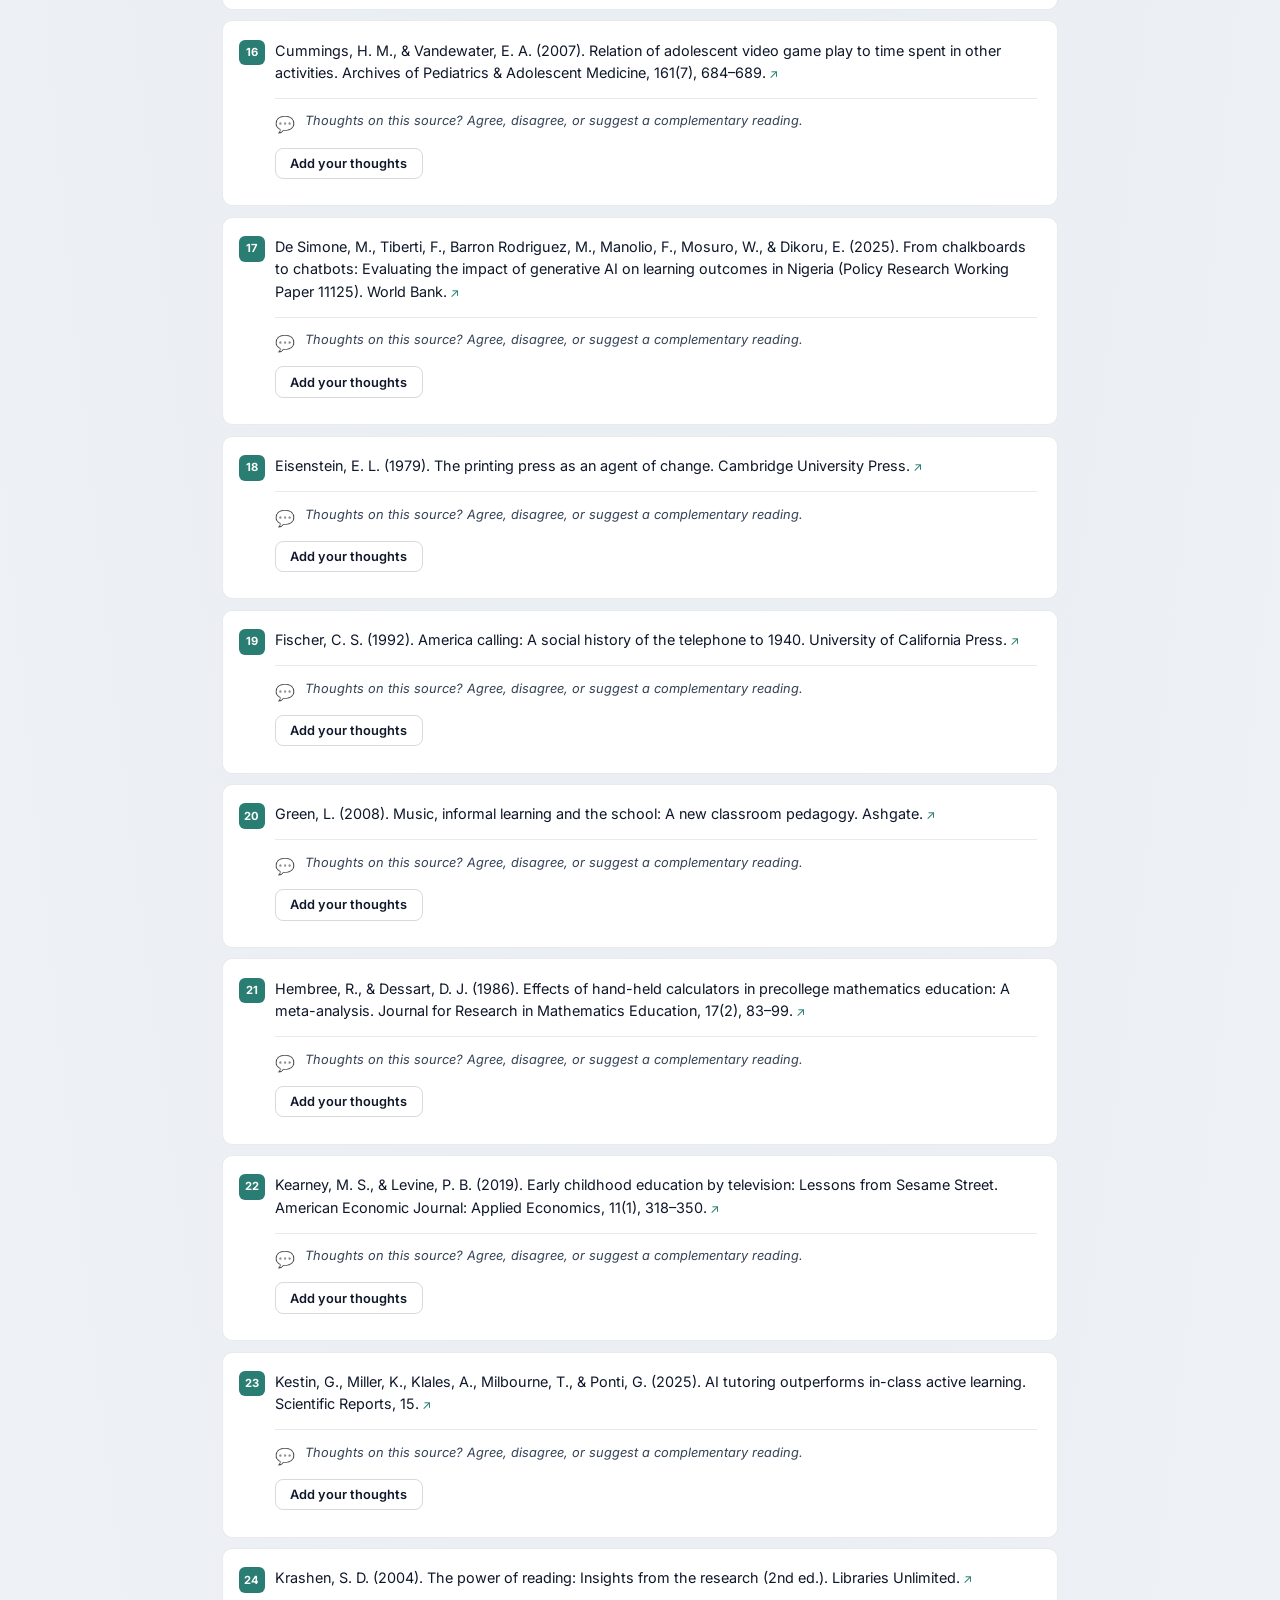
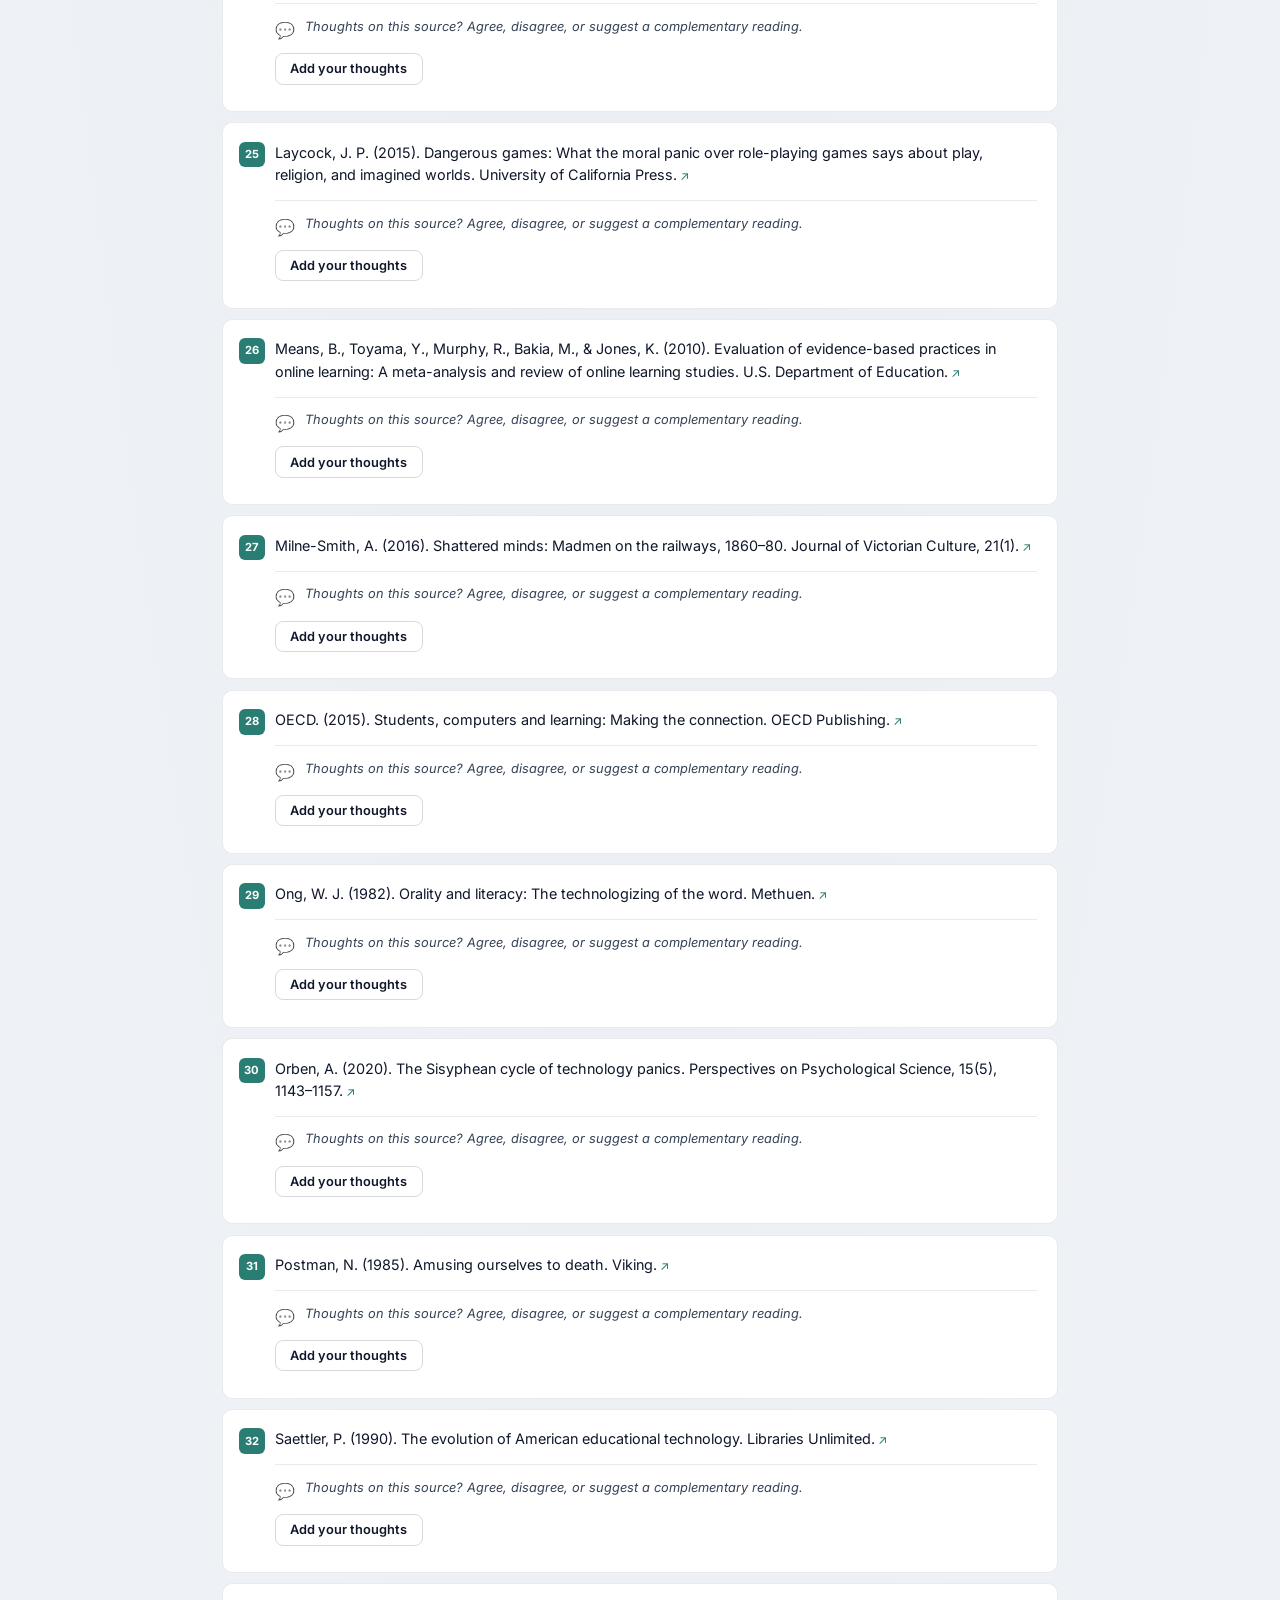
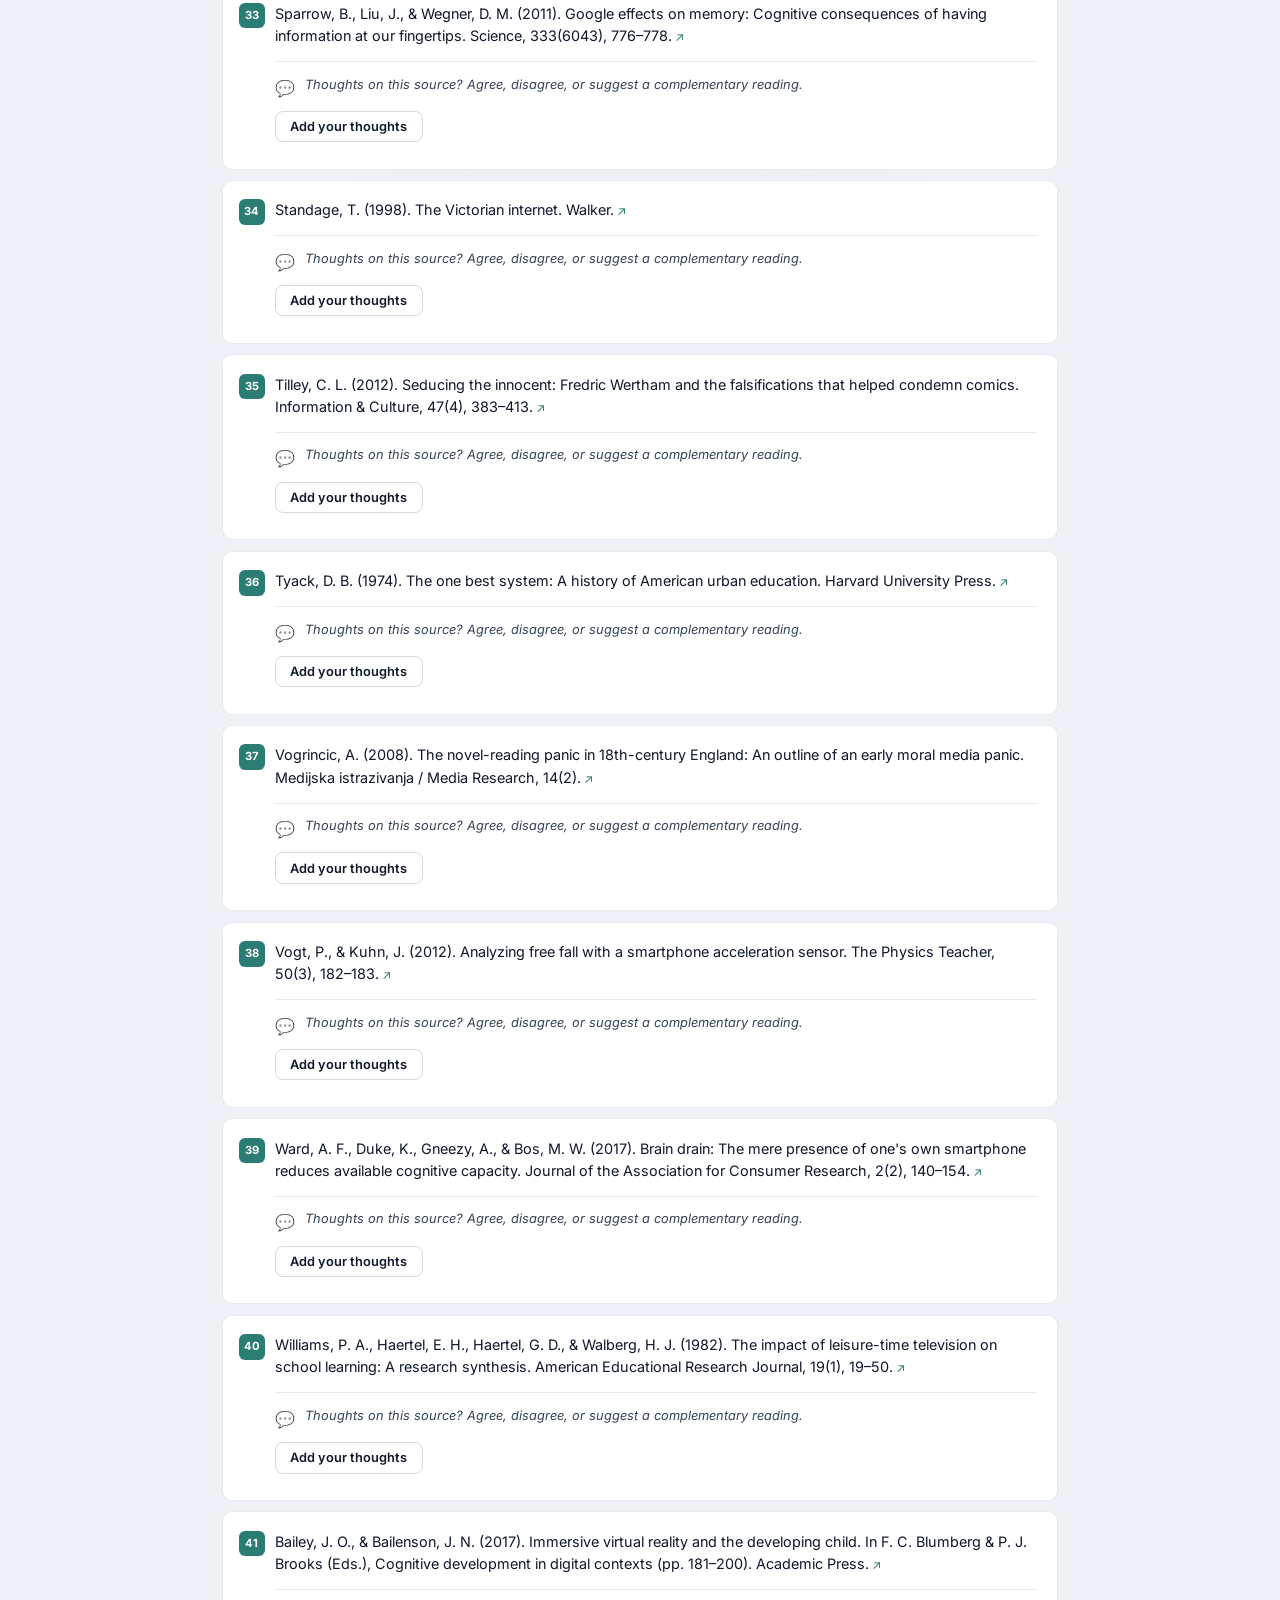
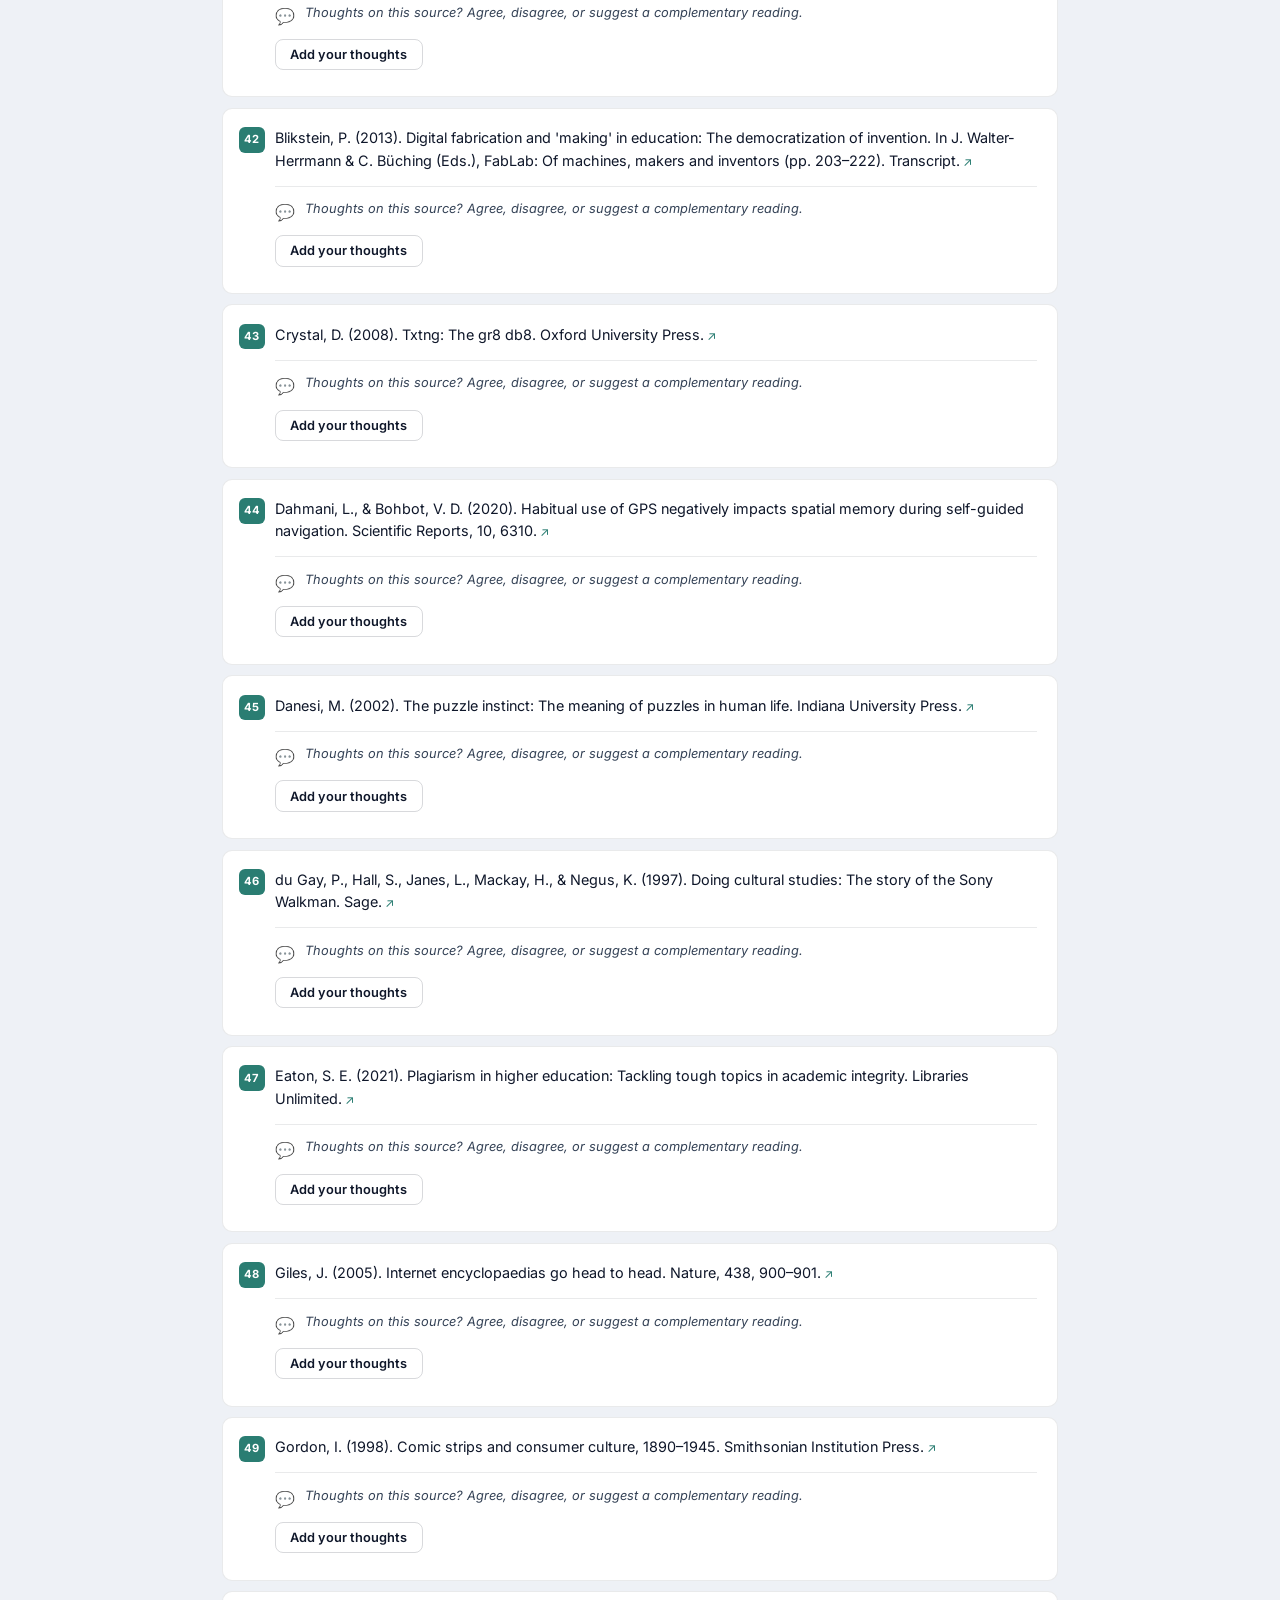
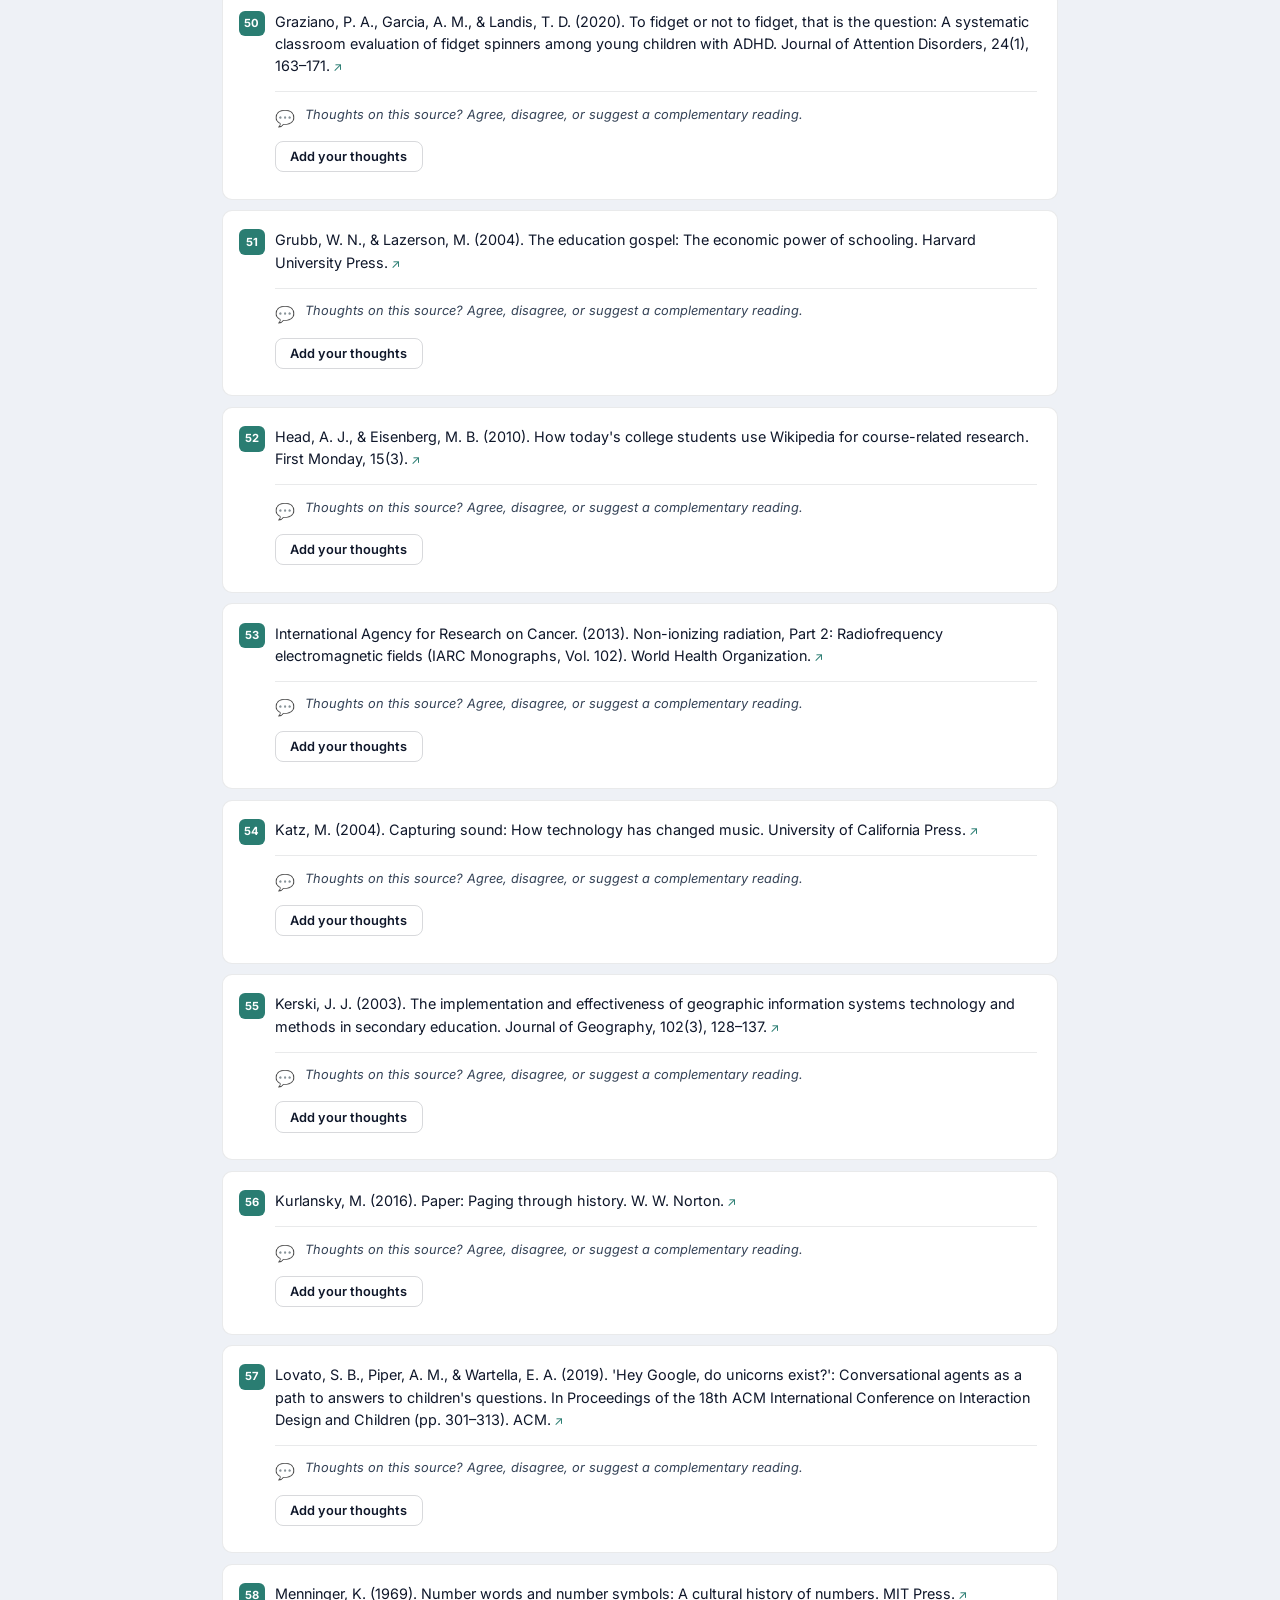
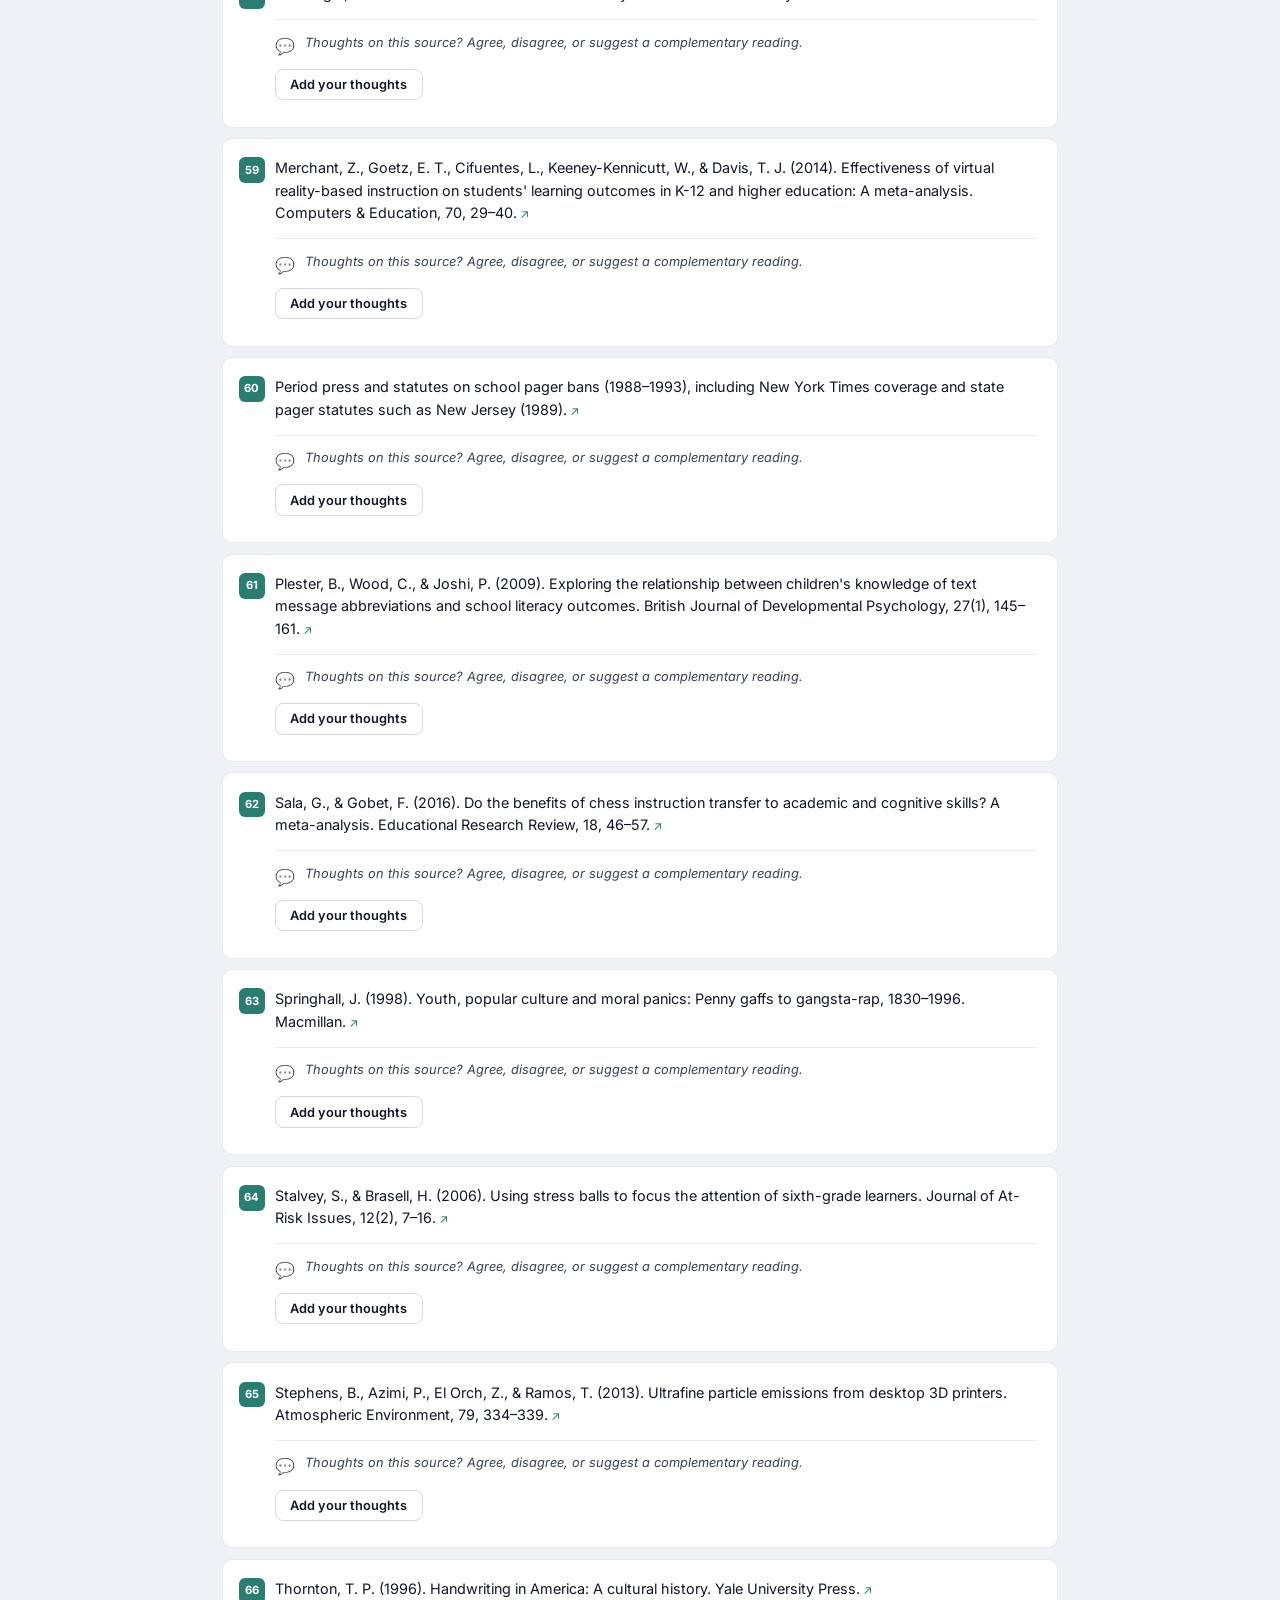
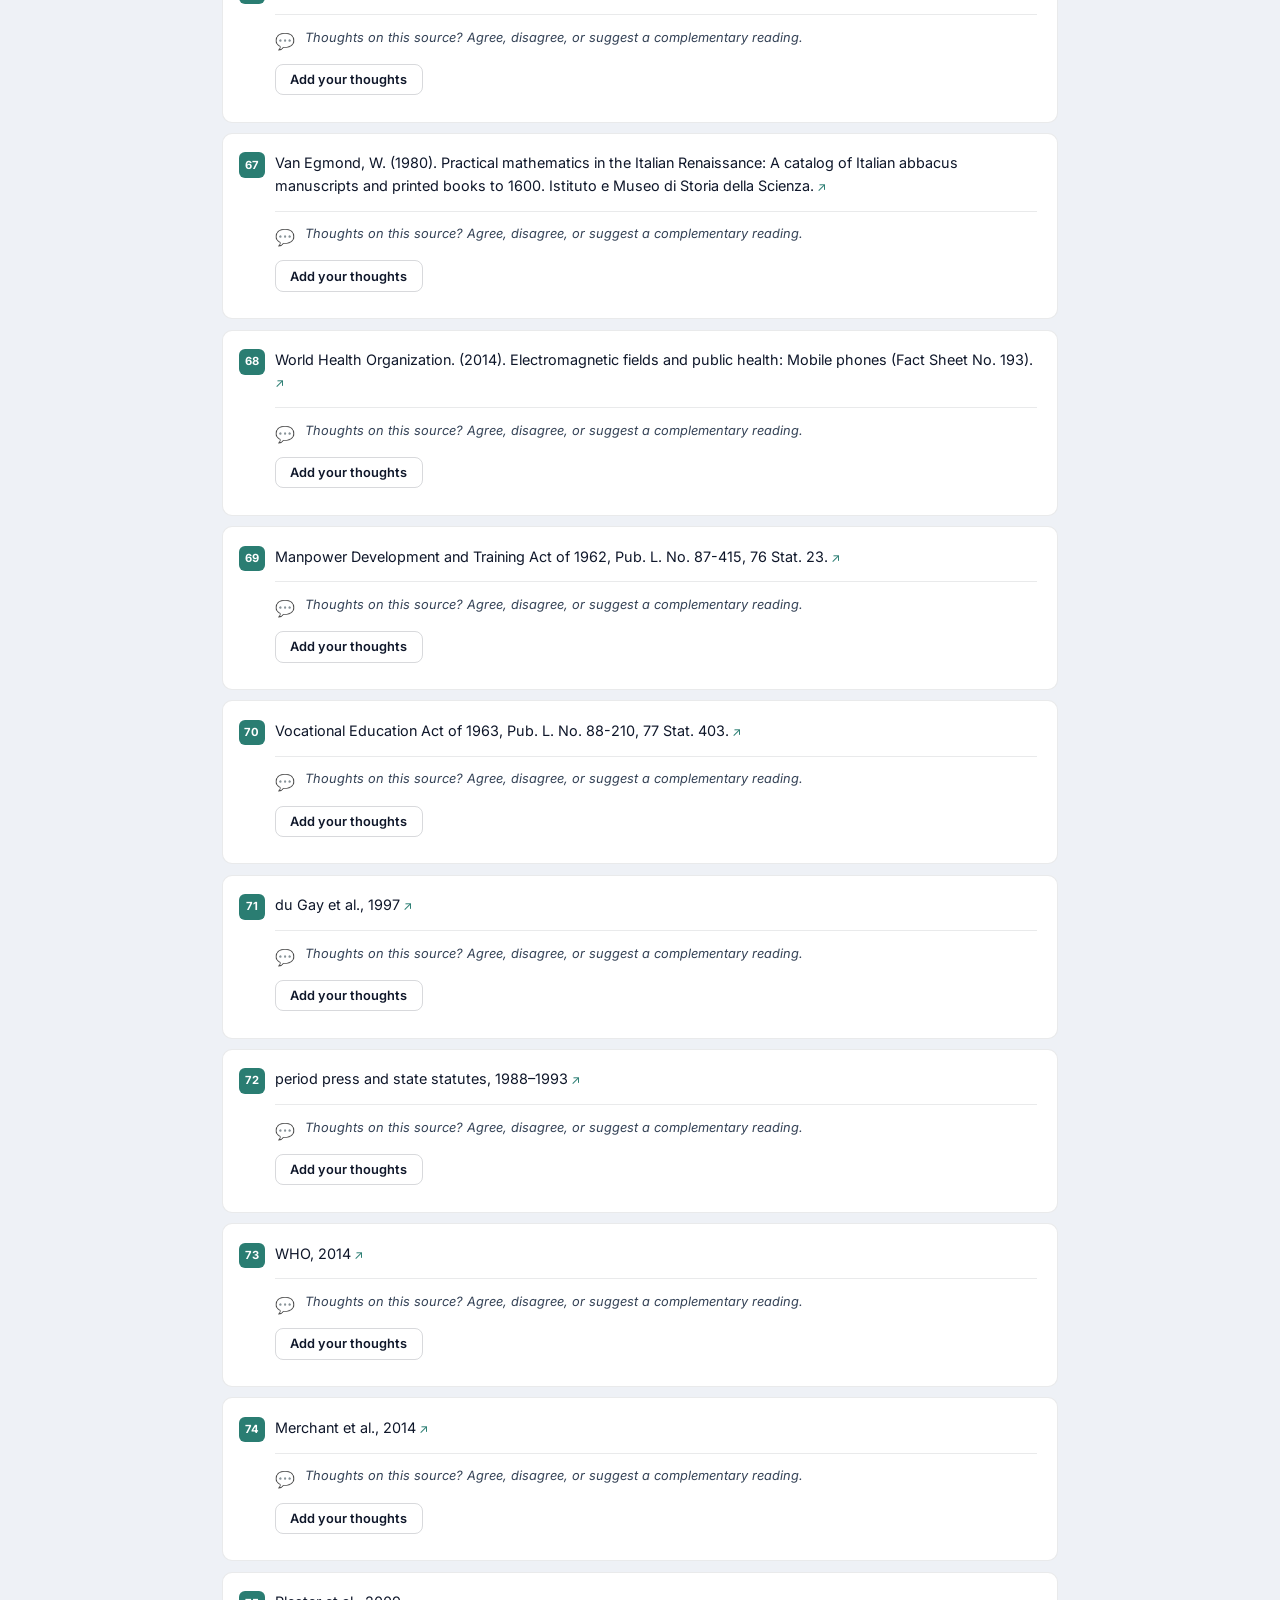
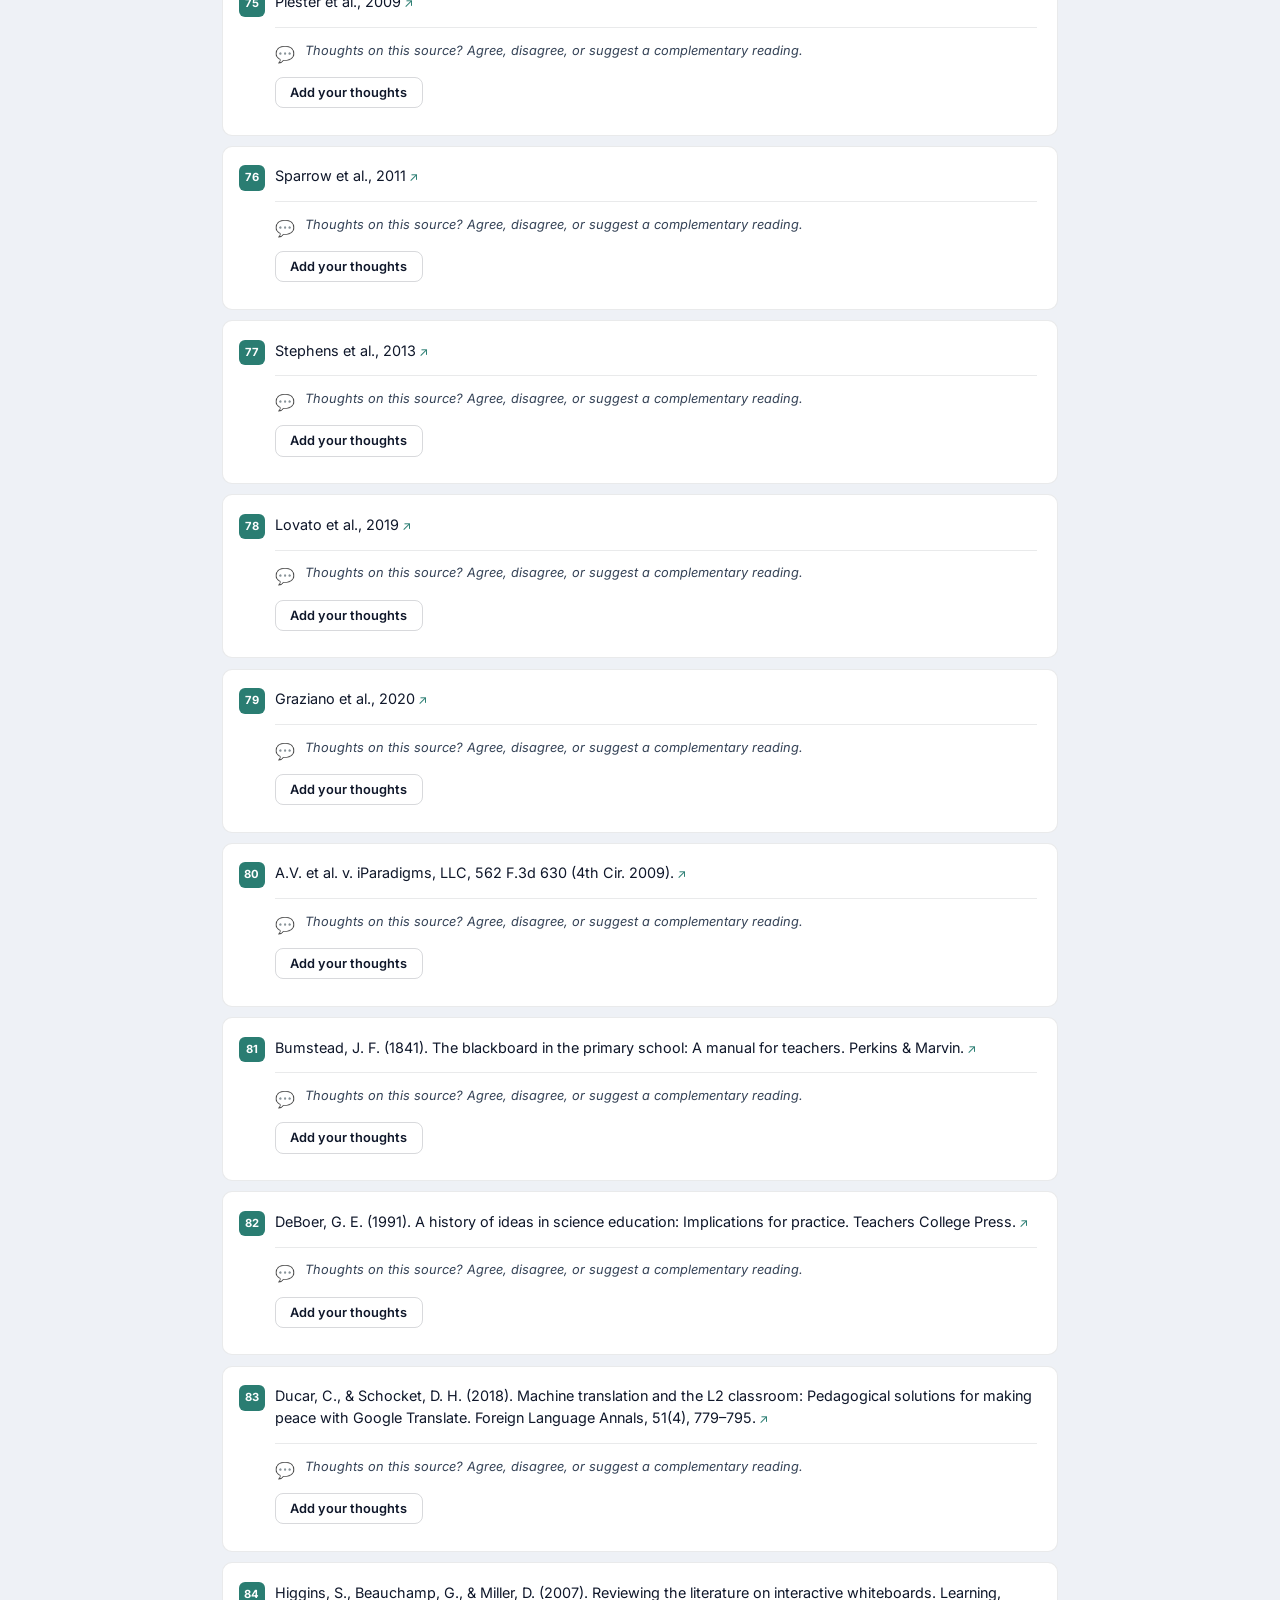
==== commit f7d1b38a: "Streamline Fear Dial method copy and make coding CSV auditable. Shorten the method section, use Fear" ====
--- a/references.html
+++ b/references.html
@@ -25,7 +25,7 @@
     </nav>
     <div class="hero hero--compact">
       <h1>References</h1>
-      <p class="hero-subtitle">APA style. Click any entry to open the publicly available source. <a href="data/fear-dial-coding.csv" download="fear-dial-coding.csv">Download Fear Dial coding spreadsheet (CSV)</a> for learning/cognitive dial determination across all 67 technologies.</p>
+      <p class="hero-subtitle">APA style. Click any entry to open the publicly available source. <a href="data/fear-dial-coding.csv" download="fear-dial-coding.csv">Download Fear Dial estimate coding spreadsheet (CSV)</a> for learning/cognitive dial evidence across all 67 technologies.</p>
     </div>
   </header>
 
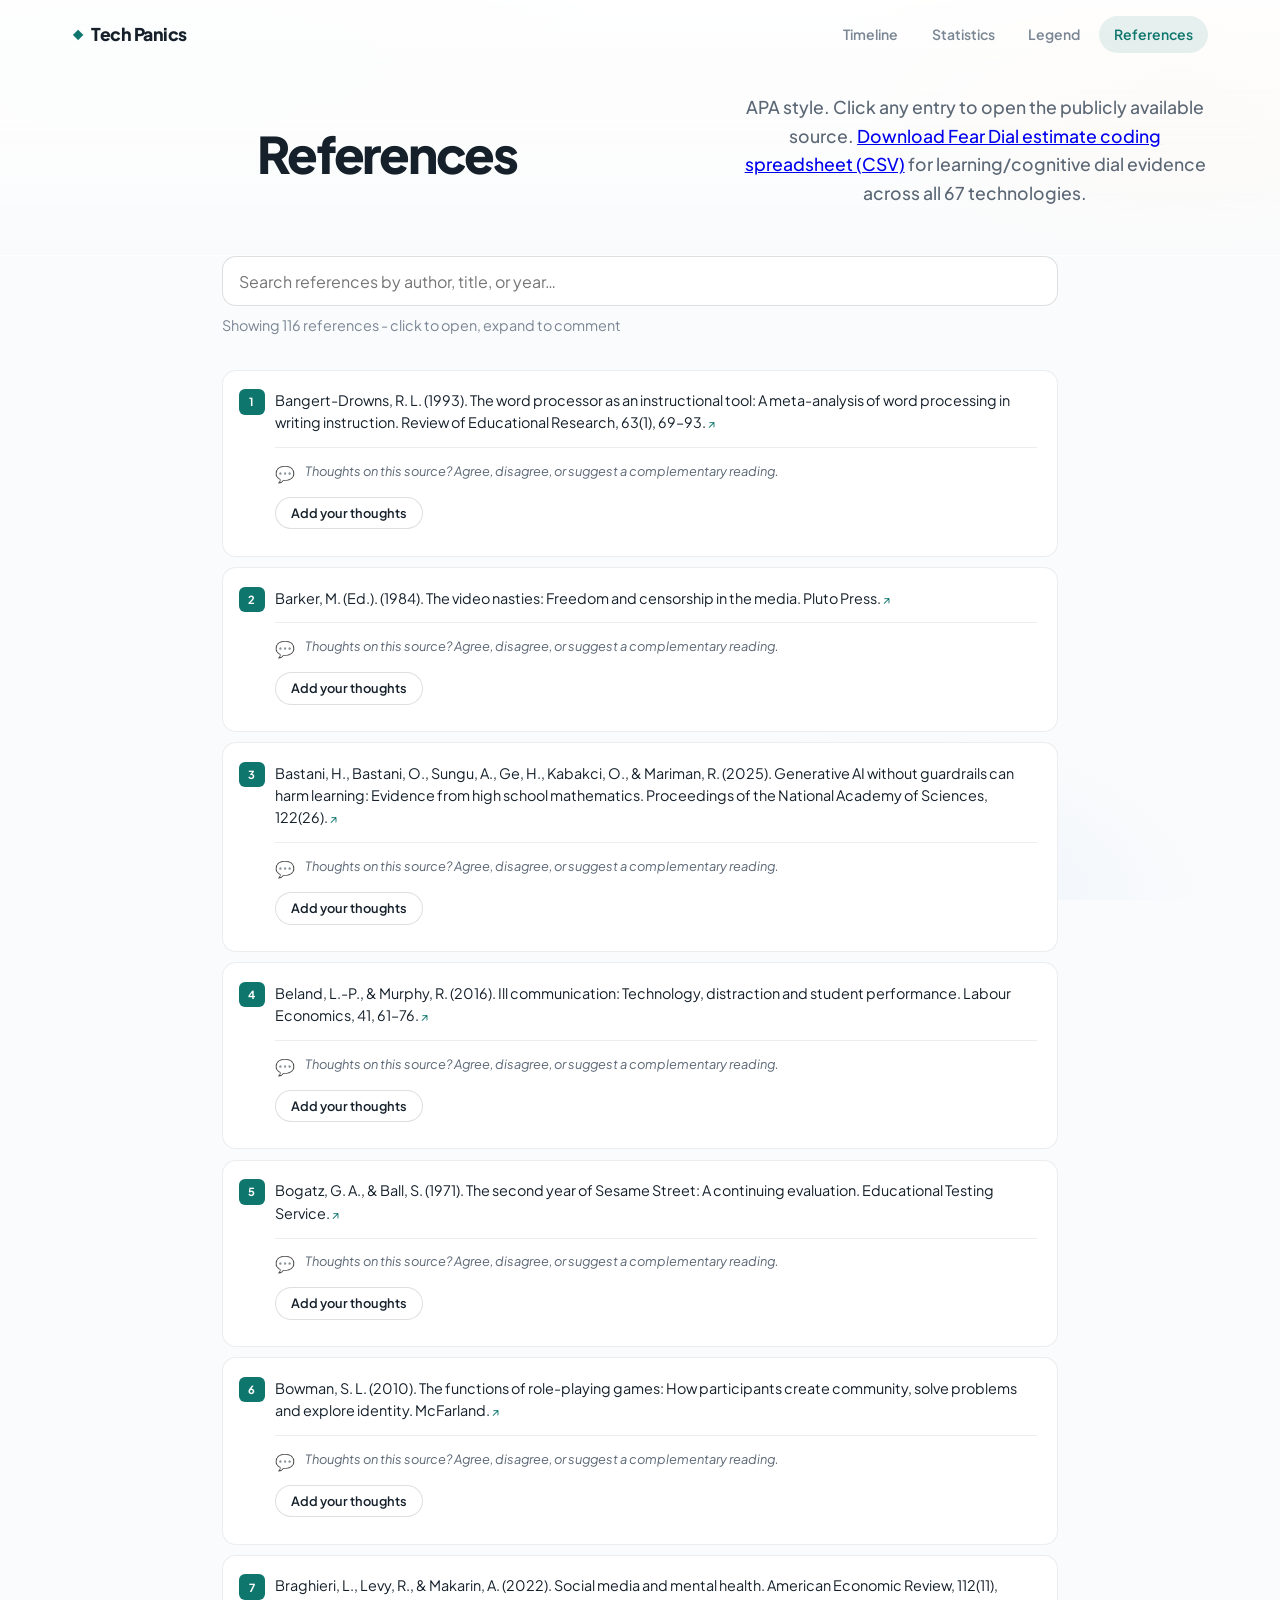
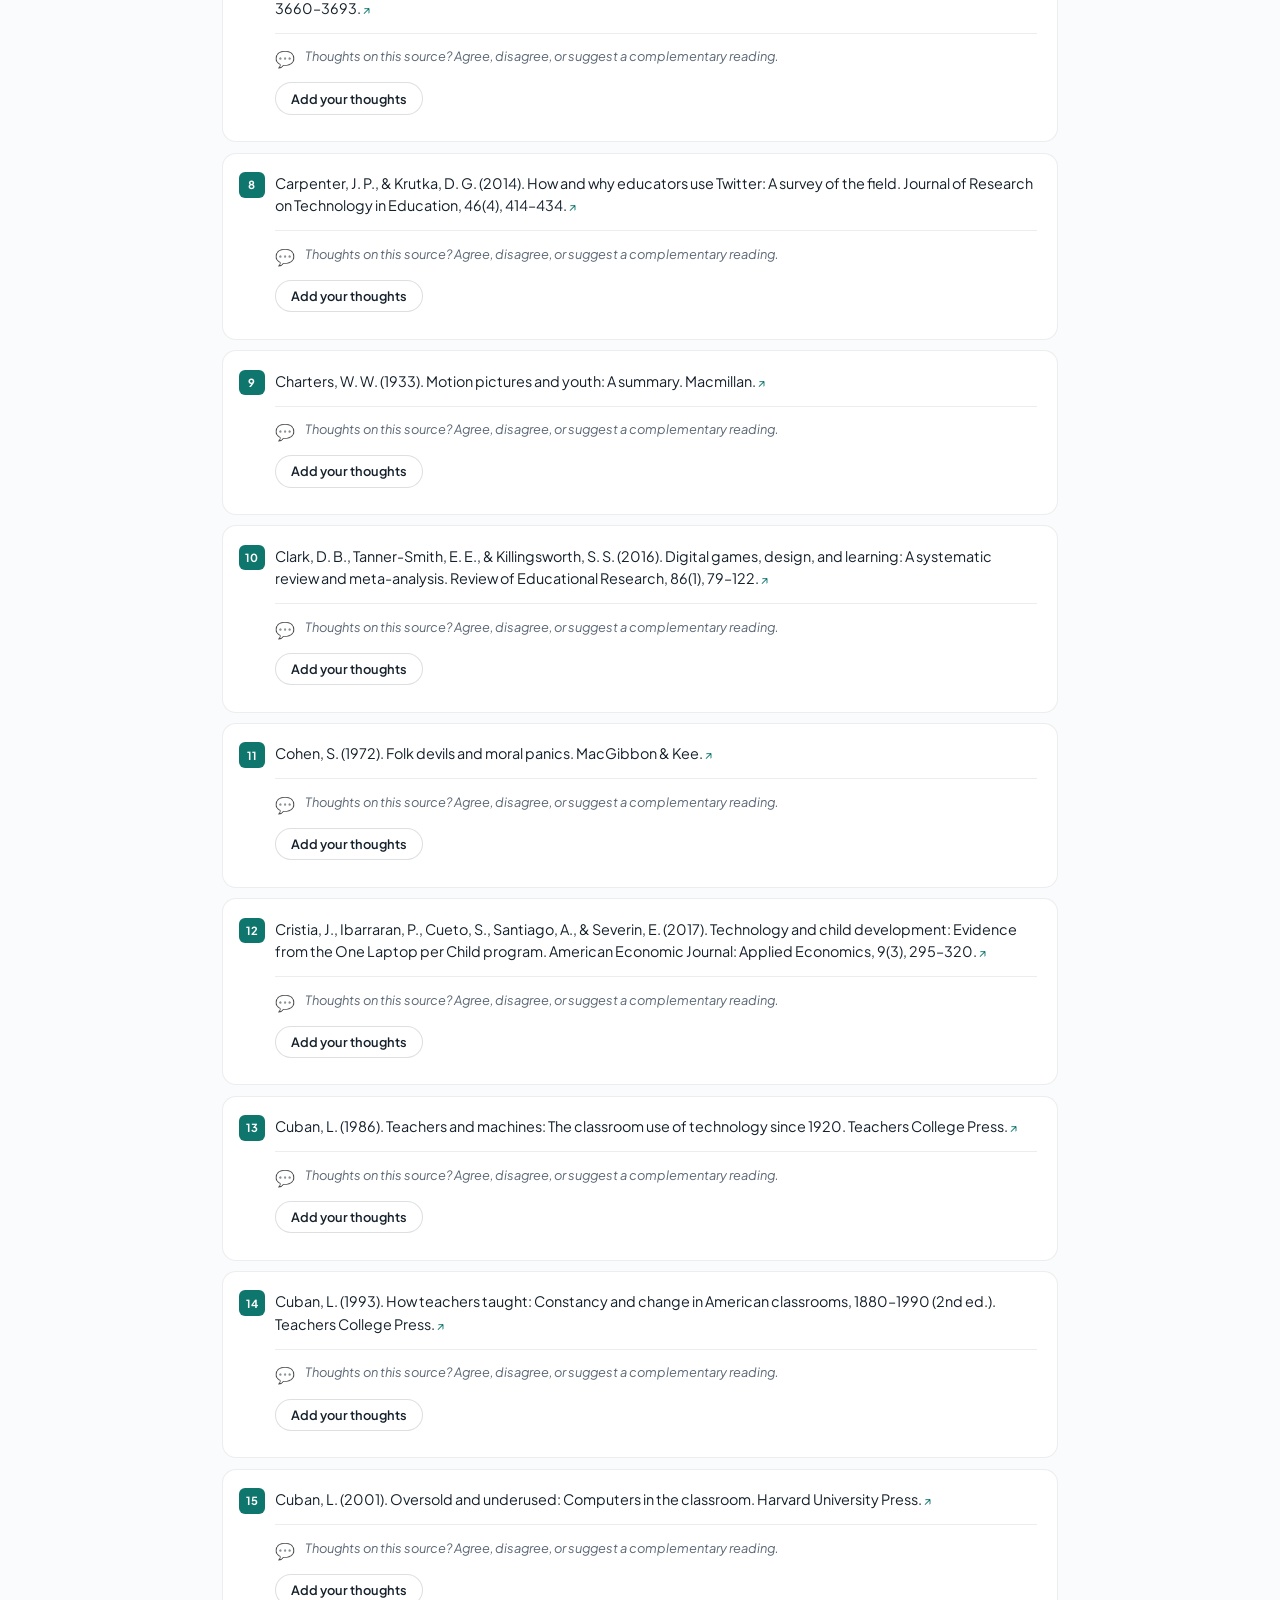
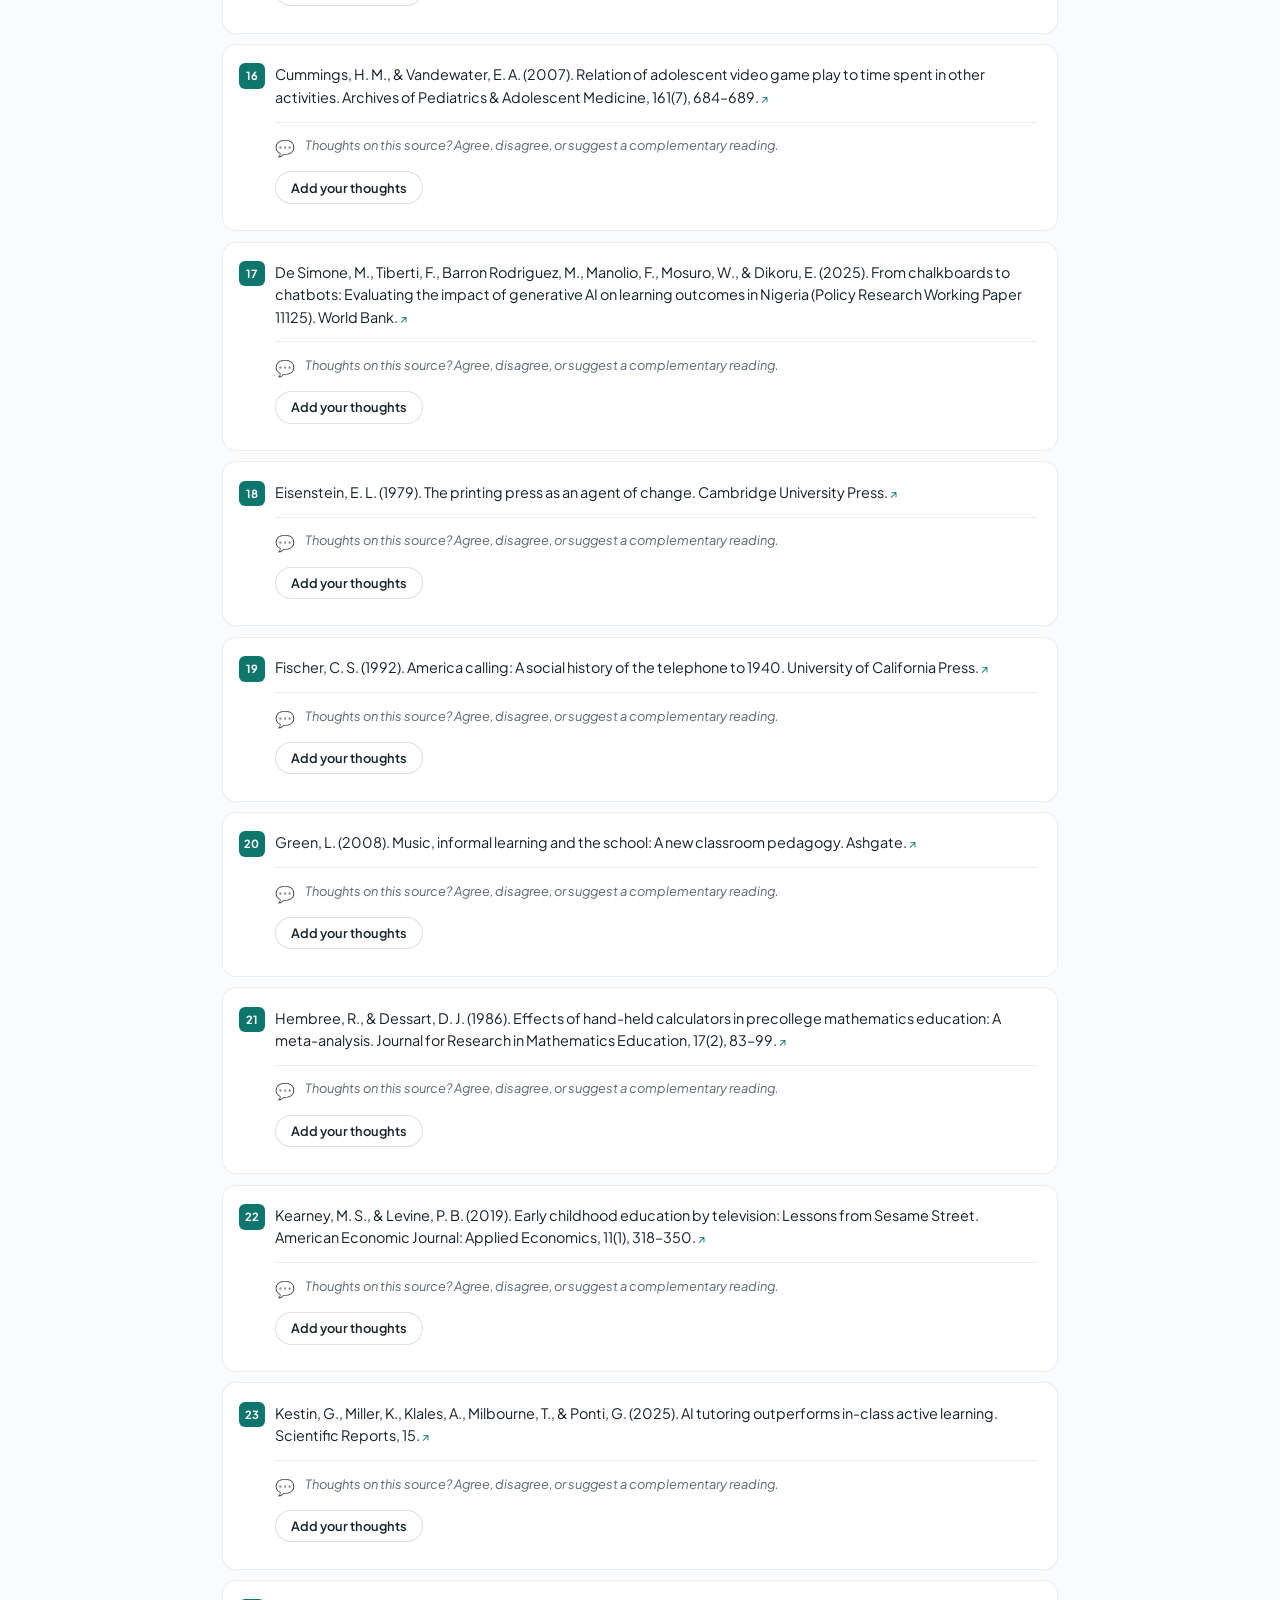
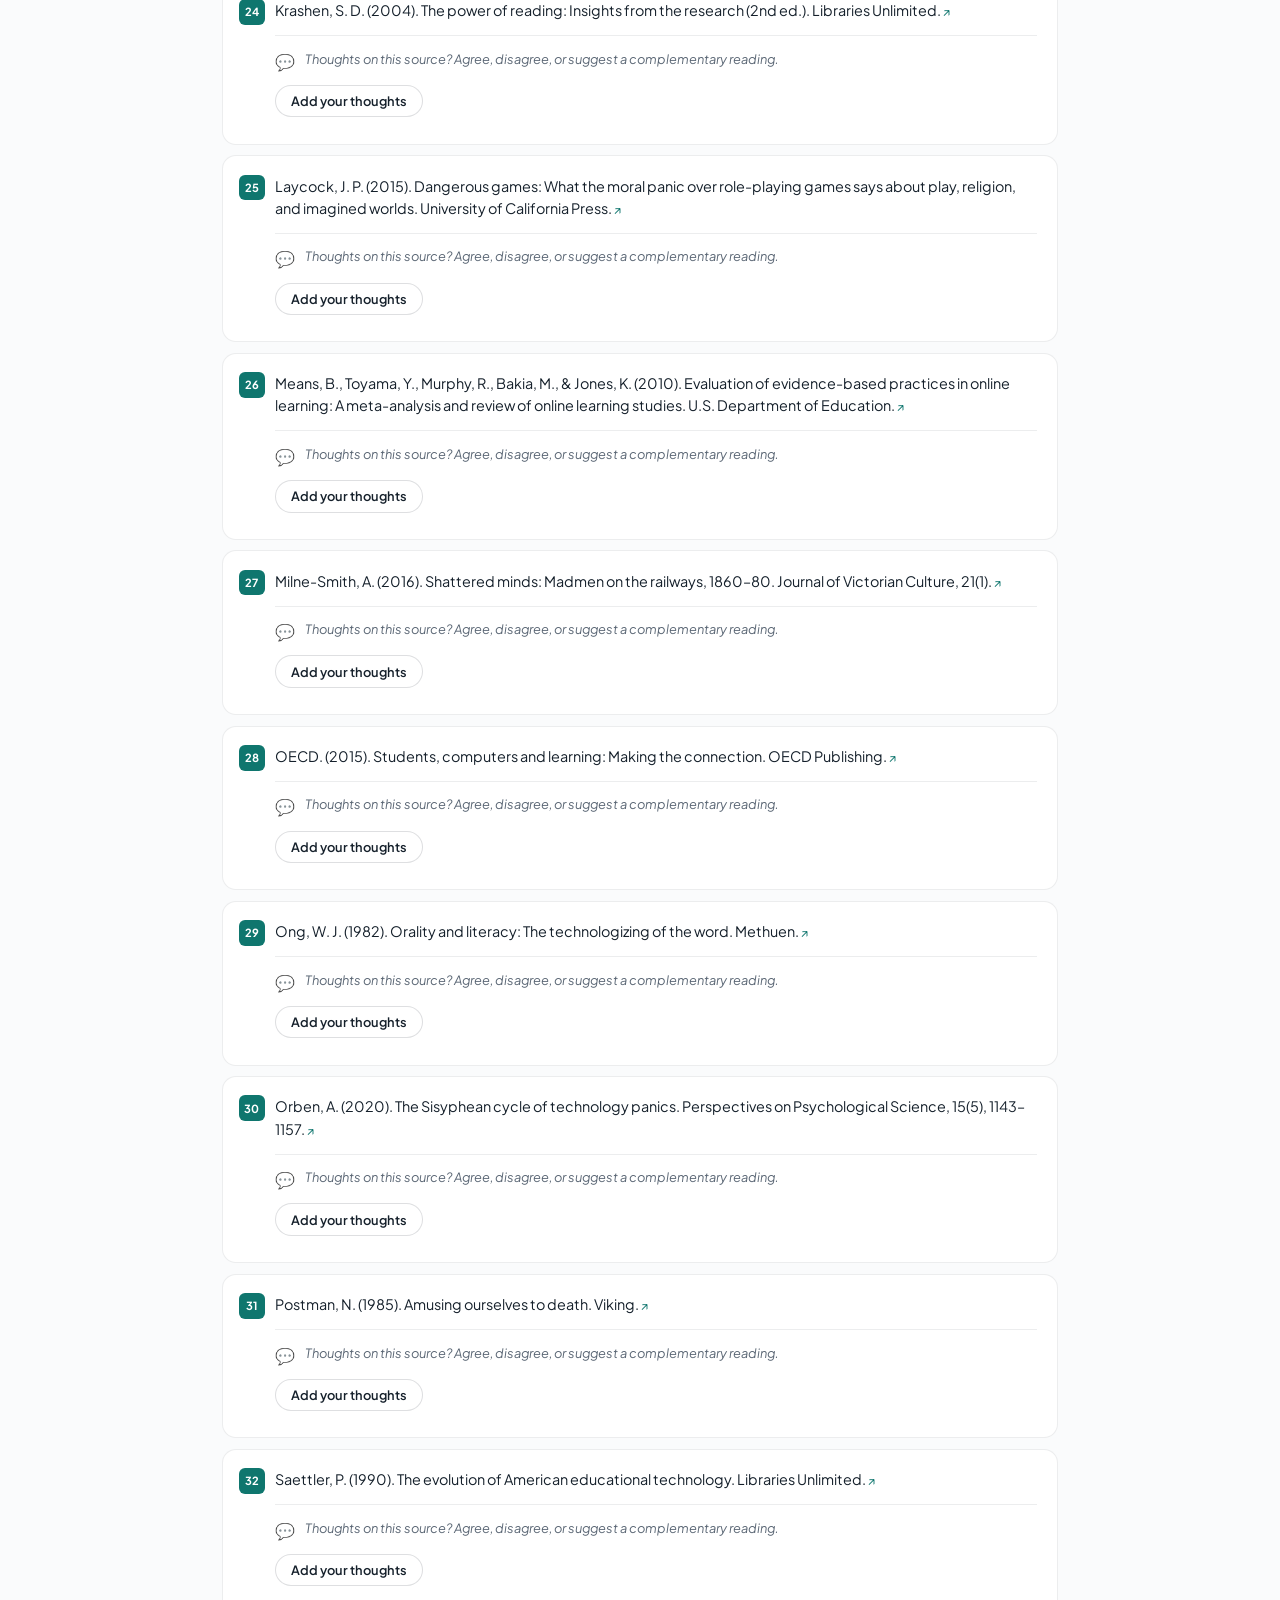
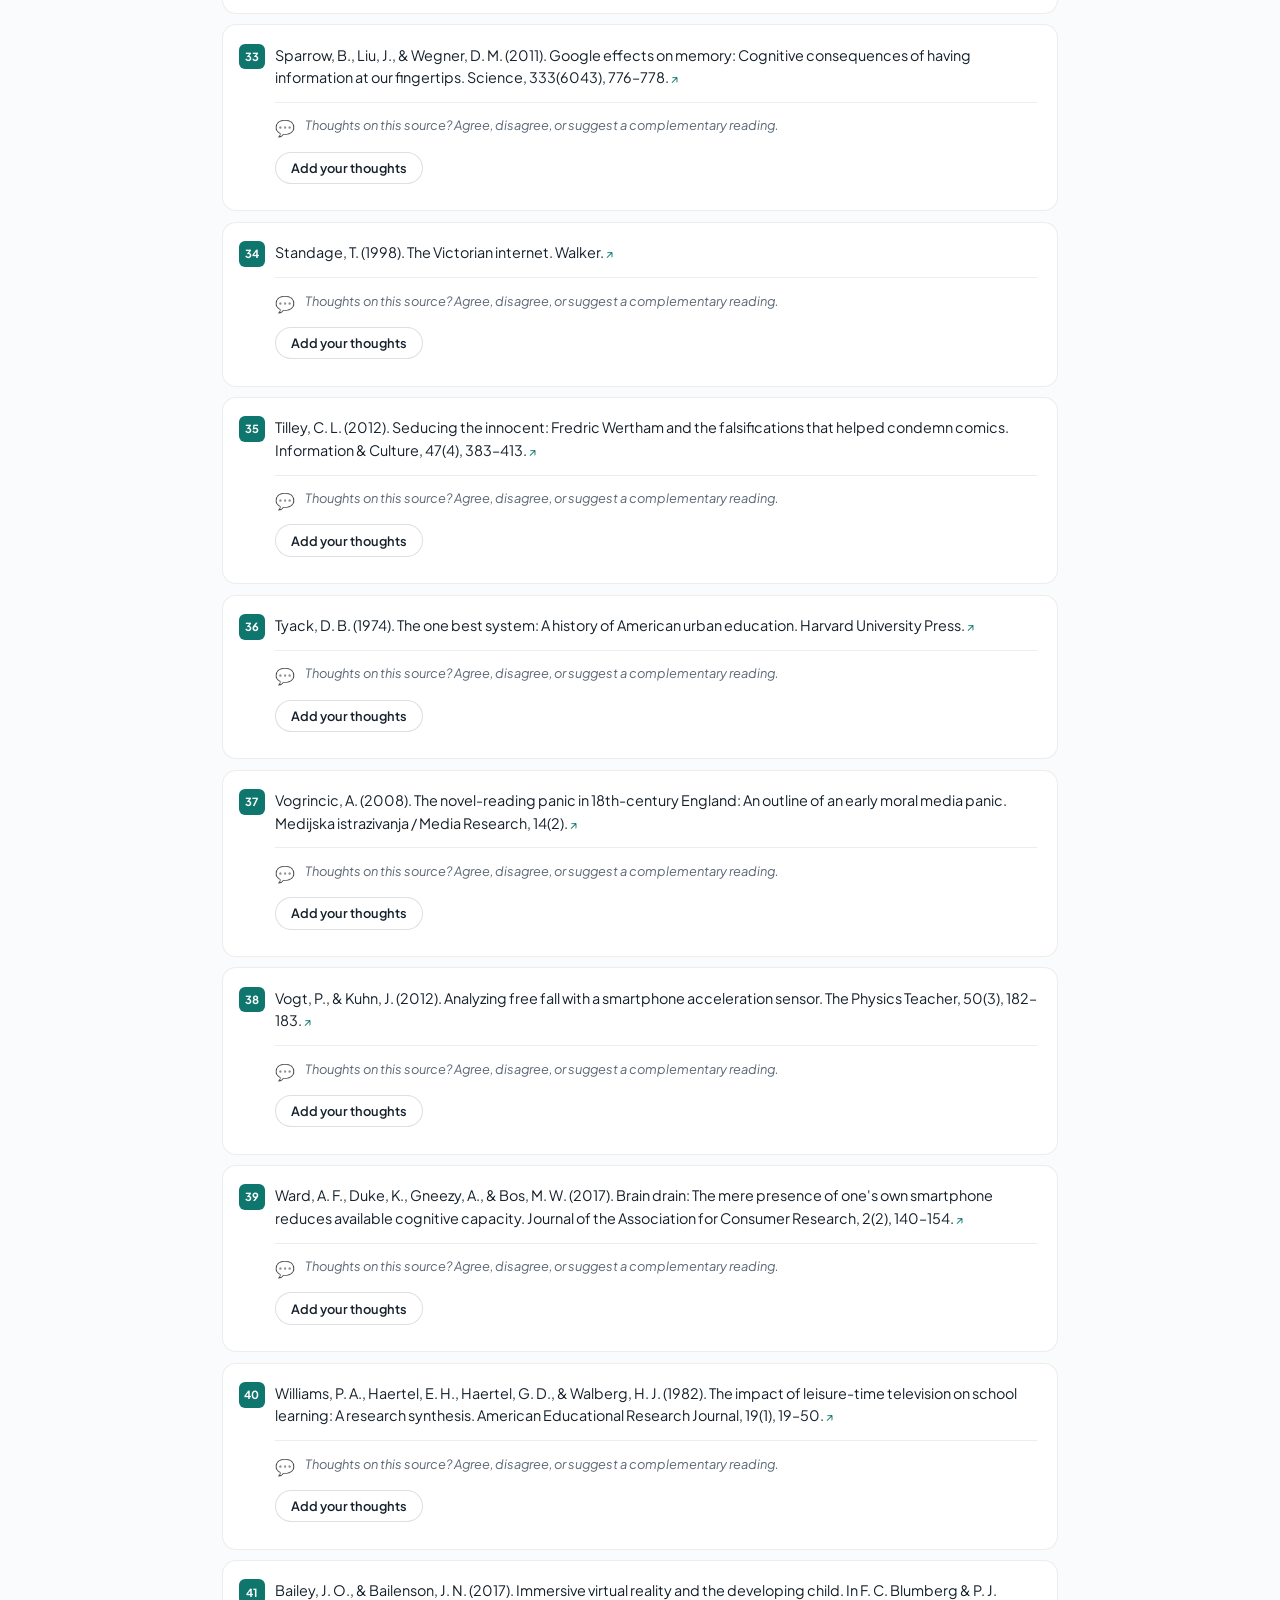
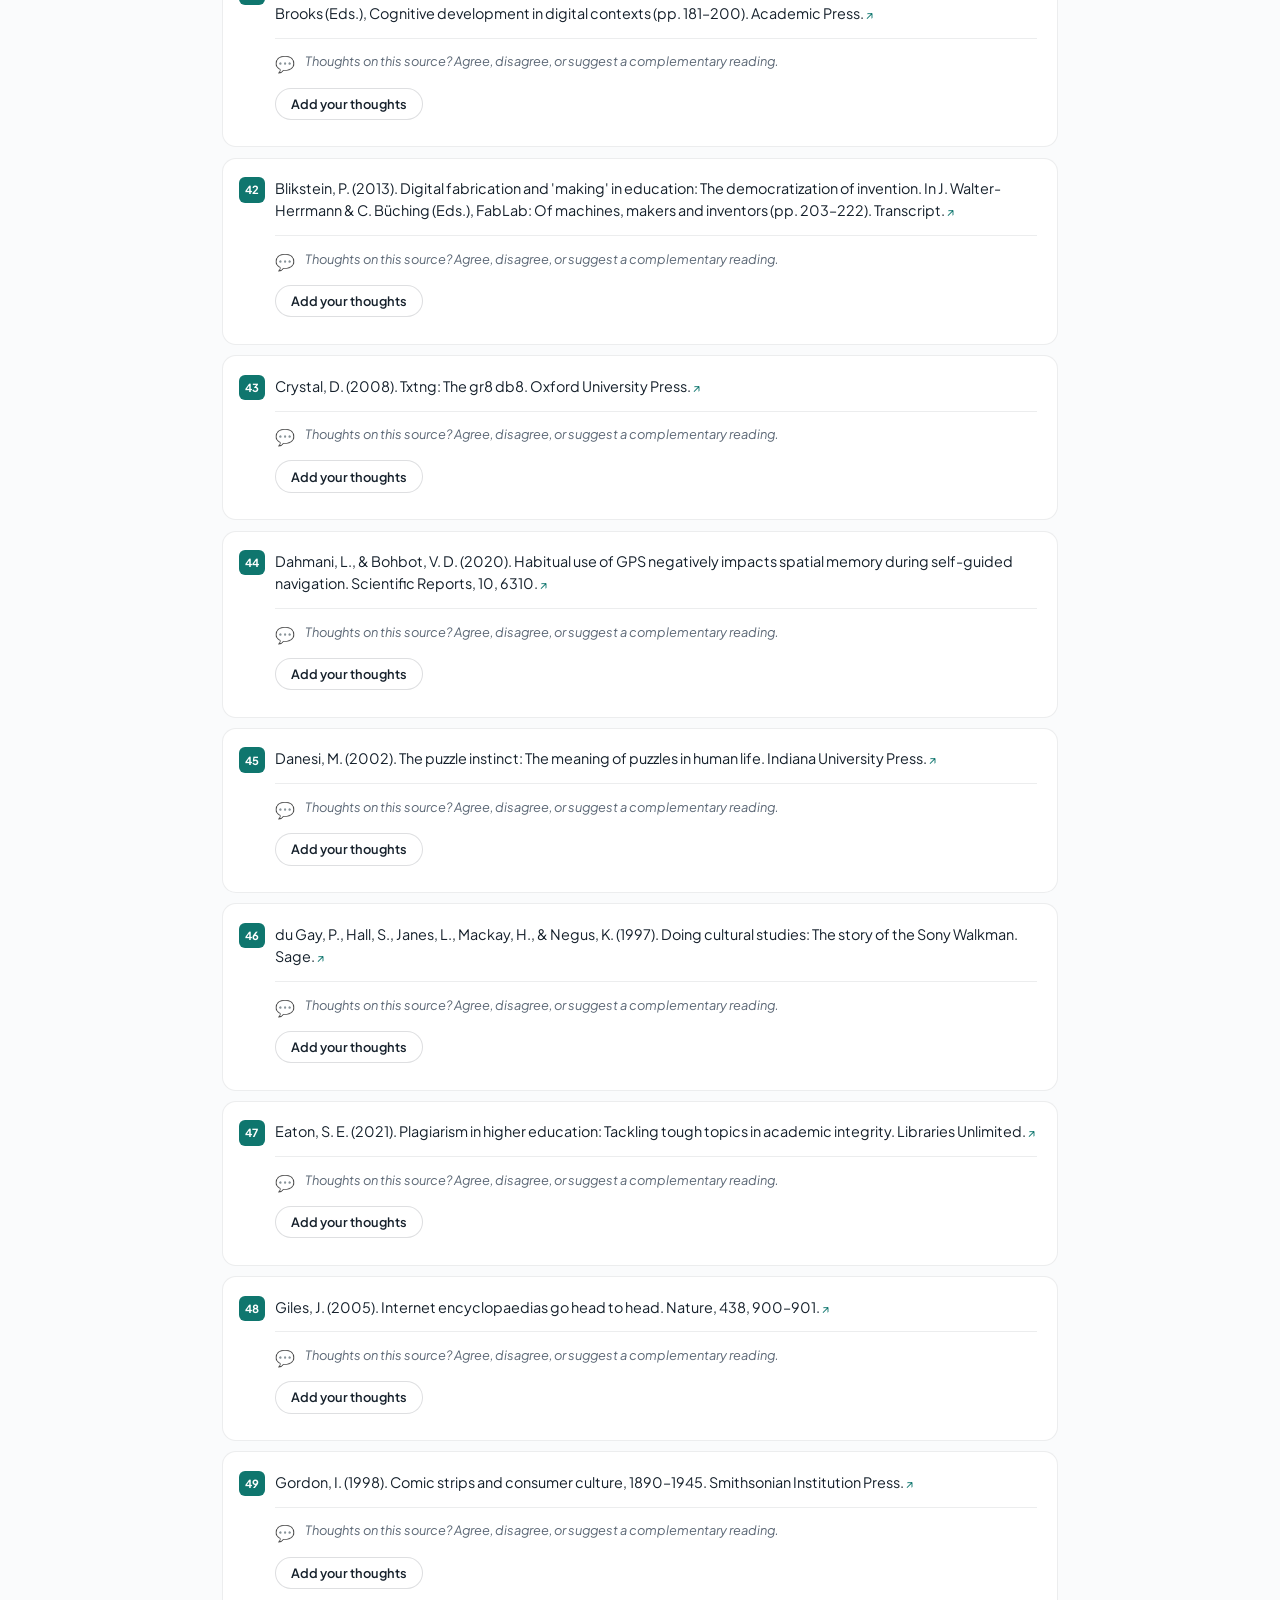
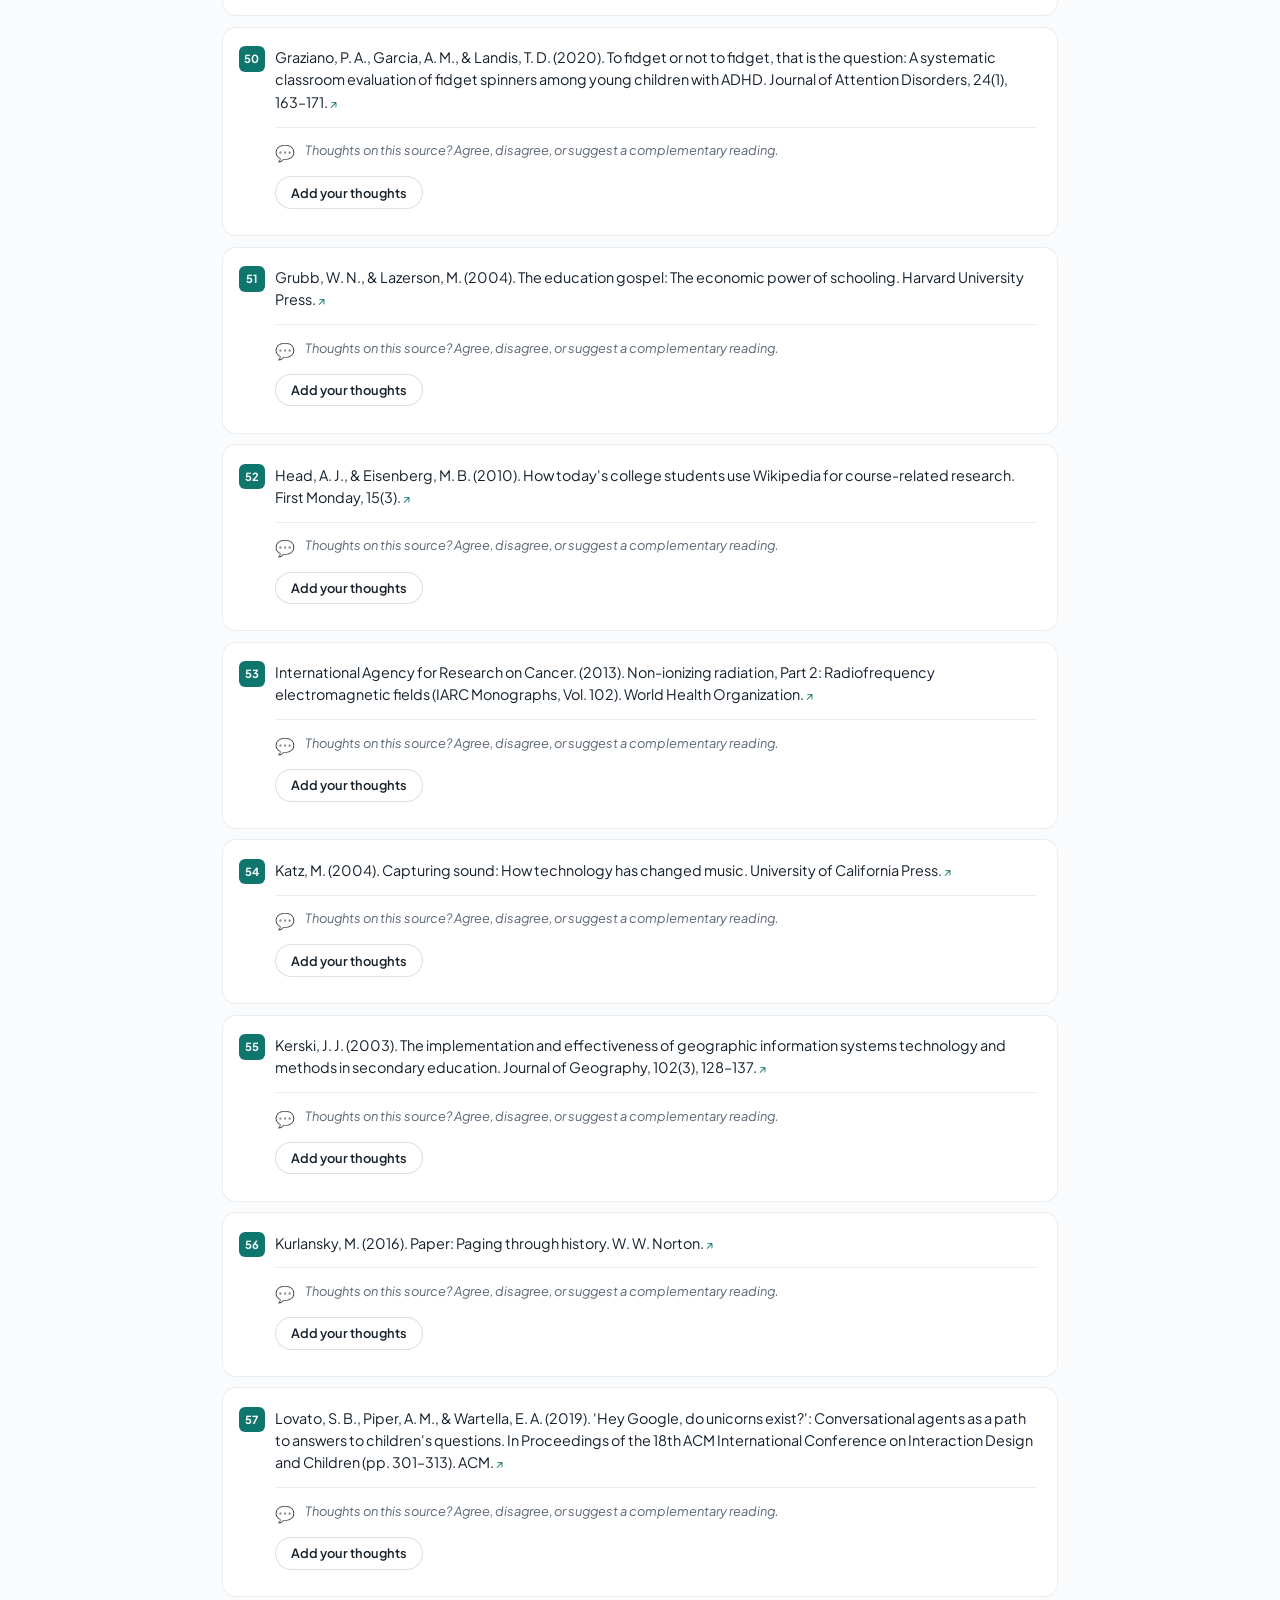
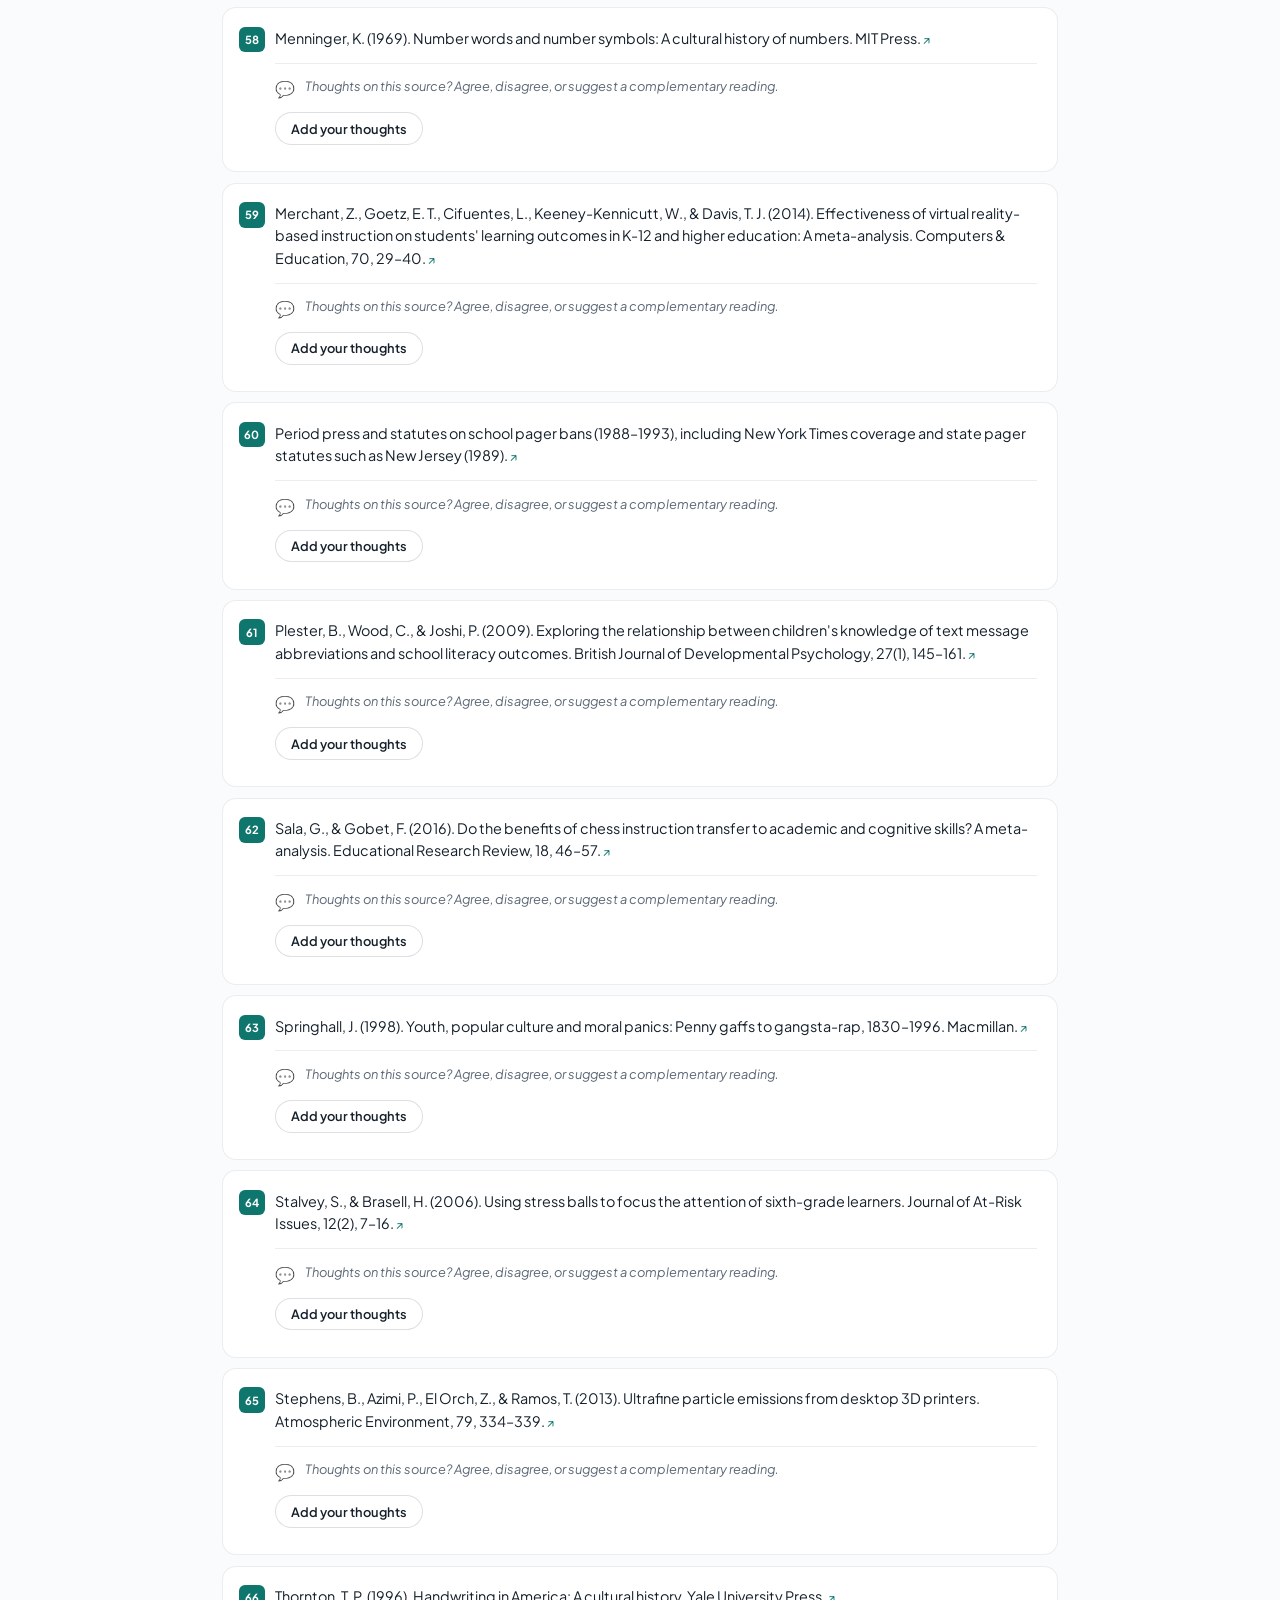
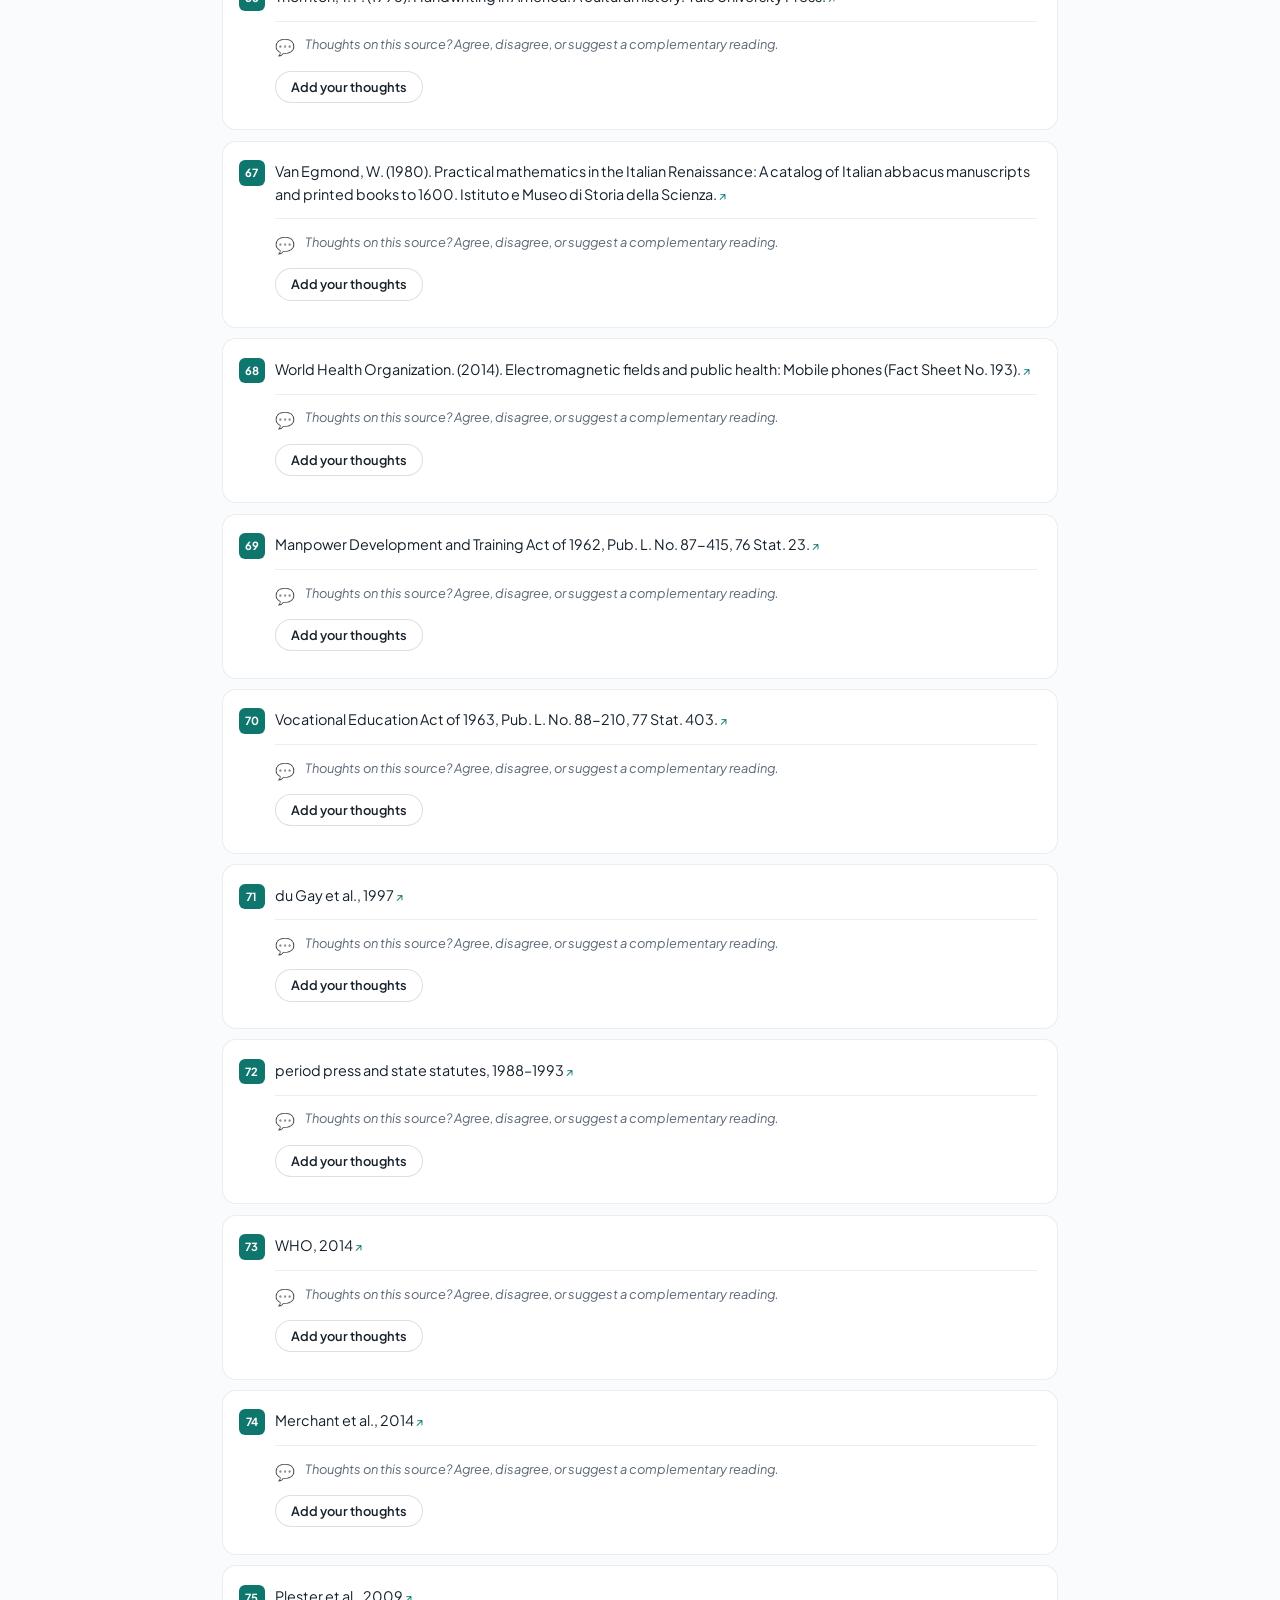
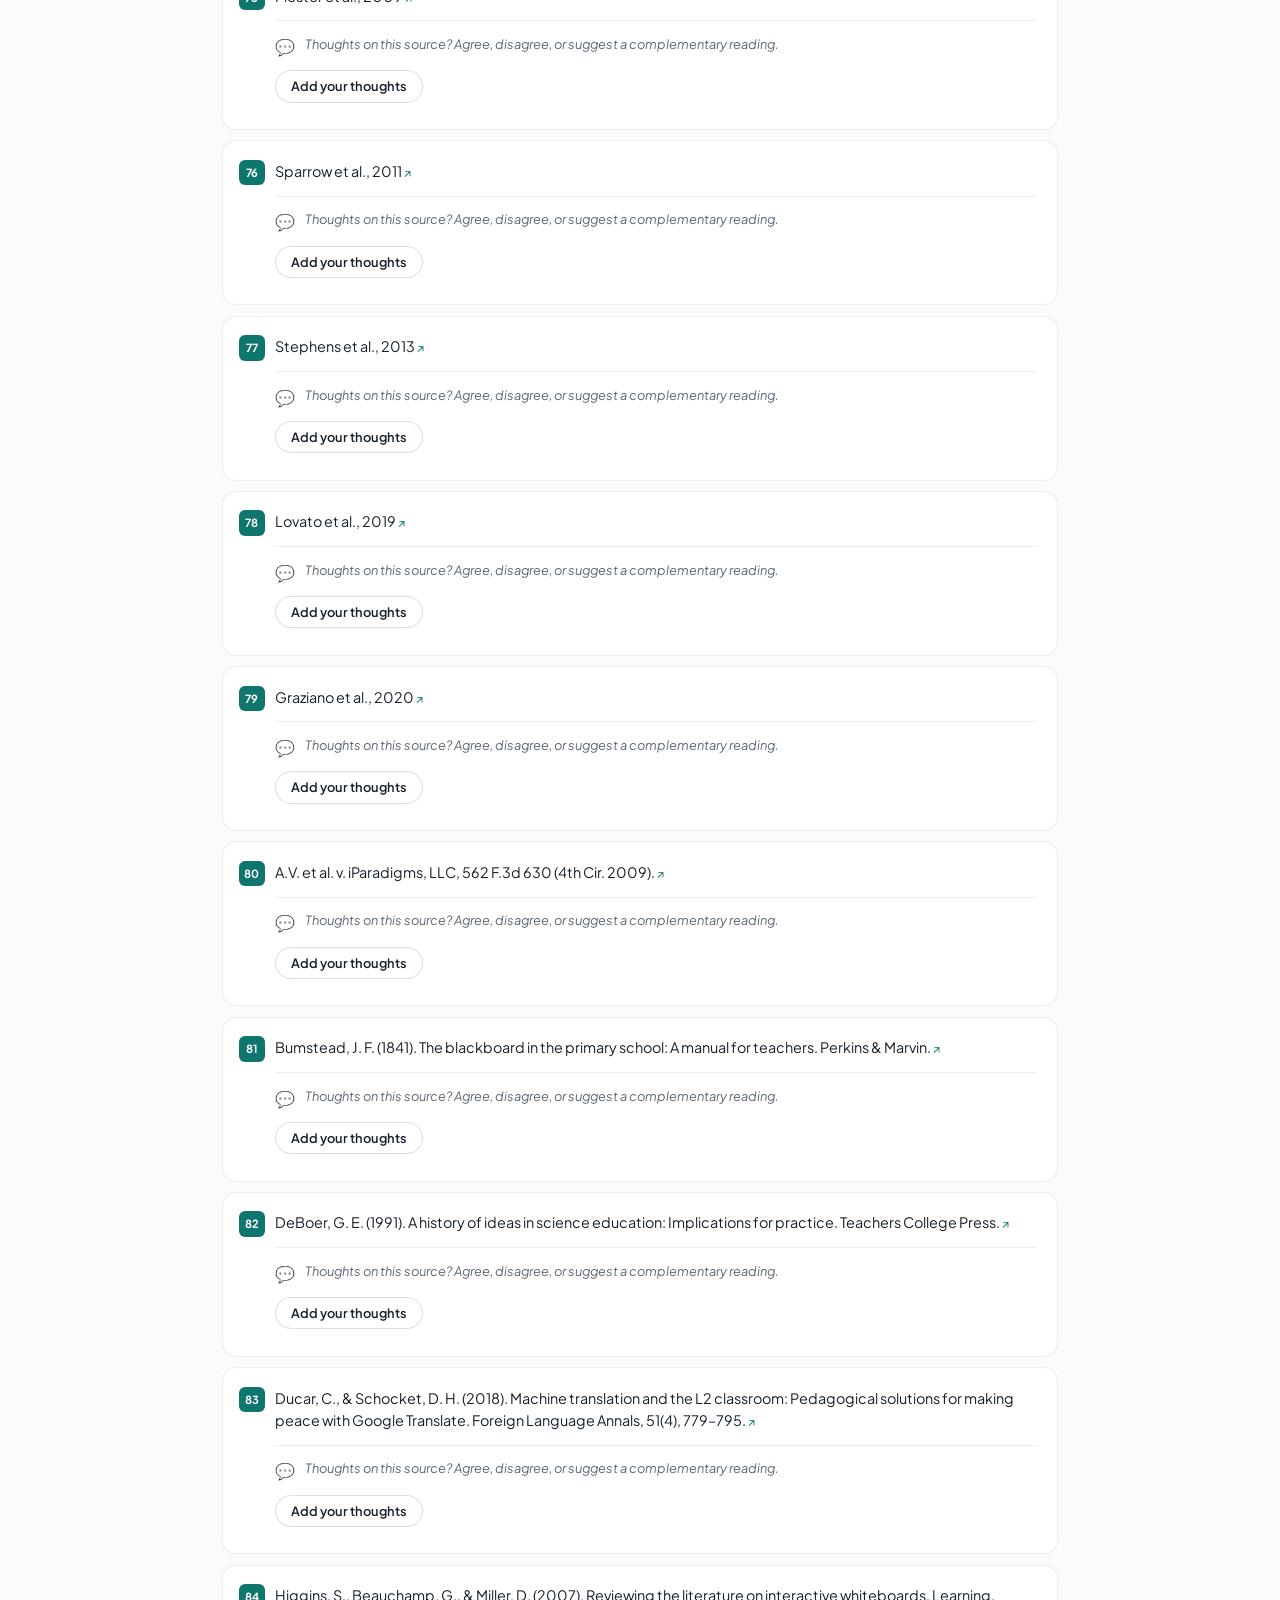
==== commit 41f5c5e1: "Restyle the site with a soft edtech visual language. Swap Inter for Plus Jakarta Sans, soft pastel w" ====
--- a/references.html
+++ b/references.html
@@ -6,7 +6,7 @@
       <title>References: Technology Panics &amp; Education</title>
   <link rel="preconnect" href="https://fonts.googleapis.com">
   <link rel="preconnect" href="https://fonts.gstatic.com" crossorigin>
-  <link href="https://fonts.googleapis.com/css2?family=Inter:wght@400;500;600;700;800&display=swap" rel="stylesheet">
+  <link href="https://fonts.googleapis.com/css2?family=Plus+Jakarta+Sans:wght@400;500;600;700;800&display=swap" rel="stylesheet">
   <link rel="stylesheet" href="styles.css">
 </head>
 <body class="refs-page">
--- a/styles.css
+++ b/styles.css
@@ -1,33 +1,37 @@
 :root {
-  --bg: #eef1f6;
+  --bg: #fafbfc;
   --bg-elevated: #ffffff;
   --bg-panel: #ffffff;
-  --bg-hover: #f5f7fa;
-  --bg-subtle: #e4e9f0;
-  --border: rgba(15, 23, 42, 0.09);
-  --border-strong: rgba(15, 23, 42, 0.16);
-  --text: #0f172a;
-  --text-secondary: #334155;
-  --text-muted: #64748b;
-  --accent: #2a7d72;
-  --accent-hover: #23685f;
-  --accent-glow: rgba(42, 125, 114, 0.25);
-  --accent-dim: rgba(42, 125, 114, 0.1);
+  --bg-hover: #f3f6f5;
+  --bg-subtle: #eef2f1;
+  --wash-mint: #f0f7f5;
+  --wash-peach: #fff8f0;
+  --wash-sky: #f3f8fc;
+  --border: rgba(21, 32, 43, 0.08);
+  --border-strong: rgba(21, 32, 43, 0.14);
+  --text: #15202b;
+  --text-secondary: #5b6775;
+  --text-muted: #7a8694;
+  --accent: #0f766e;
+  --accent-hover: #0b5f59;
+  --accent-glow: rgba(15, 118, 110, 0.18);
+  --accent-dim: rgba(15, 118, 110, 0.1);
   --learning: #0d9488;
   --morality: #7c3aed;
   --health: #dc2626;
   --order: #d97706;
-  --yes: #2a7d72;
+  --yes: #0f766e;
   --partial: #d97706;
-  --no: #cbd5e1;
+  --no: #d4dbe3;
   --danger: #dc2626;
   --success: #059669;
   --gold: #b45309;
-  --shadow: 0 4px 20px rgba(15, 23, 42, 0.07);
-  --shadow-lg: 0 16px 48px rgba(15, 23, 42, 0.12);
-  --radius: 10px;
-  --radius-lg: 14px;
-  --font: 'Inter', system-ui, -apple-system, sans-serif;
+  --shadow: 0 8px 28px rgba(21, 32, 43, 0.06);
+  --shadow-lg: 0 18px 48px rgba(21, 32, 43, 0.1);
+  --radius: 14px;
+  --radius-lg: 22px;
+  --radius-pill: 999px;
+  --font: 'Plus Jakarta Sans', system-ui, -apple-system, sans-serif;
 }
 
 *, *::before, *::after { box-sizing: border-box; }
@@ -37,12 +41,15 @@
 body {
   margin: 0;
   font-family: var(--font);
-  font-size: 1rem;
-  line-height: 1.6;
+  font-size: 1.05rem;
+  line-height: 1.62;
   color: var(--text);
-  background: var(--bg);
+  background-color: var(--bg);
   background-image:
-    radial-gradient(ellipse 80% 50% at 50% -20%, rgba(42, 125, 114, 0.07), transparent);
+    radial-gradient(ellipse 70% 45% at 12% -10%, rgba(15, 118, 110, 0.09), transparent 55%),
+    radial-gradient(ellipse 55% 40% at 92% 8%, rgba(255, 214, 170, 0.28), transparent 50%),
+    radial-gradient(ellipse 45% 35% at 70% 100%, rgba(186, 220, 255, 0.22), transparent 55%);
+  background-attachment: fixed;
   min-height: 100vh;
   -webkit-font-smoothing: antialiased;
 }
@@ -77,41 +84,44 @@
   font-family: var(--font);
   font-weight: 600;
   font-size: 0.9rem;
-  border-radius: 8px;
+  border-radius: var(--radius-pill);
   cursor: pointer;
   text-decoration: none;
   display: inline-flex;
   align-items: center;
   justify-content: center;
   gap: 0.4rem;
-  transition: background 0.2s, border-color 0.2s, transform 0.15s, box-shadow 0.2s;
+  transition: background 0.2s, border-color 0.2s, transform 0.15s, box-shadow 0.2s, color 0.2s;
   border: none;
 }
 
 .btn-primary {
   background: var(--accent);
   color: #fff;
-  padding: 0.65rem 1.25rem;
+  padding: 0.7rem 1.35rem;
+  box-shadow: 0 8px 20px rgba(15, 118, 110, 0.22);
 }
 
 .btn-primary:hover {
   background: var(--accent-hover);
-  box-shadow: 0 0 24px var(--accent-glow);
+  transform: translateY(-1px);
+  box-shadow: 0 10px 24px rgba(15, 118, 110, 0.28);
 }
 
 .btn-secondary {
-  background: transparent;
+  background: #ffffff;
   color: var(--text);
   border: 1px solid var(--border-strong);
-  padding: 0.65rem 1.25rem;
+  padding: 0.7rem 1.35rem;
 }
 
 .btn-secondary:hover {
-  background: var(--bg-hover);
-  border-color: var(--accent);
-}
-
-.btn-sm { padding: 0.45rem 0.9rem; font-size: 0.8rem; }
+  background: var(--wash-mint);
+  border-color: color-mix(in srgb, var(--accent) 35%, var(--border-strong));
+  transform: translateY(-1px);
+}
+
+.btn-sm { padding: 0.45rem 0.95rem; font-size: 0.8rem; }
 
 .btn-ghost {
   background: transparent;
@@ -124,9 +134,9 @@
 
 /* Header & nav */
 .site-header {
-  border-bottom: 1px solid var(--border);
+  border-bottom: 1px solid transparent;
   padding-bottom: 3rem;
-  background: var(--bg-elevated);
+  background: linear-gradient(180deg, rgba(255, 255, 255, 0.92) 0%, rgba(250, 251, 252, 0.55) 100%);
 }
 
 .nav {
@@ -144,27 +154,28 @@
   display: flex;
   align-items: center;
   gap: 0.5rem;
-  font-weight: 700;
-  font-size: 1.05rem;
+  font-weight: 800;
+  font-size: 1.1rem;
+  letter-spacing: -0.03em;
   color: var(--text);
   text-decoration: none;
 }
 
 .nav-logo__icon { color: var(--accent); font-size: 0.85rem; }
 
-.nav-links { display: flex; gap: 0.25rem; flex-wrap: wrap; }
+.nav-links { display: flex; gap: 0.2rem; flex-wrap: wrap; }
 
 .nav-link {
-  padding: 0.45rem 0.9rem;
-  border-radius: 8px;
+  padding: 0.45rem 0.95rem;
+  border-radius: var(--radius-pill);
   text-decoration: none;
   color: var(--text-muted);
   font-size: 0.875rem;
-  font-weight: 500;
+  font-weight: 600;
   transition: color 0.2s, background 0.2s;
 }
 
-.nav-link:hover { color: var(--text); background: var(--bg-hover); }
+.nav-link:hover { color: var(--text); background: rgba(255, 255, 255, 0.85); }
 .nav-link.active { color: var(--accent); background: var(--accent-dim); }
 
 .nav-cta { display: none; }
@@ -185,44 +196,47 @@
 }
 
 @media (min-width: 900px) {
-  .hero { grid-template-columns: 1fr 1fr; }
+  .hero { grid-template-columns: 1.15fr 0.85fr; }
 }
 
 .hero-eyebrow {
-  font-size: 0.8rem;
+  font-size: 0.78rem;
   text-transform: uppercase;
-  letter-spacing: 0.14em;
+  letter-spacing: 0.1em;
   color: var(--accent);
-  font-weight: 600;
+  font-weight: 700;
   margin: 0 0 0.75rem;
 }
 
 .hero h1 {
-  font-size: clamp(2rem, 4.5vw, 3.25rem);
+  font-size: clamp(2.1rem, 4.2vw, 3.15rem);
   font-weight: 800;
-  line-height: 1.1;
-  margin: 0 0 1rem;
-  letter-spacing: -0.02em;
+  line-height: 1.08;
+  margin: 0 0 0.85rem;
+  letter-spacing: -0.045em;
 }
 
 .hero-subtitle {
   font-size: 1.1rem;
+  font-weight: 500;
   color: var(--text-secondary);
   margin: 0 0 1rem;
+  max-width: 34rem;
 }
 
 .hero-intro {
   color: var(--text-secondary);
   margin: 0 0 1.5rem;
-  max-width: 520px;
+  max-width: 36rem;
   line-height: 1.7;
+  font-size: 1.02rem;
 }
 
 .hero__actions { display: flex; flex-wrap: wrap; gap: 0.75rem; }
 
 .hero__visual {
   position: relative;
-  min-height: 260px;
+  min-height: 220px;
   display: none;
 }
 
@@ -232,27 +246,14 @@
 
 .hero-card {
   position: absolute;
+  top: 40px;
+  right: 0;
+  width: 300px;
   background: #ffffff;
   border: 1px solid var(--border);
   border-radius: var(--radius-lg);
-  padding: 1.25rem;
-  box-shadow: var(--shadow);
-}
-
-.hero-card--back {
-  top: 28px;
-  right: 36px;
-  width: 240px;
-  opacity: 0.55;
-  transform: rotate(3deg);
-  z-index: 0;
-}
-
-.hero-card--front {
-  top: 60px;
-  right: 0;
-  width: 300px;
-  z-index: 1;
+  padding: 1.35rem 1.4rem;
+  box-shadow: var(--shadow-lg);
 }
 
 .hero-card__label {
@@ -261,6 +262,7 @@
   letter-spacing: 0.1em;
   color: var(--text-muted);
   margin-bottom: 1rem;
+  font-weight: 700;
 }
 
 .hero-card__stats {
@@ -271,12 +273,14 @@
 
 .hero-stat-num {
   display: block;
-  font-size: 1.5rem;
+  font-size: 1.75rem;
   font-weight: 800;
   color: var(--accent);
-}
-
-.hero-stat-lbl { font-size: 0.7rem; color: var(--text-muted); }
+  letter-spacing: -0.03em;
+  line-height: 1.1;
+}
+
+.hero-stat-lbl { font-size: 0.7rem; color: var(--text-muted); font-weight: 500; }
 
 .hero-card__fears {
   padding-top: 0.75rem;
@@ -297,29 +301,17 @@
 
 .chip-mini {
   font-size: 0.65rem;
-  padding: 0.2rem 0.5rem;
-  border-radius: 4px;
+  font-weight: 600;
+  padding: 0.28rem 0.65rem;
+  border-radius: var(--radius-pill);
   background: var(--bg-subtle);
   color: var(--text-secondary);
 }
 
-.chip-mini--learning { color: var(--learning); }
-.chip-mini--morality { color: var(--morality); }
-.chip-mini--health { color: var(--health); }
-.chip-mini--order { color: var(--order); }
-
-.hero-card__row { display: flex; gap: 0.5rem; margin-bottom: 0.5rem; }
-
-.pill {
-  font-size: 0.75rem;
-  padding: 0.25rem 0.6rem;
-  border-radius: 6px;
-  background: var(--bg-subtle);
-  color: var(--text-secondary);
-}
-
-.pill--teal { background: rgba(56, 142, 126, 0.2); color: var(--accent); }
-.pill--muted { color: var(--text-muted); }
+.chip-mini--learning { color: var(--learning); background: rgba(13, 148, 136, 0.12); }
+.chip-mini--morality { color: var(--morality); background: rgba(124, 58, 237, 0.1); }
+.chip-mini--health { color: var(--health); background: rgba(220, 38, 38, 0.1); }
+.chip-mini--order { color: var(--order); background: rgba(217, 119, 6, 0.12); }
 
 .hero--compact { padding: 1.5rem 2rem 2rem; text-align: center; }
 .hero--compact h1 { margin-bottom: 0.5rem; }
@@ -334,10 +326,11 @@
 }
 
 .section-title {
-  font-size: 1.5rem;
-  font-weight: 700;
-  margin: 0 0 0.5rem;
-  letter-spacing: -0.02em;
+  font-size: clamp(1.55rem, 2.4vw, 1.85rem);
+  font-weight: 800;
+  margin: 0 0 0.55rem;
+  letter-spacing: -0.035em;
+  line-height: 1.15;
 }
 
 .section-desc {
@@ -360,8 +353,8 @@
   position: sticky;
   top: 0;
   z-index: 200;
-  background: rgba(255, 255, 255, 0.92);
-  backdrop-filter: blur(12px);
+  background: rgba(250, 251, 252, 0.88);
+  backdrop-filter: blur(14px);
   border-bottom: 1px solid var(--border);
   padding: 1rem 0;
   margin: 0 -2rem 2rem;
@@ -389,12 +382,12 @@
 .filter-chips { display: flex; flex-wrap: wrap; gap: 0.45rem; }
 
 .chip {
-  padding: 0.5rem 1rem;
+  padding: 0.5rem 1.05rem;
   border: 1.5px solid var(--border-strong);
-  border-radius: 9px;
+  border-radius: var(--radius-pill);
   background: #ffffff;
   font-family: var(--font);
-  font-size: 0.92rem;
+  font-size: 0.9rem;
   font-weight: 600;
   color: var(--text);
   cursor: pointer;
@@ -971,7 +964,7 @@
 .timeline-key__swatch {
   width: 28px;
   height: 28px;
-  border-radius: 8px;
+  border-radius: 10px;
   background: #ffffff;
   border: 1.5px solid var(--border-strong);
   box-shadow: var(--shadow);
@@ -1464,7 +1457,10 @@
 /* The Pattern / Panic Grid */
 .pattern-section {
   margin-bottom: 4rem;
-  padding-top: 1rem;
+  padding: 1.75rem 1.5rem;
+  border-radius: var(--radius-lg);
+  background: var(--wash-sky);
+  border: 1px solid color-mix(in srgb, #7eb6e0 16%, transparent);
 }
 
 .pattern-intro {
@@ -1500,14 +1496,17 @@
 /* Fear dial methodology */
 .dial-method-section {
   margin-bottom: 3rem;
-  padding-top: 0.5rem;
+  padding: 1.75rem 1.5rem;
+  border-radius: var(--radius-lg);
+  background: var(--wash-mint);
+  border: 1px solid color-mix(in srgb, var(--accent) 8%, transparent);
 }
 
 .dial-method-card {
   background: var(--bg-elevated);
   border: 1px solid var(--border);
   border-radius: var(--radius-lg);
-  padding: 1.35rem 1.5rem;
+  padding: 1.45rem 1.6rem;
   box-shadow: var(--shadow);
   max-width: none;
   width: 100%;
@@ -1572,7 +1571,7 @@
 }
 
 .dial-method-scope__col {
-  padding: 0.85rem 1rem;
+  padding: 0.95rem 1.05rem;
   border-radius: var(--radius);
   border: 1px solid var(--border);
   background: #fff;
@@ -1775,18 +1774,20 @@
   display: inline-flex;
   align-items: center;
   justify-content: center;
-  padding: 0.55rem 1rem;
-  border-radius: var(--radius);
+  padding: 0.6rem 1.2rem;
+  border-radius: var(--radius-pill);
   background: var(--accent);
   color: #fff;
   font-size: 0.875rem;
   font-weight: 700;
   text-decoration: none;
+  box-shadow: 0 8px 18px rgba(15, 118, 110, 0.2);
 }
 
 .dial-method-download__btn:hover {
-  filter: brightness(0.95);
+  filter: brightness(0.96);
   text-decoration: none;
+  transform: translateY(-1px);
 }
 
 .dial-method-download__link {
@@ -1807,7 +1808,10 @@
 /* Pattern primer - variables & engines */
 .pattern-primer {
   margin-bottom: 3rem;
-  padding-top: 0.5rem;
+  padding: 1.75rem 1.5rem;
+  border-radius: var(--radius-lg);
+  background: var(--wash-peach);
+  border: 1px solid color-mix(in srgb, #f0b27a 18%, transparent);
 }
 
 .primer-grid {
@@ -1821,7 +1825,7 @@
   background: var(--bg-elevated);
   border: 1px solid var(--border);
   border-radius: var(--radius-lg);
-  padding: 1.25rem 1.35rem;
+  padding: 1.35rem 1.45rem;
   box-shadow: var(--shadow);
 }
 
@@ -3203,7 +3207,13 @@
 }
 
 /* Stats */
-.stats-section { margin-bottom: 4rem; }
+.stats-section {
+  margin-bottom: 4rem;
+  padding: 1.75rem 1.5rem;
+  border-radius: var(--radius-lg);
+  background: var(--wash-mint);
+  border: 1px solid color-mix(in srgb, var(--accent) 8%, transparent);
+}
 
 .stats-grid {
   display: grid;
@@ -3215,8 +3225,8 @@
 .stat-card, .fear-stat-block, .legend-block {
   background: #ffffff;
   border: 1px solid var(--border);
-  border-radius: var(--radius);
-  padding: 1.25rem;
+  border-radius: var(--radius-lg);
+  padding: 1.35rem 1.4rem;
   box-shadow: var(--shadow);
 }
 
